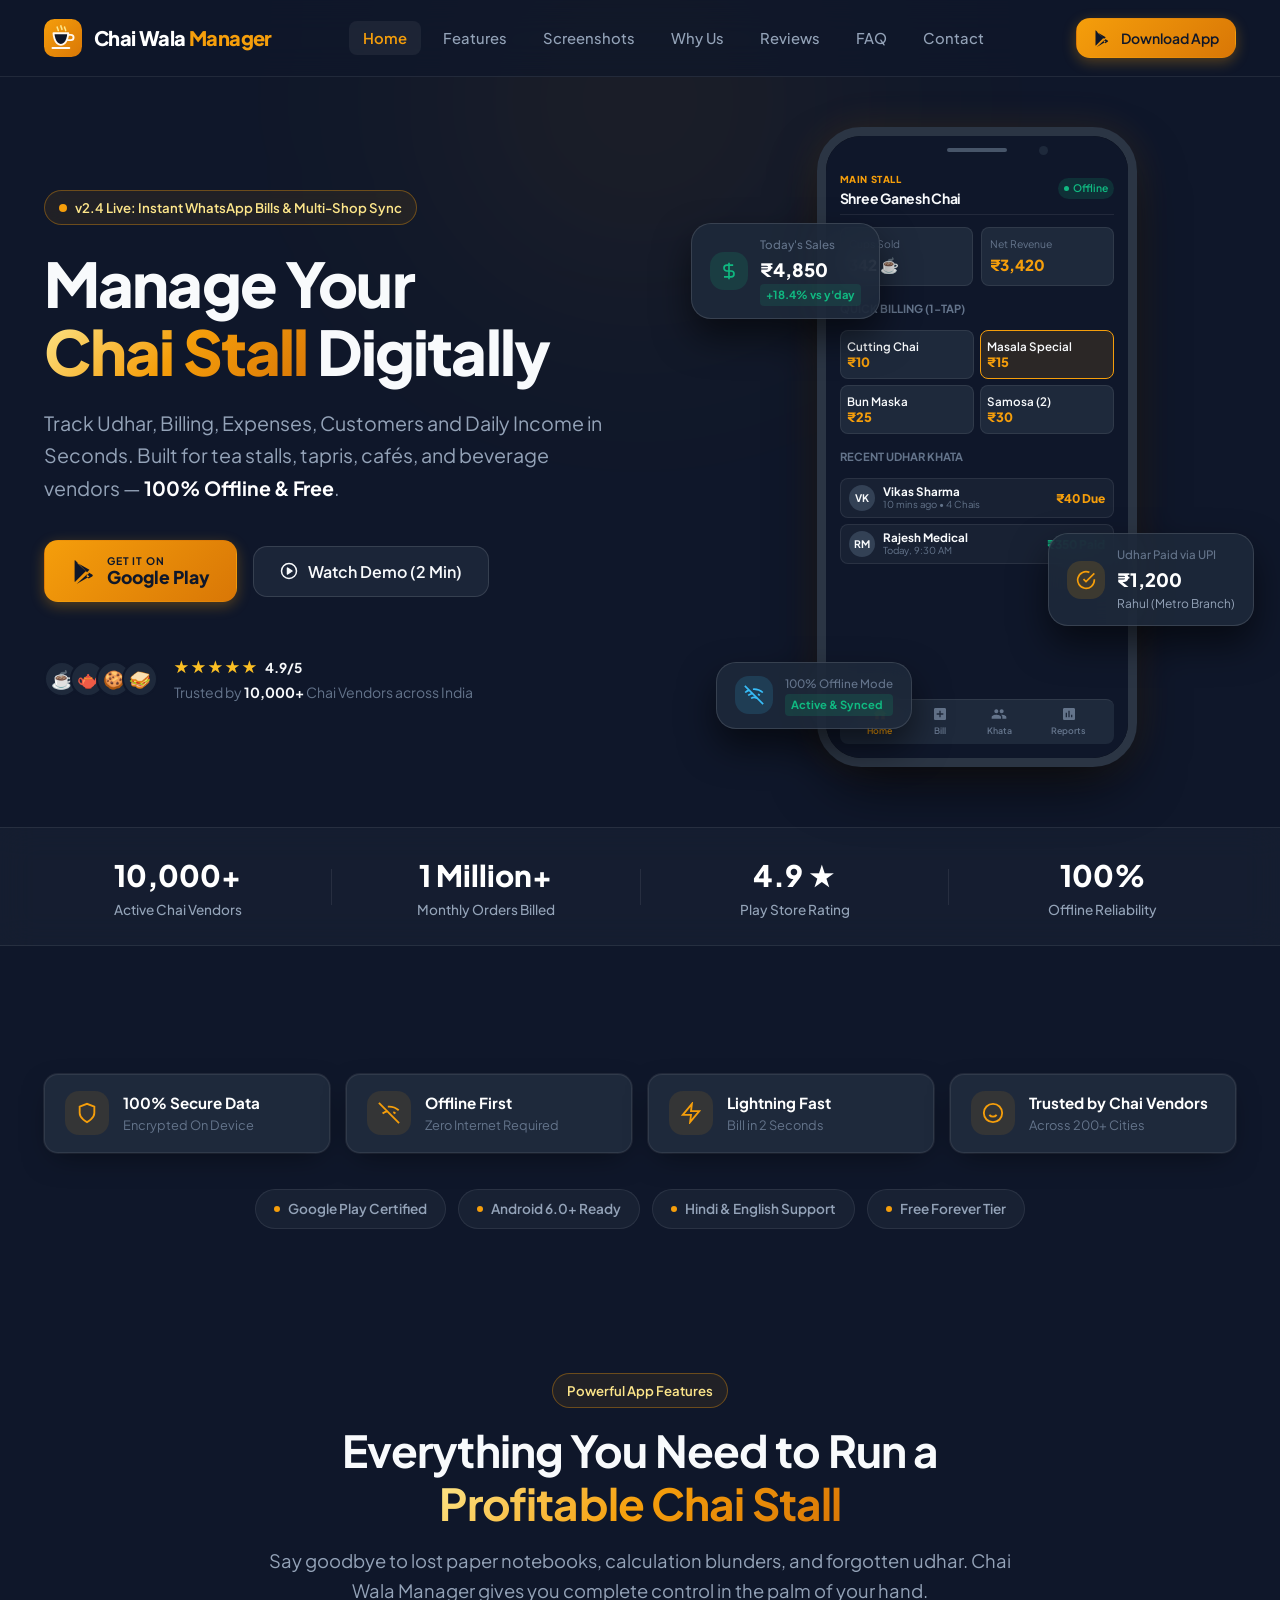
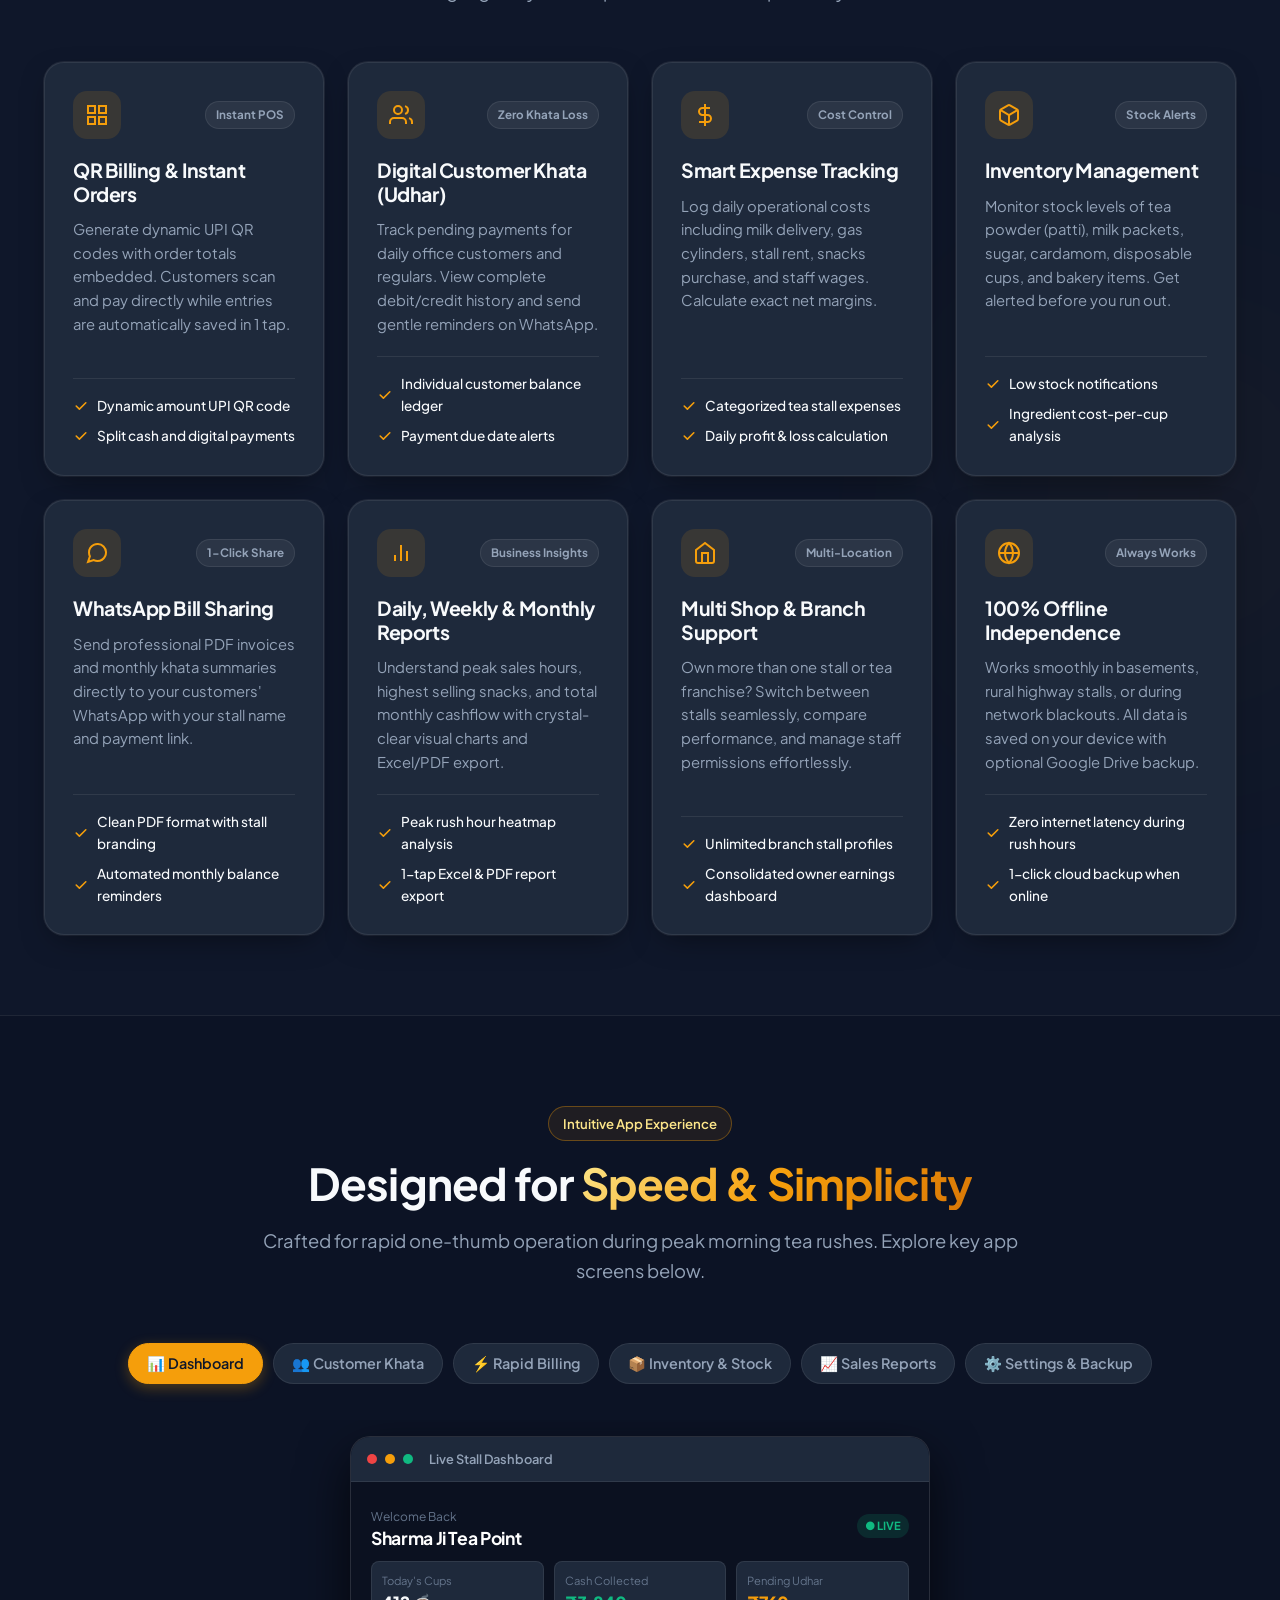
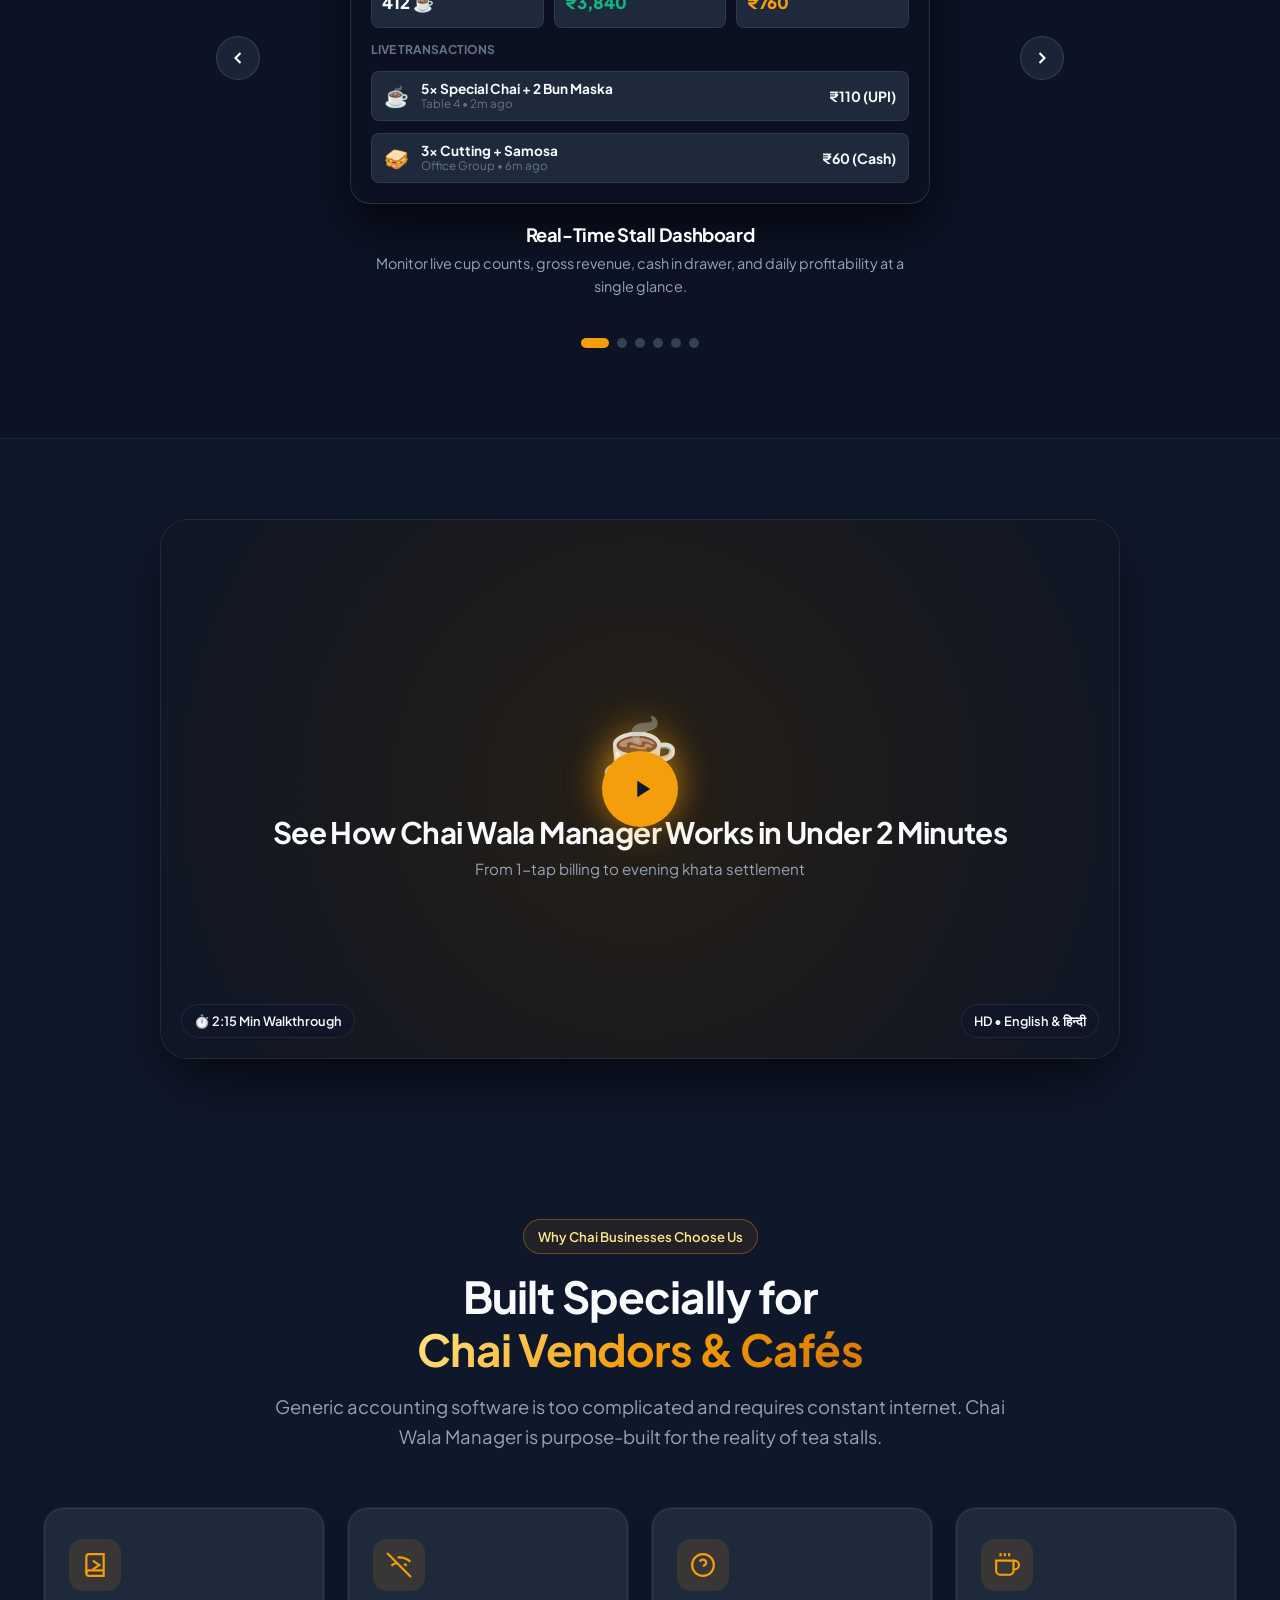
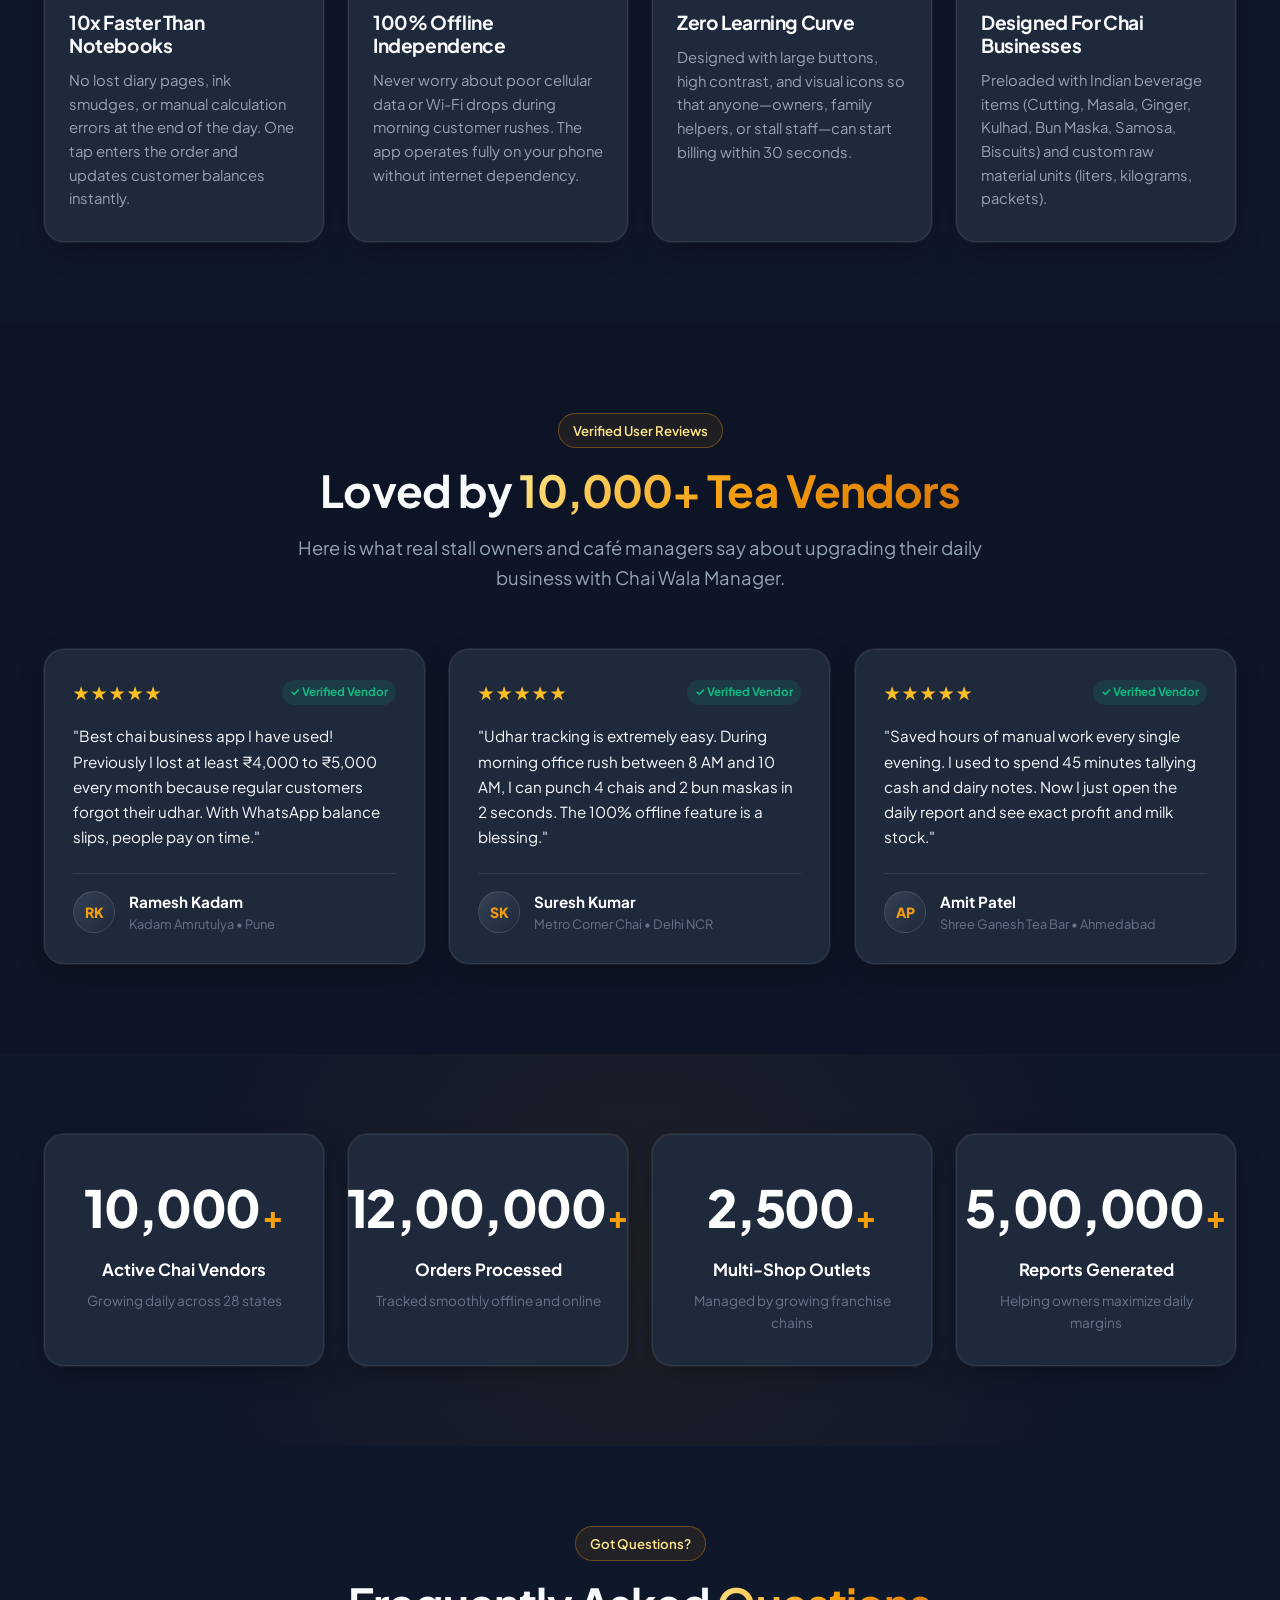
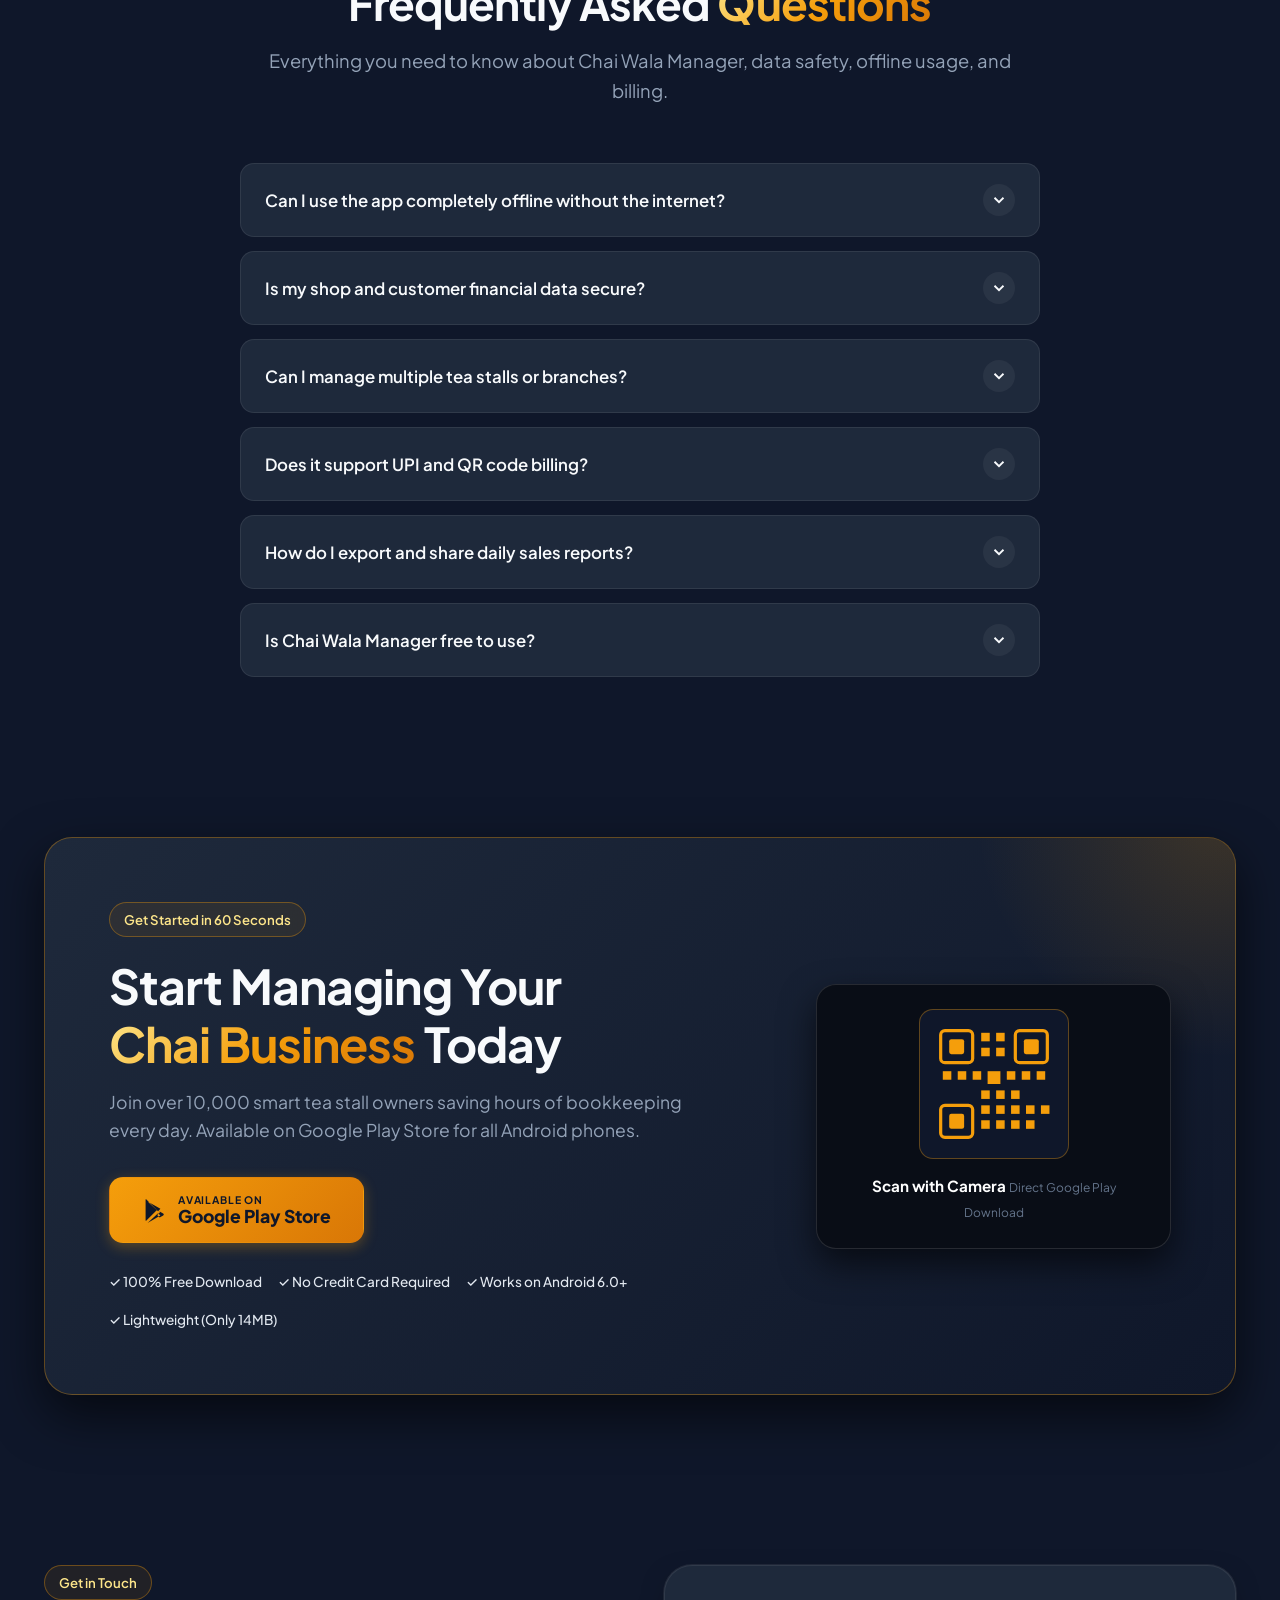
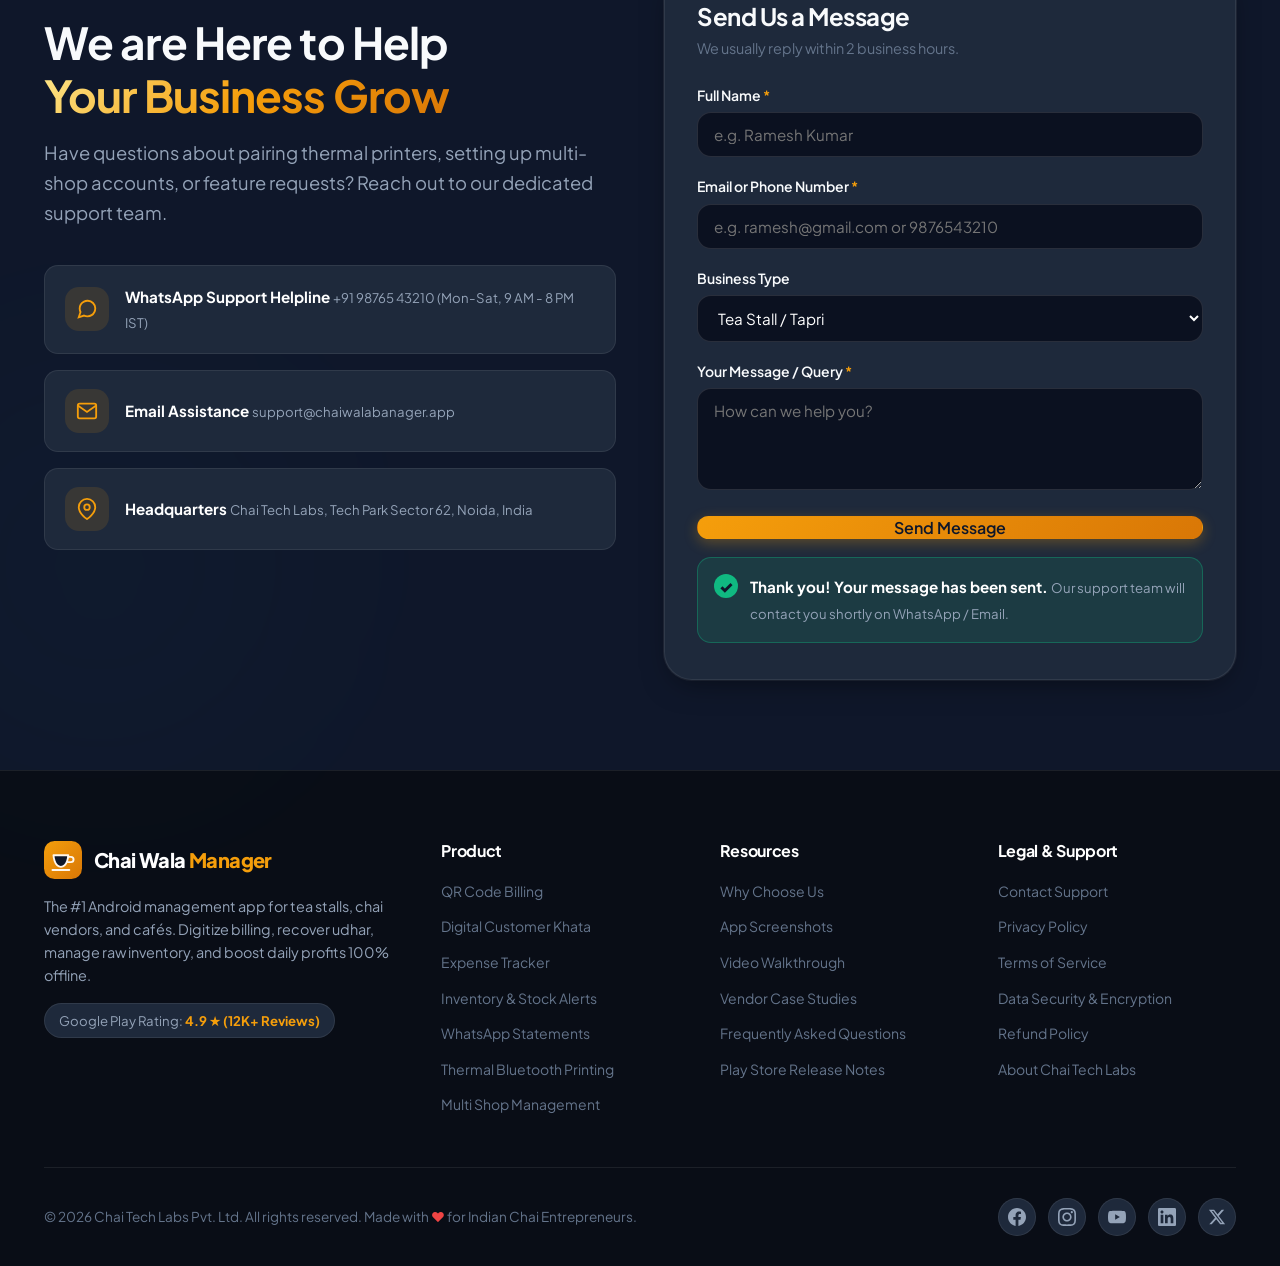
==== index.html @ e0b34a94 "Rename index.html.html to index.html" ====
<!DOCTYPE html>
<html lang="en" class="scroll-smooth">

<head>
  <meta charset="UTF-8">
  <meta name="viewport" content="width=device-width, initial-scale=1.0">
  <meta http-equiv="X-UA-Compatible" content="IE=edge">

  <!-- Primary SEO Meta Tags -->
  <title>Chai Wala Manager - Smart Digital Khata, Billing & Inventory App for Chai Stalls & Cafés</title>
  <meta name="title" content="Chai Wala Manager - Smart Digital Khata, Billing & Inventory App for Chai Stalls & Cafés">
  <meta name="description"
    content="Manage your tea stall, café, and beverage business digitally. Track daily sales, customer udhar khata, expenses, milk & sugar inventory, and generate WhatsApp bills 100% offline.">
  <meta name="keywords"
    content="chai wala manager, tea stall billing app, udhar khata app, chai business accounting, beverage stall inventory, offline khata diary, daily sales tracker, android pos for chai stalls, tea vendor app, billing software for tea shops">
  <meta name="author" content="Chai Tech Labs">
  <meta name="robots" content="index, follow, max-snippet:-1, max-image-preview:large, max-video-preview:-1">
  <meta name="theme-color" content="#0F172A">
  <meta name="apple-mobile-web-app-status-bar-style" content="black-translucent">

  <!-- Open Graph / Facebook -->
  <meta property="og:type" content="website">
  <meta property="og:url" content="https://chaiwalabanager.app/">
  <meta property="og:site_name" content="Chai Wala Manager">
  <meta property="og:title" content="Chai Wala Manager - Manage Your Chai Stall Digitally">
  <meta property="og:description"
    content="Track Udhar, Billing, Expenses, Customers and Daily Income in Seconds. 100% Offline, Fast & Free on Android.">
  <meta property="og:image" content="https://chaiwalabanager.app/assets/og-preview.png">
  <meta property="og:locale" content="en_US">

  <!-- Twitter Card -->
  <meta name="twitter:card" content="summary_large_image">
  <meta name="twitter:url" content="https://chaiwalabanager.app/">
  <meta name="twitter:title" content="Chai Wala Manager - Digital Khata & Billing App">
  <meta name="twitter:description"
    content="Track Udhar, Billing, Expenses, Customers and Daily Income in Seconds. 100% Offline Android App.">
  <meta name="twitter:image" content="https://chaiwalabanager.app/assets/twitter-card.png">

  <!-- Favicon -->
  <link rel="icon" type="image/svg+xml"
    href="data:image/svg+xml,%3Csvg xmlns='http://www.w3.org/2000/svg' viewBox='0 0 32 32'%3E%3Cpath fill='%23F59E0B' d='M4 10h18v7a6 6 0 0 1-6 6H10a6 6 0 0 1-6-6v-7zm19 2h3a3 3 0 0 1 3 3v1a3 3 0 0 1-3 3h-3v-7zM2 25h24v2H2z'/%3E%3Cpath stroke='%23F59E0B' stroke-linecap='round' stroke-width='2' d='M8 6c0-2 2-2 2-4m4 4c0-2 2-2 2-4m4 4c0-2 2-2 2-4'/%3E%3C/svg%3E">

  <!-- Google Fonts: Plus Jakarta Sans & Inter -->
  <link rel="preconnect" href="https://fonts.googleapis.com">
  <link rel="preconnect" href="https://fonts.gstatic.com" crossorigin>
  <link
    href="https://fonts.googleapis.com/css2?family=Plus+Jakarta+Sans:wght@400;500;600;700;800&family=Inter:wght@400;500;600;700&display=swap"
    rel="stylesheet">

  <!-- Schema Markup (SoftwareApplication) -->
  <script type="application/ld+json">
  {
    "@context": "https://schema.org",
    "@type": "SoftwareApplication",
    "name": "Chai Wala Manager",
    "operatingSystem": "Android 6.0 and up",
    "applicationCategory": "BusinessApplication",
    "description": "Android application for tea stalls, chai vendors, and cafés to manage customer udhar khata, instant billing, expense tracking, ingredient inventory, and daily sales reports 100% offline.",
    "aggregateRating": {
      "@type": "AggregateRating",
      "ratingValue": "4.9",
      "ratingCount": "12850",
      "bestRating": "5",
      "worstRating": "1"
    },
    "offers": {
      "@type": "Offer",
      "price": "0",
      "priceCurrency": "INR"
    },
    "publisher": {
      "@type": "Organization",
      "name": "Chai Tech Labs",
      "url": "https://chaiwalabanager.app"
    },
    "featureList": [
      "Instant QR Code Billing",
      "Customer Udhar Khata Management",
      "Expense and Daily Profit Tracking",
      "Tea Powder, Milk and Sugar Inventory",
      "WhatsApp Bill & Statement Sharing",
      "Daily, Weekly and Monthly Reports",
      "Multi-Shop Support",
      "100% Offline Mode"
    ]
  }
  </script>

  <link rel="stylesheet" href="style.css">
</head>

<body class="bg-slate-900 text-slate-100 font-sans antialiased">

  <!-- Decorative Ambient Glows -->
  <div class="ambient-glow glow-top" aria-hidden="true"></div>
  <div class="ambient-glow glow-middle" aria-hidden="true"></div>
  <div class="ambient-glow glow-bottom" aria-hidden="true"></div>

  <!-- Accessibility Skip Link -->
  <a href="#main-content" class="skip-to-content">Skip to main content</a>

  <!-- ==============================================
       HEADER & NAVIGATION (Sticky with Blur Effect)
       ============================================== -->
  <header class="navbar-wrapper" id="navbar">
    <nav class="container nav-container" aria-label="Main Navigation">
      <!-- Logo -->
      <a href="#hero" class="brand-logo" aria-label="Chai Wala Manager Home">
        <div class="logo-icon-box">
          <svg class="logo-svg" viewBox="0 0 36 36" fill="none" xmlns="http://www.w3.org/2000/svg" aria-hidden="true">
            <rect width="36" height="36" rx="10" fill="url(#logoGradient)" />
            <path d="M9 13.5H23C23 13.5 22.5 24.5 16 24.5C9.5 24.5 9 13.5 9 13.5Z" fill="#0F172A" stroke="#FFF7ED"
              stroke-width="1.8" stroke-linejoin="round" />
            <path d="M23 15H25.5C26.88 15 28 16.12 28 17.5C28 18.88 26.88 20 25.5 20H22.5" stroke="#FFF7ED"
              stroke-width="1.8" stroke-linecap="round" />
            <path d="M8 27.5H24" stroke="#FFF7ED" stroke-width="1.8" stroke-linecap="round" />
            <path d="M12.5 7.5C12.5 9 13.5 9.5 13.5 11" stroke="#FDE68A" stroke-width="1.5" stroke-linecap="round"
              class="steam-anim steam-1" />
            <path d="M16 6.5C16 8 17 8.5 17 10" stroke="#FDE68A" stroke-width="1.5" stroke-linecap="round"
              class="steam-anim steam-2" />
            <path d="M19.5 7.5C19.5 9 20.5 9.5 20.5 11" stroke="#FDE68A" stroke-width="1.5" stroke-linecap="round"
              class="steam-anim steam-3" />
            <defs>
              <linearGradient id="logoGradient" x1="0" y1="0" x2="36" y2="36" gradientUnits="userSpaceOnUse">
                <stop stop-color="#F59E0B" />
                <stop offset="1" stop-color="#D97706" />
              </linearGradient>
            </defs>
          </svg>
        </div>
        <span class="brand-text">
          Chai Wala <span class="text-amber">Manager</span>
        </span>
      </a>

      <!-- Desktop Navigation Menu -->
      <ul class="nav-links" id="navLinks" role="menubar">
        <li role="none"><a href="#hero" class="nav-item active" role="menuitem">Home</a></li>
        <li role="none"><a href="#features" class="nav-item" role="menuitem">Features</a></li>
        <li role="none"><a href="#screenshots" class="nav-item" role="menuitem">Screenshots</a></li>
        <li role="none"><a href="#why-us" class="nav-item" role="menuitem">Why Us</a></li>
        <li role="none"><a href="#reviews" class="nav-item" role="menuitem">Reviews</a></li>
        <li role="none"><a href="#faq" class="nav-item" role="menuitem">FAQ</a></li>
        <li role="none"><a href="#contact" class="nav-item" role="menuitem">Contact</a></li>
      </ul>

      <!-- Right Side CTA -->
      <div class="nav-actions">
        <a href="#download" class="btn btn-primary btn-sm nav-cta" aria-label="Download Chai Wala Manager App">
          <svg class="btn-icon" viewBox="0 0 24 24" fill="currentColor" aria-hidden="true">
            <path
              d="M3.609 1.814L13.792 12 3.61 22.186c-.183-.243-.292-.544-.292-.876V2.69c0-.332.109-.633.291-.876zm11.238 11.24l2.133-2.133-11.83-6.83 9.697 8.963zm0 1.892l-9.697 8.964 11.83-6.83-2.133-2.134zm1.488-1.488l3.167 1.828c.838.484.838 1.272 0 1.756l-3.167 1.828-2.316-2.316 2.316-2.096z" />
          </svg>
          <span>Download App</span>
        </a>
        <button class="mobile-toggle" id="mobileToggle" aria-label="Toggle mobile menu" aria-expanded="false"
          aria-controls="mobileDrawer">
          <span class="hamburger-bar"></span>
          <span class="hamburger-bar"></span>
          <span class="hamburger-bar"></span>
        </button>
      </div>
    </nav>

    <!-- Mobile Drawer -->
    <div class="mobile-drawer" id="mobileDrawer" aria-hidden="true">
      <ul class="mobile-nav-links">
        <li><a href="#hero" class="mobile-nav-item">Home</a></li>
        <li><a href="#features" class="mobile-nav-item">Features</a></li>
        <li><a href="#screenshots" class="mobile-nav-item">Screenshots</a></li>
        <li><a href="#why-us" class="mobile-nav-item">Why Choose Us</a></li>
        <li><a href="#reviews" class="mobile-nav-item">Reviews</a></li>
        <li><a href="#faq" class="mobile-nav-item">FAQ</a></li>
        <li><a href="#contact" class="mobile-nav-item">Contact Us</a></li>
      </ul>
      <div class="mobile-drawer-cta">
        <a href="#download" class="btn btn-primary btn-block">
          <svg class="btn-icon" viewBox="0 0 24 24" fill="currentColor">
            <path
              d="M3.609 1.814L13.792 12 3.61 22.186c-.183-.243-.292-.544-.292-.876V2.69c0-.332.109-.633.291-.876zm11.238 11.24l2.133-2.133-11.83-6.83 9.697 8.963zm0 1.892l-9.697 8.964 11.83-6.83-2.133-2.134zm1.488-1.488l3.167 1.828c.838.484.838 1.272 0 1.756l-3.167 1.828-2.316-2.316 2.316-2.096z" />
          </svg>
          <span>Download on Google Play</span>
        </a>
      </div>
    </div>
  </header>

  <!-- ==============================================
       MAIN CONTENT
       ============================================== -->
  <main id="main-content">

    <!-- HERO SECTION -->
    <section class="hero-section" id="hero">
      <div class="container hero-container">

        <!-- Hero Left Column: Copy & CTAs -->
        <div class="hero-content">
          <div class="badge-pill hero-badge" data-reveal="fade-up">
            <span class="badge-pulse"></span>
            <span class="badge-text">v2.4 Live: Instant WhatsApp Bills & Multi-Shop Sync</span>
          </div>

          <h1 class="hero-title" data-reveal="fade-up" data-delay="100">
            Manage Your <span class="text-gradient-amber">Chai Stall</span> Digitally
          </h1>

          <p class="hero-subtitle" data-reveal="fade-up" data-delay="200">
            Track Udhar, Billing, Expenses, Customers and Daily Income in Seconds. Built for tea stalls, tapris, cafés,
            and beverage vendors — <strong>100% Offline & Free</strong>.
          </p>

          <div class="hero-cta-group" data-reveal="fade-up" data-delay="300">
            <a href="#download" class="btn btn-primary btn-lg shadow-glow-amber">
              <svg class="btn-icon-lg" viewBox="0 0 24 24" fill="currentColor" aria-hidden="true">
                <path
                  d="M3.609 1.814L13.792 12 3.61 22.186c-.183-.243-.292-.544-.292-.876V2.69c0-.332.109-.633.291-.876zm11.238 11.24l2.133-2.133-11.83-6.83 9.697 8.963zm0 1.892l-9.697 8.964 11.83-6.83-2.133-2.134zm1.488-1.488l3.167 1.828c.838.484.838 1.272 0 1.756l-3.167 1.828-2.316-2.316 2.316-2.096z" />
              </svg>
              <div class="btn-text-block">
                <span class="btn-micro-label">GET IT ON</span>
                <span class="btn-macro-label">Google Play</span>
              </div>
            </a>

            <button class="btn btn-secondary btn-lg" id="openDemoBtn" aria-label="Watch Demo Video">
              <svg class="btn-icon" viewBox="0 0 24 24" fill="none" stroke="currentColor" stroke-width="2"
                stroke-linecap="round" stroke-linejoin="round" aria-hidden="true">
                <circle cx="12" cy="12" r="10" />
                <polygon points="10 8 16 12 10 16 10 8" fill="currentColor" />
              </svg>
              <span>Watch Demo (2 Min)</span>
            </button>
          </div>

          <!-- Hero Social Proof -->
          <div class="hero-trust-row" data-reveal="fade-up" data-delay="400">
            <div class="hero-user-avatars">
              <span class="avatar" title="Vendor Ramesh">☕</span>
              <span class="avatar" title="Vendor Suresh">🫖</span>
              <span class="avatar" title="Vendor Vikram">🍪</span>
              <span class="avatar" title="Vendor Rajesh">🥪</span>
            </div>
            <div class="hero-trust-text">
              <div class="stars-row" aria-label="5 star rating">
                <span class="star">★</span><span class="star">★</span><span class="star">★</span><span
                  class="star">★</span><span class="star">★</span>
                <span class="rating-num">4.9/5</span>
              </div>
              <p class="trust-sub">Trusted by <strong>10,000+</strong> Chai Vendors across India</p>
            </div>
          </div>
        </div>

        <!-- Hero Right Column: Interactive Phone Mockup & Floating Stats -->
        <div class="hero-visual" data-reveal="fade-left" data-delay="200">
          <div class="mockup-stage">

            <!-- Floating Card 1: Today's Income -->
            <div class="floating-card float-card-sales">
              <div class="fcard-icon fcard-green">
                <svg viewBox="0 0 24 24" fill="none" stroke="currentColor" stroke-width="2">
                  <path d="M12 2v20M17 5H9.5a3.5 3.5 0 0 0 0 7h5a3.5 3.5 0 0 1 0 7H6" />
                </svg>
              </div>
              <div class="fcard-details">
                <span class="fcard-title">Today's Sales</span>
                <span class="fcard-value">₹4,850</span>
                <span class="fcard-badge positive">+18.4% vs y'day</span>
              </div>
            </div>

            <!-- Floating Card 2: Udhar Recovered -->
            <div class="floating-card float-card-udhar">
              <div class="fcard-icon fcard-amber">
                <svg viewBox="0 0 24 24" fill="none" stroke="currentColor" stroke-width="2">
                  <path d="M22 11.08V12a10 10 0 1 1-5.93-9.14" />
                  <polyline points="22 4 12 14.01 9 11.01" />
                </svg>
              </div>
              <div class="fcard-details">
                <span class="fcard-title">Udhar Paid via UPI</span>
                <span class="fcard-value text-amber">₹1,200</span>
                <span class="fcard-subtitle">Rahul (Metro Branch)</span>
              </div>
            </div>

            <!-- Floating Card 3: 100% Offline -->
            <div class="floating-card float-card-offline">
              <div class="fcard-icon fcard-blue">
                <svg viewBox="0 0 24 24" fill="none" stroke="currentColor" stroke-width="2">
                  <line x1="1" y1="1" x2="23" y2="23" />
                  <path d="M16.72 11.06A10.94 10.94 0 0 1 19 12.55" />
                  <path d="M5 12.55a10.94 10.94 0 0 1 5.17-2.39" />
                  <path d="M10.71 5.05A16 16 0 0 1 22.58 9" />
                  <path d="M1.42 9a15.91 15.91 0 0 1 4.7-2.88" />
                  <path d="M8.53 16.11a6 6 0 0 1 6.95 0" />
                  <line x1="12" y1="20" x2="12.01" y2="20" />
                </svg>
              </div>
              <div class="fcard-details">
                <span class="fcard-title">100% Offline Mode</span>
                <span class="fcard-badge badge-emerald">Active & Synced</span>
              </div>
            </div>

            <!-- Smartphone Frame Mockup -->
            <div class="phone-frame shadow-glow-phone">
              <div class="phone-speaker"></div>
              <div class="phone-camera"></div>

              <!-- Screen UI Content -->
              <div class="phone-screen">
                <!-- App Header Bar -->
                <div class="app-ui-header">
                  <div class="app-shop-info">
                    <span class="app-shop-tag">MAIN STALL</span>
                    <h3 class="app-shop-name">Shree Ganesh Chai</h3>
                  </div>
                  <div class="app-ui-status">
                    <span class="offline-pill"><span class="dot"></span> Offline</span>
                  </div>
                </div>

                <!-- Today Summary Cards -->
                <div class="app-stat-grid">
                  <div class="app-mini-card">
                    <span class="app-mini-lbl">Cups Sold</span>
                    <span class="app-mini-val">342 ☕</span>
                  </div>
                  <div class="app-mini-card">
                    <span class="app-mini-lbl">Net Revenue</span>
                    <span class="app-mini-val text-amber">₹3,420</span>
                  </div>
                </div>

                <!-- Quick POS Order Pad -->
                <div class="app-section-title">Quick Billing (1-Tap)</div>
                <div class="app-quick-items">
                  <button class="app-pos-btn" type="button">
                    <span class="app-pos-name">Cutting Chai</span>
                    <span class="app-pos-price">₹10</span>
                  </button>
                  <button class="app-pos-btn active" type="button">
                    <span class="app-pos-name">Masala Special</span>
                    <span class="app-pos-price">₹15</span>
                  </button>
                  <button class="app-pos-btn" type="button">
                    <span class="app-pos-name">Bun Maska</span>
                    <span class="app-pos-price">₹25</span>
                  </button>
                  <button class="app-pos-btn" type="button">
                    <span class="app-pos-name">Samosa (2)</span>
                    <span class="app-pos-price">₹30</span>
                  </button>
                </div>

                <!-- Customer Udhar Snippet -->
                <div class="app-section-title">Recent Udhar Khata</div>
                <div class="app-khata-list">
                  <div class="app-khata-item">
                    <div class="app-avatar-sm">VK</div>
                    <div class="app-khata-meta">
                      <span class="app-khata-name">Vikas Sharma</span>
                      <span class="app-khata-time">10 mins ago • 4 Chais</span>
                    </div>
                    <span class="app-khata-amount pending">₹40 Due</span>
                  </div>
                  <div class="app-khata-item">
                    <div class="app-avatar-sm">RM</div>
                    <div class="app-khata-meta">
                      <span class="app-khata-name">Rajesh Medical</span>
                      <span class="app-khata-time">Today, 9:30 AM</span>
                    </div>
                    <span class="app-khata-amount paid">₹350 Paid</span>
                  </div>
                </div>

                <!-- Bottom App Bar -->
                <div class="app-bottom-bar">
                  <div class="app-nav-icon active">
                    <svg viewBox="0 0 24 24" fill="currentColor">
                      <path d="M10 20v-6h4v6h5v-8h3L12 3 2 12h3v8z" />
                    </svg>
                    <span>Home</span>
                  </div>
                  <div class="app-nav-icon">
                    <svg viewBox="0 0 24 24" fill="currentColor">
                      <path
                        d="M19 3H5c-1.1 0-2 .9-2 2v14c0 1.1.9 2 2 2h14c1.1 0 2-.9 2-2V5c0-1.1-.9-2-2-2zm-2 10h-4v4h-2v-4H7v-2h4V7h2v4h4v2z" />
                    </svg>
                    <span>Bill</span>
                  </div>
                  <div class="app-nav-icon">
                    <svg viewBox="0 0 24 24" fill="currentColor">
                      <path
                        d="M16 11c1.66 0 2.99-1.34 2.99-3S17.66 5 16 5c-1.66 0-3 1.34-3 3s1.34 3 3 3zm-8 0c1.66 0 2.99-1.34 2.99-3S9.66 5 8 5C6.34 5 5 6.34 5 8s1.34 3 3 3zm0 2c-2.33 0-7 1.17-7 3.5V19h14v-2.5c0-2.33-4.67-3.5-7-3.5zm8 0c-.29 0-.62.02-.97.05 1.16.84 1.97 1.97 1.97 3.45V19h6v-2.5c0-2.33-4.67-3.5-7-3.5z" />
                    </svg>
                    <span>Khata</span>
                  </div>
                  <div class="app-nav-icon">
                    <svg viewBox="0 0 24 24" fill="currentColor">
                      <path
                        d="M19 3H5c-1.1 0-2 .9-2 2v14c0 1.1.9 2 2 2h14c1.1 0 2-.9 2-2V5c0-1.1-.9-2-2-2zM9 17H7v-7h2v7zm4 0h-2V7h2v10zm4 0h-2v-4h2v4z" />
                    </svg>
                    <span>Reports</span>
                  </div>
                </div>

              </div>
            </div>

          </div>
        </div>
      </div>

      <!-- Quick Stats Strip -->
      <div class="hero-stats-strip">
        <div class="container stats-strip-grid">
          <div class="stat-pill" data-reveal="fade-up" data-delay="100">
            <span class="stat-number">10,000+</span>
            <span class="stat-label">Active Chai Vendors</span>
          </div>
          <div class="stat-divider"></div>
          <div class="stat-pill" data-reveal="fade-up" data-delay="200">
            <span class="stat-number">1 Million+</span>
            <span class="stat-label">Monthly Orders Billed</span>
          </div>
          <div class="stat-divider"></div>
          <div class="stat-pill" data-reveal="fade-up" data-delay="300">
            <span class="stat-number">4.9 ★</span>
            <span class="stat-label">Play Store Rating</span>
          </div>
          <div class="stat-divider"></div>
          <div class="stat-pill" data-reveal="fade-up" data-delay="400">
            <span class="stat-number">100%</span>
            <span class="stat-label">Offline Reliability</span>
          </div>
        </div>
      </div>
    </section>

    <!-- ==============================================
         TRUST & BADGES SECTION
         ============================================== -->
    <section class="trust-section" aria-label="Trust and Security Badges">
      <div class="container">
        <div class="trust-pill-wrapper" data-reveal="fade-up">
          <div class="trust-item">
            <div class="trust-icon-box">
              <svg viewBox="0 0 24 24" fill="none" stroke="currentColor" stroke-width="2">
                <path d="M12 22s8-4 8-10V5l-8-3-8 3v7c0 6 8 10 8 10z" />
              </svg>
            </div>
            <div class="trust-info">
              <strong class="trust-headline">100% Secure Data</strong>
              <span class="trust-subline">Encrypted On Device</span>
            </div>
          </div>

          <div class="trust-item">
            <div class="trust-icon-box">
              <svg viewBox="0 0 24 24" fill="none" stroke="currentColor" stroke-width="2">
                <path d="M1 1l22 22" />
                <path d="M16.72 11.06A10.94 10.94 0 0 1 19 12.55" />
                <path d="M5 12.55a10.94 10.94 0 0 1 5.17-2.39" />
                <path d="M10.71 5.05A16 16 0 0 1 22.58 9" />
              </svg>
            </div>
            <div class="trust-info">
              <strong class="trust-headline">Offline First</strong>
              <span class="trust-subline">Zero Internet Required</span>
            </div>
          </div>

          <div class="trust-item">
            <div class="trust-icon-box">
              <svg viewBox="0 0 24 24" fill="none" stroke="currentColor" stroke-width="2">
                <polygon points="13 2 3 14 12 14 11 22 21 10 12 10 13 2" />
              </svg>
            </div>
            <div class="trust-info">
              <strong class="trust-headline">Lightning Fast</strong>
              <span class="trust-subline">Bill in 2 Seconds</span>
            </div>
          </div>

          <div class="trust-item">
            <div class="trust-icon-box">
              <svg viewBox="0 0 24 24" fill="none" stroke="currentColor" stroke-width="2">
                <circle cx="12" cy="12" r="10" />
                <path d="M8 14s1.5 2 4 2 4-2 4-2" />
                <line x1="9" y1="9" x2="9.01" y2="9" />
                <line x1="15" y1="9" x2="15.01" y2="9" />
              </svg>
            </div>
            <div class="trust-info">
              <strong class="trust-headline">Trusted by Chai Vendors</strong>
              <span class="trust-subline">Across 200+ Cities</span>
            </div>
          </div>
        </div>

        <!-- Official Platform Badges -->
        <div class="badges-row" data-reveal="fade-up" data-delay="150">
          <div class="brand-badge"><span class="badge-dot"></span> Google Play Certified</div>
          <div class="brand-badge"><span class="badge-dot"></span> Android 6.0+ Ready</div>
          <div class="brand-badge"><span class="badge-dot"></span> Hindi & English Support</div>
          <div class="brand-badge"><span class="badge-dot"></span> Free Forever Tier</div>
        </div>
      </div>
    </section>

    <!-- ==============================================
         FEATURES SECTION (Stripe & Linear Inspired)
         ============================================== -->
    <section class="features-section" id="features">
      <div class="container">
        <div class="section-header text-center" data-reveal="fade-up">
          <div class="badge-pill section-tag">Powerful App Features</div>
          <h2 class="section-title">Everything You Need to Run a <span class="text-gradient-amber">Profitable Chai
              Stall</span></h2>
          <p class="section-subtitle">
            Say goodbye to lost paper notebooks, calculation blunders, and forgotten udhar. Chai Wala Manager gives you
            complete control in the palm of your hand.
          </p>
        </div>

        <!-- Feature Grid (8 Detailed Cards) -->
        <div class="features-grid">

          <!-- Feature 1: QR Billing -->
          <div class="feature-card" data-reveal="fade-up" data-delay="100">
            <div class="feature-header">
              <div class="feature-icon-wrapper">
                <svg viewBox="0 0 24 24" fill="none" stroke="currentColor" stroke-width="2" class="feature-icon">
                  <rect x="3" y="3" width="7" height="7" />
                  <rect x="14" y="3" width="7" height="7" />
                  <rect x="14" y="14" width="7" height="7" />
                  <rect x="3" y="14" width="7" height="7" />
                  <line x1="10" y1="7" x2="10" y2="7.01" />
                  <line x1="7" y1="10" x2="7" y2="10.01" />
                  <line x1="17" y1="17" x2="17" y2="17.01" />
                </svg>
              </div>
              <span class="feature-badge">Instant POS</span>
            </div>
            <h3 class="feature-title">QR Billing & Instant Orders</h3>
            <p class="feature-desc">
              Generate dynamic UPI QR codes with order totals embedded. Customers scan and pay directly while entries
              are automatically saved in 1 tap.
            </p>
            <ul class="feature-check-list">
              <li><svg viewBox="0 0 20 20" fill="currentColor">
                  <path fill-rule="evenodd"
                    d="M16.707 5.293a1 1 0 010 1.414l-8 8a1 1 0 01-1.414 0l-4-4a1 1 0 011.414-1.414L8 12.586l7.293-7.293a1 1 0 011.414 0z"
                    clip-rule="evenodd" />
                </svg> Dynamic amount UPI QR code</li>
              <li><svg viewBox="0 0 20 20" fill="currentColor">
                  <path fill-rule="evenodd"
                    d="M16.707 5.293a1 1 0 010 1.414l-8 8a1 1 0 01-1.414 0l-4-4a1 1 0 011.414-1.414L8 12.586l7.293-7.293a1 1 0 011.414 0z"
                    clip-rule="evenodd" />
                </svg> Split cash and digital payments</li>
            </ul>
          </div>

          <!-- Feature 2: Customer Khata -->
          <div class="feature-card" data-reveal="fade-up" data-delay="200">
            <div class="feature-header">
              <div class="feature-icon-wrapper">
                <svg viewBox="0 0 24 24" fill="none" stroke="currentColor" stroke-width="2" class="feature-icon">
                  <path d="M17 21v-2a4 4 0 0 0-4-4H5a4 4 0 0 0-4 4v2" />
                  <circle cx="9" cy="7" r="4" />
                  <path d="M23 21v-2a4 4 0 0 0-3-3.87" />
                  <path d="M16 3.13a4 4 0 0 1 0 7.75" />
                </svg>
              </div>
              <span class="feature-badge">Zero Khata Loss</span>
            </div>
            <h3 class="feature-title">Digital Customer Khata (Udhar)</h3>
            <p class="feature-desc">
              Track pending payments for daily office customers and regulars. View complete debit/credit history and
              send gentle reminders on WhatsApp.
            </p>
            <ul class="feature-check-list">
              <li><svg viewBox="0 0 20 20" fill="currentColor">
                  <path fill-rule="evenodd"
                    d="M16.707 5.293a1 1 0 010 1.414l-8 8a1 1 0 01-1.414 0l-4-4a1 1 0 011.414-1.414L8 12.586l7.293-7.293a1 1 0 011.414 0z"
                    clip-rule="evenodd" />
                </svg> Individual customer balance ledger</li>
              <li><svg viewBox="0 0 20 20" fill="currentColor">
                  <path fill-rule="evenodd"
                    d="M16.707 5.293a1 1 0 010 1.414l-8 8a1 1 0 01-1.414 0l-4-4a1 1 0 011.414-1.414L8 12.586l7.293-7.293a1 1 0 011.414 0z"
                    clip-rule="evenodd" />
                </svg> Payment due date alerts</li>
            </ul>
          </div>

          <!-- Feature 3: Expense Tracking -->
          <div class="feature-card" data-reveal="fade-up" data-delay="300">
            <div class="feature-header">
              <div class="feature-icon-wrapper">
                <svg viewBox="0 0 24 24" fill="none" stroke="currentColor" stroke-width="2" class="feature-icon">
                  <line x1="12" y1="1" x2="12" y2="23" />
                  <path d="M17 5H9.5a3.5 3.5 0 0 0 0 7h5a3.5 3.5 0 0 1 0 7H6" />
                </svg>
              </div>
              <span class="feature-badge">Cost Control</span>
            </div>
            <h3 class="feature-title">Smart Expense Tracking</h3>
            <p class="feature-desc">
              Log daily operational costs including milk delivery, gas cylinders, stall rent, snacks purchase, and staff
              wages. Calculate exact net margins.
            </p>
            <ul class="feature-check-list">
              <li><svg viewBox="0 0 20 20" fill="currentColor">
                  <path fill-rule="evenodd"
                    d="M16.707 5.293a1 1 0 010 1.414l-8 8a1 1 0 01-1.414 0l-4-4a1 1 0 011.414-1.414L8 12.586l7.293-7.293a1 1 0 011.414 0z"
                    clip-rule="evenodd" />
                </svg> Categorized tea stall expenses</li>
              <li><svg viewBox="0 0 20 20" fill="currentColor">
                  <path fill-rule="evenodd"
                    d="M16.707 5.293a1 1 0 010 1.414l-8 8a1 1 0 01-1.414 0l-4-4a1 1 0 011.414-1.414L8 12.586l7.293-7.293a1 1 0 011.414 0z"
                    clip-rule="evenodd" />
                </svg> Daily profit & loss calculation</li>
            </ul>
          </div>

          <!-- Feature 4: Inventory Management -->
          <div class="feature-card" data-reveal="fade-up" data-delay="400">
            <div class="feature-header">
              <div class="feature-icon-wrapper">
                <svg viewBox="0 0 24 24" fill="none" stroke="currentColor" stroke-width="2" class="feature-icon">
                  <path
                    d="M21 16V8a2 2 0 0 0-1-1.73l-7-4a2 2 0 0 0-2 0l-7 4A2 2 0 0 0 3 8v8a2 2 0 0 0 1 1.73l7 4a2 2 0 0 0 2 0l7-4A2 2 0 0 0 21 16z" />
                  <polyline points="3.27 6.96 12 12.01 20.73 6.96" />
                  <line x1="12" y1="22.08" x2="12" y2="12" />
                </svg>
              </div>
              <span class="feature-badge">Stock Alerts</span>
            </div>
            <h3 class="feature-title">Inventory Management</h3>
            <p class="feature-desc">
              Monitor stock levels of tea powder (patti), milk packets, sugar, cardamom, disposable cups, and bakery
              items. Get alerted before you run out.
            </p>
            <ul class="feature-check-list">
              <li><svg viewBox="0 0 20 20" fill="currentColor">
                  <path fill-rule="evenodd"
                    d="M16.707 5.293a1 1 0 010 1.414l-8 8a1 1 0 01-1.414 0l-4-4a1 1 0 011.414-1.414L8 12.586l7.293-7.293a1 1 0 011.414 0z"
                    clip-rule="evenodd" />
                </svg> Low stock notifications</li>
              <li><svg viewBox="0 0 20 20" fill="currentColor">
                  <path fill-rule="evenodd"
                    d="M16.707 5.293a1 1 0 010 1.414l-8 8a1 1 0 01-1.414 0l-4-4a1 1 0 011.414-1.414L8 12.586l7.293-7.293a1 1 0 011.414 0z"
                    clip-rule="evenodd" />
                </svg> Ingredient cost-per-cup analysis</li>
            </ul>
          </div>

          <!-- Feature 5: WhatsApp Sharing -->
          <div class="feature-card" data-reveal="fade-up" data-delay="100">
            <div class="feature-header">
              <div class="feature-icon-wrapper">
                <svg viewBox="0 0 24 24" fill="none" stroke="currentColor" stroke-width="2" class="feature-icon">
                  <path
                    d="M21 11.5a8.38 8.38 0 0 1-.9 3.8 8.5 8.5 0 0 1-7.6 4.7 8.38 8.38 0 0 1-3.8-.9L3 21l1.9-5.7a8.38 8.38 0 0 1-.9-3.8 8.5 8.5 0 0 1 4.7-7.6 8.38 8.38 0 0 1 3.8-.9h.5a8.48 8.48 0 0 1 8 8v.5z" />
                </svg>
              </div>
              <span class="feature-badge">1-Click Share</span>
            </div>
            <h3 class="feature-title">WhatsApp Bill Sharing</h3>
            <p class="feature-desc">
              Send professional PDF invoices and monthly khata summaries directly to your customers' WhatsApp with your
              stall name and payment link.
            </p>
            <ul class="feature-check-list">
              <li><svg viewBox="0 0 20 20" fill="currentColor">
                  <path fill-rule="evenodd"
                    d="M16.707 5.293a1 1 0 010 1.414l-8 8a1 1 0 01-1.414 0l-4-4a1 1 0 011.414-1.414L8 12.586l7.293-7.293a1 1 0 011.414 0z"
                    clip-rule="evenodd" />
                </svg> Clean PDF format with stall branding</li>
              <li><svg viewBox="0 0 20 20" fill="currentColor">
                  <path fill-rule="evenodd"
                    d="M16.707 5.293a1 1 0 010 1.414l-8 8a1 1 0 01-1.414 0l-4-4a1 1 0 011.414-1.414L8 12.586l7.293-7.293a1 1 0 011.414 0z"
                    clip-rule="evenodd" />
                </svg> Automated monthly balance reminders</li>
            </ul>
          </div>

          <!-- Feature 6: Reports & Analytics -->
          <div class="feature-card" data-reveal="fade-up" data-delay="200">
            <div class="feature-header">
              <div class="feature-icon-wrapper">
                <svg viewBox="0 0 24 24" fill="none" stroke="currentColor" stroke-width="2" class="feature-icon">
                  <line x1="18" y1="20" x2="18" y2="10" />
                  <line x1="12" y1="20" x2="12" y2="4" />
                  <line x1="6" y1="20" x2="6" y2="14" />
                </svg>
              </div>
              <span class="feature-badge">Business Insights</span>
            </div>
            <h3 class="feature-title">Daily, Weekly & Monthly Reports</h3>
            <p class="feature-desc">
              Understand peak sales hours, highest selling snacks, and total monthly cashflow with crystal-clear visual
              charts and Excel/PDF export.
            </p>
            <ul class="feature-check-list">
              <li><svg viewBox="0 0 20 20" fill="currentColor">
                  <path fill-rule="evenodd"
                    d="M16.707 5.293a1 1 0 010 1.414l-8 8a1 1 0 01-1.414 0l-4-4a1 1 0 011.414-1.414L8 12.586l7.293-7.293a1 1 0 011.414 0z"
                    clip-rule="evenodd" />
                </svg> Peak rush hour heatmap analysis</li>
              <li><svg viewBox="0 0 20 20" fill="currentColor">
                  <path fill-rule="evenodd"
                    d="M16.707 5.293a1 1 0 010 1.414l-8 8a1 1 0 01-1.414 0l-4-4a1 1 0 011.414-1.414L8 12.586l7.293-7.293a1 1 0 011.414 0z"
                    clip-rule="evenodd" />
                </svg> 1-tap Excel & PDF report export</li>
            </ul>
          </div>

          <!-- Feature 7: Multi Shop Support -->
          <div class="feature-card" data-reveal="fade-up" data-delay="300">
            <div class="feature-header">
              <div class="feature-icon-wrapper">
                <svg viewBox="0 0 24 24" fill="none" stroke="currentColor" stroke-width="2" class="feature-icon">
                  <path d="M3 9l9-7 9 7v11a2 2 0 0 1-2 2H5a2 2 0 0 1-2-2z" />
                  <polyline points="9 22 9 12 15 12 15 22" />
                </svg>
              </div>
              <span class="feature-badge">Multi-Location</span>
            </div>
            <h3 class="feature-title">Multi Shop & Branch Support</h3>
            <p class="feature-desc">
              Own more than one stall or tea franchise? Switch between stalls seamlessly, compare performance, and
              manage staff permissions effortlessly.
            </p>
            <ul class="feature-check-list">
              <li><svg viewBox="0 0 20 20" fill="currentColor">
                  <path fill-rule="evenodd"
                    d="M16.707 5.293a1 1 0 010 1.414l-8 8a1 1 0 01-1.414 0l-4-4a1 1 0 011.414-1.414L8 12.586l7.293-7.293a1 1 0 011.414 0z"
                    clip-rule="evenodd" />
                </svg> Unlimited branch stall profiles</li>
              <li><svg viewBox="0 0 20 20" fill="currentColor">
                  <path fill-rule="evenodd"
                    d="M16.707 5.293a1 1 0 010 1.414l-8 8a1 1 0 01-1.414 0l-4-4a1 1 0 011.414-1.414L8 12.586l7.293-7.293a1 1 0 011.414 0z"
                    clip-rule="evenodd" />
                </svg> Consolidated owner earnings dashboard</li>
            </ul>
          </div>

          <!-- Feature 8: Offline Mode -->
          <div class="feature-card" data-reveal="fade-up" data-delay="400">
            <div class="feature-header">
              <div class="feature-icon-wrapper">
                <svg viewBox="0 0 24 24" fill="none" stroke="currentColor" stroke-width="2" class="feature-icon">
                  <circle cx="12" cy="12" r="10" />
                  <line x1="2" y1="12" x2="22" y2="12" />
                  <path
                    d="M12 2a15.3 15.3 0 0 1 4 10 15.3 15.3 0 0 1-4 10 15.3 15.3 0 0 1-4-10 15.3 15.3 0 0 1 4-10z" />
                </svg>
              </div>
              <span class="feature-badge">Always Works</span>
            </div>
            <h3 class="feature-title">100% Offline Independence</h3>
            <p class="feature-desc">
              Works smoothly in basements, rural highway stalls, or during network blackouts. All data is saved on your
              device with optional Google Drive backup.
            </p>
            <ul class="feature-check-list">
              <li><svg viewBox="0 0 20 20" fill="currentColor">
                  <path fill-rule="evenodd"
                    d="M16.707 5.293a1 1 0 010 1.414l-8 8a1 1 0 01-1.414 0l-4-4a1 1 0 011.414-1.414L8 12.586l7.293-7.293a1 1 0 011.414 0z"
                    clip-rule="evenodd" />
                </svg> Zero internet latency during rush hours</li>
              <li><svg viewBox="0 0 20 20" fill="currentColor">
                  <path fill-rule="evenodd"
                    d="M16.707 5.293a1 1 0 010 1.414l-8 8a1 1 0 01-1.414 0l-4-4a1 1 0 011.414-1.414L8 12.586l7.293-7.293a1 1 0 011.414 0z"
                    clip-rule="evenodd" />
                </svg> 1-click cloud backup when online</li>
            </ul>
          </div>

        </div>
      </div>
    </section>

    <!-- ==============================================
         SCREENSHOTS GALLERY (Interactive Slider & Showcase)
         ============================================== -->
    <section class="screenshots-section" id="screenshots">
      <div class="container">
        <div class="section-header text-center" data-reveal="fade-up">
          <div class="badge-pill section-tag">Intuitive App Experience</div>
          <h2 class="section-title">Designed for <span class="text-gradient-amber">Speed & Simplicity</span></h2>
          <p class="section-subtitle">
            Crafted for rapid one-thumb operation during peak morning tea rushes. Explore key app screens below.
          </p>
        </div>

        <!-- Screenshots Category Tabs -->
        <div class="gallery-tabs" role="tablist" aria-label="Screenshots Navigation" data-reveal="fade-up">
          <button class="gallery-tab active" role="tab" aria-selected="true" data-slide-index="0">📊 Dashboard</button>
          <button class="gallery-tab" role="tab" aria-selected="false" data-slide-index="1">👥 Customer Khata</button>
          <button class="gallery-tab" role="tab" aria-selected="false" data-slide-index="2">⚡ Rapid Billing</button>
          <button class="gallery-tab" role="tab" aria-selected="false" data-slide-index="3">📦 Inventory &
            Stock</button>
          <button class="gallery-tab" role="tab" aria-selected="false" data-slide-index="4">📈 Sales Reports</button>
          <button class="gallery-tab" role="tab" aria-selected="false" data-slide-index="5">⚙️ Settings &
            Backup</button>
        </div>

        <!-- Carousel / Slider Container -->
        <div class="slider-viewport" data-reveal="fade-up" data-delay="150">
          <button class="slider-arrow slider-prev" id="sliderPrev" aria-label="Previous screenshot">
            <svg viewBox="0 0 24 24" fill="none" stroke="currentColor" stroke-width="2.5">
              <polyline points="15 18 9 12 15 6" />
            </svg>
          </button>
          <button class="slider-arrow slider-next" id="sliderNext" aria-label="Next screenshot">
            <svg viewBox="0 0 24 24" fill="none" stroke="currentColor" stroke-width="2.5">
              <polyline points="9 18 15 12 9 6" />
            </svg>
          </button>

          <!-- Slider Track -->
          <div class="slider-track" id="sliderTrack">

            <!-- Slide 1: Dashboard -->
            <div class="slide-card active" data-index="0">
              <div class="screen-device-mockup">
                <div class="mockup-header-bar">
                  <div class="mockup-dot red"></div>
                  <div class="mockup-dot yellow"></div>
                  <div class="mockup-dot green"></div>
                  <span class="mockup-header-title">Live Stall Dashboard</span>
                </div>
                <div class="screen-content-mock">
                  <div class="mock-dash-top">
                    <div class="mock-greet">
                      <span class="greet-sub">Welcome Back</span>
                      <h4 class="greet-shop">Sharma Ji Tea Point</h4>
                    </div>
                    <span class="mock-badge-live">● LIVE</span>
                  </div>
                  <div class="mock-metrics-row">
                    <div class="mock-metric-item">
                      <span class="m-label">Today's Cups</span>
                      <span class="m-val">412 ☕</span>
                    </div>
                    <div class="mock-metric-item">
                      <span class="m-label">Cash Collected</span>
                      <span class="m-val text-emerald">₹3,840</span>
                    </div>
                    <div class="mock-metric-item">
                      <span class="m-label">Pending Udhar</span>
                      <span class="m-val text-amber">₹760</span>
                    </div>
                  </div>
                  <div class="mock-list-title">Live Transactions</div>
                  <div class="mock-item-row">
                    <div class="mock-icon-tea">☕</div>
                    <div class="mock-row-details">
                      <strong>5x Special Chai + 2 Bun Maska</strong>
                      <span>Table 4 • 2m ago</span>
                    </div>
                    <span class="mock-amount">₹110 (UPI)</span>
                  </div>
                  <div class="mock-item-row">
                    <div class="mock-icon-tea">🥪</div>
                    <div class="mock-row-details">
                      <strong>3x Cutting + Samosa</strong>
                      <span>Office Group • 6m ago</span>
                    </div>
                    <span class="mock-amount">₹60 (Cash)</span>
                  </div>
                </div>
              </div>
              <div class="slide-caption">
                <h4>Real-Time Stall Dashboard</h4>
                <p>Monitor live cup counts, gross revenue, cash in drawer, and daily profitability at a single glance.
                </p>
              </div>
            </div>

            <!-- Slide 2: Customer Khata -->
            <div class="slide-card" data-index="1">
              <div class="screen-device-mockup">
                <div class="mockup-header-bar">
                  <div class="mockup-dot red"></div>
                  <div class="mockup-dot yellow"></div>
                  <div class="mockup-dot green"></div>
                  <span class="mockup-header-title">Customer Khata Ledger</span>
                </div>
                <div class="screen-content-mock">
                  <div class="mock-search-bar">
                    <span>🔍 Search 180+ regular customers...</span>
                  </div>
                  <div class="mock-khata-summary">
                    <div class="k-box">
                      <span class="k-lbl">Total Udhar Owed</span>
                      <span class="k-val text-amber">₹14,250</span>
                    </div>
                    <div class="k-box">
                      <span class="k-lbl">Settled This Week</span>
                      <span class="k-val text-emerald">₹9,800</span>
                    </div>
                  </div>
                  <div class="mock-item-row">
                    <div class="mock-avatar-circle">AK</div>
                    <div class="mock-row-details">
                      <strong>Anand Kumar (SBI Bank)</strong>
                      <span>Last chai: Today 9:15 AM</span>
                    </div>
                    <div class="mock-action-col">
                      <span class="mock-amount text-amber">₹420 Due</span>
                      <span class="mock-btn-wa">WhatsApp Reminder</span>
                    </div>
                  </div>
                </div>
              </div>
              <div class="slide-caption">
                <h4>Customer Management & Udhar Tracking</h4>
                <p>Maintain accurate digital ledgers for corporate accounts, nearby shops, and regular patrons with
                  1-click WhatsApp reminders.</p>
              </div>
            </div>

            <!-- Slide 3: Billing -->
            <div class="slide-card" data-index="2">
              <div class="screen-device-mockup">
                <div class="mockup-header-bar">
                  <div class="mockup-dot red"></div>
                  <div class="mockup-dot yellow"></div>
                  <div class="mockup-dot green"></div>
                  <span class="mockup-header-title">Rapid Touch POS</span>
                </div>
                <div class="screen-content-mock">
                  <div class="mock-pos-grid">
                    <div class="mock-pos-card active">
                      <span class="p-emoji">☕</span>
                      <span class="p-name">Cutting Chai</span>
                      <span class="p-price">₹10</span>
                      <span class="p-qty-badge">x3</span>
                    </div>
                    <div class="mock-pos-card">
                      <span class="p-emoji">🫖</span>
                      <span class="p-name">Special Kulhad</span>
                      <span class="p-price">₹20</span>
                    </div>
                    <div class="mock-pos-card active">
                      <span class="p-emoji">🍞</span>
                      <span class="p-name">Bun Maska</span>
                      <span class="p-price">₹25</span>
                      <span class="p-qty-badge">x1</span>
                    </div>
                    <div class="mock-pos-card">
                      <span class="p-emoji">🥪</span>
                      <span class="p-name">Cheese Toast</span>
                      <span class="p-price">₹40</span>
                    </div>
                  </div>
                  <div class="mock-cart-bar">
                    <div class="cart-details">
                      <span class="cart-items">4 Items Selected</span>
                      <span class="cart-total">Total: ₹55</span>
                    </div>
                    <div class="cart-buttons">
                      <button class="m-btn-cash">💵 Cash</button>
                      <button class="m-btn-upi">⚡ UPI QR</button>
                      <button class="m-btn-khata">📖 Khata</button>
                    </div>
                  </div>
                </div>
              </div>
              <div class="slide-caption">
                <h4>Lightning-Fast 1-Tap POS Billing</h4>
                <p>Process customer orders in under two seconds. Support instant UPI QR code, cash register, or add
                  directly to customer khata.</p>
              </div>
            </div>

            <!-- Slide 4: Inventory -->
            <div class="slide-card" data-index="3">
              <div class="screen-device-mockup">
                <div class="mockup-header-bar">
                  <div class="mockup-dot red"></div>
                  <div class="mockup-dot yellow"></div>
                  <div class="mockup-dot green"></div>
                  <span class="mockup-header-title">Raw Material Inventory</span>
                </div>
                <div class="screen-content-mock">
                  <div class="mock-stock-item">
                    <div class="stock-info">
                      <strong>Full Cream Milk</strong>
                      <span>Consumption: 24L / 30L capacity</span>
                    </div>
                    <div class="stock-progress-wrap">
                      <div class="stock-bar" style="width: 80%;"></div>
                      <span class="stock-rem">6 Liters Left</span>
                    </div>
                  </div>
                  <div class="mock-stock-item alert">
                    <div class="stock-info">
                      <strong>Assam CTC Tea Powder (Patti)</strong>
                      <span class="text-amber">⚠️ Reorder threshold reached</span>
                    </div>
                    <div class="stock-progress-wrap">
                      <div class="stock-bar bar-amber" style="width: 25%;"></div>
                      <span class="stock-rem text-amber">1.2 Kg Left</span>
                    </div>
                  </div>
                </div>
              </div>
              <div class="slide-caption">
                <h4>Ingredient & Cup Stock Management</h4>
                <p>Never run out of milk, gas, or tea powder in the middle of evening crowds. Track daily consumption
                  and set reorder alerts.</p>
              </div>
            </div>

            <!-- Slide 5: Reports -->
            <div class="slide-card" data-index="4">
              <div class="screen-device-mockup">
                <div class="mockup-header-bar">
                  <div class="mockup-dot red"></div>
                  <div class="mockup-dot yellow"></div>
                  <div class="mockup-dot green"></div>
                  <span class="mockup-header-title">Sales & Profit Analytics</span>
                </div>
                <div class="screen-content-mock">
                  <div class="mock-graph-card">
                    <div class="graph-head">
                      <span>Monthly Revenue Trend</span>
                      <strong class="text-emerald">₹1,18,400</strong>
                    </div>
                    <div class="mock-bar-chart">
                      <div class="chart-col" style="height: 45%;"><span>W1</span></div>
                      <div class="chart-col" style="height: 65%;"><span>W2</span></div>
                      <div class="chart-col" style="height: 85%;"><span>W3</span></div>
                      <div class="chart-col active" style="height: 95%;"><span>W4</span></div>
                    </div>
                  </div>
                  <div class="mock-insights-grid">
                    <div class="insight-box">
                      <span class="i-lbl">Peak Hour</span>
                      <span class="i-val text-amber">8:30 AM - 10:30 AM</span>
                    </div>
                    <div class="insight-box">
                      <span class="i-lbl">Top Seller</span>
                      <span class="i-val">Masala Chai (64%)</span>
                    </div>
                  </div>
                </div>
              </div>
              <div class="slide-caption">
                <h4>Comprehensive Business Reports</h4>
                <p>Detailed breakdown of gross revenue, operational expenses, peak rush times, and best-performing menu
                  items.</p>
              </div>
            </div>

            <!-- Slide 6: Settings -->
            <div class="slide-card" data-index="5">
              <div class="screen-device-mockup">
                <div class="mockup-header-bar">
                  <div class="mockup-dot red"></div>
                  <div class="mockup-dot yellow"></div>
                  <div class="mockup-dot green"></div>
                  <span class="mockup-header-title">Settings & Hardware</span>
                </div>
                <div class="screen-content-mock">
                  <div class="mock-setting-row">
                    <div class="set-icon">🖨️</div>
                    <div class="set-info">
                      <strong>Bluetooth Thermal Printer</strong>
                      <span>Connected: ESC/POS 58mm</span>
                    </div>
                    <span class="set-status connected">Active</span>
                  </div>
                  <div class="mock-setting-row">
                    <div class="set-icon">☁️</div>
                    <div class="set-info">
                      <strong>Auto Google Drive Backup</strong>
                      <span>Last backup: Today, 3:00 AM</span>
                    </div>
                    <span class="set-status">Enabled</span>
                  </div>
                </div>
              </div>
              <div class="slide-caption">
                <h4>Hardware Integration & Cloud Backup</h4>
                <p>Pair 58mm/80mm Bluetooth thermal printers for paper tokens, set custom shop logos, and secure your
                  finances with fingerprint lock.</p>
              </div>
            </div>

          </div>

          <!-- Slider Indicators -->
          <div class="slider-dots" id="sliderDots">
            <button class="slider-dot active" aria-label="Go to slide 1"></button>
            <button class="slider-dot" aria-label="Go to slide 2"></button>
            <button class="slider-dot" aria-label="Go to slide 3"></button>
            <button class="slider-dot" aria-label="Go to slide 4"></button>
            <button class="slider-dot" aria-label="Go to slide 5"></button>
            <button class="slider-dot" aria-label="Go to slide 6"></button>
          </div>
        </div>
      </div>
    </section>

    <!-- ==============================================
         DEMO VIDEO SECTION
         ============================================== -->
    <section class="demo-section" id="demo">
      <div class="container">
        <div class="demo-wrapper" data-reveal="fade-up">
          <div class="demo-video-box">
            <div class="video-preview-card" id="videoCardTrigger">
              <div class="video-overlay-gradient"></div>

              <div class="video-thumbnail-artwork">
                <div class="v-cup-hero">☕</div>
                <div class="v-title-text">
                  <h3>See How Chai Wala Manager Works in Under 2 Minutes</h3>
                  <p>From 1-tap billing to evening khata settlement</p>
                </div>
              </div>

              <button class="video-play-btn" id="mainPlayBtn" aria-label="Play product walkthrough video">
                <div class="play-pulse"></div>
                <svg viewBox="0 0 24 24" fill="currentColor" class="play-svg-icon" aria-hidden="true">
                  <polygon points="8 5 19 12 8 19 8 5" />
                </svg>
              </button>

              <div class="video-meta-badge">
                <span class="v-duration">⏱️ 2:15 Min Walkthrough</span>
                <span class="v-quality">HD • English & हिन्दी</span>
              </div>
            </div>
          </div>
        </div>
      </div>
    </section>

    <!-- ==============================================
         WHY CHOOSE US SECTION (4 Columns)
         ============================================== -->
    <section class="why-us-section" id="why-us">
      <div class="container">
        <div class="section-header text-center" data-reveal="fade-up">
          <div class="badge-pill section-tag">Why Chai Businesses Choose Us</div>
          <h2 class="section-title">Built Specially for <span class="text-gradient-amber">Chai Vendors & Cafés</span>
          </h2>
          <p class="section-subtitle">
            Generic accounting software is too complicated and requires constant internet. Chai Wala Manager is
            purpose-built for the reality of tea stalls.
          </p>
        </div>

        <div class="why-grid">

          <div class="why-card" data-reveal="fade-up" data-delay="100">
            <div class="why-icon-box">
              <svg viewBox="0 0 24 24" fill="none" stroke="currentColor" stroke-width="2">
                <path d="M4 19.5A2.5 2.5 0 0 1 6.5 17H20" />
                <path d="M6.5 2H20v20H6.5A2.5 2.5 0 0 1 4 19.5v-15A2.5 2.5 0 0 1 6.5 2z" />
                <polyline points="10 8 16 12 10 16" />
              </svg>
            </div>
            <h3 class="why-card-title">10x Faster Than Notebooks</h3>
            <p class="why-card-desc">
              No lost diary pages, ink smudges, or manual calculation errors at the end of the day. One tap enters the
              order and updates customer balances instantly.
            </p>
          </div>

          <div class="why-card" data-reveal="fade-up" data-delay="200">
            <div class="why-icon-box">
              <svg viewBox="0 0 24 24" fill="none" stroke="currentColor" stroke-width="2">
                <line x1="1" y1="1" x2="23" y2="23" />
                <path d="M16.72 11.06A10.94 10.94 0 0 1 19 12.55" />
                <path d="M5 12.55a10.94 10.94 0 0 1 5.17-2.39" />
                <path d="M10.71 5.05A16 16 0 0 1 22.58 9" />
              </svg>
            </div>
            <h3 class="why-card-title">100% Offline Independence</h3>
            <p class="why-card-desc">
              Never worry about poor cellular data or Wi-Fi drops during morning customer rushes. The app operates fully
              on your phone without internet dependency.
            </p>
          </div>

          <div class="why-card" data-reveal="fade-up" data-delay="300">
            <div class="why-icon-box">
              <svg viewBox="0 0 24 24" fill="none" stroke="currentColor" stroke-width="2">
                <circle cx="12" cy="12" r="10" />
                <path d="M9.09 9a3 3 0 0 1 5.83 1c0 2-3 3-3 3" />
                <line x1="12" y1="17" x2="12.01" y2="17" />
              </svg>
            </div>
            <h3 class="why-card-title">Zero Learning Curve</h3>
            <p class="why-card-desc">
              Designed with large buttons, high contrast, and visual icons so that anyone—owners, family helpers, or
              stall staff—can start billing within 30 seconds.
            </p>
          </div>

          <div class="why-card" data-reveal="fade-up" data-delay="400">
            <div class="why-icon-box">
              <svg viewBox="0 0 24 24" fill="none" stroke="currentColor" stroke-width="2">
                <path d="M18 8h1a4 4 0 0 1 0 8h-1" />
                <path d="M2 8h16v9a4 4 0 0 1-4 4H6a4 4 0 0 1-4-4V8z" />
                <line x1="6" y1="1" x2="6" y2="4" />
                <line x1="10" y1="1" x2="10" y2="4" />
                <line x1="14" y1="1" x2="14" y2="4" />
              </svg>
            </div>
            <h3 class="why-card-title">Designed For Chai Businesses</h3>
            <p class="why-card-desc">
              Preloaded with Indian beverage items (Cutting, Masala, Ginger, Kulhad, Bun Maska, Samosa, Biscuits) and
              custom raw material units (liters, kilograms, packets).
            </p>
          </div>

        </div>
      </div>
    </section>

    <!-- ==============================================
         TESTIMONIALS & REVIEWS SECTION
         ============================================== -->
    <section class="reviews-section" id="reviews">
      <div class="container">
        <div class="section-header text-center" data-reveal="fade-up">
          <div class="badge-pill section-tag">Verified User Reviews</div>
          <h2 class="section-title">Loved by <span class="text-gradient-amber">10,000+ Tea Vendors</span></h2>
          <p class="section-subtitle">
            Here is what real stall owners and café managers say about upgrading their daily business with Chai Wala
            Manager.
          </p>
        </div>

        <div class="reviews-grid">

          <div class="review-card" data-reveal="fade-up" data-delay="100">
            <div class="review-rating">
              <span class="stars">★★★★★</span>
              <span class="verified-badge">✓ Verified Vendor</span>
            </div>
            <blockquote class="review-quote">
              "Best chai business app I have used! Previously I lost at least ₹4,000 to ₹5,000 every month because
              regular customers forgot their udhar. With WhatsApp balance slips, people pay on time."
            </blockquote>
            <div class="reviewer-meta">
              <div class="reviewer-avatar">RK</div>
              <div class="reviewer-info">
                <strong class="reviewer-name">Ramesh Kadam</strong>
                <span class="reviewer-shop">Kadam Amrutulya • Pune</span>
              </div>
            </div>
          </div>

          <div class="review-card" data-reveal="fade-up" data-delay="200">
            <div class="review-rating">
              <span class="stars">★★★★★</span>
              <span class="verified-badge">✓ Verified Vendor</span>
            </div>
            <blockquote class="review-quote">
              "Udhar tracking is extremely easy. During morning office rush between 8 AM and 10 AM, I can punch 4 chais
              and 2 bun maskas in 2 seconds. The 100% offline feature is a blessing."
            </blockquote>
            <div class="reviewer-meta">
              <div class="reviewer-avatar">SK</div>
              <div class="reviewer-info">
                <strong class="reviewer-name">Suresh Kumar</strong>
                <span class="reviewer-shop">Metro Corner Chai • Delhi NCR</span>
              </div>
            </div>
          </div>

          <div class="review-card" data-reveal="fade-up" data-delay="300">
            <div class="review-rating">
              <span class="stars">★★★★★</span>
              <span class="verified-badge">✓ Verified Vendor</span>
            </div>
            <blockquote class="review-quote">
              "Saved hours of manual work every single evening. I used to spend 45 minutes tallying cash and dairy
              notes. Now I just open the daily report and see exact profit and milk stock."
            </blockquote>
            <div class="reviewer-meta">
              <div class="reviewer-avatar">AP</div>
              <div class="reviewer-info">
                <strong class="reviewer-name">Amit Patel</strong>
                <span class="reviewer-shop">Shree Ganesh Tea Bar • Ahmedabad</span>
              </div>
            </div>
          </div>

        </div>
      </div>
    </section>

    <!-- ==============================================
         STATISTICS & IMPACT COUNTERS
         ============================================== -->
    <section class="stats-section" id="stats" aria-label="App Usage Statistics">
      <div class="container">
        <div class="stats-counter-grid">

          <div class="counter-card" data-reveal="fade-up" data-delay="100">
            <div class="counter-number-wrap">
              <span class="counter-val" data-target="10000">0</span>
              <span class="counter-suffix">+</span>
            </div>
            <span class="counter-title">Active Chai Vendors</span>
            <p class="counter-desc">Growing daily across 28 states</p>
          </div>

          <div class="counter-card" data-reveal="fade-up" data-delay="200">
            <div class="counter-number-wrap">
              <span class="counter-val" data-target="1200000">0</span>
              <span class="counter-suffix">+</span>
            </div>
            <span class="counter-title">Orders Processed</span>
            <p class="counter-desc">Tracked smoothly offline and online</p>
          </div>

          <div class="counter-card" data-reveal="fade-up" data-delay="300">
            <div class="counter-number-wrap">
              <span class="counter-val" data-target="2500">0</span>
              <span class="counter-suffix">+</span>
            </div>
            <span class="counter-title">Multi-Shop Outlets</span>
            <p class="counter-desc">Managed by growing franchise chains</p>
          </div>

          <div class="counter-card" data-reveal="fade-up" data-delay="400">
            <div class="counter-number-wrap">
              <span class="counter-val" data-target="500000">0</span>
              <span class="counter-suffix">+</span>
            </div>
            <span class="counter-title">Reports Generated</span>
            <p class="counter-desc">Helping owners maximize daily margins</p>
          </div>

        </div>
      </div>
    </section>

    <!-- ==============================================
         FAQ SECTION (Interactive Accordion)
         ============================================== -->
    <section class="faq-section" id="faq">
      <div class="container">
        <div class="section-header text-center" data-reveal="fade-up">
          <div class="badge-pill section-tag">Got Questions?</div>
          <h2 class="section-title">Frequently Asked <span class="text-gradient-amber">Questions</span></h2>
          <p class="section-subtitle">
            Everything you need to know about Chai Wala Manager, data safety, offline usage, and billing.
          </p>
        </div>

        <div class="faq-accordion" data-reveal="fade-up" data-delay="150">

          <div class="faq-item">
            <button class="faq-trigger" aria-expanded="false">
              <span class="faq-question">Can I use the app completely offline without the internet?</span>
              <span class="faq-icon-box">
                <svg viewBox="0 0 24 24" fill="none" stroke="currentColor" stroke-width="2.5" class="faq-chevron">
                  <polyline points="6 9 12 15 18 9" />
                </svg>
              </span>
            </button>
            <div class="faq-content" hidden>
              <div class="faq-answer">
                <p><strong>Yes, 100%!</strong> Chai Wala Manager is designed with an offline-first architecture. All
                  your daily bills, customer khata entries, expense records, and inventory data are stored securely
                  right on your Android smartphone. You never need an active SIM or Wi-Fi to bill customers during busy
                  stall hours.</p>
              </div>
            </div>
          </div>

          <div class="faq-item">
            <button class="faq-trigger" aria-expanded="false">
              <span class="faq-question">Is my shop and customer financial data secure?</span>
              <span class="faq-icon-box">
                <svg viewBox="0 0 24 24" fill="none" stroke="currentColor" stroke-width="2.5" class="faq-chevron">
                  <polyline points="6 9 12 15 18 9" />
                </svg>
              </span>
            </button>
            <div class="faq-content" hidden>
              <div class="faq-answer">
                <p><strong>Completely secure and private.</strong> We do not sell your business data or spam your
                  customer contacts. Your data stays locally on your device with encryption, and you have complete
                  control to create encrypted backups to your personal Google Drive account whenever you wish.</p>
              </div>
            </div>
          </div>

          <div class="faq-item">
            <button class="faq-trigger" aria-expanded="false">
              <span class="faq-question">Can I manage multiple tea stalls or branches?</span>
              <span class="faq-icon-box">
                <svg viewBox="0 0 24 24" fill="none" stroke="currentColor" stroke-width="2.5" class="faq-chevron">
                  <polyline points="6 9 12 15 18 9" />
                </svg>
              </span>
            </button>
            <div class="faq-content" hidden>
              <div class="faq-answer">
                <p><strong>Yes!</strong> If you operate multiple tea points, franchise outlets, or highway stalls, you
                  can create separate profiles for each location within Chai Wala Manager. Switch between stalls with
                  one tap and view consolidated revenue reports on your central dashboard.</p>
              </div>
            </div>
          </div>

          <div class="faq-item">
            <button class="faq-trigger" aria-expanded="false">
              <span class="faq-question">Does it support UPI and QR code billing?</span>
              <span class="faq-icon-box">
                <svg viewBox="0 0 24 24" fill="none" stroke="currentColor" stroke-width="2.5" class="faq-chevron">
                  <polyline points="6 9 12 15 18 9" />
                </svg>
              </span>
            </button>
            <div class="faq-content" hidden>
              <div class="faq-answer">
                <p><strong>Yes.</strong> You can link any UPI VPA / QR code (PhonePe, Google Pay, Paytm, BHIM, etc.).
                  When billing an order, the app can generate a dynamic QR code on screen with the exact order bill
                  amount pre-filled, so customers pay effortlessly without typing errors.</p>
              </div>
            </div>
          </div>

          <div class="faq-item">
            <button class="faq-trigger" aria-expanded="false">
              <span class="faq-question">How do I export and share daily sales reports?</span>
              <span class="faq-icon-box">
                <svg viewBox="0 0 24 24" fill="none" stroke="currentColor" stroke-width="2.5" class="faq-chevron">
                  <polyline points="6 9 12 15 18 9" />
                </svg>
              </span>
            </button>
            <div class="faq-content" hidden>
              <div class="faq-answer">
                <p>You can export daily, weekly, or monthly business reports in PDF or Excel (CSV) format with a single
                  click. You can instantly share these files to your email, WhatsApp, or send them directly to your
                  accountant or business partner.</p>
              </div>
            </div>
          </div>

          <div class="faq-item">
            <button class="faq-trigger" aria-expanded="false">
              <span class="faq-question">Is Chai Wala Manager free to use?</span>
              <span class="faq-icon-box">
                <svg viewBox="0 0 24 24" fill="none" stroke="currentColor" stroke-width="2.5" class="faq-chevron">
                  <polyline points="6 9 12 15 18 9" />
                </svg>
              </span>
            </button>
            <div class="faq-content" hidden>
              <div class="faq-answer">
                <p><strong>Yes, the core app is 100% free forever.</strong> You can track unlimited orders, maintain
                  unlimited customer khatas, and manage expenses without paying a single rupee. Optional premium
                  features (like cloud multi-device sync and unlimited thermal printer templates) are available at an
                  affordable annual rate.</p>
              </div>
            </div>
          </div>

        </div>
      </div>
    </section>

    <!-- ==============================================
         DOWNLOAD CTA SECTION (Large High-Impact Banner)
         ============================================== -->
    <section class="download-cta-section" id="download">
      <div class="container">
        <div class="cta-banner-box" data-reveal="fade-up">
          <div class="cta-grid">
            <div class="cta-content">
              <div class="badge-pill cta-badge">Get Started in 60 Seconds</div>
              <h2 class="cta-title">Start Managing Your <span class="text-gradient-amber">Chai Business</span> Today
              </h2>
              <p class="cta-subtitle">
                Join over 10,000 smart tea stall owners saving hours of bookkeeping every day. Available on Google Play
                Store for all Android phones.
              </p>

              <div class="cta-buttons-row">
                <a href="https://play.google.com/store/apps" target="_blank" rel="noopener noreferrer"
                  class="btn btn-primary btn-xl shadow-glow-amber">
                  <svg class="btn-icon-lg" viewBox="0 0 24 24" fill="currentColor" aria-hidden="true">
                    <path
                      d="M3.609 1.814L13.792 12 3.61 22.186c-.183-.243-.292-.544-.292-.876V2.69c0-.332.109-.633.291-.876zm11.238 11.24l2.133-2.133-11.83-6.83 9.697 8.963zm0 1.892l-9.697 8.964 11.83-6.83-2.133-2.134zm1.488-1.488l3.167 1.828c.838.484.838 1.272 0 1.756l-3.167 1.828-2.316-2.316 2.316-2.096z" />
                  </svg>
                  <div class="btn-text-block">
                    <span class="btn-micro-label">AVAILABLE ON</span>
                    <span class="btn-macro-label">Google Play Store</span>
                  </div>
                </a>
              </div>

              <div class="cta-perks">
                <span class="perk-item">✓ 100% Free Download</span>
                <span class="perk-item">✓ No Credit Card Required</span>
                <span class="perk-item">✓ Works on Android 6.0+</span>
                <span class="perk-item">✓ Lightweight (Only 14MB)</span>
              </div>
            </div>

            <!-- Fast QR Scan Card -->
            <div class="cta-qr-box">
              <div class="qr-card">
                <div class="qr-matrix">
                  <svg viewBox="0 0 120 120" fill="currentColor" class="qr-svg" aria-label="Scan QR Code to download">
                    <rect x="10" y="10" width="30" height="30" rx="4" fill="#0F172A" stroke="#F59E0B"
                      stroke-width="3" />
                    <rect x="18" y="18" width="14" height="14" rx="2" fill="#F59E0B" />
                    <rect x="80" y="10" width="30" height="30" rx="4" fill="#0F172A" stroke="#F59E0B"
                      stroke-width="3" />
                    <rect x="88" y="18" width="14" height="14" rx="2" fill="#F59E0B" />
                    <rect x="10" y="80" width="30" height="30" rx="4" fill="#0F172A" stroke="#F59E0B"
                      stroke-width="3" />
                    <rect x="18" y="88" width="14" height="14" rx="2" fill="#F59E0B" />
                    <rect x="48" y="12" width="8" height="8" fill="#F59E0B" />
                    <rect x="62" y="12" width="8" height="8" fill="#F59E0B" />
                    <rect x="48" y="26" width="8" height="8" fill="#F59E0B" />
                    <rect x="62" y="26" width="8" height="8" fill="#F59E0B" />
                    <rect x="12" y="48" width="8" height="8" fill="#F59E0B" />
                    <rect x="26" y="48" width="8" height="8" fill="#F59E0B" />
                    <rect x="40" y="48" width="8" height="8" fill="#F59E0B" />
                    <rect x="54" y="48" width="12" height="12" fill="#F59E0B" />
                    <rect x="72" y="48" width="8" height="8" fill="#F59E0B" />
                    <rect x="86" y="48" width="8" height="8" fill="#F59E0B" />
                    <rect x="100" y="48" width="8" height="8" fill="#F59E0B" />
                    <rect x="48" y="66" width="8" height="8" fill="#F59E0B" />
                    <rect x="62" y="66" width="8" height="8" fill="#F59E0B" />
                    <rect x="76" y="66" width="8" height="8" fill="#F59E0B" />
                    <rect x="48" y="80" width="8" height="8" fill="#F59E0B" />
                    <rect x="62" y="80" width="8" height="8" fill="#F59E0B" />
                    <rect x="76" y="80" width="8" height="8" fill="#F59E0B" />
                    <rect x="90" y="80" width="8" height="8" fill="#F59E0B" />
                    <rect x="104" y="80" width="8" height="8" fill="#F59E0B" />
                    <rect x="48" y="94" width="8" height="8" fill="#F59E0B" />
                    <rect x="62" y="94" width="8" height="8" fill="#F59E0B" />
                    <rect x="76" y="94" width="8" height="8" fill="#F59E0B" />
                    <rect x="90" y="94" width="8" height="8" fill="#F59E0B" />
                  </svg>
                </div>
                <div class="qr-label">
                  <strong>Scan with Camera</strong>
                  <span>Direct Google Play Download</span>
                </div>
              </div>
            </div>
          </div>
        </div>
      </div>
    </section>

    <!-- ==============================================
         CONTACT & SUPPORT SECTION (With Validation)
         ============================================== -->
    <section class="contact-section" id="contact">
      <div class="container">
        <div class="contact-grid">

          <div class="contact-info-col" data-reveal="fade-right">
            <div class="badge-pill section-tag">Get in Touch</div>
            <h2 class="section-title">We are Here to Help <span class="text-gradient-amber">Your Business Grow</span>
            </h2>
            <p class="section-subtitle">
              Have questions about pairing thermal printers, setting up multi-shop accounts, or feature requests? Reach
              out to our dedicated support team.
            </p>

            <div class="contact-channel-list">
              <div class="channel-card">
                <div class="channel-icon">
                  <svg viewBox="0 0 24 24" fill="none" stroke="currentColor" stroke-width="2">
                    <path
                      d="M21 11.5a8.38 8.38 0 0 1-.9 3.8 8.5 8.5 0 0 1-7.6 4.7 8.38 8.38 0 0 1-3.8-.9L3 21l1.9-5.7a8.38 8.38 0 0 1-.9-3.8 8.5 8.5 0 0 1 4.7-7.6 8.38 8.38 0 0 1 3.8-.9h.5a8.48 8.48 0 0 1 8 8v.5z" />
                  </svg>
                </div>
                <div class="channel-details">
                  <strong>WhatsApp Support Helpline</strong>
                  <span>+91 98765 43210 (Mon-Sat, 9 AM - 8 PM IST)</span>
                </div>
              </div>

              <div class="channel-card">
                <div class="channel-icon">
                  <svg viewBox="0 0 24 24" fill="none" stroke="currentColor" stroke-width="2">
                    <path d="M4 4h16c1.1 0 2 .9 2 2v12c0 1.1-.9 2-2 2H4c-1.1 0-2-.9-2-2V6c0-1.1.9-2 2-2z" />
                    <polyline points="22,6 12,13 2,6" />
                  </svg>
                </div>
                <div class="channel-details">
                  <strong>Email Assistance</strong>
                  <span>support@chaiwalabanager.app</span>
                </div>
              </div>

              <div class="channel-card">
                <div class="channel-icon">
                  <svg viewBox="0 0 24 24" fill="none" stroke="currentColor" stroke-width="2">
                    <path d="M21 10c0 7-9 13-9 13s-9-6-9-13a9 9 0 0 1 18 0z" />
                    <circle cx="12" cy="10" r="3" />
                  </svg>
                </div>
                <div class="channel-details">
                  <strong>Headquarters</strong>
                  <span>Chai Tech Labs, Tech Park Sector 62, Noida, India</span>
                </div>
              </div>
            </div>
          </div>

          <!-- Contact Form -->
          <div class="contact-form-col" data-reveal="fade-left">
            <div class="form-card">
              <h3 class="form-title">Send Us a Message</h3>
              <p class="form-sub">We usually reply within 2 business hours.</p>

              <form id="contactForm" class="contact-form" novalidate>
                <div class="form-group">
                  <label for="contactName" class="form-label">Full Name <span class="text-amber">*</span></label>
                  <input type="text" id="contactName" name="name" class="form-input" placeholder="e.g. Ramesh Kumar"
                    required autocomplete="name">
                  <span class="form-error" id="nameError">Please enter your name (min 2 characters).</span>
                </div>

                <div class="form-group">
                  <label for="contactEmail" class="form-label">Email or Phone Number <span
                      class="text-amber">*</span></label>
                  <input type="text" id="contactEmail" name="emailOrPhone" class="form-input"
                    placeholder="e.g. ramesh@gmail.com or 9876543210" required>
                  <span class="form-error" id="emailError">Please enter a valid email or 10-digit mobile number.</span>
                </div>

                <div class="form-group">
                  <label for="businessType" class="form-label">Business Type</label>
                  <select id="businessType" name="businessType" class="form-select">
                    <option value="tea_stall">Tea Stall / Tapri</option>
                    <option value="amrutulya">Amrutulya Tea Bar</option>
                    <option value="cafe">Café & Snacks Joint</option>
                    <option value="franchise">Multi-Stall Franchise</option>
                    <option value="other">Other Beverage Business</option>
                  </select>
                </div>

                <div class="form-group">
                  <label for="contactMessage" class="form-label">Your Message / Query <span
                      class="text-amber">*</span></label>
                  <textarea id="contactMessage" name="message" class="form-textarea" rows="4"
                    placeholder="How can we help you?" required></textarea>
                  <span class="form-error" id="messageError">Please enter your message (min 10 characters).</span>
                </div>

                <button type="submit" class="btn btn-primary btn-block btn-submit" id="submitBtn">
                  <span class="btn-label">Send Message</span>
                  <span class="btn-spinner" hidden>
                    <svg class="animate-spin" viewBox="0 0 24 24" fill="none">
                      <circle cx="12" cy="12" r="10" stroke="currentColor" stroke-width="4" class="opacity-25"></circle>
                      <path fill="currentColor"
                        d="M4 12a8 8 0 018-8V0C5.373 0 0 5.373 0 12h4zm2 5.291A7.962 7.962 0 014 12H0c0 3.042 1.135 5.824 3 7.938l3-2.647z"
                        class="opacity-75"></path>
                    </svg>
                  </span>
                </button>
              </form>

              <div class="form-success-alert" id="formSuccessAlert" hidden role="alert">
                <div class="success-icon">✓</div>
                <div class="success-text">
                  <strong>Thank you! Your message has been sent.</strong>
                  <span>Our support team will contact you shortly on WhatsApp / Email.</span>
                </div>
              </div>

            </div>
          </div>

        </div>
      </div>
    </section>

  </main>

  <!-- ==============================================
       FOOTER
       ============================================== -->
  <footer class="footer-wrapper">
    <div class="container">
      <div class="footer-grid">

        <div class="footer-col footer-col-brand">
          <a href="#hero" class="brand-logo footer-logo" aria-label="Chai Wala Manager Home">
            <div class="logo-icon-box">
              <svg class="logo-svg" viewBox="0 0 36 36" fill="none" xmlns="http://www.w3.org/2000/svg">
                <rect width="36" height="36" rx="10" fill="url(#footerLogoGrad)" />
                <path d="M9 13.5H23C23 13.5 22.5 24.5 16 24.5C9.5 24.5 9 13.5 9 13.5Z" fill="#0F172A" stroke="#FFF7ED"
                  stroke-width="1.8" stroke-linejoin="round" />
                <path d="M23 15H25.5C26.88 15 28 16.12 28 17.5C28 18.88 26.88 20 25.5 20H22.5" stroke="#FFF7ED"
                  stroke-width="1.8" stroke-linecap="round" />
                <path d="M8 27.5H24" stroke="#FFF7ED" stroke-width="1.8" stroke-linecap="round" />
                <defs>
                  <linearGradient id="footerLogoGrad" x1="0" y1="0" x2="36" y2="36" gradientUnits="userSpaceOnUse">
                    <stop stop-color="#F59E0B" />
                    <stop offset="1" stop-color="#D97706" />
                  </linearGradient>
                </defs>
              </svg>
            </div>
            <span class="brand-text">Chai Wala <span class="text-amber">Manager</span></span>
          </a>
          <p class="footer-brand-bio">
            The #1 Android management app for tea stalls, chai vendors, and cafés. Digitize billing, recover udhar,
            manage raw inventory, and boost daily profits 100% offline.
          </p>
          <div class="footer-app-badges">
            <a href="#download" class="footer-store-pill">
              <span>Google Play Rating: <strong>4.9 ★ (12K+ Reviews)</strong></span>
            </a>
          </div>
        </div>

        <div class="footer-col">
          <h4 class="footer-heading">Product</h4>
          <ul class="footer-links">
            <li><a href="#features">QR Code Billing</a></li>
            <li><a href="#features">Digital Customer Khata</a></li>
            <li><a href="#features">Expense Tracker</a></li>
            <li><a href="#features">Inventory & Stock Alerts</a></li>
            <li><a href="#features">WhatsApp Statements</a></li>
            <li><a href="#features">Thermal Bluetooth Printing</a></li>
            <li><a href="#features">Multi Shop Management</a></li>
          </ul>
        </div>

        <div class="footer-col">
          <h4 class="footer-heading">Resources</h4>
          <ul class="footer-links">
            <li><a href="#why-us">Why Choose Us</a></li>
            <li><a href="#screenshots">App Screenshots</a></li>
            <li><a href="#demo">Video Walkthrough</a></li>
            <li><a href="#reviews">Vendor Case Studies</a></li>
            <li><a href="#faq">Frequently Asked Questions</a></li>
            <li><a href="#download">Play Store Release Notes</a></li>
          </ul>
        </div>

        <div class="footer-col">
          <h4 class="footer-heading">Legal & Support</h4>
          <ul class="footer-links">
            <li><a href="#contact">Contact Support</a></li>
            <li><a href="#privacy" id="privacyLink">Privacy Policy</a></li>
            <li><a href="#terms" id="termsLink">Terms of Service</a></li>
            <li><a href="#security" id="securityLink">Data Security & Encryption</a></li>
            <li><a href="#refund" id="refundLink">Refund Policy</a></li>
            <li><a href="#about" id="aboutLink">About Chai Tech Labs</a></li>
          </ul>
        </div>

      </div>

      <div class="footer-bottom">
        <p class="copyright-text">
          &copy; <span id="currentYear">2026</span> Chai Tech Labs Pvt. Ltd. All rights reserved. Made with <span
            class="heart-icon">❤️</span> for Indian Chai Entrepreneurs.
        </p>

        <!-- Social Icons -->
        <div class="social-links" aria-label="Social Media Links">
          <a href="https://facebook.com" target="_blank" rel="noopener noreferrer" class="social-btn"
            aria-label="Facebook">
            <svg viewBox="0 0 24 24" fill="currentColor">
              <path
                d="M24 12.073c0-6.627-5.373-12-12-12s-12 5.373-12 12c0 5.99 4.388 10.954 10.125 11.854v-8.385H7.078v-3.47h3.047V9.43c0-3.007 1.792-4.669 4.533-4.669 1.312 0 2.686.235 2.686.235v2.953H15.83c-1.491 0-1.956.925-1.956 1.874v2.25h3.328l-.532 3.47h-2.796v8.385C19.612 23.027 24 18.062 24 12.073z" />
            </svg>
          </a>
          <a href="https://instagram.com" target="_blank" rel="noopener noreferrer" class="social-btn"
            aria-label="Instagram">
            <svg viewBox="0 0 24 24" fill="currentColor">
              <path
                d="M12 2.163c3.204 0 3.584.012 4.85.07 3.252.148 4.771 1.691 4.919 4.919.058 1.265.069 1.645.069 4.849 0 3.205-.012 3.584-.069 4.849-.149 3.225-1.664 4.771-4.919 4.919-1.266.058-1.644.07-4.85.07-3.204 0-3.584-.012-4.849-.07-3.26-.149-4.771-1.699-4.919-4.92-.058-1.265-.07-1.644-.07-4.849 0-3.204.013-3.583.07-4.849.149-3.227 1.664-4.771 4.919-4.919 1.266-.057 1.645-.069 4.849-.069zm0-2.163c-3.259 0-3.667.014-4.947.072-4.358.2-6.78 2.618-6.98 6.98-.059 1.281-.073 1.689-.073 4.948 0 3.259.014 3.668.072 4.948.2 4.358 2.618 6.78 6.98 6.98 1.281.058 1.689.072 4.948.072 3.259 0 3.668-.014 4.948-.072 4.354-.2 6.782-2.618 6.979-6.98.059-1.28.073-1.689.073-4.948 0-3.259-.014-3.667-.072-4.947-.196-4.354-2.617-6.78-6.979-6.98-1.281-.059-1.69-.073-4.949-.073zm0 5.838c-3.403 0-6.162 2.759-6.162 6.162s2.759 6.163 6.162 6.163 6.162-2.759 6.162-6.163c0-3.403-2.759-6.162-6.162-6.162zm0 10.162c-2.209 0-4-1.79-4-4 0-2.209 1.791-4 4-4s4 1.791 4 4c0 2.21-1.791 4-4 4zm6.406-11.845c-.796 0-1.441.645-1.441 1.44s.645 1.44 1.441 1.44c.795 0 1.439-.645 1.439-1.44s-.644-1.44-1.439-1.44z" />
            </svg>
          </a>
          <a href="https://youtube.com" target="_blank" rel="noopener noreferrer" class="social-btn"
            aria-label="YouTube">
            <svg viewBox="0 0 24 24" fill="currentColor">
              <path
                d="M23.498 6.186a3.016 3.016 0 0 0-2.122-2.136C19.505 3.545 12 3.545 12 3.545s-7.505 0-9.377.505A3.017 3.017 0 0 0 .502 6.186C0 8.07 0 12 0 12s0 3.93.502 5.814a3.016 3.016 0 0 0 2.122 2.136c1.871.505 9.376.505 9.376.505s7.505 0 9.377-.505a3.015 3.015 0 0 0 2.122-2.136C24 15.93 24 12 24 12s0-3.93-.502-5.814zM9.545 15.568V8.432L15.818 12l-6.273 3.568z" />
            </svg>
          </a>
          <a href="https://linkedin.com" target="_blank" rel="noopener noreferrer" class="social-btn"
            aria-label="LinkedIn">
            <svg viewBox="0 0 24 24" fill="currentColor">
              <path
                d="M20.447 20.452h-3.554v-5.569c0-1.328-.027-3.037-1.852-3.037-1.853 0-2.136 1.445-2.136 2.939v5.667H9.351V9h3.414v1.561h.046c.477-.9 1.637-1.85 3.37-1.85 3.601 0 4.267 2.37 4.267 5.455v6.286zM5.337 7.433c-1.144 0-2.063-.926-2.063-2.065 0-1.138.92-2.063 2.063-2.063 1.14 0 2.064.925 2.064 2.063 0 1.139-.925 2.065-2.064 2.065zm1.782 13.019H3.555V9h3.564v11.452zM22.225 0H1.771C.792 0 0 .774 0 1.729v20.542C0 23.227.792 24 1.771 24h20.451C23.2 24 24 23.227 24 22.271V1.729C24 .774 23.2 0 22.222 0h.003z" />
            </svg>
          </a>
          <a href="https://twitter.com" target="_blank" rel="noopener noreferrer" class="social-btn"
            aria-label="X (formerly Twitter)">
            <svg viewBox="0 0 24 24" fill="currentColor">
              <path
                d="M18.244 2.25h3.308l-7.227 8.26 8.502 11.24H16.17l-5.214-6.817L4.99 21.75H1.68l7.73-8.835L1.254 2.25H8.08l4.713 6.231zm-1.161 17.52h1.833L7.084 4.126H5.117z" />
            </svg>
          </a>
        </div>
      </div>
    </div>
  </footer>

  <!-- ==============================================
       MODALS & FLOATING CONTROLS
       ============================================== -->
  <div class="video-modal-backdrop" id="videoModal" aria-hidden="true" role="dialog" aria-modal="true"
    aria-label="App Walkthrough Video">
    <div class="video-modal-dialog">
      <button class="modal-close-btn" id="closeVideoModal" aria-label="Close modal">
        <svg viewBox="0 0 24 24" fill="none" stroke="currentColor" stroke-width="2.5">
          <line x1="18" y1="6" x2="6" y2="18" />
          <line x1="6" y1="6" x2="18" y2="18" />
        </svg>
      </button>
      <div class="modal-video-container">
        <div class="interactive-video-player" id="simulatedPlayer">
          <div class="player-ambient-bg">
            <div class="player-watermark">Chai Wala Manager • HD Demo</div>
            <div class="player-demo-screen">
              <div class="sim-phone">
                <div class="sim-header">
                  <span>☕ 1-Tap Bill Active</span>
                  <span class="sim-timer" id="simTimer">00:00 / 02:15</span>
                </div>
                <div class="sim-body" id="simBody">
                  <div class="sim-step" id="simStep">
                    <h4>Step 1: Adding 4 Special Chais & 2 Samosas</h4>
                    <div class="sim-visual-bill">
                      <span>Subtotal: ₹80</span>
                      <span class="badge-success">Paid via UPI QR</span>
                    </div>
                  </div>
                </div>
              </div>
            </div>
            <div class="player-controls">
              <button class="ctrl-play-btn" id="simPlayToggle">❚❚ Pause</button>
              <div class="ctrl-progress-bar">
                <div class="ctrl-progress-fill" id="simProgressFill"></div>
              </div>
              <span class="ctrl-time" id="simTimeLabel">0:14 / 2:15</span>
            </div>
          </div>
        </div>
      </div>
    </div>
  </div>

  <!-- Information / Policy Modal -->
  <div class="info-modal-backdrop" id="infoModal" aria-hidden="true" role="dialog" aria-modal="true">
    <div class="info-modal-dialog">
      <div class="info-modal-header">
        <h3 id="infoModalTitle">Policy Information</h3>
        <button class="info-modal-close" id="closeInfoModal" aria-label="Close">&times;</button>
      </div>
      <div class="info-modal-body" id="infoModalContent"></div>
    </div>
  </div>

  <!-- Back to Top Button -->
  <button class="back-to-top" id="backToTop" aria-label="Back to top">
    <svg viewBox="0 0 24 24" fill="none" stroke="currentColor" stroke-width="2.5">
      <polyline points="18 15 12 9 6 15" />
    </svg>
  </button>

  <script src="script.js"></script>
</body>

</html>
---- style.css ----
/* ==========================================================================
   Chai Wala Manager - Production SaaS Landing Page Stylesheet
   Theme: Dark Premium (#0F172A bg, #1E293B cards, #F59E0B accent)
   ========================================================================== */

/* 1. CSS Custom Properties */
:root {
  --bg-main: #0f172a;
  --bg-surface: #1e293b;
  --bg-surface-elevated: #334155;
  --bg-surface-subtle: rgba(30, 41, 59, 0.7);
  --bg-input: #0b1120;

  --accent-amber: #f59e0b;
  --accent-amber-light: #fbbf24;
  --accent-amber-dark: #d97706;
  --accent-amber-glow: rgba(245, 158, 11, 0.25);
  --accent-amber-subtle: rgba(245, 158, 11, 0.08);

  --color-emerald: #10b981;
  --color-blue: #38bdf8;
  --color-red: #f43f5e;

  --text-primary: #f8fafc;
  --text-secondary: #94a3b8;
  --text-muted: #64748b;
  --text-inverse: #0f172a;

  --border-subtle: rgba(255, 255, 255, 0.08);
  --border-glass: rgba(255, 255, 255, 0.12);
  --border-accent: rgba(245, 158, 11, 0.35);

  --font-sans:
    "Plus Jakarta Sans", "Inter", -apple-system, BlinkMacSystemFont, "Segoe UI",
    Roboto, sans-serif;
  --font-mono: ui-monospace, SFMono-Regular, Menlo, Monaco, Consolas, monospace;

  --container-max-w: 1240px;
  --header-height: 76px;
  --radius-sm: 8px;
  --radius-md: 14px;
  --radius-lg: 20px;
  --radius-xl: 28px;
  --radius-full: 9999px;

  --transition-fast: 0.18s cubic-bezier(0.16, 1, 0.3, 1);
  --transition-smooth: 0.35s cubic-bezier(0.16, 1, 0.3, 1);
  --transition-bounce: 0.5s cubic-bezier(0.34, 1.56, 0.64, 1);

  --shadow-card:
    0 10px 30px -10px rgba(0, 0, 0, 0.5), 0 0 0 1px var(--border-subtle);
  --shadow-card-hover:
    0 20px 40px -15px rgba(0, 0, 0, 0.7), 0 0 0 1px var(--border-accent);
  --shadow-glow-amber: 0 8px 30px rgba(245, 158, 11, 0.35);
  --shadow-glow-phone:
    0 25px 60px -15px rgba(0, 0, 0, 0.85), 0 0 40px rgba(245, 158, 11, 0.12);
  --glass-backdrop: blur(16px);
}

/* 2. Global Reset */
*,
*::before,
*::after {
  box-sizing: border-box;
  margin: 0;
  padding: 0;
}

html {
  scroll-behavior: smooth;
  font-size: 16px;
  -webkit-text-size-adjust: 100%;
}

body {
  font-family: var(--font-sans);
  background-color: var(--bg-main);
  color: var(--text-primary);
  line-height: 1.6;
  overflow-x: hidden;
  position: relative;
  min-height: 100vh;
}

:focus-visible {
  outline: 2px solid var(--accent-amber);
  outline-offset: 3px;
}

.skip-to-content {
  position: absolute;
  top: -100px;
  left: 16px;
  background: var(--accent-amber);
  color: var(--text-inverse);
  padding: 12px 20px;
  font-weight: 700;
  border-radius: var(--radius-sm);
  z-index: 9999;
  transition: top var(--transition-fast);
}
.skip-to-content:focus {
  top: 16px;
}

h1,
h2,
h3,
h4,
h5,
h6 {
  color: var(--text-primary);
  font-weight: 700;
  line-height: 1.2;
  letter-spacing: -0.02em;
}

a {
  color: inherit;
  text-decoration: none;
  transition: color var(--transition-fast);
}
ul {
  list-style: none;
}
img,
svg {
  display: block;
  max-width: 100%;
}
button,
input,
textarea,
select {
  font-family: inherit;
  font-size: 1rem;
}

.text-amber {
  color: var(--accent-amber);
}
.text-emerald {
  color: var(--color-emerald);
}
.text-center {
  text-align: center;
}

.text-gradient-amber {
  background: linear-gradient(135deg, #fde68a 0%, #f59e0b 50%, #d97706 100%);
  -webkit-background-clip: text;
  -webkit-text-fill-color: transparent;
  display: inline-block;
}

.container {
  width: 100%;
  max-width: var(--container-max-w);
  margin: 0 auto;
  padding: 0 24px;
}

@media (max-width: 640px) {
  .container {
    padding: 0 16px;
  }
}

/* Ambient Glows */
.ambient-glow {
  position: absolute;
  pointer-events: none;
  border-radius: 50%;
  filter: blur(120px);
  z-index: 0;
  opacity: 0.6;
}
.glow-top {
  top: -150px;
  left: 50%;
  transform: translateX(-50%);
  width: 700px;
  height: 500px;
  background: radial-gradient(
    circle,
    rgba(245, 158, 11, 0.16) 0%,
    rgba(15, 23, 42, 0) 70%
  );
}
.glow-middle {
  top: 1800px;
  right: -200px;
  width: 600px;
  height: 600px;
  background: radial-gradient(
    circle,
    rgba(245, 158, 11, 0.09) 0%,
    rgba(15, 23, 42, 0) 70%
  );
}
.glow-bottom {
  bottom: 400px;
  left: -200px;
  width: 600px;
  height: 600px;
  background: radial-gradient(
    circle,
    rgba(56, 189, 248, 0.06) 0%,
    rgba(15, 23, 42, 0) 70%
  );
}

/* Buttons & Badges */
.btn {
  display: inline-flex;
  align-items: center;
  justify-content: center;
  gap: 10px;
  font-weight: 600;
  border-radius: var(--radius-md);
  border: 1px solid transparent;
  cursor: pointer;
  transition: all var(--transition-smooth);
  user-select: none;
  white-space: nowrap;
}

.btn-primary {
  background: linear-gradient(135deg, #f59e0b 0%, #d97706 100%);
  color: #0f172a;
  box-shadow: 0 4px 14px rgba(245, 158, 11, 0.3);
}
.btn-primary:hover {
  background: linear-gradient(135deg, #fbbf24 0%, #f59e0b 100%);
  transform: translateY(-2px);
  box-shadow: 0 8px 24px rgba(245, 158, 11, 0.45);
}

.btn-secondary {
  background: rgba(30, 41, 59, 0.85);
  color: var(--text-primary);
  border-color: var(--border-glass);
  backdrop-filter: var(--glass-backdrop);
}
.btn-secondary:hover {
  background: var(--bg-surface-elevated);
  border-color: rgba(255, 255, 255, 0.25);
  transform: translateY(-2px);
  color: #ffffff;
}

.btn-sm {
  padding: 8px 16px;
  font-size: 0.875rem;
}
.btn-lg {
  padding: 14px 26px;
  font-size: 1rem;
}
.btn-xl {
  padding: 16px 32px;
  font-size: 1.1rem;
}
.btn-block {
  width: 100%;
}
.btn-icon {
  width: 18px;
  height: 18px;
  flex-shrink: 0;
}
.btn-icon-lg {
  width: 26px;
  height: 26px;
  flex-shrink: 0;
}

.btn-text-block {
  display: flex;
  flex-direction: column;
  align-items: flex-start;
  line-height: 1.15;
}
.btn-micro-label {
  font-size: 0.65rem;
  letter-spacing: 0.08em;
  font-weight: 700;
}
.btn-macro-label {
  font-size: 1.1rem;
  font-weight: 800;
}

.badge-pill {
  display: inline-flex;
  align-items: center;
  gap: 8px;
  padding: 6px 14px;
  border-radius: var(--radius-full);
  font-size: 0.825rem;
  font-weight: 600;
  border: 1px solid var(--border-accent);
  background: rgba(245, 158, 11, 0.08);
  color: #fde68a;
  backdrop-filter: blur(8px);
}

.badge-pulse {
  width: 8px;
  height: 8px;
  border-radius: 50%;
  background: var(--accent-amber);
  animation: pulse-ring 2s infinite cubic-bezier(0.45, 0, 0.2, 1);
}

@keyframes pulse-ring {
  0% {
    transform: scale(0.95);
    box-shadow: 0 0 0 0 rgba(245, 158, 11, 0.7);
  }
  70% {
    transform: scale(1);
    box-shadow: 0 0 0 8px rgba(245, 158, 11, 0);
  }
  100% {
    transform: scale(0.95);
    box-shadow: 0 0 0 0 rgba(245, 158, 11, 0);
  }
}

.section-tag {
  margin-bottom: 16px;
}
.section-header {
  max-width: 760px;
  margin: 0 auto 56px auto;
}
.section-title {
  font-size: clamp(2rem, 4vw, 2.75rem);
  margin-bottom: 16px;
}
.section-subtitle {
  font-size: clamp(1rem, 2vw, 1.15rem);
  color: var(--text-secondary);
  line-height: 1.65;
}

/* Sticky Header */
.navbar-wrapper {
  position: sticky;
  top: 0;
  left: 0;
  width: 100%;
  z-index: 1000;
  background: rgba(15, 23, 42, 0.75);
  backdrop-filter: var(--glass-backdrop);
  -webkit-backdrop-filter: var(--glass-backdrop);
  border-bottom: 1px solid var(--border-subtle);
  transition: all var(--transition-smooth);
}
.navbar-wrapper.scrolled {
  background: rgba(15, 23, 42, 0.94);
  border-bottom-color: rgba(255, 255, 255, 0.12);
  box-shadow: 0 10px 30px -10px rgba(0, 0, 0, 0.6);
}
.nav-container {
  height: var(--header-height);
  display: flex;
  align-items: center;
  justify-content: space-between;
}
.brand-logo {
  display: flex;
  align-items: center;
  gap: 12px;
}
.logo-icon-box {
  width: 38px;
  height: 38px;
  transition: transform var(--transition-bounce);
}
.brand-logo:hover .logo-icon-box {
  transform: rotate(-6deg) scale(1.08);
}
.logo-svg {
  width: 100%;
  height: 100%;
}

.steam-anim {
  animation: steam-rise 2.5s infinite ease-in-out;
}
.steam-2 {
  animation-delay: 0.4s;
}
.steam-3 {
  animation-delay: 0.8s;
}
@keyframes steam-rise {
  0%,
  100% {
    opacity: 0.4;
    transform: translateY(0);
  }
  50% {
    opacity: 0.9;
    transform: translateY(-2px);
  }
}

.brand-text {
  font-size: 1.25rem;
  font-weight: 800;
  letter-spacing: -0.03em;
  color: #ffffff;
}
.nav-links {
  display: flex;
  align-items: center;
  gap: 8px;
}
.nav-item {
  padding: 8px 14px;
  font-size: 0.925rem;
  font-weight: 500;
  color: var(--text-secondary);
  border-radius: var(--radius-sm);
}
.nav-item:hover,
.nav-item.active {
  color: #ffffff;
  background: rgba(255, 255, 255, 0.06);
}
.nav-item.active {
  color: var(--accent-amber);
  font-weight: 600;
}
.nav-actions {
  display: flex;
  align-items: center;
  gap: 14px;
}

.mobile-toggle {
  display: none;
  flex-direction: column;
  justify-content: space-around;
  width: 38px;
  height: 38px;
  padding: 8px;
  background: var(--bg-surface);
  border: 1px solid var(--border-subtle);
  border-radius: var(--radius-sm);
  cursor: pointer;
}
.hamburger-bar {
  width: 100%;
  height: 2px;
  background-color: var(--text-primary);
  border-radius: 2px;
  transition: all var(--transition-smooth);
}
.mobile-toggle[aria-expanded="true"] .hamburger-bar:nth-child(1) {
  transform: translateY(7px) rotate(45deg);
}
.mobile-toggle[aria-expanded="true"] .hamburger-bar:nth-child(2) {
  opacity: 0;
}
.mobile-toggle[aria-expanded="true"] .hamburger-bar:nth-child(3) {
  transform: translateY(-7px) rotate(-45deg);
}

.mobile-drawer {
  display: none;
  position: absolute;
  top: var(--header-height);
  left: 0;
  width: 100%;
  background: rgba(15, 23, 42, 0.98);
  backdrop-filter: var(--glass-backdrop);
  border-bottom: 1px solid var(--border-subtle);
  padding: 24px 20px 32px;
  box-shadow: 0 20px 40px rgba(0, 0, 0, 0.7);
  transform: translateY(-10px);
  opacity: 0;
  pointer-events: none;
  transition: all var(--transition-smooth);
}
.mobile-drawer.open {
  transform: translateY(0);
  opacity: 1;
  pointer-events: auto;
}
.mobile-nav-links {
  display: flex;
  flex-direction: column;
  gap: 6px;
  margin-bottom: 24px;
}
.mobile-nav-item {
  display: block;
  padding: 12px 16px;
  font-size: 1.05rem;
  font-weight: 600;
  color: var(--text-secondary);
  border-radius: var(--radius-md);
}
.mobile-nav-item:hover,
.mobile-nav-item.active {
  background: rgba(245, 158, 11, 0.1);
  color: var(--accent-amber);
}

@media (max-width: 960px) {
  .nav-links,
  .nav-cta {
    display: none;
  }
  .mobile-toggle {
    display: flex;
  }
  .mobile-drawer {
    display: block;
  }
}

/* Hero Section */
.hero-section {
  position: relative;
  padding: 50px 0 80px;
  overflow: hidden;
}
.hero-container {
  display: grid;
  grid-template-columns: 1.15fr 0.95fr;
  align-items: center;
  gap: 48px;
  position: relative;
  z-index: 1;
}
.hero-badge {
  margin-bottom: 24px;
}
.hero-title {
  font-size: clamp(2.5rem, 5vw, 3.85rem);
  font-weight: 800;
  line-height: 1.1;
  letter-spacing: -0.03em;
  margin-bottom: 22px;
}
.hero-subtitle {
  font-size: clamp(1.05rem, 2vw, 1.225rem);
  color: var(--text-secondary);
  line-height: 1.65;
  margin-bottom: 36px;
  max-width: 580px;
}
.hero-subtitle strong {
  color: #ffffff;
}
.hero-cta-group {
  display: flex;
  flex-wrap: wrap;
  align-items: center;
  gap: 16px;
  margin-bottom: 40px;
}
.hero-trust-row {
  display: flex;
  align-items: center;
  gap: 16px;
  padding-top: 12px;
}
.hero-user-avatars {
  display: flex;
  align-items: center;
}
.avatar {
  width: 36px;
  height: 36px;
  border-radius: 50%;
  background: var(--bg-surface);
  border: 2px solid var(--bg-main);
  display: flex;
  align-items: center;
  justify-content: center;
  font-size: 1.1rem;
  margin-left: -10px;
}
.avatar:first-child {
  margin-left: 0;
}
.stars-row {
  display: flex;
  align-items: center;
  gap: 2px;
  color: #fbbf24;
  font-size: 1.05rem;
}
.rating-num {
  font-size: 0.85rem;
  font-weight: 700;
  color: var(--text-primary);
  margin-left: 6px;
}
.trust-sub {
  font-size: 0.875rem;
  color: var(--text-muted);
}
.trust-sub strong {
  color: var(--text-primary);
}

.hero-visual {
  position: relative;
  display: flex;
  justify-content: center;
  align-items: center;
}
.mockup-stage {
  position: relative;
  width: 100%;
  max-width: 420px;
}

.floating-card {
  position: absolute;
  z-index: 10;
  display: flex;
  align-items: center;
  gap: 12px;
  padding: 12px 18px;
  background: rgba(30, 41, 59, 0.88);
  backdrop-filter: var(--glass-backdrop);
  border: 1px solid var(--border-glass);
  border-radius: var(--radius-lg);
  box-shadow: 0 18px 36px rgba(0, 0, 0, 0.55);
  pointer-events: none;
  animation: float-gentle 5s ease-in-out infinite;
}
.float-card-sales {
  top: 15%;
  left: -18%;
}
.float-card-udhar {
  bottom: 22%;
  right: -16%;
  animation: float-reverse 6s ease-in-out infinite;
}
.float-card-offline {
  bottom: 6%;
  left: -12%;
  animation: float-slow 7s ease-in-out infinite;
}

@keyframes float-gentle {
  0%,
  100% {
    transform: translateY(0px);
  }
  50% {
    transform: translateY(-10px);
  }
}
@keyframes float-reverse {
  0%,
  100% {
    transform: translateY(0px);
  }
  50% {
    transform: translateY(12px);
  }
}
@keyframes float-slow {
  0%,
  100% {
    transform: translateY(0px);
  }
  50% {
    transform: translateY(-8px);
  }
}

.fcard-icon {
  width: 38px;
  height: 38px;
  border-radius: var(--radius-md);
  display: flex;
  align-items: center;
  justify-content: center;
  flex-shrink: 0;
}
.fcard-icon svg {
  width: 20px;
  height: 20px;
}
.fcard-green {
  background: rgba(16, 185, 129, 0.15);
  color: var(--color-emerald);
}
.fcard-amber {
  background: rgba(245, 158, 11, 0.15);
  color: var(--accent-amber);
}
.fcard-blue {
  background: rgba(56, 189, 248, 0.15);
  color: var(--color-blue);
}
.fcard-details {
  display: flex;
  flex-direction: column;
}
.fcard-title {
  font-size: 0.725rem;
  color: var(--text-muted);
  font-weight: 500;
}
.fcard-value {
  font-size: 1.15rem;
  font-weight: 800;
  color: #ffffff;
}
.fcard-subtitle {
  font-size: 0.75rem;
  color: var(--text-secondary);
}
.fcard-badge {
  font-size: 0.7rem;
  font-weight: 700;
  padding: 2px 6px;
  border-radius: 4px;
}
.fcard-badge.positive {
  background: rgba(16, 185, 129, 0.12);
  color: var(--color-emerald);
}
.badge-emerald {
  background: rgba(16, 185, 129, 0.15);
  color: var(--color-emerald);
}

.phone-frame {
  width: 320px;
  height: 640px;
  background: #090d16;
  border: 9px solid #2b3544;
  border-radius: 44px;
  position: relative;
  box-shadow: var(--shadow-glow-phone);
  overflow: hidden;
  margin: 0 auto;
}
.phone-speaker {
  position: absolute;
  top: 12px;
  left: 50%;
  transform: translateX(-50%);
  width: 60px;
  height: 4px;
  background: #475569;
  border-radius: 3px;
  z-index: 20;
}
.phone-camera {
  position: absolute;
  top: 10px;
  right: 80px;
  width: 9px;
  height: 9px;
  background: #1e293b;
  border-radius: 50%;
  z-index: 20;
}
.phone-screen {
  width: 100%;
  height: 100%;
  background: #0f172a;
  padding: 28px 14px 14px;
  display: flex;
  flex-direction: column;
  gap: 12px;
  overflow: hidden;
}

.app-ui-header {
  display: flex;
  justify-content: space-between;
  align-items: center;
  padding-bottom: 8px;
  border-bottom: 1px solid var(--border-subtle);
}
.app-shop-tag {
  font-size: 0.6rem;
  letter-spacing: 0.06em;
  color: var(--accent-amber);
  font-weight: 800;
}
.app-shop-name {
  font-size: 0.875rem;
  font-weight: 700;
}
.offline-pill {
  font-size: 0.65rem;
  background: rgba(16, 185, 129, 0.15);
  color: var(--color-emerald);
  padding: 2px 6px;
  border-radius: var(--radius-full);
  display: inline-flex;
  align-items: center;
  gap: 4px;
  font-weight: 600;
}
.offline-pill .dot {
  width: 5px;
  height: 5px;
  border-radius: 50%;
  background: var(--color-emerald);
}

.app-stat-grid {
  display: grid;
  grid-template-columns: 1fr 1fr;
  gap: 8px;
}
.app-mini-card {
  background: var(--bg-surface);
  border: 1px solid var(--border-subtle);
  border-radius: var(--radius-sm);
  padding: 8px;
  display: flex;
  flex-direction: column;
}
.app-mini-lbl {
  font-size: 0.65rem;
  color: var(--text-muted);
}
.app-mini-val {
  font-size: 0.95rem;
  font-weight: 800;
}
.app-section-title {
  font-size: 0.7rem;
  font-weight: 700;
  text-transform: uppercase;
  color: var(--text-muted);
  margin-top: 2px;
}

.app-quick-items {
  display: grid;
  grid-template-columns: 1fr 1fr;
  gap: 6px;
}
.app-pos-btn {
  background: var(--bg-surface);
  border: 1px solid var(--border-subtle);
  border-radius: var(--radius-sm);
  padding: 8px 6px;
  display: flex;
  flex-direction: column;
  align-items: flex-start;
  cursor: pointer;
}
.app-pos-btn.active {
  border-color: var(--accent-amber);
  background: rgba(245, 158, 11, 0.12);
}
.app-pos-name {
  font-size: 0.725rem;
  font-weight: 600;
  color: var(--text-primary);
}
.app-pos-price {
  font-size: 0.8rem;
  font-weight: 800;
  color: var(--accent-amber);
}

.app-khata-list {
  display: flex;
  flex-direction: column;
  gap: 6px;
}
.app-khata-item {
  background: rgba(30, 41, 59, 0.6);
  border: 1px solid var(--border-subtle);
  border-radius: var(--radius-sm);
  padding: 6px 8px;
  display: flex;
  align-items: center;
  gap: 8px;
}
.app-avatar-sm {
  width: 26px;
  height: 26px;
  background: #334155;
  border-radius: 50%;
  display: flex;
  align-items: center;
  justify-content: center;
  font-size: 0.65rem;
  font-weight: 700;
  color: var(--text-primary);
}
.app-khata-meta {
  flex: 1;
  display: flex;
  flex-direction: column;
  line-height: 1.2;
}
.app-khata-name {
  font-size: 0.725rem;
  font-weight: 700;
}
.app-khata-time {
  font-size: 0.6rem;
  color: var(--text-muted);
}
.app-khata-amount {
  font-size: 0.75rem;
  font-weight: 800;
}
.app-khata-amount.pending {
  color: var(--accent-amber);
}
.app-khata-amount.paid {
  color: var(--color-emerald);
}

.app-bottom-bar {
  margin-top: auto;
  background: var(--bg-surface);
  border-top: 1px solid var(--border-subtle);
  border-radius: var(--radius-sm);
  padding: 6px 8px;
  display: flex;
  justify-content: space-around;
}
.app-nav-icon {
  display: flex;
  flex-direction: column;
  align-items: center;
  gap: 2px;
  color: var(--text-muted);
}
.app-nav-icon.active {
  color: var(--accent-amber);
}
.app-nav-icon svg {
  width: 16px;
  height: 16px;
}
.app-nav-icon span {
  font-size: 0.55rem;
  font-weight: 600;
}

.hero-stats-strip {
  margin-top: 60px;
  padding: 24px 0;
  background: rgba(30, 41, 59, 0.4);
  border-top: 1px solid var(--border-subtle);
  border-bottom: 1px solid var(--border-subtle);
  backdrop-filter: var(--glass-backdrop);
}
.stats-strip-grid {
  display: flex;
  align-items: center;
  justify-content: space-between;
  flex-wrap: wrap;
  gap: 20px;
}
.stat-pill {
  display: flex;
  flex-direction: column;
  align-items: center;
  text-align: center;
  flex: 1;
  min-width: 140px;
}
.stat-number {
  font-size: 1.85rem;
  font-weight: 800;
  color: #ffffff;
}
.stat-label {
  font-size: 0.85rem;
  color: var(--text-secondary);
  font-weight: 500;
}
.stat-divider {
  width: 1px;
  height: 36px;
  background: var(--border-subtle);
}

@media (max-width: 960px) {
  .hero-container {
    grid-template-columns: 1fr;
    text-align: center;
    gap: 40px;
  }
  .hero-subtitle {
    margin: 0 auto 36px;
  }
  .hero-cta-group,
  .hero-trust-row {
    justify-content: center;
  }
  .float-card-sales {
    left: 0%;
    top: 5%;
  }
  .float-card-udhar {
    right: 0%;
    bottom: 10%;
  }
  .float-card-offline {
    display: none;
  }
  .stat-divider {
    display: none;
  }
}

/* Trust Section */
.trust-section {
  padding: 48px 0 64px;
}
.trust-pill-wrapper {
  display: grid;
  grid-template-columns: repeat(auto-fit, minmax(220px, 1fr));
  gap: 16px;
  margin-bottom: 36px;
}
.trust-item {
  display: flex;
  align-items: center;
  gap: 14px;
  padding: 16px 20px;
  background: var(--bg-surface);
  border: 1px solid var(--border-subtle);
  border-radius: var(--radius-md);
  box-shadow: var(--shadow-card);
  transition: all var(--transition-smooth);
}
.trust-item:hover {
  transform: translateY(-3px);
  border-color: var(--border-accent);
}
.trust-icon-box {
  width: 44px;
  height: 44px;
  border-radius: var(--radius-md);
  background: rgba(245, 158, 11, 0.1);
  color: var(--accent-amber);
  display: flex;
  align-items: center;
  justify-content: center;
  flex-shrink: 0;
}
.trust-icon-box svg {
  width: 22px;
  height: 22px;
}
.trust-info {
  display: flex;
  flex-direction: column;
}
.trust-headline {
  font-size: 0.95rem;
  font-weight: 700;
  color: #ffffff;
}
.trust-subline {
  font-size: 0.8rem;
  color: var(--text-muted);
}

.badges-row {
  display: flex;
  justify-content: center;
  align-items: center;
  flex-wrap: wrap;
  gap: 12px;
}
.brand-badge {
  display: inline-flex;
  align-items: center;
  gap: 8px;
  padding: 8px 18px;
  border-radius: var(--radius-full);
  background: rgba(30, 41, 59, 0.6);
  border: 1px solid var(--border-subtle);
  font-size: 0.85rem;
  font-weight: 600;
  color: var(--text-secondary);
}
.brand-badge .badge-dot {
  width: 6px;
  height: 6px;
  border-radius: 50%;
  background: var(--accent-amber);
}

/* Features Grid */
.features-section {
  padding: 80px 0;
  position: relative;
}
.features-grid {
  display: grid;
  grid-template-columns: repeat(auto-fit, minmax(280px, 1fr));
  gap: 24px;
}
.feature-card {
  background: var(--bg-surface);
  border: 1px solid var(--border-subtle);
  border-radius: var(--radius-lg);
  padding: 28px;
  display: flex;
  flex-direction: column;
  position: relative;
  transition: all var(--transition-smooth);
  box-shadow: var(--shadow-card);
}
.feature-card:hover {
  transform: translateY(-6px);
  border-color: var(--border-accent);
  box-shadow: var(--shadow-card-hover);
}
.feature-header {
  display: flex;
  justify-content: space-between;
  align-items: center;
  margin-bottom: 20px;
}
.feature-icon-wrapper {
  width: 48px;
  height: 48px;
  border-radius: var(--radius-md);
  background: rgba(245, 158, 11, 0.12);
  color: var(--accent-amber);
  display: flex;
  align-items: center;
  justify-content: center;
  transition: all var(--transition-bounce);
}
.feature-card:hover .feature-icon-wrapper {
  transform: scale(1.1) rotate(4deg);
  background: var(--accent-amber);
  color: var(--bg-main);
}
.feature-icon {
  width: 24px;
  height: 24px;
}
.feature-badge {
  font-size: 0.725rem;
  font-weight: 700;
  padding: 4px 10px;
  border-radius: var(--radius-full);
  background: rgba(255, 255, 255, 0.06);
  color: var(--text-secondary);
  border: 1px solid var(--border-subtle);
}
.feature-title {
  font-size: 1.225rem;
  margin-bottom: 12px;
}
.feature-desc {
  font-size: 0.925rem;
  color: var(--text-secondary);
  line-height: 1.6;
  margin-bottom: 20px;
  flex-grow: 1;
}
.feature-check-list {
  display: flex;
  flex-direction: column;
  gap: 8px;
  border-top: 1px solid var(--border-subtle);
  padding-top: 16px;
}
.feature-check-list li {
  display: flex;
  align-items: center;
  gap: 8px;
  font-size: 0.85rem;
  color: var(--text-primary);
  font-weight: 500;
}
.feature-check-list svg {
  width: 16px;
  height: 16px;
  color: var(--accent-amber);
  flex-shrink: 0;
}

/* Screenshots Carousel */
.screenshots-section {
  padding: 90px 0;
  background: rgba(11, 17, 32, 0.5);
  border-top: 1px solid var(--border-subtle);
  border-bottom: 1px solid var(--border-subtle);
}
.gallery-tabs {
  display: flex;
  justify-content: center;
  align-items: center;
  flex-wrap: wrap;
  gap: 10px;
  margin-bottom: 36px;
}
.gallery-tab {
  padding: 10px 18px;
  border-radius: var(--radius-full);
  background: var(--bg-surface);
  border: 1px solid var(--border-subtle);
  color: var(--text-secondary);
  font-size: 0.9rem;
  font-weight: 600;
  cursor: pointer;
  transition: all var(--transition-fast);
}
.gallery-tab:hover {
  background: var(--bg-surface-elevated);
  color: #ffffff;
}
.gallery-tab.active {
  background: var(--accent-amber);
  color: var(--bg-main);
  border-color: var(--accent-amber);
  box-shadow: 0 4px 14px rgba(245, 158, 11, 0.3);
}

.slider-viewport {
  position: relative;
  max-width: 880px;
  margin: 0 auto;
  overflow: hidden;
  border-radius: var(--radius-xl);
}
.slider-arrow {
  position: absolute;
  top: 45%;
  transform: translateY(-50%);
  width: 44px;
  height: 44px;
  border-radius: 50%;
  background: rgba(30, 41, 59, 0.85);
  backdrop-filter: var(--glass-backdrop);
  border: 1px solid var(--border-glass);
  color: #ffffff;
  display: flex;
  align-items: center;
  justify-content: center;
  cursor: pointer;
  z-index: 20;
  transition: all var(--transition-fast);
}
.slider-arrow:hover {
  background: var(--accent-amber);
  color: var(--bg-main);
  transform: translateY(-50%) scale(1.1);
}
.slider-arrow svg {
  width: 20px;
  height: 20px;
}
.slider-prev {
  left: 16px;
}
.slider-next {
  right: 16px;
}

.slider-track {
  display: flex;
  transition: transform var(--transition-smooth);
  width: 100%;
}
.slide-card {
  min-width: 100%;
  flex-shrink: 0;
  padding: 16px;
  display: flex;
  flex-direction: column;
  align-items: center;
}
.screen-device-mockup {
  width: 100%;
  max-width: 580px;
  background: #0b1120;
  border: 1px solid var(--border-glass);
  border-radius: var(--radius-lg);
  box-shadow: 0 20px 50px rgba(0, 0, 0, 0.7);
  overflow: hidden;
}
.mockup-header-bar {
  display: flex;
  align-items: center;
  gap: 8px;
  padding: 12px 16px;
  background: #1e293b;
  border-bottom: 1px solid var(--border-subtle);
}
.mockup-dot {
  width: 10px;
  height: 10px;
  border-radius: 50%;
}
.mockup-dot.red {
  background: #ef4444;
}
.mockup-dot.yellow {
  background: #f59e0b;
}
.mockup-dot.green {
  background: #10b981;
}
.mockup-header-title {
  font-size: 0.8rem;
  font-weight: 600;
  color: var(--text-secondary);
  margin-left: 8px;
}
.screen-content-mock {
  padding: 20px;
  min-height: 290px;
  display: flex;
  flex-direction: column;
  gap: 12px;
}

.mock-dash-top {
  display: flex;
  justify-content: space-between;
  align-items: center;
}
.greet-sub {
  font-size: 0.75rem;
  color: var(--text-muted);
}
.greet-shop {
  font-size: 1.1rem;
  font-weight: 700;
  color: #ffffff;
}
.mock-badge-live {
  font-size: 0.7rem;
  font-weight: 700;
  color: var(--color-emerald);
  background: rgba(16, 185, 129, 0.15);
  padding: 3px 8px;
  border-radius: var(--radius-full);
}
.mock-metrics-row {
  display: grid;
  grid-template-columns: repeat(3, 1fr);
  gap: 10px;
}
.mock-metric-item {
  background: var(--bg-surface);
  border: 1px solid var(--border-subtle);
  border-radius: var(--radius-sm);
  padding: 10px;
  display: flex;
  flex-direction: column;
}
.m-label {
  font-size: 0.7rem;
  color: var(--text-muted);
}
.m-val {
  font-size: 1.05rem;
  font-weight: 800;
}
.mock-list-title {
  font-size: 0.75rem;
  font-weight: 700;
  text-transform: uppercase;
  color: var(--text-muted);
}
.mock-item-row {
  display: flex;
  align-items: center;
  gap: 12px;
  padding: 8px 12px;
  background: var(--bg-surface);
  border: 1px solid var(--border-subtle);
  border-radius: var(--radius-sm);
}
.mock-icon-tea {
  font-size: 1.25rem;
}
.mock-avatar-circle {
  width: 32px;
  height: 32px;
  border-radius: 50%;
  background: #334155;
  color: #ffffff;
  display: flex;
  align-items: center;
  justify-content: center;
  font-size: 0.75rem;
  font-weight: 700;
}
.mock-row-details {
  flex: 1;
  display: flex;
  flex-direction: column;
  line-height: 1.25;
}
.mock-row-details strong {
  font-size: 0.85rem;
}
.mock-row-details span {
  font-size: 0.725rem;
  color: var(--text-muted);
}
.mock-amount {
  font-size: 0.875rem;
  font-weight: 700;
}
.mock-action-col {
  display: flex;
  flex-direction: column;
  align-items: flex-end;
  gap: 2px;
}
.mock-btn-wa {
  font-size: 0.65rem;
  font-weight: 700;
  color: var(--color-emerald);
  background: rgba(16, 185, 129, 0.12);
  padding: 2px 6px;
  border-radius: 4px;
}
.mock-search-bar {
  background: var(--bg-surface);
  border: 1px solid var(--border-subtle);
  border-radius: var(--radius-sm);
  padding: 8px 12px;
  font-size: 0.8rem;
  color: var(--text-muted);
}
.mock-khata-summary {
  display: grid;
  grid-template-columns: 1fr 1fr;
  gap: 10px;
}
.k-box {
  background: var(--bg-surface);
  border: 1px solid var(--border-subtle);
  border-radius: var(--radius-sm);
  padding: 10px;
  display: flex;
  flex-direction: column;
}
.k-lbl {
  font-size: 0.7rem;
  color: var(--text-muted);
}
.k-val {
  font-size: 1.1rem;
  font-weight: 800;
}

.mock-pos-grid {
  display: grid;
  grid-template-columns: repeat(4, 1fr);
  gap: 8px;
}
.mock-pos-card {
  background: var(--bg-surface);
  border: 1px solid var(--border-subtle);
  border-radius: var(--radius-sm);
  padding: 10px 6px;
  display: flex;
  flex-direction: column;
  align-items: center;
  position: relative;
}
.mock-pos-card.active {
  border-color: var(--accent-amber);
  background: rgba(245, 158, 11, 0.1);
}
.p-emoji {
  font-size: 1.4rem;
}
.p-name {
  font-size: 0.7rem;
  font-weight: 600;
  text-align: center;
}
.p-price {
  font-size: 0.8rem;
  font-weight: 800;
  color: var(--accent-amber);
}
.p-qty-badge {
  position: absolute;
  top: 4px;
  right: 4px;
  font-size: 0.6rem;
  background: var(--accent-amber);
  color: #0f172a;
  padding: 1px 4px;
  border-radius: 4px;
  font-weight: 800;
}

.mock-cart-bar {
  background: var(--bg-surface);
  border: 1px solid var(--border-subtle);
  border-radius: var(--radius-sm);
  padding: 10px 14px;
  display: flex;
  align-items: center;
  justify-content: space-between;
  flex-wrap: wrap;
  gap: 8px;
}
.cart-details {
  display: flex;
  flex-direction: column;
}
.cart-items {
  font-size: 0.7rem;
  color: var(--text-muted);
}
.cart-total {
  font-size: 0.95rem;
  font-weight: 800;
  color: #ffffff;
}
.cart-buttons {
  display: flex;
  gap: 6px;
}
.cart-buttons button {
  padding: 6px 10px;
  border-radius: 6px;
  font-size: 0.75rem;
  font-weight: 700;
  cursor: pointer;
  border: none;
}
.m-btn-cash {
  background: #334155;
  color: #ffffff;
}
.m-btn-upi {
  background: var(--accent-amber);
  color: #0f172a;
}
.m-btn-khata {
  background: #1e293b;
  color: var(--text-secondary);
  border: 1px solid var(--border-subtle);
}

.mock-stock-item {
  background: var(--bg-surface);
  border: 1px solid var(--border-subtle);
  border-radius: var(--radius-sm);
  padding: 8px 12px;
  display: flex;
  justify-content: space-between;
  align-items: center;
}
.mock-stock-item.alert {
  border-color: rgba(245, 158, 11, 0.4);
}
.stock-info {
  display: flex;
  flex-direction: column;
}
.stock-info strong {
  font-size: 0.85rem;
}
.stock-info span {
  font-size: 0.7rem;
  color: var(--text-muted);
}
.stock-progress-wrap {
  width: 110px;
  display: flex;
  flex-direction: column;
  align-items: flex-end;
  gap: 4px;
}
.stock-bar {
  width: 100%;
  height: 6px;
  background: var(--color-emerald);
  border-radius: 3px;
}
.stock-bar.bar-amber {
  background: var(--accent-amber);
}
.stock-rem {
  font-size: 0.7rem;
  font-weight: 700;
}

.mock-graph-card {
  background: var(--bg-surface);
  border: 1px solid var(--border-subtle);
  border-radius: var(--radius-sm);
  padding: 14px;
}
.graph-head {
  display: flex;
  justify-content: space-between;
  font-size: 0.85rem;
  margin-bottom: 12px;
}
.mock-bar-chart {
  height: 80px;
  display: flex;
  align-items: flex-end;
  justify-content: space-around;
  gap: 12px;
  border-bottom: 1px solid var(--border-subtle);
  padding-bottom: 4px;
}
.chart-col {
  width: 28px;
  background: #334155;
  border-radius: 4px 4px 0 0;
  display: flex;
  justify-content: center;
  position: relative;
}
.chart-col.active {
  background: var(--accent-amber);
}
.chart-col span {
  position: absolute;
  bottom: -18px;
  font-size: 0.65rem;
  color: var(--text-muted);
}
.mock-insights-grid {
  display: grid;
  grid-template-columns: 1fr 1fr;
  gap: 8px;
}
.insight-box {
  background: var(--bg-surface);
  border: 1px solid var(--border-subtle);
  border-radius: var(--radius-sm);
  padding: 8px;
  display: flex;
  flex-direction: column;
}
.i-lbl {
  font-size: 0.65rem;
  color: var(--text-muted);
}
.i-val {
  font-size: 0.85rem;
  font-weight: 700;
}

.mock-setting-row {
  background: var(--bg-surface);
  border: 1px solid var(--border-subtle);
  border-radius: var(--radius-sm);
  padding: 10px 12px;
  display: flex;
  align-items: center;
  gap: 10px;
}
.set-icon {
  font-size: 1.2rem;
}
.set-info {
  flex: 1;
  display: flex;
  flex-direction: column;
}
.set-info strong {
  font-size: 0.85rem;
}
.set-info span {
  font-size: 0.7rem;
  color: var(--text-muted);
}
.set-status {
  font-size: 0.75rem;
  font-weight: 700;
  color: var(--text-secondary);
}
.set-status.connected {
  color: var(--color-emerald);
}

.slide-caption {
  text-align: center;
  margin-top: 20px;
  max-width: 540px;
}
.slide-caption h4 {
  font-size: 1.15rem;
  margin-bottom: 6px;
  color: #ffffff;
}
.slide-caption p {
  font-size: 0.9rem;
  color: var(--text-secondary);
}

.slider-dots {
  display: flex;
  justify-content: center;
  align-items: center;
  gap: 8px;
  margin-top: 24px;
}
.slider-dot {
  width: 10px;
  height: 10px;
  border-radius: 50%;
  background: var(--bg-surface-elevated);
  border: none;
  cursor: pointer;
  transition: all var(--transition-fast);
}
.slider-dot.active {
  width: 28px;
  border-radius: 6px;
  background: var(--accent-amber);
}

/* Demo Video Section */
.demo-section {
  padding: 80px 0;
}
.demo-wrapper {
  max-width: 960px;
  margin: 0 auto;
}
.video-preview-card {
  position: relative;
  width: 100%;
  aspect-ratio: 16 / 9;
  background: #090d16;
  border: 1px solid var(--border-glass);
  border-radius: var(--radius-xl);
  overflow: hidden;
  box-shadow: 0 25px 60px -15px rgba(0, 0, 0, 0.8);
  display: flex;
  align-items: center;
  justify-content: center;
  cursor: pointer;
}
.video-overlay-gradient {
  position: absolute;
  inset: 0;
  background: radial-gradient(
    circle at center,
    rgba(245, 158, 11, 0.12) 0%,
    rgba(15, 23, 42, 0.85) 100%
  );
  z-index: 1;
}
.video-thumbnail-artwork {
  position: relative;
  z-index: 2;
  text-align: center;
  display: flex;
  flex-direction: column;
  align-items: center;
  gap: 16px;
  padding: 20px;
}
.v-cup-hero {
  font-size: 4rem;
  filter: drop-shadow(0 0 20px rgba(245, 158, 11, 0.5));
}
.v-title-text h3 {
  font-size: clamp(1.2rem, 3vw, 1.85rem);
  margin-bottom: 6px;
}
.v-title-text p {
  color: var(--text-secondary);
  font-size: 0.95rem;
}
.video-play-btn {
  position: absolute;
  top: 50%;
  left: 50%;
  transform: translate(-50%, -50%);
  width: 76px;
  height: 76px;
  border-radius: 50%;
  background: var(--accent-amber);
  color: var(--bg-main);
  border: none;
  display: flex;
  align-items: center;
  justify-content: center;
  cursor: pointer;
  z-index: 5;
  box-shadow: 0 0 35px rgba(245, 158, 11, 0.6);
  transition: all var(--transition-bounce);
}
.video-preview-card:hover .video-play-btn {
  transform: translate(-50%, -50%) scale(1.15);
  background: #fbbf24;
}
.play-svg-icon {
  width: 28px;
  height: 28px;
  margin-left: 4px;
}
.video-meta-badge {
  position: absolute;
  bottom: 20px;
  left: 20px;
  right: 20px;
  display: flex;
  justify-content: space-between;
  align-items: center;
  z-index: 3;
}
.v-duration,
.v-quality {
  font-size: 0.8rem;
  font-weight: 600;
  background: rgba(15, 23, 42, 0.85);
  backdrop-filter: blur(8px);
  padding: 6px 12px;
  border-radius: var(--radius-full);
  border: 1px solid var(--border-subtle);
}

/* Why Choose Us */
.why-us-section {
  padding: 80px 0;
}
.why-grid {
  display: grid;
  grid-template-columns: repeat(auto-fit, minmax(240px, 1fr));
  gap: 24px;
}
.why-card {
  background: var(--bg-surface);
  border: 1px solid var(--border-subtle);
  border-radius: var(--radius-lg);
  padding: 30px 24px;
  display: flex;
  flex-direction: column;
  align-items: flex-start;
  transition: all var(--transition-smooth);
  box-shadow: var(--shadow-card);
}
.why-card:hover {
  transform: translateY(-5px);
  border-color: var(--border-accent);
  box-shadow: var(--shadow-card-hover);
}
.why-icon-box {
  width: 52px;
  height: 52px;
  border-radius: var(--radius-md);
  background: rgba(245, 158, 11, 0.12);
  color: var(--accent-amber);
  display: flex;
  align-items: center;
  justify-content: center;
  margin-bottom: 20px;
}
.why-icon-box svg {
  width: 26px;
  height: 26px;
}
.why-card-title {
  font-size: 1.2rem;
  margin-bottom: 12px;
}
.why-card-desc {
  font-size: 0.925rem;
  color: var(--text-secondary);
  line-height: 1.6;
}

/* Reviews */
.reviews-section {
  padding: 90px 0;
  background: rgba(11, 17, 32, 0.4);
}
.reviews-grid {
  display: grid;
  grid-template-columns: repeat(auto-fit, minmax(320px, 1fr));
  gap: 24px;
}
.review-card {
  background: var(--bg-surface);
  border: 1px solid var(--border-subtle);
  border-radius: var(--radius-lg);
  padding: 28px;
  display: flex;
  flex-direction: column;
  transition: all var(--transition-smooth);
  box-shadow: var(--shadow-card);
}
.review-card:hover {
  transform: translateY(-4px);
  border-color: var(--border-accent);
  box-shadow: var(--shadow-card-hover);
}
.review-rating {
  display: flex;
  justify-content: space-between;
  align-items: center;
  margin-bottom: 16px;
}
.review-rating .stars {
  color: #fbbf24;
  font-size: 1.15rem;
  letter-spacing: 2px;
}
.verified-badge {
  font-size: 0.725rem;
  font-weight: 700;
  color: var(--color-emerald);
  background: rgba(16, 185, 129, 0.12);
  padding: 3px 8px;
  border-radius: var(--radius-full);
}
.review-quote {
  font-size: 0.95rem;
  color: var(--text-primary);
  line-height: 1.65;
  margin-bottom: 24px;
  flex-grow: 1;
}
.reviewer-meta {
  display: flex;
  align-items: center;
  gap: 14px;
  border-top: 1px solid var(--border-subtle);
  padding-top: 16px;
}
.reviewer-avatar {
  width: 42px;
  height: 42px;
  border-radius: 50%;
  background: linear-gradient(135deg, #334155 0%, #1e293b 100%);
  border: 1px solid var(--border-glass);
  display: flex;
  align-items: center;
  justify-content: center;
  font-size: 0.875rem;
  font-weight: 800;
  color: var(--accent-amber);
}
.reviewer-info {
  display: flex;
  flex-direction: column;
}
.reviewer-name {
  font-size: 0.95rem;
  color: #ffffff;
}
.reviewer-shop {
  font-size: 0.8rem;
  color: var(--text-muted);
}

/* Stats Counters */
.stats-section {
  padding: 80px 0;
  background: radial-gradient(
    circle at center,
    rgba(245, 158, 11, 0.07) 0%,
    rgba(15, 23, 42, 0) 70%
  );
}
.stats-counter-grid {
  display: grid;
  grid-template-columns: repeat(auto-fit, minmax(220px, 1fr));
  gap: 24px;
}
.counter-card {
  background: var(--bg-surface);
  border: 1px solid var(--border-subtle);
  border-radius: var(--radius-lg);
  padding: 32px 24px;
  text-align: center;
  display: flex;
  flex-direction: column;
  align-items: center;
  box-shadow: var(--shadow-card);
  transition: all var(--transition-smooth);
}
.counter-card:hover {
  transform: translateY(-4px);
  border-color: var(--border-accent);
}
.counter-number-wrap {
  display: flex;
  align-items: baseline;
  justify-content: center;
  margin-bottom: 8px;
}
.counter-val {
  font-size: clamp(2.4rem, 4vw, 3.2rem);
  font-weight: 800;
  color: #ffffff;
  letter-spacing: -0.03em;
}
.counter-suffix {
  font-size: 2rem;
  font-weight: 800;
  color: var(--accent-amber);
  margin-left: 2px;
}
.counter-title {
  font-size: 1.05rem;
  font-weight: 700;
  color: #ffffff;
  margin-bottom: 6px;
}
.counter-desc {
  font-size: 0.85rem;
  color: var(--text-muted);
}

/* FAQ Accordion */
.faq-section {
  padding: 80px 0;
}
.faq-accordion {
  max-width: 800px;
  margin: 0 auto;
  display: flex;
  flex-direction: column;
  gap: 14px;
}
.faq-item {
  background: var(--bg-surface);
  border: 1px solid var(--border-subtle);
  border-radius: var(--radius-md);
  overflow: hidden;
  transition: all var(--transition-fast);
}
.faq-item.active {
  border-color: var(--border-accent);
  background: rgba(30, 41, 59, 0.95);
}
.faq-trigger {
  width: 100%;
  padding: 20px 24px;
  background: none;
  border: none;
  display: flex;
  align-items: center;
  justify-content: space-between;
  gap: 16px;
  text-align: left;
  cursor: pointer;
  color: var(--text-primary);
  font-size: 1.05rem;
  font-weight: 600;
}
.faq-icon-box {
  width: 32px;
  height: 32px;
  border-radius: 50%;
  background: rgba(255, 255, 255, 0.05);
  display: flex;
  align-items: center;
  justify-content: center;
  flex-shrink: 0;
}
.faq-chevron {
  width: 18px;
  height: 18px;
  transition: transform var(--transition-fast);
}
.faq-item.active .faq-chevron {
  transform: rotate(180deg);
  color: var(--accent-amber);
}
.faq-item.active .faq-icon-box {
  background: rgba(245, 158, 11, 0.15);
}
.faq-content {
  padding: 0 24px 20px;
  color: var(--text-secondary);
  font-size: 0.95rem;
  line-height: 1.65;
}
.faq-answer strong {
  color: #ffffff;
}

/* Download CTA Banner */
.download-cta-section {
  padding: 80px 0;
}
.cta-banner-box {
  background: linear-gradient(135deg, #1e293b 0%, #0f172a 100%);
  border: 1px solid var(--border-accent);
  border-radius: var(--radius-xl);
  padding: clamp(32px, 6vw, 64px);
  position: relative;
  overflow: hidden;
  box-shadow: 0 20px 50px rgba(0, 0, 0, 0.6);
}
.cta-banner-box::before {
  content: "";
  position: absolute;
  top: -50%;
  right: -20%;
  width: 500px;
  height: 500px;
  background: radial-gradient(
    circle,
    rgba(245, 158, 11, 0.18) 0%,
    transparent 70%
  );
  pointer-events: none;
}
.cta-grid {
  display: grid;
  grid-template-columns: 1.3fr 0.7fr;
  align-items: center;
  gap: 48px;
  position: relative;
  z-index: 1;
}
.cta-badge {
  margin-bottom: 20px;
}
.cta-title {
  font-size: clamp(2.2rem, 4vw, 3rem);
  margin-bottom: 16px;
}
.cta-subtitle {
  font-size: 1.1rem;
  color: var(--text-secondary);
  line-height: 1.6;
  margin-bottom: 32px;
  max-width: 600px;
}
.cta-buttons-row {
  display: flex;
  align-items: center;
  gap: 16px;
  margin-bottom: 28px;
}
.cta-perks {
  display: flex;
  flex-wrap: wrap;
  gap: 16px;
  font-size: 0.85rem;
  color: var(--text-secondary);
}
.perk-item {
  color: #e2e8f0;
  font-weight: 500;
}

.cta-qr-box {
  display: flex;
  justify-content: center;
}
.qr-card {
  background: #090d16;
  border: 1px solid var(--border-glass);
  border-radius: var(--radius-lg);
  padding: 24px;
  text-align: center;
  display: flex;
  flex-direction: column;
  align-items: center;
  gap: 14px;
  box-shadow: 0 15px 35px rgba(0, 0, 0, 0.6);
}
.qr-matrix {
  width: 150px;
  height: 150px;
  background: #0f172a;
  padding: 10px;
  border-radius: var(--radius-md);
  border: 1px solid var(--border-accent);
}
.qr-svg {
  width: 100%;
  height: 100%;
}
.qr-label strong {
  font-size: 0.95rem;
  color: #ffffff;
}
.qr-label span {
  font-size: 0.75rem;
  color: var(--text-muted);
}

@media (max-width: 900px) {
  .cta-grid {
    grid-template-columns: 1fr;
    text-align: center;
    gap: 36px;
  }
  .cta-subtitle {
    margin: 0 auto 32px;
  }
  .cta-buttons-row,
  .cta-perks {
    justify-content: center;
  }
}

/* Contact Section */
.contact-section {
  padding: 90px 0;
}
.contact-grid {
  display: grid;
  grid-template-columns: 1fr 1fr;
  gap: 48px;
  align-items: flex-start;
}
.contact-channel-list {
  display: flex;
  flex-direction: column;
  gap: 16px;
  margin-top: 36px;
}
.channel-card {
  display: flex;
  align-items: center;
  gap: 16px;
  padding: 18px 20px;
  background: var(--bg-surface);
  border: 1px solid var(--border-subtle);
  border-radius: var(--radius-md);
  transition: border-color var(--transition-fast);
}
.channel-card:hover {
  border-color: var(--border-accent);
}
.channel-icon {
  width: 44px;
  height: 44px;
  border-radius: var(--radius-md);
  background: rgba(245, 158, 11, 0.12);
  color: var(--accent-amber);
  display: flex;
  align-items: center;
  justify-content: center;
  flex-shrink: 0;
}
.channel-icon svg {
  width: 22px;
  height: 22px;
}
.channel-details strong {
  font-size: 0.95rem;
  color: #ffffff;
}
.channel-details span {
  font-size: 0.825rem;
  color: var(--text-secondary);
}

.form-card {
  background: var(--bg-surface);
  border: 1px solid var(--border-subtle);
  border-radius: var(--radius-xl);
  padding: 36px 32px;
  box-shadow: var(--shadow-card);
}
.form-title {
  font-size: 1.5rem;
  margin-bottom: 6px;
}
.form-sub {
  font-size: 0.9rem;
  color: var(--text-muted);
  margin-bottom: 24px;
}
.contact-form {
  display: flex;
  flex-direction: column;
  gap: 18px;
}
.form-group {
  display: flex;
  flex-direction: column;
  gap: 6px;
}
.form-label {
  font-size: 0.875rem;
  font-weight: 600;
  color: var(--text-primary);
}
.form-input,
.form-textarea,
.form-select {
  width: 100%;
  padding: 12px 16px;
  background: var(--bg-input);
  border: 1px solid var(--border-glass);
  border-radius: var(--radius-md);
  color: #ffffff;
  font-size: 0.95rem;
  transition: all var(--transition-fast);
}
.form-input:focus,
.form-textarea:focus,
.form-select:focus {
  border-color: var(--accent-amber);
  box-shadow: 0 0 0 3px var(--accent-amber-glow);
  outline: none;
}
.form-input.invalid,
.form-textarea.invalid {
  border-color: var(--color-red);
}
.form-error {
  font-size: 0.75rem;
  color: var(--color-red);
  display: none;
}
.form-error.visible {
  display: block;
}
.btn-submit {
  margin-top: 8px;
}

.animate-spin {
  animation: spin 1s linear infinite;
  width: 20px;
  height: 20px;
}
@keyframes spin {
  from {
    transform: rotate(0deg);
  }
  to {
    transform: rotate(360deg);
  }
}

.form-success-alert {
  margin-top: 18px;
  padding: 16px;
  background: rgba(16, 185, 129, 0.12);
  border: 1px solid rgba(16, 185, 129, 0.35);
  border-radius: var(--radius-md);
  display: flex;
  align-items: flex-start;
  gap: 12px;
}
.success-icon {
  width: 24px;
  height: 24px;
  border-radius: 50%;
  background: var(--color-emerald);
  color: #0f172a;
  display: flex;
  align-items: center;
  justify-content: center;
  font-weight: 900;
  flex-shrink: 0;
}
.success-text strong {
  color: #ffffff;
  font-size: 0.95rem;
}
.success-text span {
  font-size: 0.825rem;
  color: var(--text-secondary);
}

@media (max-width: 900px) {
  .contact-grid {
    grid-template-columns: 1fr;
  }
}

/* Footer */
.footer-wrapper {
  background: #090d16;
  border-top: 1px solid var(--border-subtle);
  padding: 70px 0 30px;
}
.footer-grid {
  display: grid;
  grid-template-columns: 1.5fr repeat(3, 1fr);
  gap: 40px;
  margin-bottom: 50px;
}
.footer-col-brand {
  display: flex;
  flex-direction: column;
  gap: 16px;
}
.footer-brand-bio {
  font-size: 0.9rem;
  color: var(--text-secondary);
  line-height: 1.6;
  max-width: 360px;
}
.footer-store-pill {
  display: inline-block;
  font-size: 0.825rem;
  color: var(--text-secondary);
  background: var(--bg-surface);
  padding: 6px 14px;
  border-radius: var(--radius-full);
  border: 1px solid var(--border-subtle);
}
.footer-store-pill strong {
  color: var(--accent-amber);
}
.footer-heading {
  font-size: 1rem;
  font-weight: 700;
  color: #ffffff;
  margin-bottom: 18px;
}
.footer-links {
  display: flex;
  flex-direction: column;
  gap: 10px;
}
.footer-links a {
  font-size: 0.875rem;
  color: var(--text-muted);
  transition: all var(--transition-fast);
  display: inline-block;
}
.footer-links a:hover {
  color: var(--accent-amber);
  transform: translateX(3px);
}
.footer-bottom {
  display: flex;
  justify-content: space-between;
  align-items: center;
  flex-wrap: wrap;
  gap: 20px;
  border-top: 1px solid var(--border-subtle);
  padding-top: 30px;
}
.copyright-text {
  font-size: 0.85rem;
  color: var(--text-muted);
}
.heart-icon {
  color: #ef4444;
  display: inline-block;
}

.social-links {
  display: flex;
  align-items: center;
  gap: 12px;
}
.social-btn {
  width: 38px;
  height: 38px;
  border-radius: 50%;
  background: var(--bg-surface);
  border: 1px solid var(--border-subtle);
  color: var(--text-secondary);
  display: flex;
  align-items: center;
  justify-content: center;
  transition: all var(--transition-smooth);
}
.social-btn svg {
  width: 18px;
  height: 18px;
}
.social-btn:hover {
  background: var(--accent-amber);
  color: var(--bg-main);
  border-color: var(--accent-amber);
  transform: translateY(-3px);
  box-shadow: 0 4px 12px rgba(245, 158, 11, 0.35);
}

@media (max-width: 900px) {
  .footer-grid {
    grid-template-columns: 1fr 1fr;
  }
}
@media (max-width: 540px) {
  .footer-grid {
    grid-template-columns: 1fr;
  }
  .footer-bottom {
    flex-direction: column;
    text-align: center;
  }
}

/* Modals */
.video-modal-backdrop,
.info-modal-backdrop {
  position: fixed;
  inset: 0;
  background: rgba(0, 0, 0, 0.85);
  backdrop-filter: blur(10px);
  z-index: 2000;
  display: flex;
  align-items: center;
  justify-content: center;
  padding: 20px;
  opacity: 0;
  pointer-events: none;
  transition: opacity var(--transition-smooth);
}
.video-modal-backdrop.open,
.info-modal-backdrop.open {
  opacity: 1;
  pointer-events: auto;
}
.video-modal-dialog {
  width: 100%;
  max-width: 840px;
  background: #0b1120;
  border: 1px solid var(--border-glass);
  border-radius: var(--radius-xl);
  position: relative;
  overflow: hidden;
  box-shadow: 0 25px 60px rgba(0, 0, 0, 0.9);
}
.modal-close-btn,
.info-modal-close {
  position: absolute;
  top: 16px;
  right: 16px;
  width: 36px;
  height: 36px;
  border-radius: 50%;
  background: rgba(30, 41, 59, 0.9);
  border: 1px solid var(--border-glass);
  color: #ffffff;
  display: flex;
  align-items: center;
  justify-content: center;
  cursor: pointer;
  z-index: 10;
  transition: all var(--transition-fast);
}
.modal-close-btn:hover,
.info-modal-close:hover {
  background: var(--accent-amber);
  color: var(--bg-main);
}
.modal-close-btn svg {
  width: 18px;
  height: 18px;
}

.interactive-video-player {
  width: 100%;
  aspect-ratio: 16 / 9;
  position: relative;
  background: #050811;
  display: flex;
  flex-direction: column;
}
.player-ambient-bg {
  width: 100%;
  height: 100%;
  display: flex;
  flex-direction: column;
  justify-content: space-between;
  padding: 20px;
}
.player-watermark {
  font-size: 0.75rem;
  font-weight: 700;
  color: var(--text-muted);
}
.player-demo-screen {
  display: flex;
  justify-content: center;
  align-items: center;
  flex: 1;
}
.sim-phone {
  background: #1e293b;
  border: 1px solid var(--border-glass);
  border-radius: var(--radius-md);
  width: 360px;
  padding: 16px;
  box-shadow: 0 10px 30px rgba(0, 0, 0, 0.7);
}
.sim-header {
  display: flex;
  justify-content: space-between;
  font-size: 0.8rem;
  font-weight: 700;
  margin-bottom: 12px;
  color: var(--accent-amber);
}
.sim-step h4 {
  font-size: 0.95rem;
  margin-bottom: 8px;
}
.sim-visual-bill {
  display: flex;
  justify-content: space-between;
  align-items: center;
  background: #0f172a;
  padding: 8px 12px;
  border-radius: var(--radius-sm);
  font-size: 0.85rem;
}
.badge-success {
  background: rgba(16, 185, 129, 0.15);
  color: var(--color-emerald);
  padding: 2px 8px;
  border-radius: var(--radius-full);
  font-size: 0.75rem;
  font-weight: 700;
}
.player-controls {
  display: flex;
  align-items: center;
  gap: 12px;
  background: rgba(15, 23, 42, 0.9);
  padding: 8px 14px;
  border-radius: var(--radius-md);
  border: 1px solid var(--border-subtle);
}
.ctrl-play-btn {
  background: none;
  border: none;
  color: var(--accent-amber);
  font-size: 0.8rem;
  font-weight: 700;
  cursor: pointer;
}
.ctrl-progress-bar {
  flex: 1;
  height: 6px;
  background: #334155;
  border-radius: 3px;
  overflow: hidden;
}
.ctrl-progress-fill {
  width: 15%;
  height: 100%;
  background: var(--accent-amber);
  transition: width 0.3s linear;
}
.ctrl-time {
  font-size: 0.75rem;
  font-family: var(--font-mono);
  color: var(--text-secondary);
}

.info-modal-dialog {
  width: 100%;
  max-width: 600px;
  background: #1e293b;
  border: 1px solid var(--border-glass);
  border-radius: var(--radius-lg);
  padding: 28px;
  max-height: 80vh;
  overflow-y: auto;
  position: relative;
}
.info-modal-header {
  display: flex;
  justify-content: space-between;
  align-items: center;
  margin-bottom: 16px;
  border-bottom: 1px solid var(--border-subtle);
  padding-bottom: 12px;
}
.info-modal-header h3 {
  font-size: 1.3rem;
  color: #ffffff;
}
.info-modal-body {
  font-size: 0.925rem;
  color: var(--text-secondary);
  line-height: 1.7;
}
.info-modal-body h4 {
  color: #ffffff;
  margin: 14px 0 6px;
}

.back-to-top {
  position: fixed;
  bottom: 24px;
  right: 24px;
  width: 46px;
  height: 46px;
  border-radius: 50%;
  background: var(--accent-amber);
  color: var(--bg-main);
  border: none;
  box-shadow: 0 8px 20px rgba(245, 158, 11, 0.4);
  display: flex;
  align-items: center;
  justify-content: center;
  cursor: pointer;
  z-index: 990;
  opacity: 0;
  pointer-events: none;
  transform: translateY(10px);
  transition: all var(--transition-smooth);
}
.back-to-top.visible {
  opacity: 1;
  pointer-events: auto;
  transform: translateY(0);
}
.back-to-top:hover {
  background: #fbbf24;
  transform: translateY(-3px);
}
.back-to-top svg {
  width: 20px;
  height: 20px;
}

/* Reveal Animations */
[data-reveal] {
  opacity: 0;
  transition:
    opacity 0.7s cubic-bezier(0.16, 1, 0.3, 1),
    transform 0.7s cubic-bezier(0.16, 1, 0.3, 1);
  will-change: opacity, transform;
}
[data-reveal="fade-up"] {
  transform: translateY(30px);
}
[data-reveal="fade-left"] {
  transform: translateX(40px);
}
[data-reveal="fade-right"] {
  transform: translateX(-40px);
}
[data-reveal].revealed {
  opacity: 1;
  transform: translate(0, 0);
}

@media (prefers-reduced-motion: reduce) {
  *,
  *::before,
  *::after {
    animation-duration: 0.01ms !important;
    animation-iteration-count: 1 !important;
    transition-duration: 0.01ms !important;
    scroll-behavior: auto !important;
  }
}
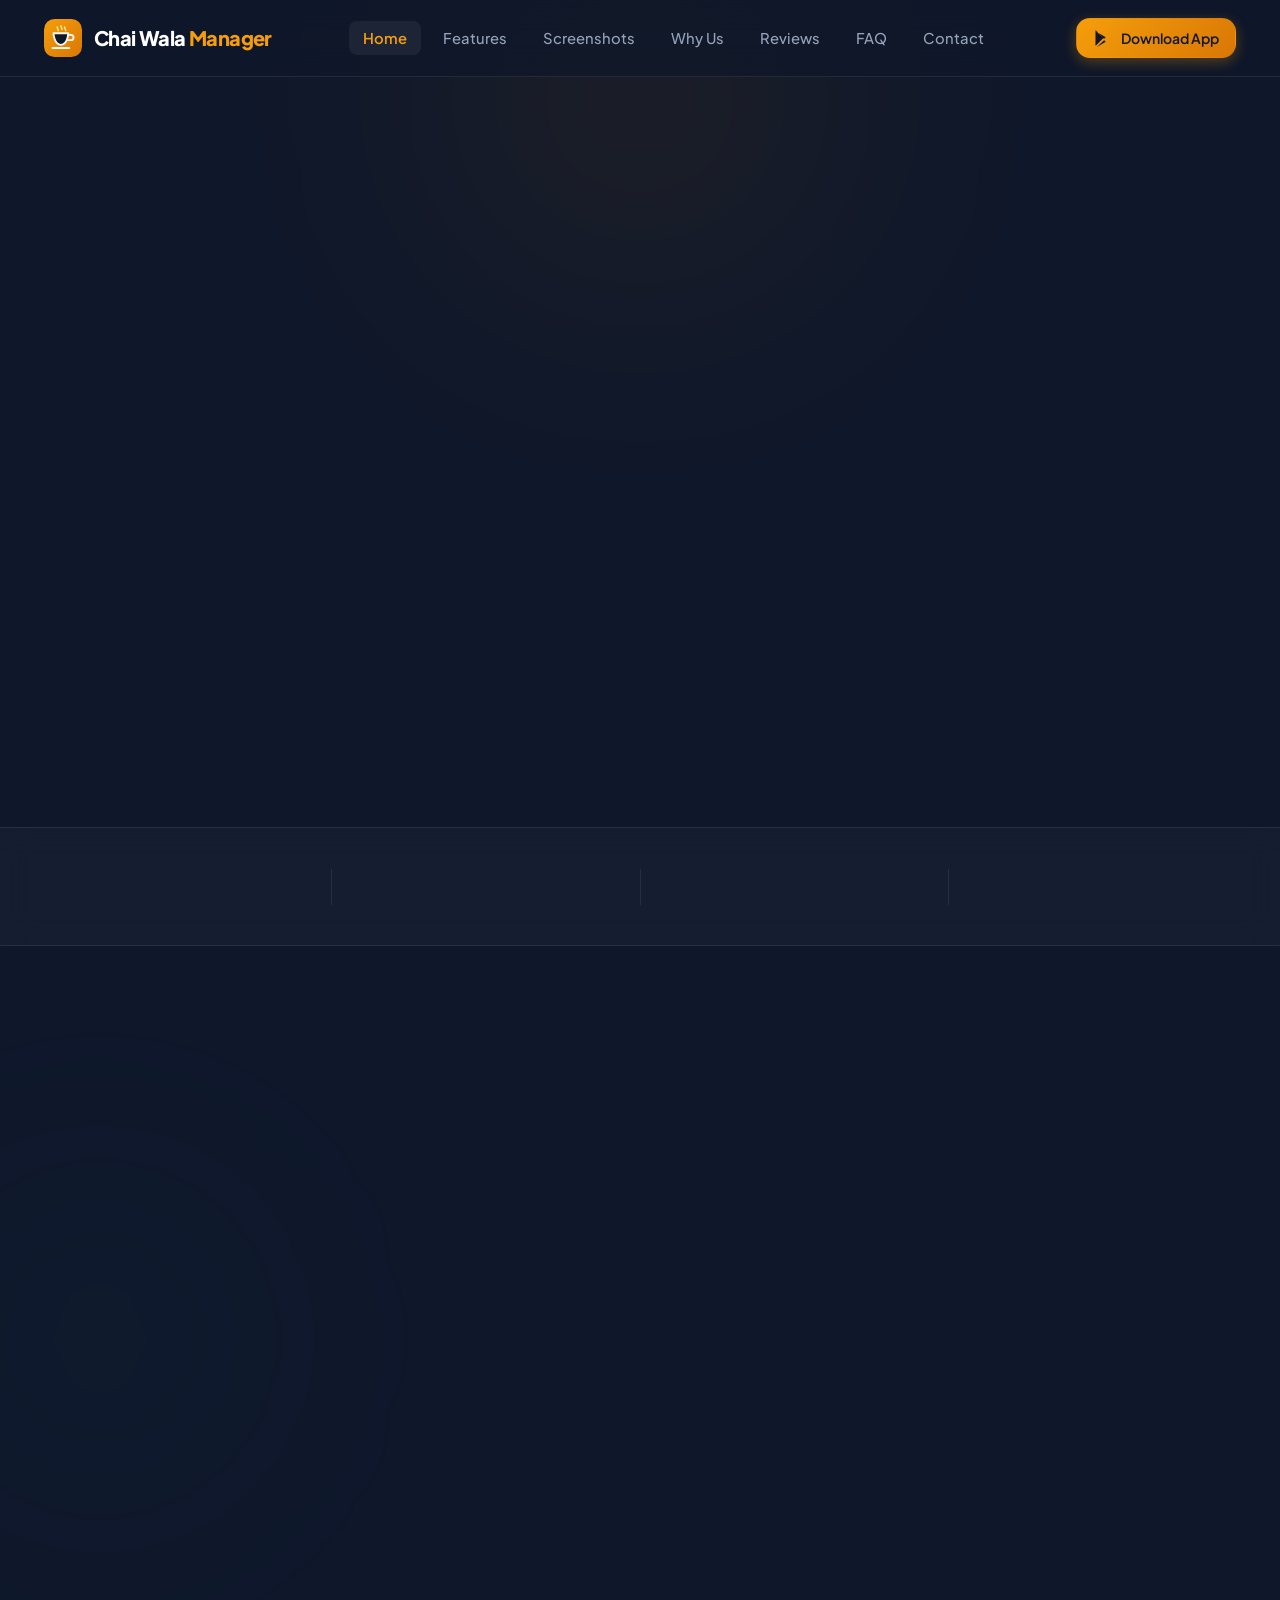
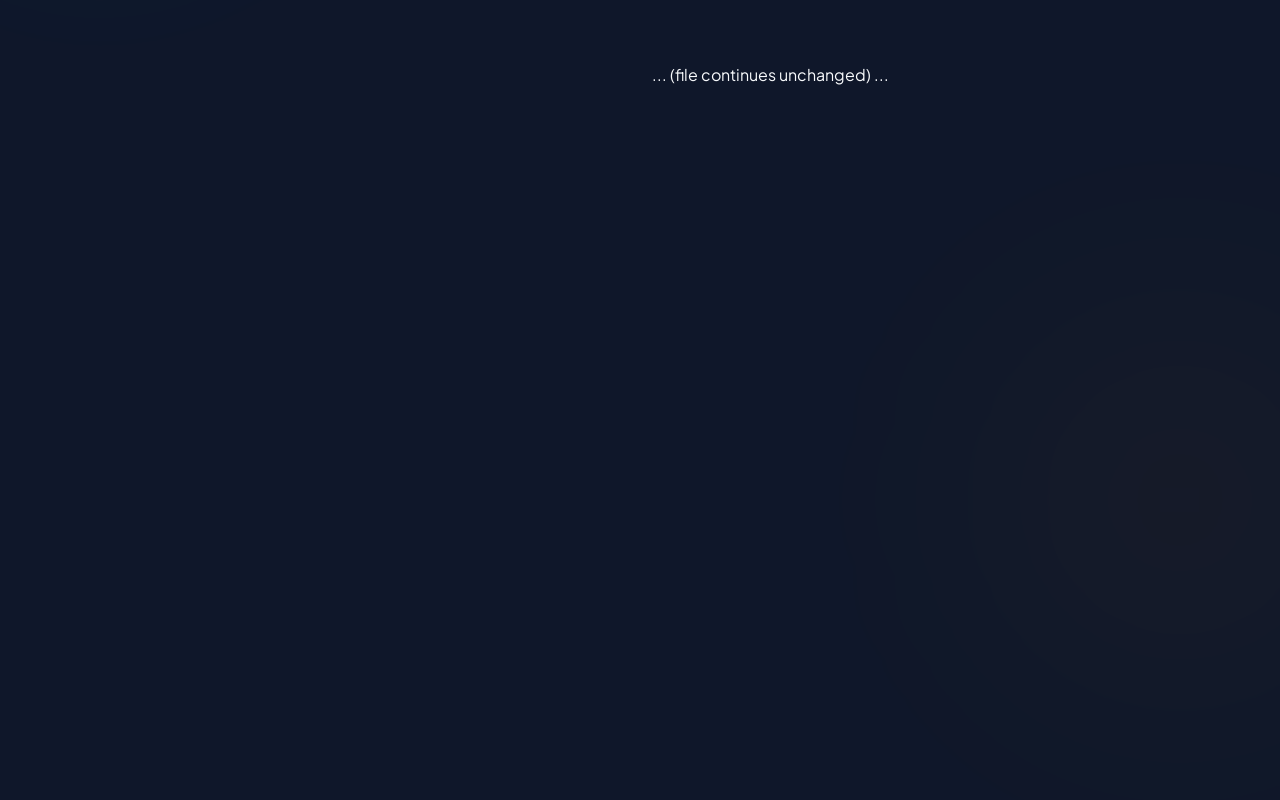
==== commit 00f5230b: "Update Play Store buttons to link to official Play Store URL" ====
--- a/index.html
+++ b/index.html
@@ -12,7 +12,7 @@
   <meta name="description"
     content="Manage your tea stall, café, and beverage business digitally. Track daily sales, customer udhar khata, expenses, milk & sugar inventory, and generate WhatsApp bills 100% offline.">
   <meta name="keywords"
-    content="chai wala manager, tea stall billing app, udhar khata app, chai business accounting, beverage stall inventory, offline khata diary, daily sales tracker, android pos for chai stalls, tea vendor app, billing software for tea shops">
+    content="chai wala manager, tea stall billing app, udhar khata app, chai business accounting, beverage stall inventory, offline khata diary, daily sales tracker, android pos for chai stalls, t[...]">
   <meta name="author" content="Chai Tech Labs">
   <meta name="robots" content="index, follow, max-snippet:-1, max-image-preview:large, max-video-preview:-1">
   <meta name="theme-color" content="#0F172A">
@@ -38,7 +38,7 @@
 
   <!-- Favicon -->
   <link rel="icon" type="image/svg+xml"
-    href="data:image/svg+xml,%3Csvg xmlns='http://www.w3.org/2000/svg' viewBox='0 0 32 32'%3E%3Cpath fill='%23F59E0B' d='M4 10h18v7a6 6 0 0 1-6 6H10a6 6 0 0 1-6-6v-7zm19 2h3a3 3 0 0 1 3 3v1a3 3 0 0 1-3 3h-3v-7zM2 25h24v2H2z'/%3E%3Cpath stroke='%23F59E0B' stroke-linecap='round' stroke-width='2' d='M8 6c0-2 2-2 2-4m4 4c0-2 2-2 2-4m4 4c0-2 2-2 2-4'/%3E%3C/svg%3E">
+    href="data:image/svg+xml,%3Csvg xmlns='http://www.w3.org/2000/svg' viewBox='0 0 32 32'%3E%3Cpath fill='%23F59E0B' d='M4 10h18v7a6 6 0 0 1-6 6H10a6 6 0 0 1-6-6v-7zm19 2h3a3 3 0 0 1 3 3v1a3 3 0 [...]
 
   <!-- Google Fonts: Plus Jakarta Sans & Inter -->
   <link rel="preconnect" href="https://fonts.googleapis.com">
@@ -55,7 +55,7 @@
     "name": "Chai Wala Manager",
     "operatingSystem": "Android 6.0 and up",
     "applicationCategory": "BusinessApplication",
-    "description": "Android application for tea stalls, chai vendors, and cafés to manage customer udhar khata, instant billing, expense tracking, ingredient inventory, and daily sales reports 100% offline.",
+    "description": "Android application for tea stalls, chai vendors, and cafés to manage customer udhar khata, instant billing, expense tracking, ingredient inventory, and daily sales reports 10[...]",
     "aggregateRating": {
       "@type": "AggregateRating",
       "ratingValue": "4.9",
@@ -146,11 +146,11 @@
 
       <!-- Right Side CTA -->
       <div class="nav-actions">
-        <a href="#download" class="btn btn-primary btn-sm nav-cta" aria-label="Download Chai Wala Manager App">
+        <a href="https://play.google.com/store/apps/details?id=com.inax.ChaiWalaManager" class="btn btn-primary btn-sm nav-cta" aria-label="Download Chai Wala Manager App">
           <svg class="btn-icon" viewBox="0 0 24 24" fill="currentColor" aria-hidden="true">
             <path
-              d="M3.609 1.814L13.792 12 3.61 22.186c-.183-.243-.292-.544-.292-.876V2.69c0-.332.109-.633.291-.876zm11.238 11.24l2.133-2.133-11.83-6.83 9.697 8.963zm0 1.892l-9.697 8.964 11.83-6.83-2.133-2.134zm1.488-1.488l3.167 1.828c.838.484.838 1.272 0 1.756l-3.167 1.828-2.316-2.316 2.316-2.096z" />
-          </svg>
+              d="M3.609 1.814L13.792 12 3.61 22.186c-.183-.243-.292-.544-.292-.876V2.69c0-.332.109-.633.291-.876zm11.238 11.24l2.133-2.133-11.83-6.83 9.697 8.963zm0 1.892l-9.697 8.964 11.83-6.83-[...]"
+          ></svg>
           <span>Download App</span>
         </a>
         <button class="mobile-toggle" id="mobileToggle" aria-label="Toggle mobile menu" aria-expanded="false"
@@ -174,11 +174,11 @@
         <li><a href="#contact" class="mobile-nav-item">Contact Us</a></li>
       </ul>
       <div class="mobile-drawer-cta">
-        <a href="#download" class="btn btn-primary btn-block">
+        <a href="https://play.google.com/store/apps/details?id=com.inax.ChaiWalaManager" class="btn btn-primary btn-block">
           <svg class="btn-icon" viewBox="0 0 24 24" fill="currentColor">
             <path
-              d="M3.609 1.814L13.792 12 3.61 22.186c-.183-.243-.292-.544-.292-.876V2.69c0-.332.109-.633.291-.876zm11.238 11.24l2.133-2.133-11.83-6.83 9.697 8.963zm0 1.892l-9.697 8.964 11.83-6.83-2.133-2.134zm1.488-1.488l3.167 1.828c.838.484.838 1.272 0 1.756l-3.167 1.828-2.316-2.316 2.316-2.096z" />
-          </svg>
+              d="M3.609 1.814L13.792 12 3.61 22.186c-.183-.243-.292-.544-.292-.876V2.69c0-.332.109-.633.291-.876zm11.238 11.24l2.133-2.133-11.83-6.83 9.697 8.963zm0 1.892l-9.697 8.964 11.83-6.83-[...]"
+          ></svg>
           <span>Download on Google Play</span>
         </a>
       </div>
@@ -211,15 +211,15 @@
           </p>
 
           <div class="hero-cta-group" data-reveal="fade-up" data-delay="300">
-            <a href="#download" class="btn btn-primary btn-lg shadow-glow-amber">
+            <a href="https://play.google.com/store/apps/details?id=com.inax.ChaiWalaManager" class="btn btn-primary btn-lg shadow-glow-amber">
               <svg class="btn-icon-lg" viewBox="0 0 24 24" fill="currentColor" aria-hidden="true">
                 <path
-                  d="M3.609 1.814L13.792 12 3.61 22.186c-.183-.243-.292-.544-.292-.876V2.69c0-.332.109-.633.291-.876zm11.238 11.24l2.133-2.133-11.83-6.83 9.697 8.963zm0 1.892l-9.697 8.964 11.83-6.83-2.133-2.134zm1.488-1.488l3.167 1.828c.838.484.838 1.272 0 1.756l-3.167 1.828-2.316-2.316 2.316-2.096z" />
-              </svg>
-              <div class="btn-text-block">
-                <span class="btn-micro-label">GET IT ON</span>
-                <span class="btn-macro-label">Google Play</span>
-              </div>
+                  d="M3.609 1.814L13.792 12 3.61 22.186c-.183-.243-.292-.544-.292-.876V2.69c0-.332.109-.633.291-.876zm11.238 11.24l2.133-2.133-11.83-6.83 9.697 8.963zm0 1.892l-9.697 8.964 11.83-6[...]"
+                ></svg>
+                <div class="btn-text-block">
+                  <span class="btn-micro-label">GET IT ON</span>
+                  <span class="btn-macro-label">Google Play</span>
+                </div>
             </a>
 
             <button class="btn btn-secondary btn-lg" id="openDemoBtn" aria-label="Watch Demo Video">
@@ -393,8 +393,8 @@
                   <div class="app-nav-icon">
                     <svg viewBox="0 0 24 24" fill="currentColor">
                       <path
-                        d="M16 11c1.66 0 2.99-1.34 2.99-3S17.66 5 16 5c-1.66 0-3 1.34-3 3s1.34 3 3 3zm-8 0c1.66 0 2.99-1.34 2.99-3S9.66 5 8 5C6.34 5 5 6.34 5 8s1.34 3 3 3zm0 2c-2.33 0-7 1.17-7 3.5V19h14v-2.5c0-2.33-4.67-3.5-7-3.5zm8 0c-.29 0-.62.02-.97.05 1.16.84 1.97 1.97 1.97 3.45V19h6v-2.5c0-2.33-4.67-3.5-7-3.5z" />
-                    </svg>
+                        d="M16 11c1.66 0 2.99-1.34 2.99-3S17.66 5 16 5c-1.66 0-3 1.34-3 3s1.34 3 3 3zm-8 0c1.66 0 2.99-1.34 2.99-3S9.66 5 8 5C6.34 5 5 6.34 5 8s1.34 3 3 3zm0 2c-2.33 0-7 1.17-7 3.[...]"
+                    ></svg>
                     <span>Khata</span>
                   </div>
                   <div class="app-nav-icon">
@@ -564,1327 +564,4 @@
           </div>
 
           <!-- Feature 2: Customer Khata -->
-          <div class="feature-card" data-reveal="fade-up" data-delay="200">
-            <div class="feature-header">
-              <div class="feature-icon-wrapper">
-                <svg viewBox="0 0 24 24" fill="none" stroke="currentColor" stroke-width="2" class="feature-icon">
-                  <path d="M17 21v-2a4 4 0 0 0-4-4H5a4 4 0 0 0-4 4v2" />
-                  <circle cx="9" cy="7" r="4" />
-                  <path d="M23 21v-2a4 4 0 0 0-3-3.87" />
-                  <path d="M16 3.13a4 4 0 0 1 0 7.75" />
-                </svg>
-              </div>
-              <span class="feature-badge">Zero Khata Loss</span>
-            </div>
-            <h3 class="feature-title">Digital Customer Khata (Udhar)</h3>
-            <p class="feature-desc">
-              Track pending payments for daily office customers and regulars. View complete debit/credit history and
-              send gentle reminders on WhatsApp.
-            </p>
-            <ul class="feature-check-list">
-              <li><svg viewBox="0 0 20 20" fill="currentColor">
-                  <path fill-rule="evenodd"
-                    d="M16.707 5.293a1 1 0 010 1.414l-8 8a1 1 0 01-1.414 0l-4-4a1 1 0 011.414-1.414L8 12.586l7.293-7.293a1 1 0 011.414 0z"
-                    clip-rule="evenodd" />
-                </svg> Individual customer balance ledger</li>
-              <li><svg viewBox="0 0 20 20" fill="currentColor">
-                  <path fill-rule="evenodd"
-                    d="M16.707 5.293a1 1 0 010 1.414l-8 8a1 1 0 01-1.414 0l-4-4a1 1 0 011.414-1.414L8 12.586l7.293-7.293a1 1 0 011.414 0z"
-                    clip-rule="evenodd" />
-                </svg> Payment due date alerts</li>
-            </ul>
-          </div>
-
-          <!-- Feature 3: Expense Tracking -->
-          <div class="feature-card" data-reveal="fade-up" data-delay="300">
-            <div class="feature-header">
-              <div class="feature-icon-wrapper">
-                <svg viewBox="0 0 24 24" fill="none" stroke="currentColor" stroke-width="2" class="feature-icon">
-                  <line x1="12" y1="1" x2="12" y2="23" />
-                  <path d="M17 5H9.5a3.5 3.5 0 0 0 0 7h5a3.5 3.5 0 0 1 0 7H6" />
-                </svg>
-              </div>
-              <span class="feature-badge">Cost Control</span>
-            </div>
-            <h3 class="feature-title">Smart Expense Tracking</h3>
-            <p class="feature-desc">
-              Log daily operational costs including milk delivery, gas cylinders, stall rent, snacks purchase, and staff
-              wages. Calculate exact net margins.
-            </p>
-            <ul class="feature-check-list">
-              <li><svg viewBox="0 0 20 20" fill="currentColor">
-                  <path fill-rule="evenodd"
-                    d="M16.707 5.293a1 1 0 010 1.414l-8 8a1 1 0 01-1.414 0l-4-4a1 1 0 011.414-1.414L8 12.586l7.293-7.293a1 1 0 011.414 0z"
-                    clip-rule="evenodd" />
-                </svg> Categorized tea stall expenses</li>
-              <li><svg viewBox="0 0 20 20" fill="currentColor">
-                  <path fill-rule="evenodd"
-                    d="M16.707 5.293a1 1 0 010 1.414l-8 8a1 1 0 01-1.414 0l-4-4a1 1 0 011.414-1.414L8 12.586l7.293-7.293a1 1 0 011.414 0z"
-                    clip-rule="evenodd" />
-                </svg> Daily profit & loss calculation</li>
-            </ul>
-          </div>
-
-          <!-- Feature 4: Inventory Management -->
-          <div class="feature-card" data-reveal="fade-up" data-delay="400">
-            <div class="feature-header">
-              <div class="feature-icon-wrapper">
-                <svg viewBox="0 0 24 24" fill="none" stroke="currentColor" stroke-width="2" class="feature-icon">
-                  <path
-                    d="M21 16V8a2 2 0 0 0-1-1.73l-7-4a2 2 0 0 0-2 0l-7 4A2 2 0 0 0 3 8v8a2 2 0 0 0 1 1.73l7 4a2 2 0 0 0 2 0l7-4A2 2 0 0 0 21 16z" />
-                  <polyline points="3.27 6.96 12 12.01 20.73 6.96" />
-                  <line x1="12" y1="22.08" x2="12" y2="12" />
-                </svg>
-              </div>
-              <span class="feature-badge">Stock Alerts</span>
-            </div>
-            <h3 class="feature-title">Inventory Management</h3>
-            <p class="feature-desc">
-              Monitor stock levels of tea powder (patti), milk packets, sugar, cardamom, disposable cups, and bakery
-              items. Get alerted before you run out.
-            </p>
-            <ul class="feature-check-list">
-              <li><svg viewBox="0 0 20 20" fill="currentColor">
-                  <path fill-rule="evenodd"
-                    d="M16.707 5.293a1 1 0 010 1.414l-8 8a1 1 0 01-1.414 0l-4-4a1 1 0 011.414-1.414L8 12.586l7.293-7.293a1 1 0 011.414 0z"
-                    clip-rule="evenodd" />
-                </svg> Low stock notifications</li>
-              <li><svg viewBox="0 0 20 20" fill="currentColor">
-                  <path fill-rule="evenodd"
-                    d="M16.707 5.293a1 1 0 010 1.414l-8 8a1 1 0 01-1.414 0l-4-4a1 1 0 011.414-1.414L8 12.586l7.293-7.293a1 1 0 011.414 0z"
-                    clip-rule="evenodd" />
-                </svg> Ingredient cost-per-cup analysis</li>
-            </ul>
-          </div>
-
-          <!-- Feature 5: WhatsApp Sharing -->
-          <div class="feature-card" data-reveal="fade-up" data-delay="100">
-            <div class="feature-header">
-              <div class="feature-icon-wrapper">
-                <svg viewBox="0 0 24 24" fill="none" stroke="currentColor" stroke-width="2" class="feature-icon">
-                  <path
-                    d="M21 11.5a8.38 8.38 0 0 1-.9 3.8 8.5 8.5 0 0 1-7.6 4.7 8.38 8.38 0 0 1-3.8-.9L3 21l1.9-5.7a8.38 8.38 0 0 1-.9-3.8 8.5 8.5 0 0 1 4.7-7.6 8.38 8.38 0 0 1 3.8-.9h.5a8.48 8.48 0 0 1 8 8v.5z" />
-                </svg>
-              </div>
-              <span class="feature-badge">1-Click Share</span>
-            </div>
-            <h3 class="feature-title">WhatsApp Bill Sharing</h3>
-            <p class="feature-desc">
-              Send professional PDF invoices and monthly khata summaries directly to your customers' WhatsApp with your
-              stall name and payment link.
-            </p>
-            <ul class="feature-check-list">
-              <li><svg viewBox="0 0 20 20" fill="currentColor">
-                  <path fill-rule="evenodd"
-                    d="M16.707 5.293a1 1 0 010 1.414l-8 8a1 1 0 01-1.414 0l-4-4a1 1 0 011.414-1.414L8 12.586l7.293-7.293a1 1 0 011.414 0z"
-                    clip-rule="evenodd" />
-                </svg> Clean PDF format with stall branding</li>
-              <li><svg viewBox="0 0 20 20" fill="currentColor">
-                  <path fill-rule="evenodd"
-                    d="M16.707 5.293a1 1 0 010 1.414l-8 8a1 1 0 01-1.414 0l-4-4a1 1 0 011.414-1.414L8 12.586l7.293-7.293a1 1 0 011.414 0z"
-                    clip-rule="evenodd" />
-                </svg> Automated monthly balance reminders</li>
-            </ul>
-          </div>
-
-          <!-- Feature 6: Reports & Analytics -->
-          <div class="feature-card" data-reveal="fade-up" data-delay="200">
-            <div class="feature-header">
-              <div class="feature-icon-wrapper">
-                <svg viewBox="0 0 24 24" fill="none" stroke="currentColor" stroke-width="2" class="feature-icon">
-                  <line x1="18" y1="20" x2="18" y2="10" />
-                  <line x1="12" y1="20" x2="12" y2="4" />
-                  <line x1="6" y1="20" x2="6" y2="14" />
-                </svg>
-              </div>
-              <span class="feature-badge">Business Insights</span>
-            </div>
-            <h3 class="feature-title">Daily, Weekly & Monthly Reports</h3>
-            <p class="feature-desc">
-              Understand peak sales hours, highest selling snacks, and total monthly cashflow with crystal-clear visual
-              charts and Excel/PDF export.
-            </p>
-            <ul class="feature-check-list">
-              <li><svg viewBox="0 0 20 20" fill="currentColor">
-                  <path fill-rule="evenodd"
-                    d="M16.707 5.293a1 1 0 010 1.414l-8 8a1 1 0 01-1.414 0l-4-4a1 1 0 011.414-1.414L8 12.586l7.293-7.293a1 1 0 011.414 0z"
-                    clip-rule="evenodd" />
-                </svg> Peak rush hour heatmap analysis</li>
-              <li><svg viewBox="0 0 20 20" fill="currentColor">
-                  <path fill-rule="evenodd"
-                    d="M16.707 5.293a1 1 0 010 1.414l-8 8a1 1 0 01-1.414 0l-4-4a1 1 0 011.414-1.414L8 12.586l7.293-7.293a1 1 0 011.414 0z"
-                    clip-rule="evenodd" />
-                </svg> 1-tap Excel & PDF report export</li>
-            </ul>
-          </div>
-
-          <!-- Feature 7: Multi Shop Support -->
-          <div class="feature-card" data-reveal="fade-up" data-delay="300">
-            <div class="feature-header">
-              <div class="feature-icon-wrapper">
-                <svg viewBox="0 0 24 24" fill="none" stroke="currentColor" stroke-width="2" class="feature-icon">
-                  <path d="M3 9l9-7 9 7v11a2 2 0 0 1-2 2H5a2 2 0 0 1-2-2z" />
-                  <polyline points="9 22 9 12 15 12 15 22" />
-                </svg>
-              </div>
-              <span class="feature-badge">Multi-Location</span>
-            </div>
-            <h3 class="feature-title">Multi Shop & Branch Support</h3>
-            <p class="feature-desc">
-              Own more than one stall or tea franchise? Switch between stalls seamlessly, compare performance, and
-              manage staff permissions effortlessly.
-            </p>
-            <ul class="feature-check-list">
-              <li><svg viewBox="0 0 20 20" fill="currentColor">
-                  <path fill-rule="evenodd"
-                    d="M16.707 5.293a1 1 0 010 1.414l-8 8a1 1 0 01-1.414 0l-4-4a1 1 0 011.414-1.414L8 12.586l7.293-7.293a1 1 0 011.414 0z"
-                    clip-rule="evenodd" />
-                </svg> Unlimited branch stall profiles</li>
-              <li><svg viewBox="0 0 20 20" fill="currentColor">
-                  <path fill-rule="evenodd"
-                    d="M16.707 5.293a1 1 0 010 1.414l-8 8a1 1 0 01-1.414 0l-4-4a1 1 0 011.414-1.414L8 12.586l7.293-7.293a1 1 0 011.414 0z"
-                    clip-rule="evenodd" />
-                </svg> Consolidated owner earnings dashboard</li>
-            </ul>
-          </div>
-
-          <!-- Feature 8: Offline Mode -->
-          <div class="feature-card" data-reveal="fade-up" data-delay="400">
-            <div class="feature-header">
-              <div class="feature-icon-wrapper">
-                <svg viewBox="0 0 24 24" fill="none" stroke="currentColor" stroke-width="2" class="feature-icon">
-                  <circle cx="12" cy="12" r="10" />
-                  <line x1="2" y1="12" x2="22" y2="12" />
-                  <path
-                    d="M12 2a15.3 15.3 0 0 1 4 10 15.3 15.3 0 0 1-4 10 15.3 15.3 0 0 1-4-10 15.3 15.3 0 0 1 4-10z" />
-                </svg>
-              </div>
-              <span class="feature-badge">Always Works</span>
-            </div>
-            <h3 class="feature-title">100% Offline Independence</h3>
-            <p class="feature-desc">
-              Works smoothly in basements, rural highway stalls, or during network blackouts. All data is saved on your
-              device with optional Google Drive backup.
-            </p>
-            <ul class="feature-check-list">
-              <li><svg viewBox="0 0 20 20" fill="currentColor">
-                  <path fill-rule="evenodd"
-                    d="M16.707 5.293a1 1 0 010 1.414l-8 8a1 1 0 01-1.414 0l-4-4a1 1 0 011.414-1.414L8 12.586l7.293-7.293a1 1 0 011.414 0z"
-                    clip-rule="evenodd" />
-                </svg> Zero internet latency during rush hours</li>
-              <li><svg viewBox="0 0 20 20" fill="currentColor">
-                  <path fill-rule="evenodd"
-                    d="M16.707 5.293a1 1 0 010 1.414l-8 8a1 1 0 01-1.414 0l-4-4a1 1 0 011.414-1.414L8 12.586l7.293-7.293a1 1 0 011.414 0z"
-                    clip-rule="evenodd" />
-                </svg> 1-click cloud backup when online</li>
-            </ul>
-          </div>
-
-        </div>
-      </div>
-    </section>
-
-    <!-- ==============================================
-         SCREENSHOTS GALLERY (Interactive Slider & Showcase)
-         ============================================== -->
-    <section class="screenshots-section" id="screenshots">
-      <div class="container">
-        <div class="section-header text-center" data-reveal="fade-up">
-          <div class="badge-pill section-tag">Intuitive App Experience</div>
-          <h2 class="section-title">Designed for <span class="text-gradient-amber">Speed & Simplicity</span></h2>
-          <p class="section-subtitle">
-            Crafted for rapid one-thumb operation during peak morning tea rushes. Explore key app screens below.
-          </p>
-        </div>
-
-        <!-- Screenshots Category Tabs -->
-        <div class="gallery-tabs" role="tablist" aria-label="Screenshots Navigation" data-reveal="fade-up">
-          <button class="gallery-tab active" role="tab" aria-selected="true" data-slide-index="0">📊 Dashboard</button>
-          <button class="gallery-tab" role="tab" aria-selected="false" data-slide-index="1">👥 Customer Khata</button>
-          <button class="gallery-tab" role="tab" aria-selected="false" data-slide-index="2">⚡ Rapid Billing</button>
-          <button class="gallery-tab" role="tab" aria-selected="false" data-slide-index="3">📦 Inventory &
-            Stock</button>
-          <button class="gallery-tab" role="tab" aria-selected="false" data-slide-index="4">📈 Sales Reports</button>
-          <button class="gallery-tab" role="tab" aria-selected="false" data-slide-index="5">⚙️ Settings &
-            Backup</button>
-        </div>
-
-        <!-- Carousel / Slider Container -->
-        <div class="slider-viewport" data-reveal="fade-up" data-delay="150">
-          <button class="slider-arrow slider-prev" id="sliderPrev" aria-label="Previous screenshot">
-            <svg viewBox="0 0 24 24" fill="none" stroke="currentColor" stroke-width="2.5">
-              <polyline points="15 18 9 12 15 6" />
-            </svg>
-          </button>
-          <button class="slider-arrow slider-next" id="sliderNext" aria-label="Next screenshot">
-            <svg viewBox="0 0 24 24" fill="none" stroke="currentColor" stroke-width="2.5">
-              <polyline points="9 18 15 12 9 6" />
-            </svg>
-          </button>
-
-          <!-- Slider Track -->
-          <div class="slider-track" id="sliderTrack">
-
-            <!-- Slide 1: Dashboard -->
-            <div class="slide-card active" data-index="0">
-              <div class="screen-device-mockup">
-                <div class="mockup-header-bar">
-                  <div class="mockup-dot red"></div>
-                  <div class="mockup-dot yellow"></div>
-                  <div class="mockup-dot green"></div>
-                  <span class="mockup-header-title">Live Stall Dashboard</span>
-                </div>
-                <div class="screen-content-mock">
-                  <div class="mock-dash-top">
-                    <div class="mock-greet">
-                      <span class="greet-sub">Welcome Back</span>
-                      <h4 class="greet-shop">Sharma Ji Tea Point</h4>
-                    </div>
-                    <span class="mock-badge-live">● LIVE</span>
-                  </div>
-                  <div class="mock-metrics-row">
-                    <div class="mock-metric-item">
-                      <span class="m-label">Today's Cups</span>
-                      <span class="m-val">412 ☕</span>
-                    </div>
-                    <div class="mock-metric-item">
-                      <span class="m-label">Cash Collected</span>
-                      <span class="m-val text-emerald">₹3,840</span>
-                    </div>
-                    <div class="mock-metric-item">
-                      <span class="m-label">Pending Udhar</span>
-                      <span class="m-val text-amber">₹760</span>
-                    </div>
-                  </div>
-                  <div class="mock-list-title">Live Transactions</div>
-                  <div class="mock-item-row">
-                    <div class="mock-icon-tea">☕</div>
-                    <div class="mock-row-details">
-                      <strong>5x Special Chai + 2 Bun Maska</strong>
-                      <span>Table 4 • 2m ago</span>
-                    </div>
-                    <span class="mock-amount">₹110 (UPI)</span>
-                  </div>
-                  <div class="mock-item-row">
-                    <div class="mock-icon-tea">🥪</div>
-                    <div class="mock-row-details">
-                      <strong>3x Cutting + Samosa</strong>
-                      <span>Office Group • 6m ago</span>
-                    </div>
-                    <span class="mock-amount">₹60 (Cash)</span>
-                  </div>
-                </div>
-              </div>
-              <div class="slide-caption">
-                <h4>Real-Time Stall Dashboard</h4>
-                <p>Monitor live cup counts, gross revenue, cash in drawer, and daily profitability at a single glance.
-                </p>
-              </div>
-            </div>
-
-            <!-- Slide 2: Customer Khata -->
-            <div class="slide-card" data-index="1">
-              <div class="screen-device-mockup">
-                <div class="mockup-header-bar">
-                  <div class="mockup-dot red"></div>
-                  <div class="mockup-dot yellow"></div>
-                  <div class="mockup-dot green"></div>
-                  <span class="mockup-header-title">Customer Khata Ledger</span>
-                </div>
-                <div class="screen-content-mock">
-                  <div class="mock-search-bar">
-                    <span>🔍 Search 180+ regular customers...</span>
-                  </div>
-                  <div class="mock-khata-summary">
-                    <div class="k-box">
-                      <span class="k-lbl">Total Udhar Owed</span>
-                      <span class="k-val text-amber">₹14,250</span>
-                    </div>
-                    <div class="k-box">
-                      <span class="k-lbl">Settled This Week</span>
-                      <span class="k-val text-emerald">₹9,800</span>
-                    </div>
-                  </div>
-                  <div class="mock-item-row">
-                    <div class="mock-avatar-circle">AK</div>
-                    <div class="mock-row-details">
-                      <strong>Anand Kumar (SBI Bank)</strong>
-                      <span>Last chai: Today 9:15 AM</span>
-                    </div>
-                    <div class="mock-action-col">
-                      <span class="mock-amount text-amber">₹420 Due</span>
-                      <span class="mock-btn-wa">WhatsApp Reminder</span>
-                    </div>
-                  </div>
-                </div>
-              </div>
-              <div class="slide-caption">
-                <h4>Customer Management & Udhar Tracking</h4>
-                <p>Maintain accurate digital ledgers for corporate accounts, nearby shops, and regular patrons with
-                  1-click WhatsApp reminders.</p>
-              </div>
-            </div>
-
-            <!-- Slide 3: Billing -->
-            <div class="slide-card" data-index="2">
-              <div class="screen-device-mockup">
-                <div class="mockup-header-bar">
-                  <div class="mockup-dot red"></div>
-                  <div class="mockup-dot yellow"></div>
-                  <div class="mockup-dot green"></div>
-                  <span class="mockup-header-title">Rapid Touch POS</span>
-                </div>
-                <div class="screen-content-mock">
-                  <div class="mock-pos-grid">
-                    <div class="mock-pos-card active">
-                      <span class="p-emoji">☕</span>
-                      <span class="p-name">Cutting Chai</span>
-                      <span class="p-price">₹10</span>
-                      <span class="p-qty-badge">x3</span>
-                    </div>
-                    <div class="mock-pos-card">
-                      <span class="p-emoji">🫖</span>
-                      <span class="p-name">Special Kulhad</span>
-                      <span class="p-price">₹20</span>
-                    </div>
-                    <div class="mock-pos-card active">
-                      <span class="p-emoji">🍞</span>
-                      <span class="p-name">Bun Maska</span>
-                      <span class="p-price">₹25</span>
-                      <span class="p-qty-badge">x1</span>
-                    </div>
-                    <div class="mock-pos-card">
-                      <span class="p-emoji">🥪</span>
-                      <span class="p-name">Cheese Toast</span>
-                      <span class="p-price">₹40</span>
-                    </div>
-                  </div>
-                  <div class="mock-cart-bar">
-                    <div class="cart-details">
-                      <span class="cart-items">4 Items Selected</span>
-                      <span class="cart-total">Total: ₹55</span>
-                    </div>
-                    <div class="cart-buttons">
-                      <button class="m-btn-cash">💵 Cash</button>
-                      <button class="m-btn-upi">⚡ UPI QR</button>
-                      <button class="m-btn-khata">📖 Khata</button>
-                    </div>
-                  </div>
-                </div>
-              </div>
-              <div class="slide-caption">
-                <h4>Lightning-Fast 1-Tap POS Billing</h4>
-                <p>Process customer orders in under two seconds. Support instant UPI QR code, cash register, or add
-                  directly to customer khata.</p>
-              </div>
-            </div>
-
-            <!-- Slide 4: Inventory -->
-            <div class="slide-card" data-index="3">
-              <div class="screen-device-mockup">
-                <div class="mockup-header-bar">
-                  <div class="mockup-dot red"></div>
-                  <div class="mockup-dot yellow"></div>
-                  <div class="mockup-dot green"></div>
-                  <span class="mockup-header-title">Raw Material Inventory</span>
-                </div>
-                <div class="screen-content-mock">
-                  <div class="mock-stock-item">
-                    <div class="stock-info">
-                      <strong>Full Cream Milk</strong>
-                      <span>Consumption: 24L / 30L capacity</span>
-                    </div>
-                    <div class="stock-progress-wrap">
-                      <div class="stock-bar" style="width: 80%;"></div>
-                      <span class="stock-rem">6 Liters Left</span>
-                    </div>
-                  </div>
-                  <div class="mock-stock-item alert">
-                    <div class="stock-info">
-                      <strong>Assam CTC Tea Powder (Patti)</strong>
-                      <span class="text-amber">⚠️ Reorder threshold reached</span>
-                    </div>
-                    <div class="stock-progress-wrap">
-                      <div class="stock-bar bar-amber" style="width: 25%;"></div>
-                      <span class="stock-rem text-amber">1.2 Kg Left</span>
-                    </div>
-                  </div>
-                </div>
-              </div>
-              <div class="slide-caption">
-                <h4>Ingredient & Cup Stock Management</h4>
-                <p>Never run out of milk, gas, or tea powder in the middle of evening crowds. Track daily consumption
-                  and set reorder alerts.</p>
-              </div>
-            </div>
-
-            <!-- Slide 5: Reports -->
-            <div class="slide-card" data-index="4">
-              <div class="screen-device-mockup">
-                <div class="mockup-header-bar">
-                  <div class="mockup-dot red"></div>
-                  <div class="mockup-dot yellow"></div>
-                  <div class="mockup-dot green"></div>
-                  <span class="mockup-header-title">Sales & Profit Analytics</span>
-                </div>
-                <div class="screen-content-mock">
-                  <div class="mock-graph-card">
-                    <div class="graph-head">
-                      <span>Monthly Revenue Trend</span>
-                      <strong class="text-emerald">₹1,18,400</strong>
-                    </div>
-                    <div class="mock-bar-chart">
-                      <div class="chart-col" style="height: 45%;"><span>W1</span></div>
-                      <div class="chart-col" style="height: 65%;"><span>W2</span></div>
-                      <div class="chart-col" style="height: 85%;"><span>W3</span></div>
-                      <div class="chart-col active" style="height: 95%;"><span>W4</span></div>
-                    </div>
-                  </div>
-                  <div class="mock-insights-grid">
-                    <div class="insight-box">
-                      <span class="i-lbl">Peak Hour</span>
-                      <span class="i-val text-amber">8:30 AM - 10:30 AM</span>
-                    </div>
-                    <div class="insight-box">
-                      <span class="i-lbl">Top Seller</span>
-                      <span class="i-val">Masala Chai (64%)</span>
-                    </div>
-                  </div>
-                </div>
-              </div>
-              <div class="slide-caption">
-                <h4>Comprehensive Business Reports</h4>
-                <p>Detailed breakdown of gross revenue, operational expenses, peak rush times, and best-performing menu
-                  items.</p>
-              </div>
-            </div>
-
-            <!-- Slide 6: Settings -->
-            <div class="slide-card" data-index="5">
-              <div class="screen-device-mockup">
-                <div class="mockup-header-bar">
-                  <div class="mockup-dot red"></div>
-                  <div class="mockup-dot yellow"></div>
-                  <div class="mockup-dot green"></div>
-                  <span class="mockup-header-title">Settings & Hardware</span>
-                </div>
-                <div class="screen-content-mock">
-                  <div class="mock-setting-row">
-                    <div class="set-icon">🖨️</div>
-                    <div class="set-info">
-                      <strong>Bluetooth Thermal Printer</strong>
-                      <span>Connected: ESC/POS 58mm</span>
-                    </div>
-                    <span class="set-status connected">Active</span>
-                  </div>
-                  <div class="mock-setting-row">
-                    <div class="set-icon">☁️</div>
-                    <div class="set-info">
-                      <strong>Auto Google Drive Backup</strong>
-                      <span>Last backup: Today, 3:00 AM</span>
-                    </div>
-                    <span class="set-status">Enabled</span>
-                  </div>
-                </div>
-              </div>
-              <div class="slide-caption">
-                <h4>Hardware Integration & Cloud Backup</h4>
-                <p>Pair 58mm/80mm Bluetooth thermal printers for paper tokens, set custom shop logos, and secure your
-                  finances with fingerprint lock.</p>
-              </div>
-            </div>
-
-          </div>
-
-          <!-- Slider Indicators -->
-          <div class="slider-dots" id="sliderDots">
-            <button class="slider-dot active" aria-label="Go to slide 1"></button>
-            <button class="slider-dot" aria-label="Go to slide 2"></button>
-            <button class="slider-dot" aria-label="Go to slide 3"></button>
-            <button class="slider-dot" aria-label="Go to slide 4"></button>
-            <button class="slider-dot" aria-label="Go to slide 5"></button>
-            <button class="slider-dot" aria-label="Go to slide 6"></button>
-          </div>
-        </div>
-      </div>
-    </section>
-
-    <!-- ==============================================
-         DEMO VIDEO SECTION
-         ============================================== -->
-    <section class="demo-section" id="demo">
-      <div class="container">
-        <div class="demo-wrapper" data-reveal="fade-up">
-          <div class="demo-video-box">
-            <div class="video-preview-card" id="videoCardTrigger">
-              <div class="video-overlay-gradient"></div>
-
-              <div class="video-thumbnail-artwork">
-                <div class="v-cup-hero">☕</div>
-                <div class="v-title-text">
-                  <h3>See How Chai Wala Manager Works in Under 2 Minutes</h3>
-                  <p>From 1-tap billing to evening khata settlement</p>
-                </div>
-              </div>
-
-              <button class="video-play-btn" id="mainPlayBtn" aria-label="Play product walkthrough video">
-                <div class="play-pulse"></div>
-                <svg viewBox="0 0 24 24" fill="currentColor" class="play-svg-icon" aria-hidden="true">
-                  <polygon points="8 5 19 12 8 19 8 5" />
-                </svg>
-              </button>
-
-              <div class="video-meta-badge">
-                <span class="v-duration">⏱️ 2:15 Min Walkthrough</span>
-                <span class="v-quality">HD • English & हिन्दी</span>
-              </div>
-            </div>
-          </div>
-        </div>
-      </div>
-    </section>
-
-    <!-- ==============================================
-         WHY CHOOSE US SECTION (4 Columns)
-         ============================================== -->
-    <section class="why-us-section" id="why-us">
-      <div class="container">
-        <div class="section-header text-center" data-reveal="fade-up">
-          <div class="badge-pill section-tag">Why Chai Businesses Choose Us</div>
-          <h2 class="section-title">Built Specially for <span class="text-gradient-amber">Chai Vendors & Cafés</span>
-          </h2>
-          <p class="section-subtitle">
-            Generic accounting software is too complicated and requires constant internet. Chai Wala Manager is
-            purpose-built for the reality of tea stalls.
-          </p>
-        </div>
-
-        <div class="why-grid">
-
-          <div class="why-card" data-reveal="fade-up" data-delay="100">
-            <div class="why-icon-box">
-              <svg viewBox="0 0 24 24" fill="none" stroke="currentColor" stroke-width="2">
-                <path d="M4 19.5A2.5 2.5 0 0 1 6.5 17H20" />
-                <path d="M6.5 2H20v20H6.5A2.5 2.5 0 0 1 4 19.5v-15A2.5 2.5 0 0 1 6.5 2z" />
-                <polyline points="10 8 16 12 10 16" />
-              </svg>
-            </div>
-            <h3 class="why-card-title">10x Faster Than Notebooks</h3>
-            <p class="why-card-desc">
-              No lost diary pages, ink smudges, or manual calculation errors at the end of the day. One tap enters the
-              order and updates customer balances instantly.
-            </p>
-          </div>
-
-          <div class="why-card" data-reveal="fade-up" data-delay="200">
-            <div class="why-icon-box">
-              <svg viewBox="0 0 24 24" fill="none" stroke="currentColor" stroke-width="2">
-                <line x1="1" y1="1" x2="23" y2="23" />
-                <path d="M16.72 11.06A10.94 10.94 0 0 1 19 12.55" />
-                <path d="M5 12.55a10.94 10.94 0 0 1 5.17-2.39" />
-                <path d="M10.71 5.05A16 16 0 0 1 22.58 9" />
-              </svg>
-            </div>
-            <h3 class="why-card-title">100% Offline Independence</h3>
-            <p class="why-card-desc">
-              Never worry about poor cellular data or Wi-Fi drops during morning customer rushes. The app operates fully
-              on your phone without internet dependency.
-            </p>
-          </div>
-
-          <div class="why-card" data-reveal="fade-up" data-delay="300">
-            <div class="why-icon-box">
-              <svg viewBox="0 0 24 24" fill="none" stroke="currentColor" stroke-width="2">
-                <circle cx="12" cy="12" r="10" />
-                <path d="M9.09 9a3 3 0 0 1 5.83 1c0 2-3 3-3 3" />
-                <line x1="12" y1="17" x2="12.01" y2="17" />
-              </svg>
-            </div>
-            <h3 class="why-card-title">Zero Learning Curve</h3>
-            <p class="why-card-desc">
-              Designed with large buttons, high contrast, and visual icons so that anyone—owners, family helpers, or
-              stall staff—can start billing within 30 seconds.
-            </p>
-          </div>
-
-          <div class="why-card" data-reveal="fade-up" data-delay="400">
-            <div class="why-icon-box">
-              <svg viewBox="0 0 24 24" fill="none" stroke="currentColor" stroke-width="2">
-                <path d="M18 8h1a4 4 0 0 1 0 8h-1" />
-                <path d="M2 8h16v9a4 4 0 0 1-4 4H6a4 4 0 0 1-4-4V8z" />
-                <line x1="6" y1="1" x2="6" y2="4" />
-                <line x1="10" y1="1" x2="10" y2="4" />
-                <line x1="14" y1="1" x2="14" y2="4" />
-              </svg>
-            </div>
-            <h3 class="why-card-title">Designed For Chai Businesses</h3>
-            <p class="why-card-desc">
-              Preloaded with Indian beverage items (Cutting, Masala, Ginger, Kulhad, Bun Maska, Samosa, Biscuits) and
-              custom raw material units (liters, kilograms, packets).
-            </p>
-          </div>
-
-        </div>
-      </div>
-    </section>
-
-    <!-- ==============================================
-         TESTIMONIALS & REVIEWS SECTION
-         ============================================== -->
-    <section class="reviews-section" id="reviews">
-      <div class="container">
-        <div class="section-header text-center" data-reveal="fade-up">
-          <div class="badge-pill section-tag">Verified User Reviews</div>
-          <h2 class="section-title">Loved by <span class="text-gradient-amber">10,000+ Tea Vendors</span></h2>
-          <p class="section-subtitle">
-            Here is what real stall owners and café managers say about upgrading their daily business with Chai Wala
-            Manager.
-          </p>
-        </div>
-
-        <div class="reviews-grid">
-
-          <div class="review-card" data-reveal="fade-up" data-delay="100">
-            <div class="review-rating">
-              <span class="stars">★★★★★</span>
-              <span class="verified-badge">✓ Verified Vendor</span>
-            </div>
-            <blockquote class="review-quote">
-              "Best chai business app I have used! Previously I lost at least ₹4,000 to ₹5,000 every month because
-              regular customers forgot their udhar. With WhatsApp balance slips, people pay on time."
-            </blockquote>
-            <div class="reviewer-meta">
-              <div class="reviewer-avatar">RK</div>
-              <div class="reviewer-info">
-                <strong class="reviewer-name">Ramesh Kadam</strong>
-                <span class="reviewer-shop">Kadam Amrutulya • Pune</span>
-              </div>
-            </div>
-          </div>
-
-          <div class="review-card" data-reveal="fade-up" data-delay="200">
-            <div class="review-rating">
-              <span class="stars">★★★★★</span>
-              <span class="verified-badge">✓ Verified Vendor</span>
-            </div>
-            <blockquote class="review-quote">
-              "Udhar tracking is extremely easy. During morning office rush between 8 AM and 10 AM, I can punch 4 chais
-              and 2 bun maskas in 2 seconds. The 100% offline feature is a blessing."
-            </blockquote>
-            <div class="reviewer-meta">
-              <div class="reviewer-avatar">SK</div>
-              <div class="reviewer-info">
-                <strong class="reviewer-name">Suresh Kumar</strong>
-                <span class="reviewer-shop">Metro Corner Chai • Delhi NCR</span>
-              </div>
-            </div>
-          </div>
-
-          <div class="review-card" data-reveal="fade-up" data-delay="300">
-            <div class="review-rating">
-              <span class="stars">★★★★★</span>
-              <span class="verified-badge">✓ Verified Vendor</span>
-            </div>
-            <blockquote class="review-quote">
-              "Saved hours of manual work every single evening. I used to spend 45 minutes tallying cash and dairy
-              notes. Now I just open the daily report and see exact profit and milk stock."
-            </blockquote>
-            <div class="reviewer-meta">
-              <div class="reviewer-avatar">AP</div>
-              <div class="reviewer-info">
-                <strong class="reviewer-name">Amit Patel</strong>
-                <span class="reviewer-shop">Shree Ganesh Tea Bar • Ahmedabad</span>
-              </div>
-            </div>
-          </div>
-
-        </div>
-      </div>
-    </section>
-
-    <!-- ==============================================
-         STATISTICS & IMPACT COUNTERS
-         ============================================== -->
-    <section class="stats-section" id="stats" aria-label="App Usage Statistics">
-      <div class="container">
-        <div class="stats-counter-grid">
-
-          <div class="counter-card" data-reveal="fade-up" data-delay="100">
-            <div class="counter-number-wrap">
-              <span class="counter-val" data-target="10000">0</span>
-              <span class="counter-suffix">+</span>
-            </div>
-            <span class="counter-title">Active Chai Vendors</span>
-            <p class="counter-desc">Growing daily across 28 states</p>
-          </div>
-
-          <div class="counter-card" data-reveal="fade-up" data-delay="200">
-            <div class="counter-number-wrap">
-              <span class="counter-val" data-target="1200000">0</span>
-              <span class="counter-suffix">+</span>
-            </div>
-            <span class="counter-title">Orders Processed</span>
-            <p class="counter-desc">Tracked smoothly offline and online</p>
-          </div>
-
-          <div class="counter-card" data-reveal="fade-up" data-delay="300">
-            <div class="counter-number-wrap">
-              <span class="counter-val" data-target="2500">0</span>
-              <span class="counter-suffix">+</span>
-            </div>
-            <span class="counter-title">Multi-Shop Outlets</span>
-            <p class="counter-desc">Managed by growing franchise chains</p>
-          </div>
-
-          <div class="counter-card" data-reveal="fade-up" data-delay="400">
-            <div class="counter-number-wrap">
-              <span class="counter-val" data-target="500000">0</span>
-              <span class="counter-suffix">+</span>
-            </div>
-            <span class="counter-title">Reports Generated</span>
-            <p class="counter-desc">Helping owners maximize daily margins</p>
-          </div>
-
-        </div>
-      </div>
-    </section>
-
-    <!-- ==============================================
-         FAQ SECTION (Interactive Accordion)
-         ============================================== -->
-    <section class="faq-section" id="faq">
-      <div class="container">
-        <div class="section-header text-center" data-reveal="fade-up">
-          <div class="badge-pill section-tag">Got Questions?</div>
-          <h2 class="section-title">Frequently Asked <span class="text-gradient-amber">Questions</span></h2>
-          <p class="section-subtitle">
-            Everything you need to know about Chai Wala Manager, data safety, offline usage, and billing.
-          </p>
-        </div>
-
-        <div class="faq-accordion" data-reveal="fade-up" data-delay="150">
-
-          <div class="faq-item">
-            <button class="faq-trigger" aria-expanded="false">
-              <span class="faq-question">Can I use the app completely offline without the internet?</span>
-              <span class="faq-icon-box">
-                <svg viewBox="0 0 24 24" fill="none" stroke="currentColor" stroke-width="2.5" class="faq-chevron">
-                  <polyline points="6 9 12 15 18 9" />
-                </svg>
-              </span>
-            </button>
-            <div class="faq-content" hidden>
-              <div class="faq-answer">
-                <p><strong>Yes, 100%!</strong> Chai Wala Manager is designed with an offline-first architecture. All
-                  your daily bills, customer khata entries, expense records, and inventory data are stored securely
-                  right on your Android smartphone. You never need an active SIM or Wi-Fi to bill customers during busy
-                  stall hours.</p>
-              </div>
-            </div>
-          </div>
-
-          <div class="faq-item">
-            <button class="faq-trigger" aria-expanded="false">
-              <span class="faq-question">Is my shop and customer financial data secure?</span>
-              <span class="faq-icon-box">
-                <svg viewBox="0 0 24 24" fill="none" stroke="currentColor" stroke-width="2.5" class="faq-chevron">
-                  <polyline points="6 9 12 15 18 9" />
-                </svg>
-              </span>
-            </button>
-            <div class="faq-content" hidden>
-              <div class="faq-answer">
-                <p><strong>Completely secure and private.</strong> We do not sell your business data or spam your
-                  customer contacts. Your data stays locally on your device with encryption, and you have complete
-                  control to create encrypted backups to your personal Google Drive account whenever you wish.</p>
-              </div>
-            </div>
-          </div>
-
-          <div class="faq-item">
-            <button class="faq-trigger" aria-expanded="false">
-              <span class="faq-question">Can I manage multiple tea stalls or branches?</span>
-              <span class="faq-icon-box">
-                <svg viewBox="0 0 24 24" fill="none" stroke="currentColor" stroke-width="2.5" class="faq-chevron">
-                  <polyline points="6 9 12 15 18 9" />
-                </svg>
-              </span>
-            </button>
-            <div class="faq-content" hidden>
-              <div class="faq-answer">
-                <p><strong>Yes!</strong> If you operate multiple tea points, franchise outlets, or highway stalls, you
-                  can create separate profiles for each location within Chai Wala Manager. Switch between stalls with
-                  one tap and view consolidated revenue reports on your central dashboard.</p>
-              </div>
-            </div>
-          </div>
-
-          <div class="faq-item">
-            <button class="faq-trigger" aria-expanded="false">
-              <span class="faq-question">Does it support UPI and QR code billing?</span>
-              <span class="faq-icon-box">
-                <svg viewBox="0 0 24 24" fill="none" stroke="currentColor" stroke-width="2.5" class="faq-chevron">
-                  <polyline points="6 9 12 15 18 9" />
-                </svg>
-              </span>
-            </button>
-            <div class="faq-content" hidden>
-              <div class="faq-answer">
-                <p><strong>Yes.</strong> You can link any UPI VPA / QR code (PhonePe, Google Pay, Paytm, BHIM, etc.).
-                  When billing an order, the app can generate a dynamic QR code on screen with the exact order bill
-                  amount pre-filled, so customers pay effortlessly without typing errors.</p>
-              </div>
-            </div>
-          </div>
-
-          <div class="faq-item">
-            <button class="faq-trigger" aria-expanded="false">
-              <span class="faq-question">How do I export and share daily sales reports?</span>
-              <span class="faq-icon-box">
-                <svg viewBox="0 0 24 24" fill="none" stroke="currentColor" stroke-width="2.5" class="faq-chevron">
-                  <polyline points="6 9 12 15 18 9" />
-                </svg>
-              </span>
-            </button>
-            <div class="faq-content" hidden>
-              <div class="faq-answer">
-                <p>You can export daily, weekly, or monthly business reports in PDF or Excel (CSV) format with a single
-                  click. You can instantly share these files to your email, WhatsApp, or send them directly to your
-                  accountant or business partner.</p>
-              </div>
-            </div>
-          </div>
-
-          <div class="faq-item">
-            <button class="faq-trigger" aria-expanded="false">
-              <span class="faq-question">Is Chai Wala Manager free to use?</span>
-              <span class="faq-icon-box">
-                <svg viewBox="0 0 24 24" fill="none" stroke="currentColor" stroke-width="2.5" class="faq-chevron">
-                  <polyline points="6 9 12 15 18 9" />
-                </svg>
-              </span>
-            </button>
-            <div class="faq-content" hidden>
-              <div class="faq-answer">
-                <p><strong>Yes, the core app is 100% free forever.</strong> You can track unlimited orders, maintain
-                  unlimited customer khatas, and manage expenses without paying a single rupee. Optional premium
-                  features (like cloud multi-device sync and unlimited thermal printer templates) are available at an
-                  affordable annual rate.</p>
-              </div>
-            </div>
-          </div>
-
-        </div>
-      </div>
-    </section>
-
-    <!-- ==============================================
-         DOWNLOAD CTA SECTION (Large High-Impact Banner)
-         ============================================== -->
-    <section class="download-cta-section" id="download">
-      <div class="container">
-        <div class="cta-banner-box" data-reveal="fade-up">
-          <div class="cta-grid">
-            <div class="cta-content">
-              <div class="badge-pill cta-badge">Get Started in 60 Seconds</div>
-              <h2 class="cta-title">Start Managing Your <span class="text-gradient-amber">Chai Business</span> Today
-              </h2>
-              <p class="cta-subtitle">
-                Join over 10,000 smart tea stall owners saving hours of bookkeeping every day. Available on Google Play
-                Store for all Android phones.
-              </p>
-
-              <div class="cta-buttons-row">
-                <a href="https://play.google.com/store/apps" target="_blank" rel="noopener noreferrer"
-                  class="btn btn-primary btn-xl shadow-glow-amber">
-                  <svg class="btn-icon-lg" viewBox="0 0 24 24" fill="currentColor" aria-hidden="true">
-                    <path
-                      d="M3.609 1.814L13.792 12 3.61 22.186c-.183-.243-.292-.544-.292-.876V2.69c0-.332.109-.633.291-.876zm11.238 11.24l2.133-2.133-11.83-6.83 9.697 8.963zm0 1.892l-9.697 8.964 11.83-6.83-2.133-2.134zm1.488-1.488l3.167 1.828c.838.484.838 1.272 0 1.756l-3.167 1.828-2.316-2.316 2.316-2.096z" />
-                  </svg>
-                  <div class="btn-text-block">
-                    <span class="btn-micro-label">AVAILABLE ON</span>
-                    <span class="btn-macro-label">Google Play Store</span>
-                  </div>
-                </a>
-              </div>
-
-              <div class="cta-perks">
-                <span class="perk-item">✓ 100% Free Download</span>
-                <span class="perk-item">✓ No Credit Card Required</span>
-                <span class="perk-item">✓ Works on Android 6.0+</span>
-                <span class="perk-item">✓ Lightweight (Only 14MB)</span>
-              </div>
-            </div>
-
-            <!-- Fast QR Scan Card -->
-            <div class="cta-qr-box">
-              <div class="qr-card">
-                <div class="qr-matrix">
-                  <svg viewBox="0 0 120 120" fill="currentColor" class="qr-svg" aria-label="Scan QR Code to download">
-                    <rect x="10" y="10" width="30" height="30" rx="4" fill="#0F172A" stroke="#F59E0B"
-                      stroke-width="3" />
-                    <rect x="18" y="18" width="14" height="14" rx="2" fill="#F59E0B" />
-                    <rect x="80" y="10" width="30" height="30" rx="4" fill="#0F172A" stroke="#F59E0B"
-                      stroke-width="3" />
-                    <rect x="88" y="18" width="14" height="14" rx="2" fill="#F59E0B" />
-                    <rect x="10" y="80" width="30" height="30" rx="4" fill="#0F172A" stroke="#F59E0B"
-                      stroke-width="3" />
-                    <rect x="18" y="88" width="14" height="14" rx="2" fill="#F59E0B" />
-                    <rect x="48" y="12" width="8" height="8" fill="#F59E0B" />
-                    <rect x="62" y="12" width="8" height="8" fill="#F59E0B" />
-                    <rect x="48" y="26" width="8" height="8" fill="#F59E0B" />
-                    <rect x="62" y="26" width="8" height="8" fill="#F59E0B" />
-                    <rect x="12" y="48" width="8" height="8" fill="#F59E0B" />
-                    <rect x="26" y="48" width="8" height="8" fill="#F59E0B" />
-                    <rect x="40" y="48" width="8" height="8" fill="#F59E0B" />
-                    <rect x="54" y="48" width="12" height="12" fill="#F59E0B" />
-                    <rect x="72" y="48" width="8" height="8" fill="#F59E0B" />
-                    <rect x="86" y="48" width="8" height="8" fill="#F59E0B" />
-                    <rect x="100" y="48" width="8" height="8" fill="#F59E0B" />
-                    <rect x="48" y="66" width="8" height="8" fill="#F59E0B" />
-                    <rect x="62" y="66" width="8" height="8" fill="#F59E0B" />
-                    <rect x="76" y="66" width="8" height="8" fill="#F59E0B" />
-                    <rect x="48" y="80" width="8" height="8" fill="#F59E0B" />
-                    <rect x="62" y="80" width="8" height="8" fill="#F59E0B" />
-                    <rect x="76" y="80" width="8" height="8" fill="#F59E0B" />
-                    <rect x="90" y="80" width="8" height="8" fill="#F59E0B" />
-                    <rect x="104" y="80" width="8" height="8" fill="#F59E0B" />
-                    <rect x="48" y="94" width="8" height="8" fill="#F59E0B" />
-                    <rect x="62" y="94" width="8" height="8" fill="#F59E0B" />
-                    <rect x="76" y="94" width="8" height="8" fill="#F59E0B" />
-                    <rect x="90" y="94" width="8" height="8" fill="#F59E0B" />
-                  </svg>
-                </div>
-                <div class="qr-label">
-                  <strong>Scan with Camera</strong>
-                  <span>Direct Google Play Download</span>
-                </div>
-              </div>
-            </div>
-          </div>
-        </div>
-      </div>
-    </section>
-
-    <!-- ==============================================
-         CONTACT & SUPPORT SECTION (With Validation)
-         ============================================== -->
-    <section class="contact-section" id="contact">
-      <div class="container">
-        <div class="contact-grid">
-
-          <div class="contact-info-col" data-reveal="fade-right">
-            <div class="badge-pill section-tag">Get in Touch</div>
-            <h2 class="section-title">We are Here to Help <span class="text-gradient-amber">Your Business Grow</span>
-            </h2>
-            <p class="section-subtitle">
-              Have questions about pairing thermal printers, setting up multi-shop accounts, or feature requests? Reach
-              out to our dedicated support team.
-            </p>
-
-            <div class="contact-channel-list">
-              <div class="channel-card">
-                <div class="channel-icon">
-                  <svg viewBox="0 0 24 24" fill="none" stroke="currentColor" stroke-width="2">
-                    <path
-                      d="M21 11.5a8.38 8.38 0 0 1-.9 3.8 8.5 8.5 0 0 1-7.6 4.7 8.38 8.38 0 0 1-3.8-.9L3 21l1.9-5.7a8.38 8.38 0 0 1-.9-3.8 8.5 8.5 0 0 1 4.7-7.6 8.38 8.38 0 0 1 3.8-.9h.5a8.48 8.48 0 0 1 8 8v.5z" />
-                  </svg>
-                </div>
-                <div class="channel-details">
-                  <strong>WhatsApp Support Helpline</strong>
-                  <span>+91 98765 43210 (Mon-Sat, 9 AM - 8 PM IST)</span>
-                </div>
-              </div>
-
-              <div class="channel-card">
-                <div class="channel-icon">
-                  <svg viewBox="0 0 24 24" fill="none" stroke="currentColor" stroke-width="2">
-                    <path d="M4 4h16c1.1 0 2 .9 2 2v12c0 1.1-.9 2-2 2H4c-1.1 0-2-.9-2-2V6c0-1.1.9-2 2-2z" />
-                    <polyline points="22,6 12,13 2,6" />
-                  </svg>
-                </div>
-                <div class="channel-details">
-                  <strong>Email Assistance</strong>
-                  <span>support@chaiwalabanager.app</span>
-                </div>
-              </div>
-
-              <div class="channel-card">
-                <div class="channel-icon">
-                  <svg viewBox="0 0 24 24" fill="none" stroke="currentColor" stroke-width="2">
-                    <path d="M21 10c0 7-9 13-9 13s-9-6-9-13a9 9 0 0 1 18 0z" />
-                    <circle cx="12" cy="10" r="3" />
-                  </svg>
-                </div>
-                <div class="channel-details">
-                  <strong>Headquarters</strong>
-                  <span>Chai Tech Labs, Tech Park Sector 62, Noida, India</span>
-                </div>
-              </div>
-            </div>
-          </div>
-
-          <!-- Contact Form -->
-          <div class="contact-form-col" data-reveal="fade-left">
-            <div class="form-card">
-              <h3 class="form-title">Send Us a Message</h3>
-              <p class="form-sub">We usually reply within 2 business hours.</p>
-
-              <form id="contactForm" class="contact-form" novalidate>
-                <div class="form-group">
-                  <label for="contactName" class="form-label">Full Name <span class="text-amber">*</span></label>
-                  <input type="text" id="contactName" name="name" class="form-input" placeholder="e.g. Ramesh Kumar"
-                    required autocomplete="name">
-                  <span class="form-error" id="nameError">Please enter your name (min 2 characters).</span>
-                </div>
-
-                <div class="form-group">
-                  <label for="contactEmail" class="form-label">Email or Phone Number <span
-                      class="text-amber">*</span></label>
-                  <input type="text" id="contactEmail" name="emailOrPhone" class="form-input"
-                    placeholder="e.g. ramesh@gmail.com or 9876543210" required>
-                  <span class="form-error" id="emailError">Please enter a valid email or 10-digit mobile number.</span>
-                </div>
-
-                <div class="form-group">
-                  <label for="businessType" class="form-label">Business Type</label>
-                  <select id="businessType" name="businessType" class="form-select">
-                    <option value="tea_stall">Tea Stall / Tapri</option>
-                    <option value="amrutulya">Amrutulya Tea Bar</option>
-                    <option value="cafe">Café & Snacks Joint</option>
-                    <option value="franchise">Multi-Stall Franchise</option>
-                    <option value="other">Other Beverage Business</option>
-                  </select>
-                </div>
-
-                <div class="form-group">
-                  <label for="contactMessage" class="form-label">Your Message / Query <span
-                      class="text-amber">*</span></label>
-                  <textarea id="contactMessage" name="message" class="form-textarea" rows="4"
-                    placeholder="How can we help you?" required></textarea>
-                  <span class="form-error" id="messageError">Please enter your message (min 10 characters).</span>
-                </div>
-
-                <button type="submit" class="btn btn-primary btn-block btn-submit" id="submitBtn">
-                  <span class="btn-label">Send Message</span>
-                  <span class="btn-spinner" hidden>
-                    <svg class="animate-spin" viewBox="0 0 24 24" fill="none">
-                      <circle cx="12" cy="12" r="10" stroke="currentColor" stroke-width="4" class="opacity-25"></circle>
-                      <path fill="currentColor"
-                        d="M4 12a8 8 0 018-8V0C5.373 0 0 5.373 0 12h4zm2 5.291A7.962 7.962 0 014 12H0c0 3.042 1.135 5.824 3 7.938l3-2.647z"
-                        class="opacity-75"></path>
-                    </svg>
-                  </span>
-                </button>
-              </form>
-
-              <div class="form-success-alert" id="formSuccessAlert" hidden role="alert">
-                <div class="success-icon">✓</div>
-                <div class="success-text">
-                  <strong>Thank you! Your message has been sent.</strong>
-                  <span>Our support team will contact you shortly on WhatsApp / Email.</span>
-                </div>
-              </div>
-
-            </div>
-          </div>
-
-        </div>
-      </div>
-    </section>
-
-  </main>
-
-  <!-- ==============================================
-       FOOTER
-       ============================================== -->
-  <footer class="footer-wrapper">
-    <div class="container">
-      <div class="footer-grid">
-
-        <div class="footer-col footer-col-brand">
-          <a href="#hero" class="brand-logo footer-logo" aria-label="Chai Wala Manager Home">
-            <div class="logo-icon-box">
-              <svg class="logo-svg" viewBox="0 0 36 36" fill="none" xmlns="http://www.w3.org/2000/svg">
-                <rect width="36" height="36" rx="10" fill="url(#footerLogoGrad)" />
-                <path d="M9 13.5H23C23 13.5 22.5 24.5 16 24.5C9.5 24.5 9 13.5 9 13.5Z" fill="#0F172A" stroke="#FFF7ED"
-                  stroke-width="1.8" stroke-linejoin="round" />
-                <path d="M23 15H25.5C26.88 15 28 16.12 28 17.5C28 18.88 26.88 20 25.5 20H22.5" stroke="#FFF7ED"
-                  stroke-width="1.8" stroke-linecap="round" />
-                <path d="M8 27.5H24" stroke="#FFF7ED" stroke-width="1.8" stroke-linecap="round" />
-                <defs>
-                  <linearGradient id="footerLogoGrad" x1="0" y1="0" x2="36" y2="36" gradientUnits="userSpaceOnUse">
-                    <stop stop-color="#F59E0B" />
-                    <stop offset="1" stop-color="#D97706" />
-                  </linearGradient>
-                </defs>
-              </svg>
-            </div>
-            <span class="brand-text">Chai Wala <span class="text-amber">Manager</span></span>
-          </a>
-          <p class="footer-brand-bio">
-            The #1 Android management app for tea stalls, chai vendors, and cafés. Digitize billing, recover udhar,
-            manage raw inventory, and boost daily profits 100% offline.
-          </p>
-          <div class="footer-app-badges">
-            <a href="#download" class="footer-store-pill">
-              <span>Google Play Rating: <strong>4.9 ★ (12K+ Reviews)</strong></span>
-            </a>
-          </div>
-        </div>
-
-        <div class="footer-col">
-          <h4 class="footer-heading">Product</h4>
-          <ul class="footer-links">
-            <li><a href="#features">QR Code Billing</a></li>
-            <li><a href="#features">Digital Customer Khata</a></li>
-            <li><a href="#features">Expense Tracker</a></li>
-            <li><a href="#features">Inventory & Stock Alerts</a></li>
-            <li><a href="#features">WhatsApp Statements</a></li>
-            <li><a href="#features">Thermal Bluetooth Printing</a></li>
-            <li><a href="#features">Multi Shop Management</a></li>
-          </ul>
-        </div>
-
-        <div class="footer-col">
-          <h4 class="footer-heading">Resources</h4>
-          <ul class="footer-links">
-            <li><a href="#why-us">Why Choose Us</a></li>
-            <li><a href="#screenshots">App Screenshots</a></li>
-            <li><a href="#demo">Video Walkthrough</a></li>
-            <li><a href="#reviews">Vendor Case Studies</a></li>
-            <li><a href="#faq">Frequently Asked Questions</a></li>
-            <li><a href="#download">Play Store Release Notes</a></li>
-          </ul>
-        </div>
-
-        <div class="footer-col">
-          <h4 class="footer-heading">Legal & Support</h4>
-          <ul class="footer-links">
-            <li><a href="#contact">Contact Support</a></li>
-            <li><a href="#privacy" id="privacyLink">Privacy Policy</a></li>
-            <li><a href="#terms" id="termsLink">Terms of Service</a></li>
-            <li><a href="#security" id="securityLink">Data Security & Encryption</a></li>
-            <li><a href="#refund" id="refundLink">Refund Policy</a></li>
-            <li><a href="#about" id="aboutLink">About Chai Tech Labs</a></li>
-          </ul>
-        </div>
-
-      </div>
-
-      <div class="footer-bottom">
-        <p class="copyright-text">
-          &copy; <span id="currentYear">2026</span> Chai Tech Labs Pvt. Ltd. All rights reserved. Made with <span
-            class="heart-icon">❤️</span> for Indian Chai Entrepreneurs.
-        </p>
-
-        <!-- Social Icons -->
-        <div class="social-links" aria-label="Social Media Links">
-          <a href="https://facebook.com" target="_blank" rel="noopener noreferrer" class="social-btn"
-            aria-label="Facebook">
-            <svg viewBox="0 0 24 24" fill="currentColor">
-              <path
-                d="M24 12.073c0-6.627-5.373-12-12-12s-12 5.373-12 12c0 5.99 4.388 10.954 10.125 11.854v-8.385H7.078v-3.47h3.047V9.43c0-3.007 1.792-4.669 4.533-4.669 1.312 0 2.686.235 2.686.235v2.953H15.83c-1.491 0-1.956.925-1.956 1.874v2.25h3.328l-.532 3.47h-2.796v8.385C19.612 23.027 24 18.062 24 12.073z" />
-            </svg>
-          </a>
-          <a href="https://instagram.com" target="_blank" rel="noopener noreferrer" class="social-btn"
-            aria-label="Instagram">
-            <svg viewBox="0 0 24 24" fill="currentColor">
-              <path
-                d="M12 2.163c3.204 0 3.584.012 4.85.07 3.252.148 4.771 1.691 4.919 4.919.058 1.265.069 1.645.069 4.849 0 3.205-.012 3.584-.069 4.849-.149 3.225-1.664 4.771-4.919 4.919-1.266.058-1.644.07-4.85.07-3.204 0-3.584-.012-4.849-.07-3.26-.149-4.771-1.699-4.919-4.92-.058-1.265-.07-1.644-.07-4.849 0-3.204.013-3.583.07-4.849.149-3.227 1.664-4.771 4.919-4.919 1.266-.057 1.645-.069 4.849-.069zm0-2.163c-3.259 0-3.667.014-4.947.072-4.358.2-6.78 2.618-6.98 6.98-.059 1.281-.073 1.689-.073 4.948 0 3.259.014 3.668.072 4.948.2 4.358 2.618 6.78 6.98 6.98 1.281.058 1.689.072 4.948.072 3.259 0 3.668-.014 4.948-.072 4.354-.2 6.782-2.618 6.979-6.98.059-1.28.073-1.689.073-4.948 0-3.259-.014-3.667-.072-4.947-.196-4.354-2.617-6.78-6.979-6.98-1.281-.059-1.69-.073-4.949-.073zm0 5.838c-3.403 0-6.162 2.759-6.162 6.162s2.759 6.163 6.162 6.163 6.162-2.759 6.162-6.163c0-3.403-2.759-6.162-6.162-6.162zm0 10.162c-2.209 0-4-1.79-4-4 0-2.209 1.791-4 4-4s4 1.791 4 4c0 2.21-1.791 4-4 4zm6.406-11.845c-.796 0-1.441.645-1.441 1.44s.645 1.44 1.441 1.44c.795 0 1.439-.645 1.439-1.44s-.644-1.44-1.439-1.44z" />
-            </svg>
-          </a>
-          <a href="https://youtube.com" target="_blank" rel="noopener noreferrer" class="social-btn"
-            aria-label="YouTube">
-            <svg viewBox="0 0 24 24" fill="currentColor">
-              <path
-                d="M23.498 6.186a3.016 3.016 0 0 0-2.122-2.136C19.505 3.545 12 3.545 12 3.545s-7.505 0-9.377.505A3.017 3.017 0 0 0 .502 6.186C0 8.07 0 12 0 12s0 3.93.502 5.814a3.016 3.016 0 0 0 2.122 2.136c1.871.505 9.376.505 9.376.505s7.505 0 9.377-.505a3.015 3.015 0 0 0 2.122-2.136C24 15.93 24 12 24 12s0-3.93-.502-5.814zM9.545 15.568V8.432L15.818 12l-6.273 3.568z" />
-            </svg>
-          </a>
-          <a href="https://linkedin.com" target="_blank" rel="noopener noreferrer" class="social-btn"
-            aria-label="LinkedIn">
-            <svg viewBox="0 0 24 24" fill="currentColor">
-              <path
-                d="M20.447 20.452h-3.554v-5.569c0-1.328-.027-3.037-1.852-3.037-1.853 0-2.136 1.445-2.136 2.939v5.667H9.351V9h3.414v1.561h.046c.477-.9 1.637-1.85 3.37-1.85 3.601 0 4.267 2.37 4.267 5.455v6.286zM5.337 7.433c-1.144 0-2.063-.926-2.063-2.065 0-1.138.92-2.063 2.063-2.063 1.14 0 2.064.925 2.064 2.063 0 1.139-.925 2.065-2.064 2.065zm1.782 13.019H3.555V9h3.564v11.452zM22.225 0H1.771C.792 0 0 .774 0 1.729v20.542C0 23.227.792 24 1.771 24h20.451C23.2 24 24 23.227 24 22.271V1.729C24 .774 23.2 0 22.222 0h.003z" />
-            </svg>
-          </a>
-          <a href="https://twitter.com" target="_blank" rel="noopener noreferrer" class="social-btn"
-            aria-label="X (formerly Twitter)">
-            <svg viewBox="0 0 24 24" fill="currentColor">
-              <path
-                d="M18.244 2.25h3.308l-7.227 8.26 8.502 11.24H16.17l-5.214-6.817L4.99 21.75H1.68l7.73-8.835L1.254 2.25H8.08l4.713 6.231zm-1.161 17.52h1.833L7.084 4.126H5.117z" />
-            </svg>
-          </a>
-        </div>
-      </div>
-    </div>
-  </footer>
-
-  <!-- ==============================================
-       MODALS & FLOATING CONTROLS
-       ============================================== -->
-  <div class="video-modal-backdrop" id="videoModal" aria-hidden="true" role="dialog" aria-modal="true"
-    aria-label="App Walkthrough Video">
-    <div class="video-modal-dialog">
-      <button class="modal-close-btn" id="closeVideoModal" aria-label="Close modal">
-        <svg viewBox="0 0 24 24" fill="none" stroke="currentColor" stroke-width="2.5">
-          <line x1="18" y1="6" x2="6" y2="18" />
-          <line x1="6" y1="6" x2="18" y2="18" />
-        </svg>
-      </button>
-      <div class="modal-video-container">
-        <div class="interactive-video-player" id="simulatedPlayer">
-          <div class="player-ambient-bg">
-            <div class="player-watermark">Chai Wala Manager • HD Demo</div>
-            <div class="player-demo-screen">
-              <div class="sim-phone">
-                <div class="sim-header">
-                  <span>☕ 1-Tap Bill Active</span>
-                  <span class="sim-timer" id="simTimer">00:00 / 02:15</span>
-                </div>
-                <div class="sim-body" id="simBody">
-                  <div class="sim-step" id="simStep">
-                    <h4>Step 1: Adding 4 Special Chais & 2 Samosas</h4>
-                    <div class="sim-visual-bill">
-                      <span>Subtotal: ₹80</span>
-                      <span class="badge-success">Paid via UPI QR</span>
-                    </div>
-                  </div>
-                </div>
-              </div>
-            </div>
-            <div class="player-controls">
-              <button class="ctrl-play-btn" id="simPlayToggle">❚❚ Pause</button>
-              <div class="ctrl-progress-bar">
-                <div class="ctrl-progress-fill" id="simProgressFill"></div>
-              </div>
-              <span class="ctrl-time" id="simTimeLabel">0:14 / 2:15</span>
-            </div>
-          </div>
-        </div>
-      </div>
-    </div>
-  </div>
-
-  <!-- Information / Policy Modal -->
-  <div class="info-modal-backdrop" id="infoModal" aria-hidden="true" role="dialog" aria-modal="true">
-    <div class="info-modal-dialog">
-      <div class="info-modal-header">
-        <h3 id="infoModalTitle">Policy Information</h3>
-        <button class="info-modal-close" id="closeInfoModal" aria-label="Close">&times;</button>
-      </div>
-      <div class="info-modal-body" id="infoModalContent"></div>
-    </div>
-  </div>
-
-  <!-- Back to Top Button -->
-  <button class="back-to-top" id="backToTop" aria-label="Back to top">
-    <svg viewBox="0 0 24 24" fill="none" stroke="currentColor" stroke-width="2.5">
-      <polyline points="18 15 12 9 6 15" />
-    </svg>
-  </button>
-
-  <script src="script.js"></script>
-</body>
-
-</html>
+... (file continues unchanged) ...
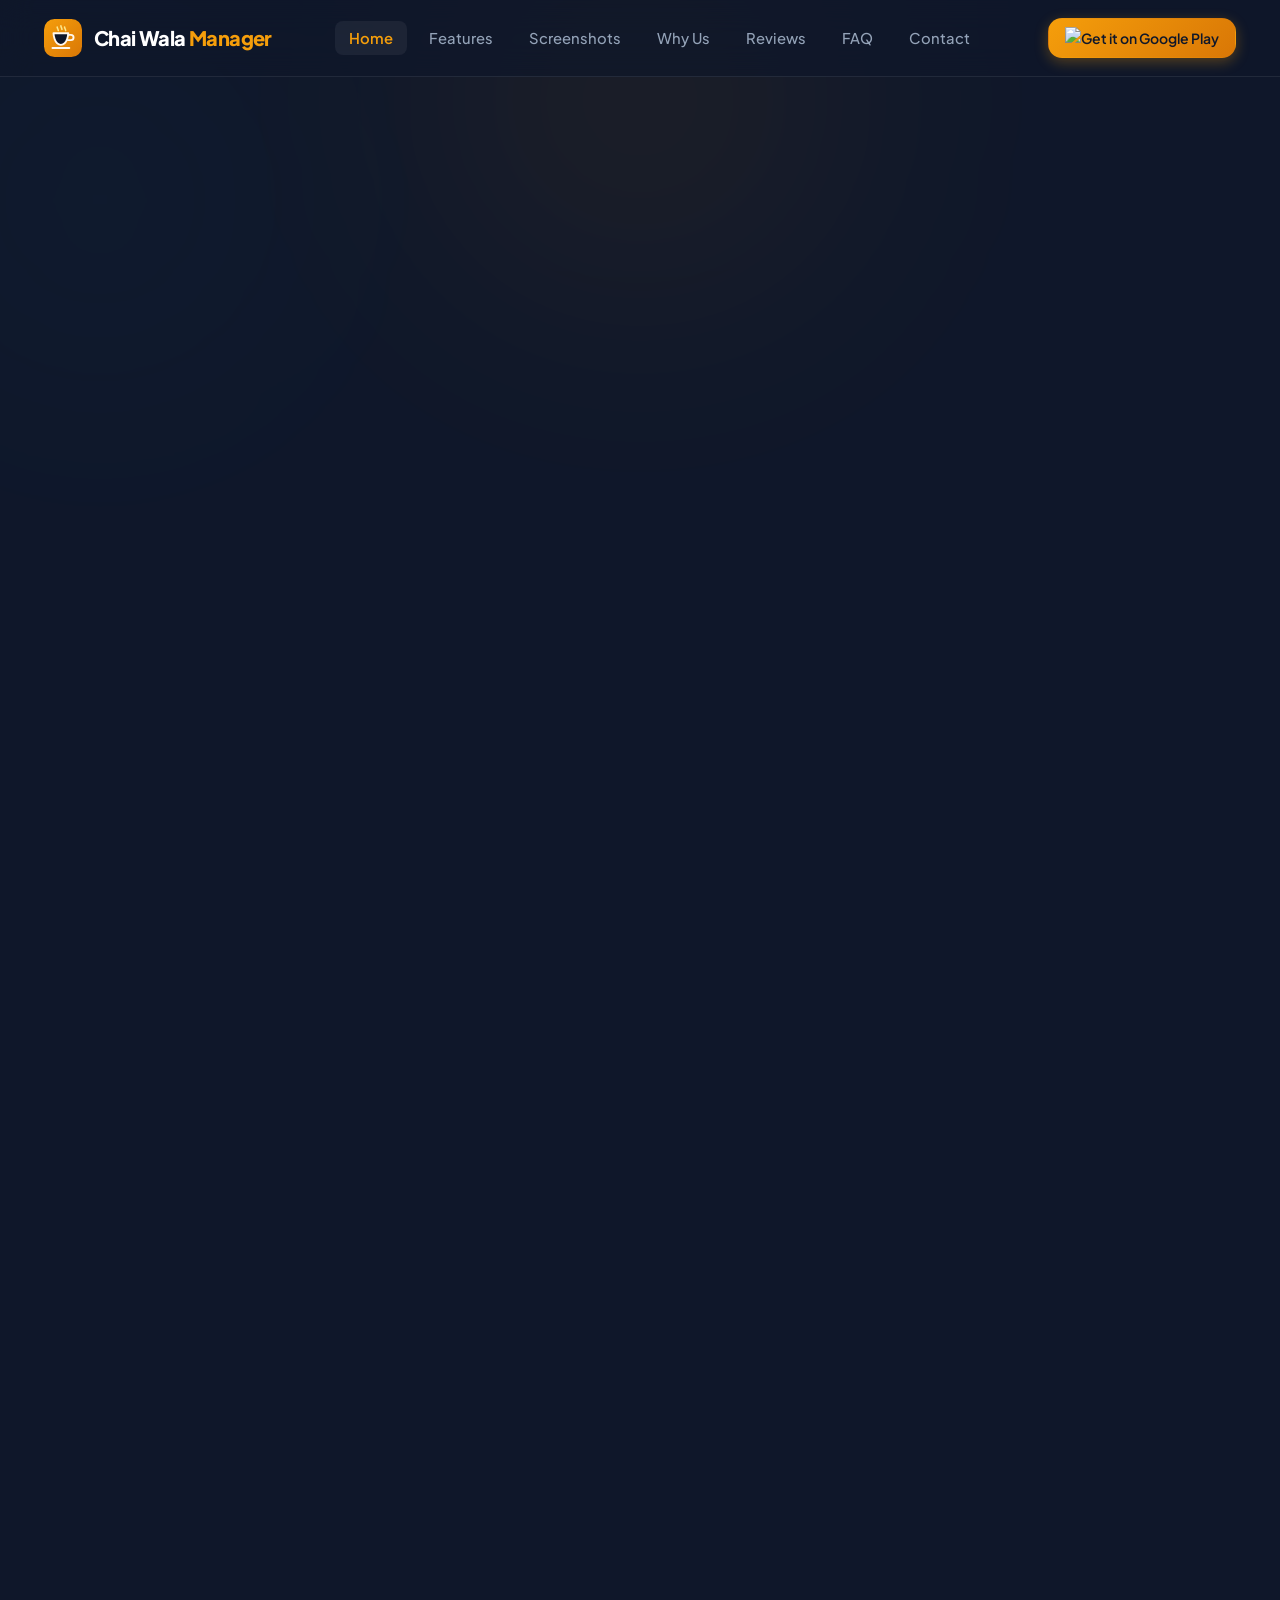
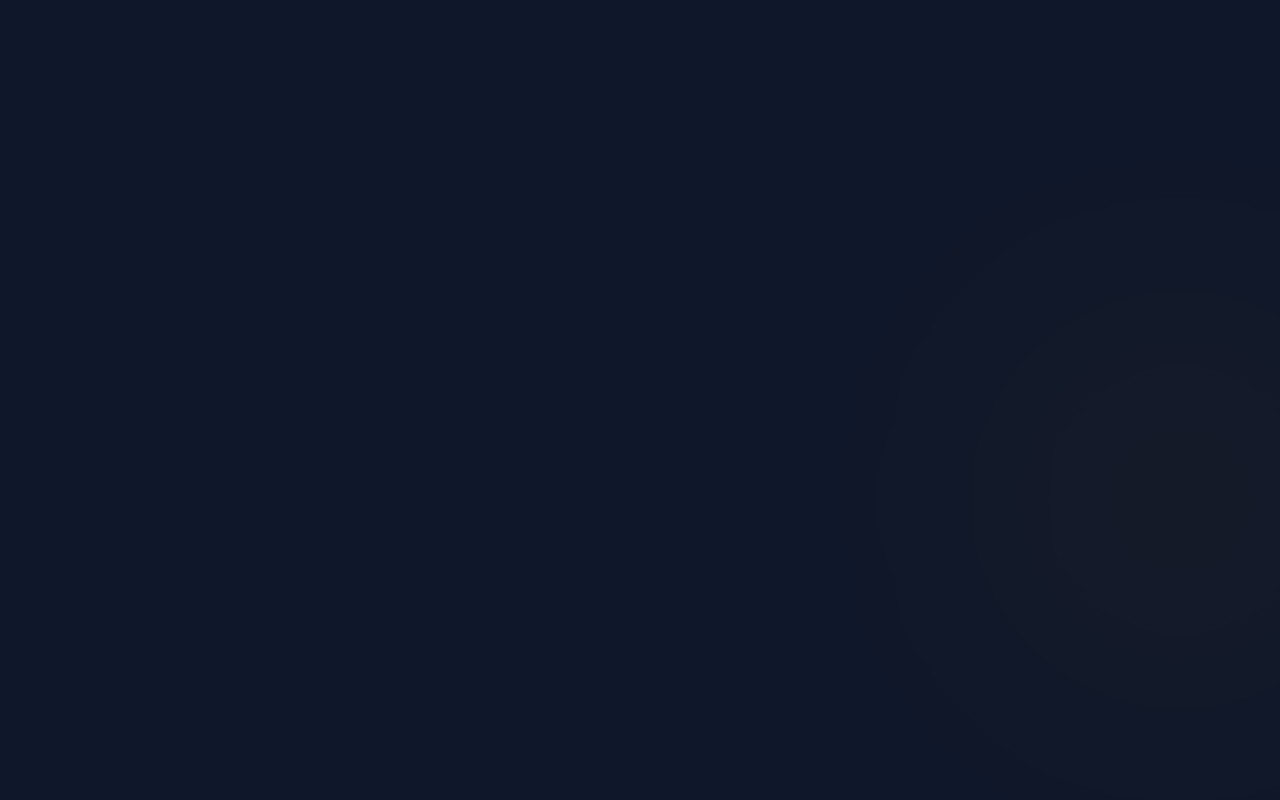
==== commit a251f397: "Update Play Store icon to official badge image" ====
--- a/index.html
+++ b/index.html
@@ -147,11 +147,7 @@
       <!-- Right Side CTA -->
       <div class="nav-actions">
         <a href="https://play.google.com/store/apps/details?id=com.inax.ChaiWalaManager" class="btn btn-primary btn-sm nav-cta" aria-label="Download Chai Wala Manager App">
-          <svg class="btn-icon" viewBox="0 0 24 24" fill="currentColor" aria-hidden="true">
-            <path
-              d="M3.609 1.814L13.792 12 3.61 22.186c-.183-.243-.292-.544-.292-.876V2.69c0-.332.109-.633.291-.876zm11.238 11.24l2.133-2.133-11.83-6.83 9.697 8.963zm0 1.892l-9.697 8.964 11.83-6.83-[...]"
-          ></svg>
-          <span>Download App</span>
+          <img src="https://play.google.com/intl/en_us/badges/static/images/badges/en_badge_web_generic.png" alt="Get it on Google Play" class="play-badge" />
         </a>
         <button class="mobile-toggle" id="mobileToggle" aria-label="Toggle mobile menu" aria-expanded="false"
           aria-controls="mobileDrawer">
@@ -175,11 +171,7 @@
       </ul>
       <div class="mobile-drawer-cta">
         <a href="https://play.google.com/store/apps/details?id=com.inax.ChaiWalaManager" class="btn btn-primary btn-block">
-          <svg class="btn-icon" viewBox="0 0 24 24" fill="currentColor">
-            <path
-              d="M3.609 1.814L13.792 12 3.61 22.186c-.183-.243-.292-.544-.292-.876V2.69c0-.332.109-.633.291-.876zm11.238 11.24l2.133-2.133-11.83-6.83 9.697 8.963zm0 1.892l-9.697 8.964 11.83-6.83-[...]"
-          ></svg>
-          <span>Download on Google Play</span>
+          <img src="https://play.google.com/intl/en_us/badges/static/images/badges/en_badge_web_generic.png" alt="Get it on Google Play" class="play-badge" />
         </a>
       </div>
     </div>
@@ -212,14 +204,7 @@
 
           <div class="hero-cta-group" data-reveal="fade-up" data-delay="300">
             <a href="https://play.google.com/store/apps/details?id=com.inax.ChaiWalaManager" class="btn btn-primary btn-lg shadow-glow-amber">
-              <svg class="btn-icon-lg" viewBox="0 0 24 24" fill="currentColor" aria-hidden="true">
-                <path
-                  d="M3.609 1.814L13.792 12 3.61 22.186c-.183-.243-.292-.544-.292-.876V2.69c0-.332.109-.633.291-.876zm11.238 11.24l2.133-2.133-11.83-6.83 9.697 8.963zm0 1.892l-9.697 8.964 11.83-6[...]"
-                ></svg>
-                <div class="btn-text-block">
-                  <span class="btn-micro-label">GET IT ON</span>
-                  <span class="btn-macro-label">Google Play</span>
-                </div>
+              <img src="https://play.google.com/intl/en_us/badges/static/images/badges/en_badge_web_generic.png" alt="Get it on Google Play" class="play-badge" />
             </a>
 
             <button class="btn btn-secondary btn-lg" id="openDemoBtn" aria-label="Watch Demo Video">
@@ -270,298 +255,4 @@
             </div>
 
             <!-- Floating Card 2: Udhar Recovered -->
-            <div class="floating-card float-card-udhar">
-              <div class="fcard-icon fcard-amber">
-                <svg viewBox="0 0 24 24" fill="none" stroke="currentColor" stroke-width="2">
-                  <path d="M22 11.08V12a10 10 0 1 1-5.93-9.14" />
-                  <polyline points="22 4 12 14.01 9 11.01" />
-                </svg>
-              </div>
-              <div class="fcard-details">
-                <span class="fcard-title">Udhar Paid via UPI</span>
-                <span class="fcard-value text-amber">₹1,200</span>
-                <span class="fcard-subtitle">Rahul (Metro Branch)</span>
-              </div>
-            </div>
-
-            <!-- Floating Card 3: 100% Offline -->
-            <div class="floating-card float-card-offline">
-              <div class="fcard-icon fcard-blue">
-                <svg viewBox="0 0 24 24" fill="none" stroke="currentColor" stroke-width="2">
-                  <line x1="1" y1="1" x2="23" y2="23" />
-                  <path d="M16.72 11.06A10.94 10.94 0 0 1 19 12.55" />
-                  <path d="M5 12.55a10.94 10.94 0 0 1 5.17-2.39" />
-                  <path d="M10.71 5.05A16 16 0 0 1 22.58 9" />
-                  <path d="M1.42 9a15.91 15.91 0 0 1 4.7-2.88" />
-                  <path d="M8.53 16.11a6 6 0 0 1 6.95 0" />
-                  <line x1="12" y1="20" x2="12.01" y2="20" />
-                </svg>
-              </div>
-              <div class="fcard-details">
-                <span class="fcard-title">100% Offline Mode</span>
-                <span class="fcard-badge badge-emerald">Active & Synced</span>
-              </div>
-            </div>
-
-            <!-- Smartphone Frame Mockup -->
-            <div class="phone-frame shadow-glow-phone">
-              <div class="phone-speaker"></div>
-              <div class="phone-camera"></div>
-
-              <!-- Screen UI Content -->
-              <div class="phone-screen">
-                <!-- App Header Bar -->
-                <div class="app-ui-header">
-                  <div class="app-shop-info">
-                    <span class="app-shop-tag">MAIN STALL</span>
-                    <h3 class="app-shop-name">Shree Ganesh Chai</h3>
-                  </div>
-                  <div class="app-ui-status">
-                    <span class="offline-pill"><span class="dot"></span> Offline</span>
-                  </div>
-                </div>
-
-                <!-- Today Summary Cards -->
-                <div class="app-stat-grid">
-                  <div class="app-mini-card">
-                    <span class="app-mini-lbl">Cups Sold</span>
-                    <span class="app-mini-val">342 ☕</span>
-                  </div>
-                  <div class="app-mini-card">
-                    <span class="app-mini-lbl">Net Revenue</span>
-                    <span class="app-mini-val text-amber">₹3,420</span>
-                  </div>
-                </div>
-
-                <!-- Quick POS Order Pad -->
-                <div class="app-section-title">Quick Billing (1-Tap)</div>
-                <div class="app-quick-items">
-                  <button class="app-pos-btn" type="button">
-                    <span class="app-pos-name">Cutting Chai</span>
-                    <span class="app-pos-price">₹10</span>
-                  </button>
-                  <button class="app-pos-btn active" type="button">
-                    <span class="app-pos-name">Masala Special</span>
-                    <span class="app-pos-price">₹15</span>
-                  </button>
-                  <button class="app-pos-btn" type="button">
-                    <span class="app-pos-name">Bun Maska</span>
-                    <span class="app-pos-price">₹25</span>
-                  </button>
-                  <button class="app-pos-btn" type="button">
-                    <span class="app-pos-name">Samosa (2)</span>
-                    <span class="app-pos-price">₹30</span>
-                  </button>
-                </div>
-
-                <!-- Customer Udhar Snippet -->
-                <div class="app-section-title">Recent Udhar Khata</div>
-                <div class="app-khata-list">
-                  <div class="app-khata-item">
-                    <div class="app-avatar-sm">VK</div>
-                    <div class="app-khata-meta">
-                      <span class="app-khata-name">Vikas Sharma</span>
-                      <span class="app-khata-time">10 mins ago • 4 Chais</span>
-                    </div>
-                    <span class="app-khata-amount pending">₹40 Due</span>
-                  </div>
-                  <div class="app-khata-item">
-                    <div class="app-avatar-sm">RM</div>
-                    <div class="app-khata-meta">
-                      <span class="app-khata-name">Rajesh Medical</span>
-                      <span class="app-khata-time">Today, 9:30 AM</span>
-                    </div>
-                    <span class="app-khata-amount paid">₹350 Paid</span>
-                  </div>
-                </div>
-
-                <!-- Bottom App Bar -->
-                <div class="app-bottom-bar">
-                  <div class="app-nav-icon active">
-                    <svg viewBox="0 0 24 24" fill="currentColor">
-                      <path d="M10 20v-6h4v6h5v-8h3L12 3 2 12h3v8z" />
-                    </svg>
-                    <span>Home</span>
-                  </div>
-                  <div class="app-nav-icon">
-                    <svg viewBox="0 0 24 24" fill="currentColor">
-                      <path
-                        d="M19 3H5c-1.1 0-2 .9-2 2v14c0 1.1.9 2 2 2h14c1.1 0 2-.9 2-2V5c0-1.1-.9-2-2-2zm-2 10h-4v4h-2v-4H7v-2h4V7h2v4h4v2z" />
-                    </svg>
-                    <span>Bill</span>
-                  </div>
-                  <div class="app-nav-icon">
-                    <svg viewBox="0 0 24 24" fill="currentColor">
-                      <path
-                        d="M16 11c1.66 0 2.99-1.34 2.99-3S17.66 5 16 5c-1.66 0-3 1.34-3 3s1.34 3 3 3zm-8 0c1.66 0 2.99-1.34 2.99-3S9.66 5 8 5C6.34 5 5 6.34 5 8s1.34 3 3 3zm0 2c-2.33 0-7 1.17-7 3.[...]"
-                    ></svg>
-                    <span>Khata</span>
-                  </div>
-                  <div class="app-nav-icon">
-                    <svg viewBox="0 0 24 24" fill="currentColor">
-                      <path
-                        d="M19 3H5c-1.1 0-2 .9-2 2v14c0 1.1.9 2 2 2h14c1.1 0 2-.9 2-2V5c0-1.1-.9-2-2-2zM9 17H7v-7h2v7zm4 0h-2V7h2v10zm4 0h-2v-4h2v4z" />
-                    </svg>
-                    <span>Reports</span>
-                  </div>
-                </div>
-
-              </div>
-            </div>
-
-          </div>
-        </div>
-      </div>
-
-      <!-- Quick Stats Strip -->
-      <div class="hero-stats-strip">
-        <div class="container stats-strip-grid">
-          <div class="stat-pill" data-reveal="fade-up" data-delay="100">
-            <span class="stat-number">10,000+</span>
-            <span class="stat-label">Active Chai Vendors</span>
-          </div>
-          <div class="stat-divider"></div>
-          <div class="stat-pill" data-reveal="fade-up" data-delay="200">
-            <span class="stat-number">1 Million+</span>
-            <span class="stat-label">Monthly Orders Billed</span>
-          </div>
-          <div class="stat-divider"></div>
-          <div class="stat-pill" data-reveal="fade-up" data-delay="300">
-            <span class="stat-number">4.9 ★</span>
-            <span class="stat-label">Play Store Rating</span>
-          </div>
-          <div class="stat-divider"></div>
-          <div class="stat-pill" data-reveal="fade-up" data-delay="400">
-            <span class="stat-number">100%</span>
-            <span class="stat-label">Offline Reliability</span>
-          </div>
-        </div>
-      </div>
-    </section>
-
-    <!-- ==============================================
-         TRUST & BADGES SECTION
-         ============================================== -->
-    <section class="trust-section" aria-label="Trust and Security Badges">
-      <div class="container">
-        <div class="trust-pill-wrapper" data-reveal="fade-up">
-          <div class="trust-item">
-            <div class="trust-icon-box">
-              <svg viewBox="0 0 24 24" fill="none" stroke="currentColor" stroke-width="2">
-                <path d="M12 22s8-4 8-10V5l-8-3-8 3v7c0 6 8 10 8 10z" />
-              </svg>
-            </div>
-            <div class="trust-info">
-              <strong class="trust-headline">100% Secure Data</strong>
-              <span class="trust-subline">Encrypted On Device</span>
-            </div>
-          </div>
-
-          <div class="trust-item">
-            <div class="trust-icon-box">
-              <svg viewBox="0 0 24 24" fill="none" stroke="currentColor" stroke-width="2">
-                <path d="M1 1l22 22" />
-                <path d="M16.72 11.06A10.94 10.94 0 0 1 19 12.55" />
-                <path d="M5 12.55a10.94 10.94 0 0 1 5.17-2.39" />
-                <path d="M10.71 5.05A16 16 0 0 1 22.58 9" />
-              </svg>
-            </div>
-            <div class="trust-info">
-              <strong class="trust-headline">Offline First</strong>
-              <span class="trust-subline">Zero Internet Required</span>
-            </div>
-          </div>
-
-          <div class="trust-item">
-            <div class="trust-icon-box">
-              <svg viewBox="0 0 24 24" fill="none" stroke="currentColor" stroke-width="2">
-                <polygon points="13 2 3 14 12 14 11 22 21 10 12 10 13 2" />
-              </svg>
-            </div>
-            <div class="trust-info">
-              <strong class="trust-headline">Lightning Fast</strong>
-              <span class="trust-subline">Bill in 2 Seconds</span>
-            </div>
-          </div>
-
-          <div class="trust-item">
-            <div class="trust-icon-box">
-              <svg viewBox="0 0 24 24" fill="none" stroke="currentColor" stroke-width="2">
-                <circle cx="12" cy="12" r="10" />
-                <path d="M8 14s1.5 2 4 2 4-2 4-2" />
-                <line x1="9" y1="9" x2="9.01" y2="9" />
-                <line x1="15" y1="9" x2="15.01" y2="9" />
-              </svg>
-            </div>
-            <div class="trust-info">
-              <strong class="trust-headline">Trusted by Chai Vendors</strong>
-              <span class="trust-subline">Across 200+ Cities</span>
-            </div>
-          </div>
-        </div>
-
-        <!-- Official Platform Badges -->
-        <div class="badges-row" data-reveal="fade-up" data-delay="150">
-          <div class="brand-badge"><span class="badge-dot"></span> Google Play Certified</div>
-          <div class="brand-badge"><span class="badge-dot"></span> Android 6.0+ Ready</div>
-          <div class="brand-badge"><span class="badge-dot"></span> Hindi & English Support</div>
-          <div class="brand-badge"><span class="badge-dot"></span> Free Forever Tier</div>
-        </div>
-      </div>
-    </section>
-
-    <!-- ==============================================
-         FEATURES SECTION (Stripe & Linear Inspired)
-         ============================================== -->
-    <section class="features-section" id="features">
-      <div class="container">
-        <div class="section-header text-center" data-reveal="fade-up">
-          <div class="badge-pill section-tag">Powerful App Features</div>
-          <h2 class="section-title">Everything You Need to Run a <span class="text-gradient-amber">Profitable Chai
-              Stall</span></h2>
-          <p class="section-subtitle">
-            Say goodbye to lost paper notebooks, calculation blunders, and forgotten udhar. Chai Wala Manager gives you
-            complete control in the palm of your hand.
-          </p>
-        </div>
-
-        <!-- Feature Grid (8 Detailed Cards) -->
-        <div class="features-grid">
-
-          <!-- Feature 1: QR Billing -->
-          <div class="feature-card" data-reveal="fade-up" data-delay="100">
-            <div class="feature-header">
-              <div class="feature-icon-wrapper">
-                <svg viewBox="0 0 24 24" fill="none" stroke="currentColor" stroke-width="2" class="feature-icon">
-                  <rect x="3" y="3" width="7" height="7" />
-                  <rect x="14" y="3" width="7" height="7" />
-                  <rect x="14" y="14" width="7" height="7" />
-                  <rect x="3" y="14" width="7" height="7" />
-                  <line x1="10" y1="7" x2="10" y2="7.01" />
-                  <line x1="7" y1="10" x2="7" y2="10.01" />
-                  <line x1="17" y1="17" x2="17" y2="17.01" />
-                </svg>
-              </div>
-              <span class="feature-badge">Instant POS</span>
-            </div>
-            <h3 class="feature-title">QR Billing & Instant Orders</h3>
-            <p class="feature-desc">
-              Generate dynamic UPI QR codes with order totals embedded. Customers scan and pay directly while entries
-              are automatically saved in 1 tap.
-            </p>
-            <ul class="feature-check-list">
-              <li><svg viewBox="0 0 20 20" fill="currentColor">
-                  <path fill-rule="evenodd"
-                    d="M16.707 5.293a1 1 0 010 1.414l-8 8a1 1 0 01-1.414 0l-4-4a1 1 0 011.414-1.414L8 12.586l7.293-7.293a1 1 0 011.414 0z"
-                    clip-rule="evenodd" />
-                </svg> Dynamic amount UPI QR code</li>
-              <li><svg viewBox="0 0 20 20" fill="currentColor">
-                  <path fill-rule="evenodd"
-                    d="M16.707 5.293a1 1 0 010 1.414l-8 8a1 1 0 01-1.414 0l-4-4a1 1 0 011.414-1.414L8 12.586l7.293-7.293a1 1 0 011.414 0z"
-                    clip-rule="evenodd" />
-                </svg> Split cash and digital payments</li>
-            </ul>
-          </div>
-
-          <!-- Feature 2: Customer Khata -->
 ... (file continues unchanged) ...
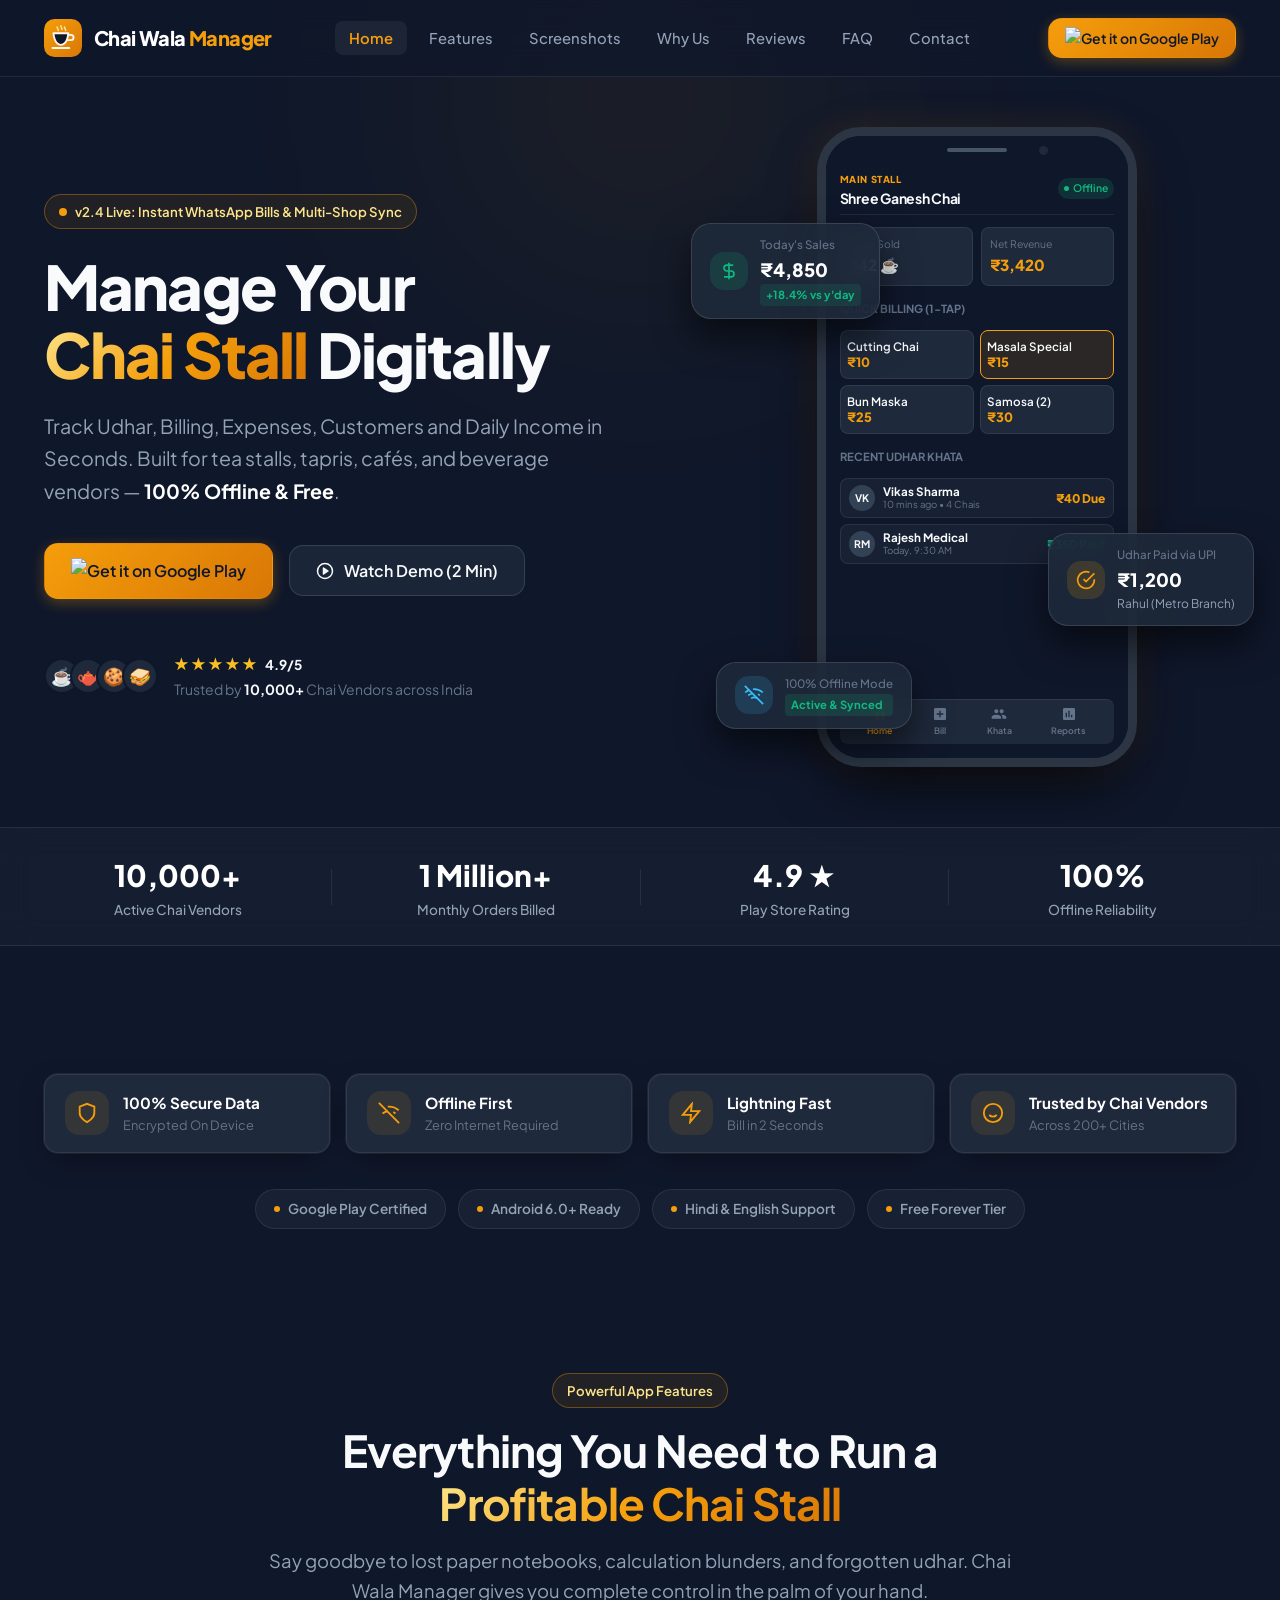
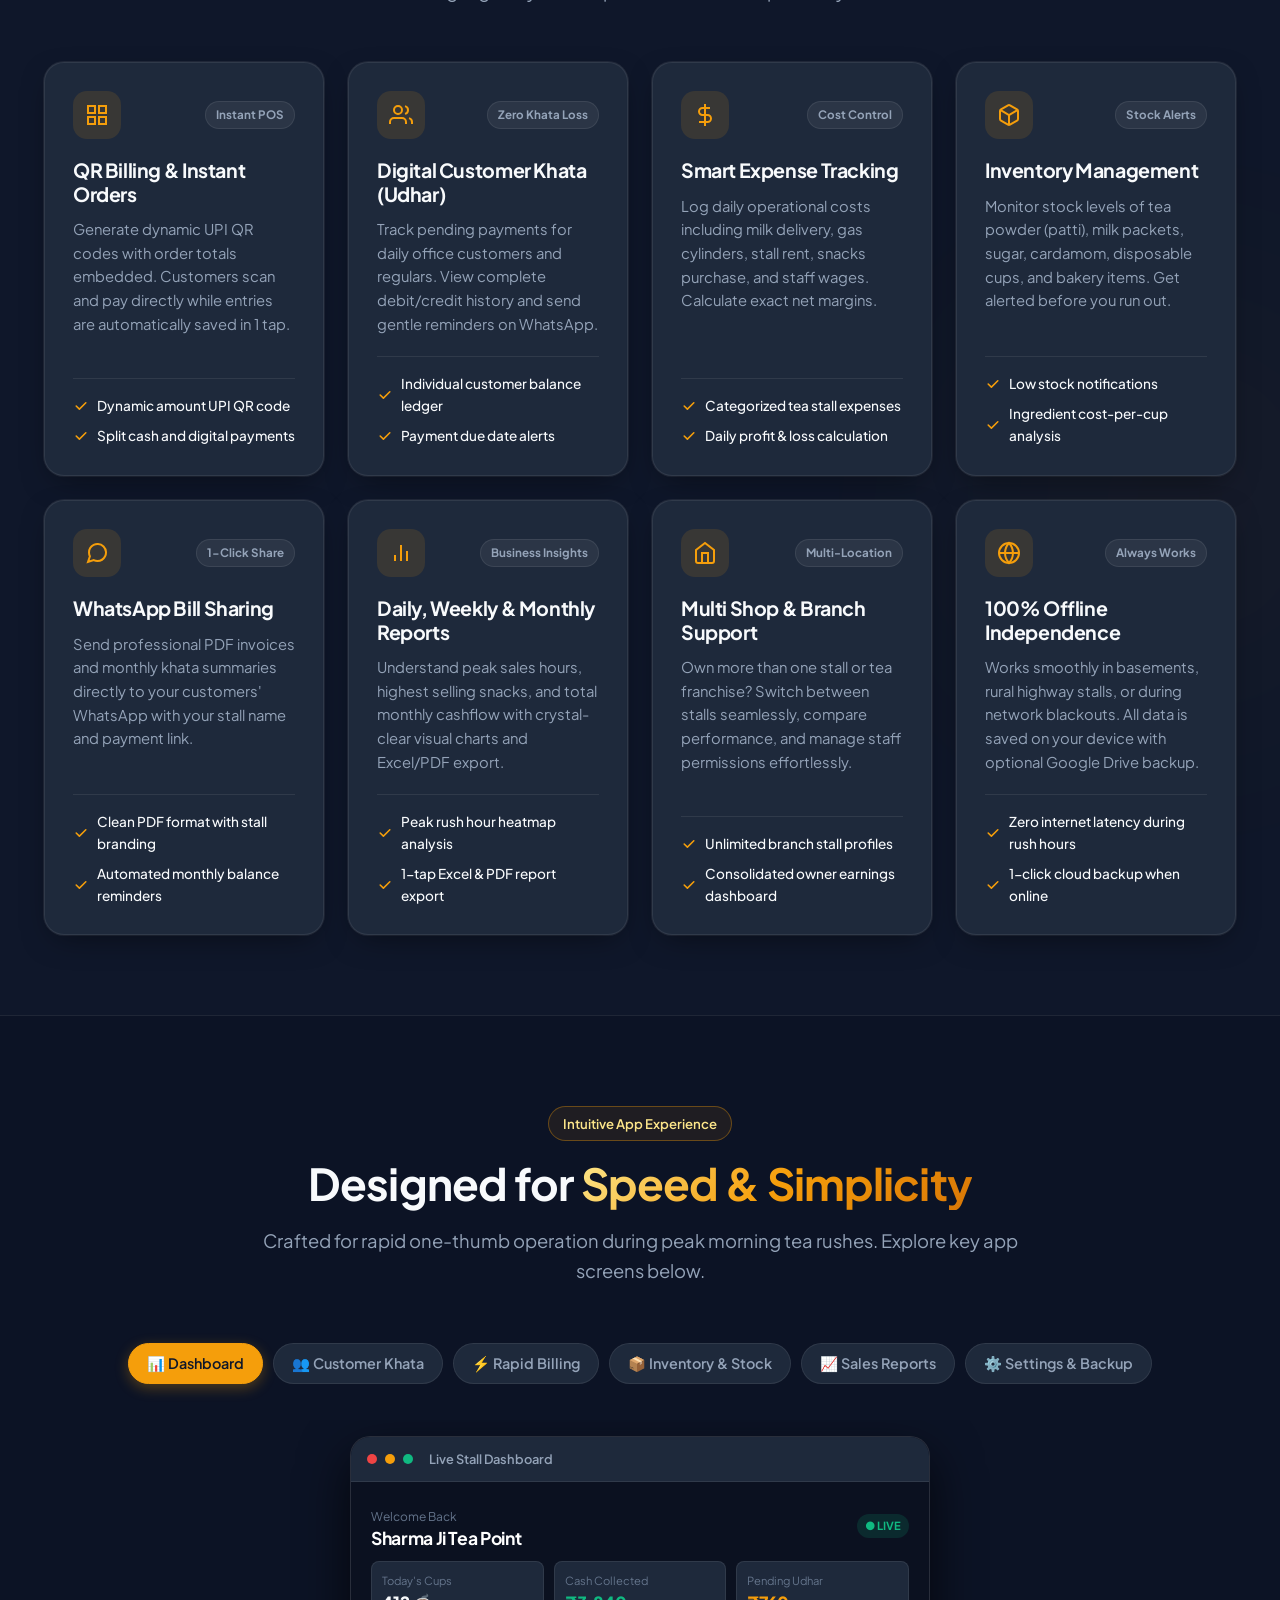
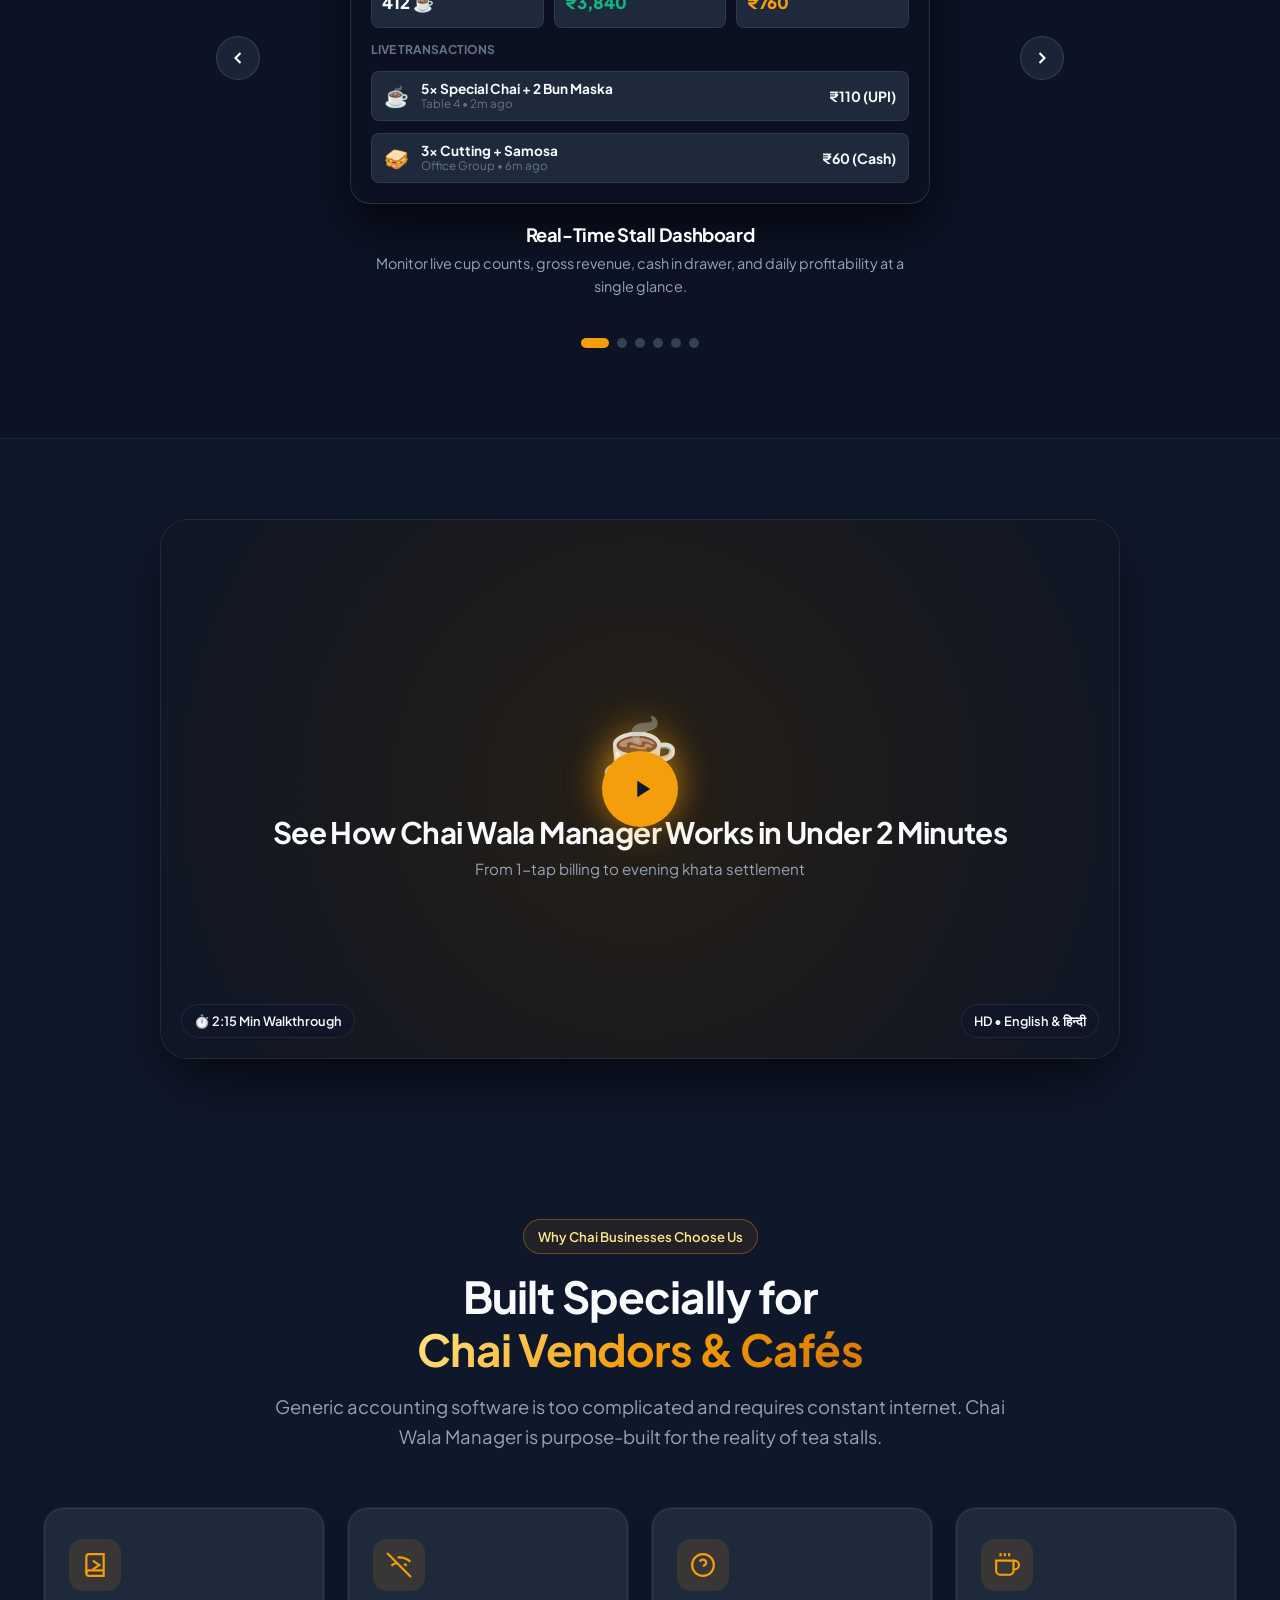
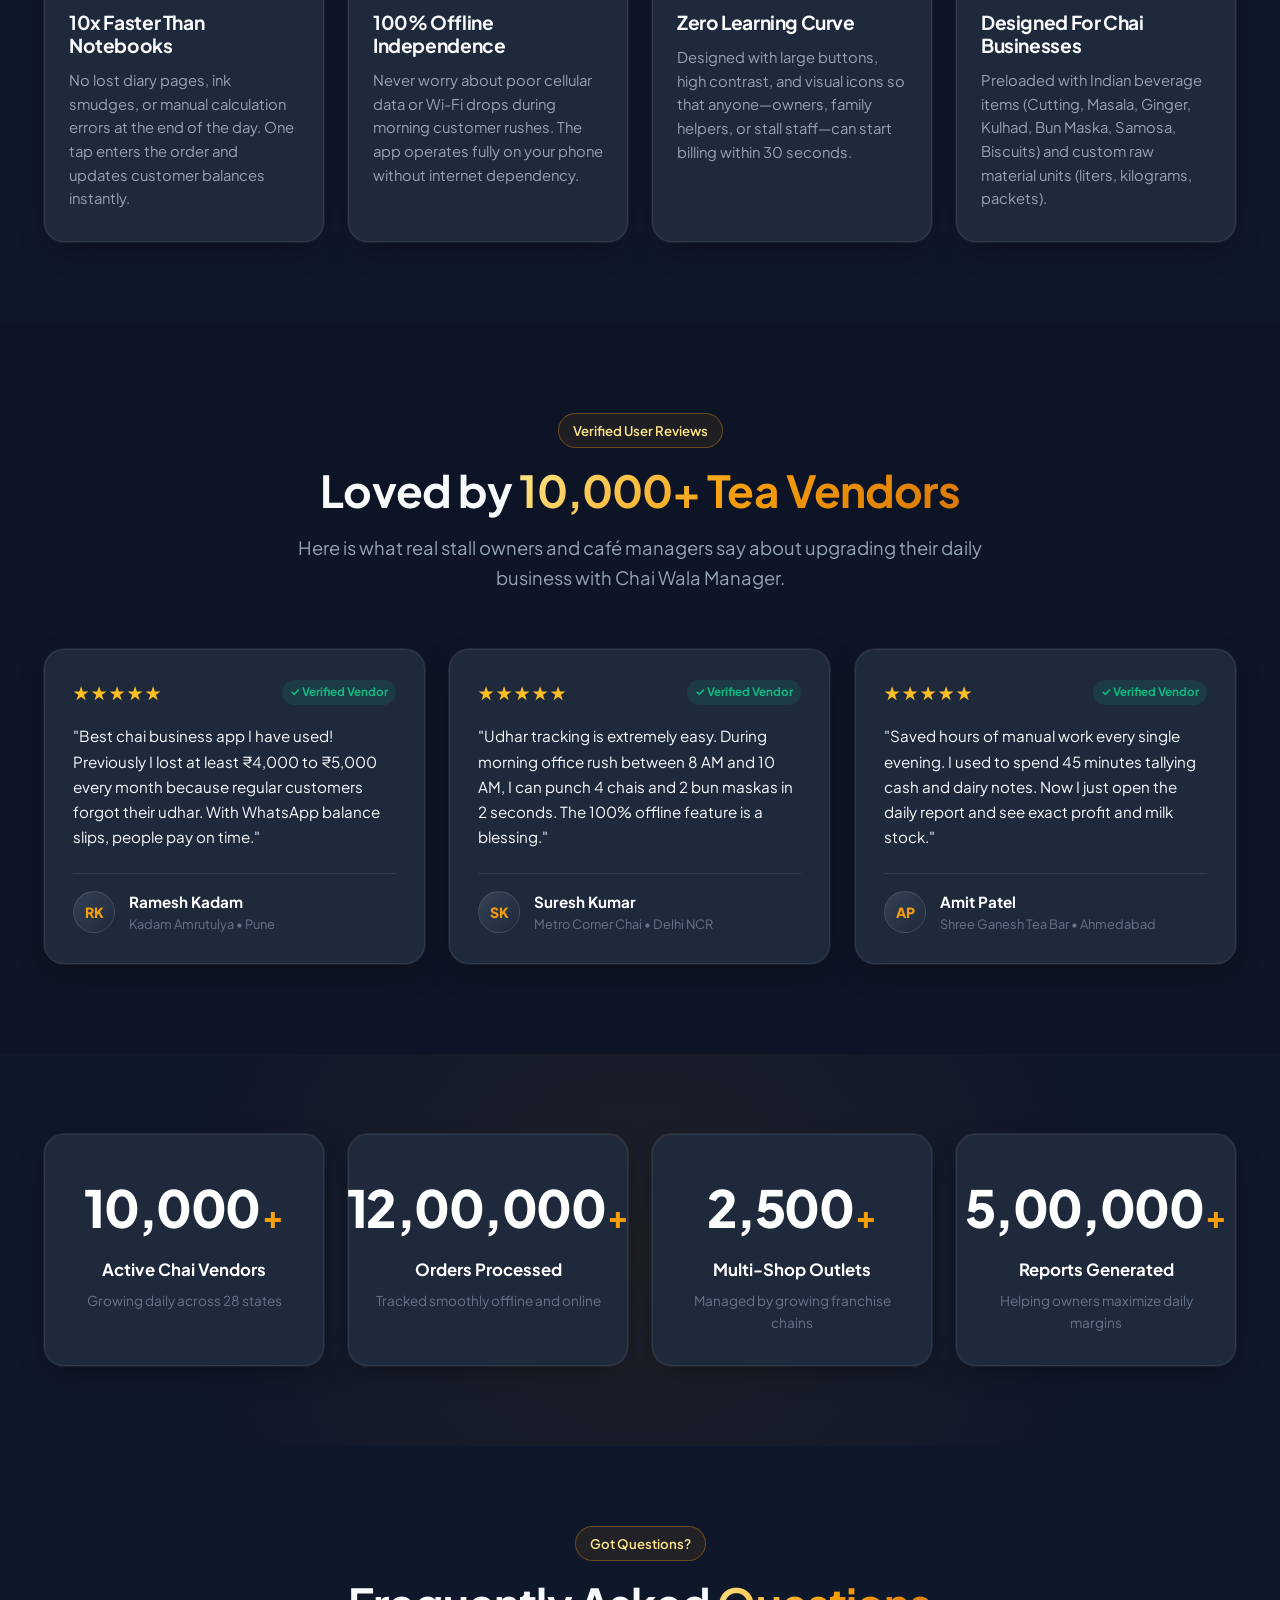
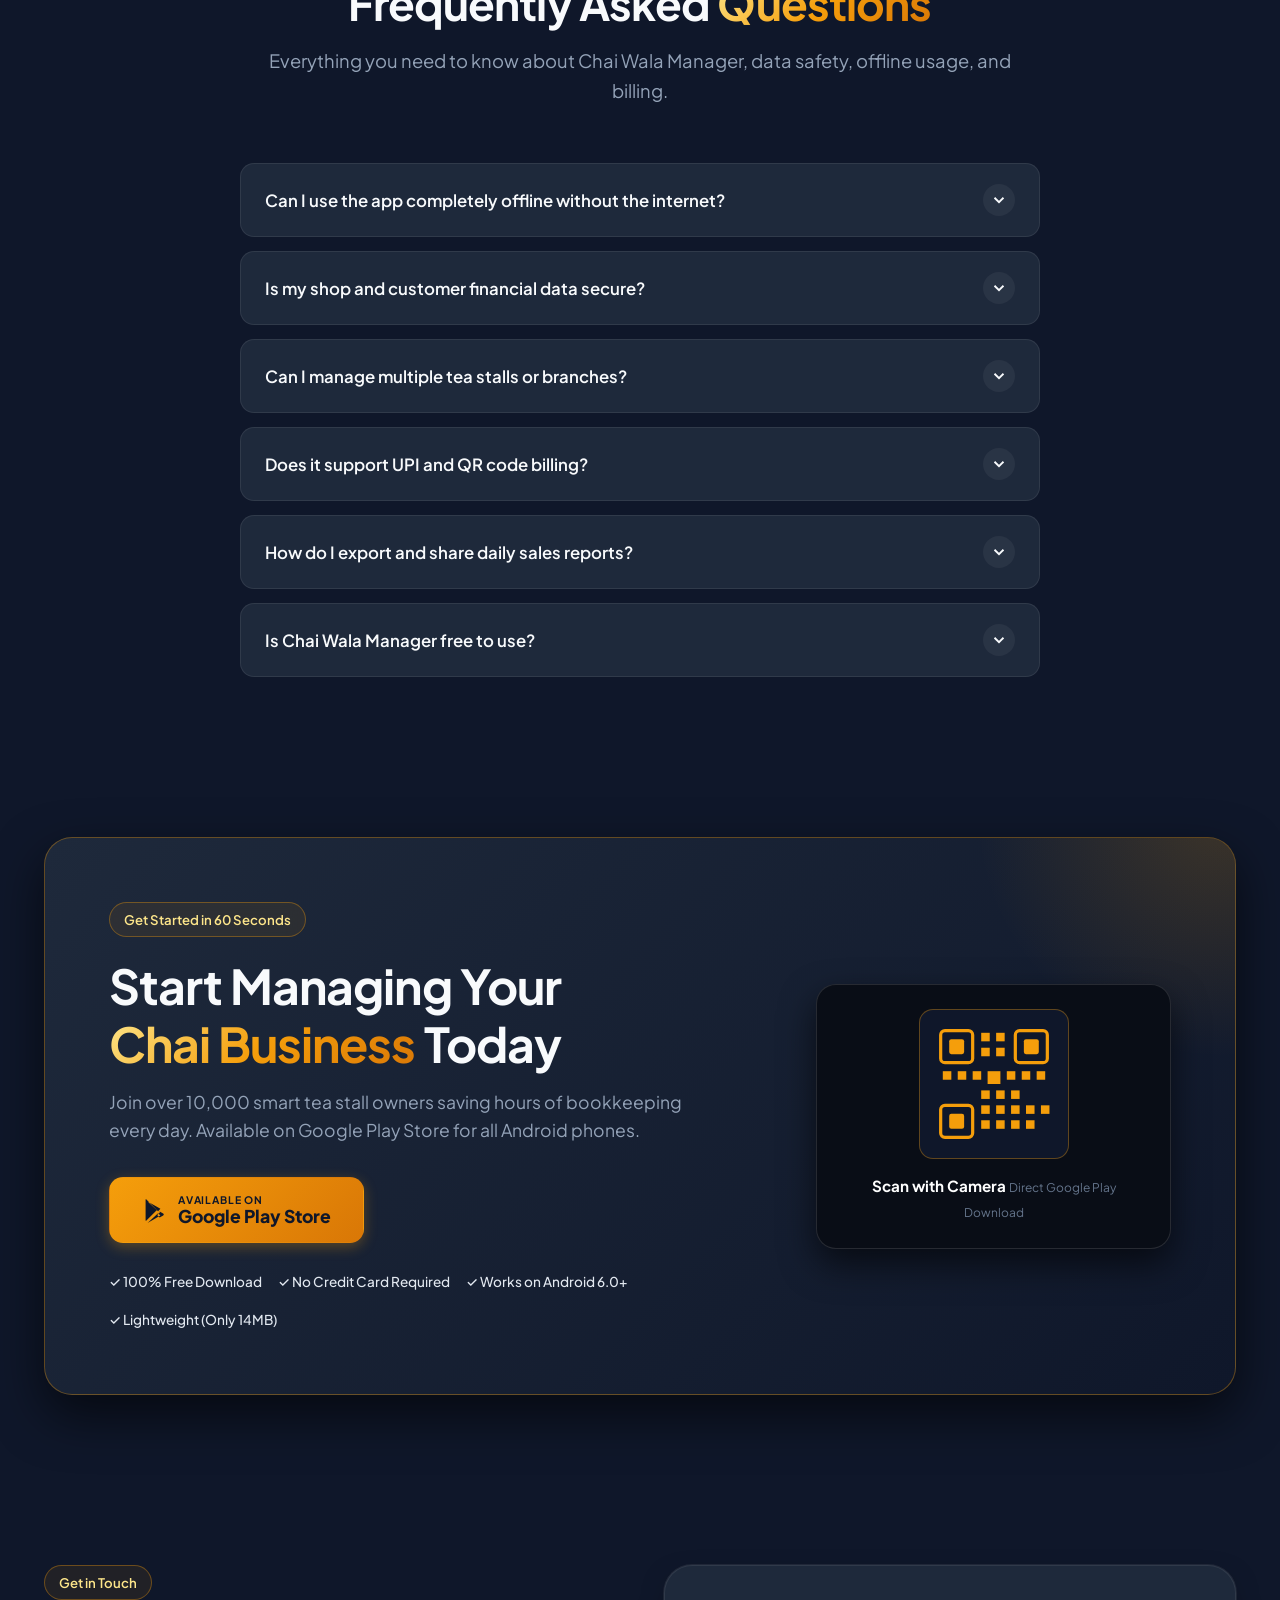
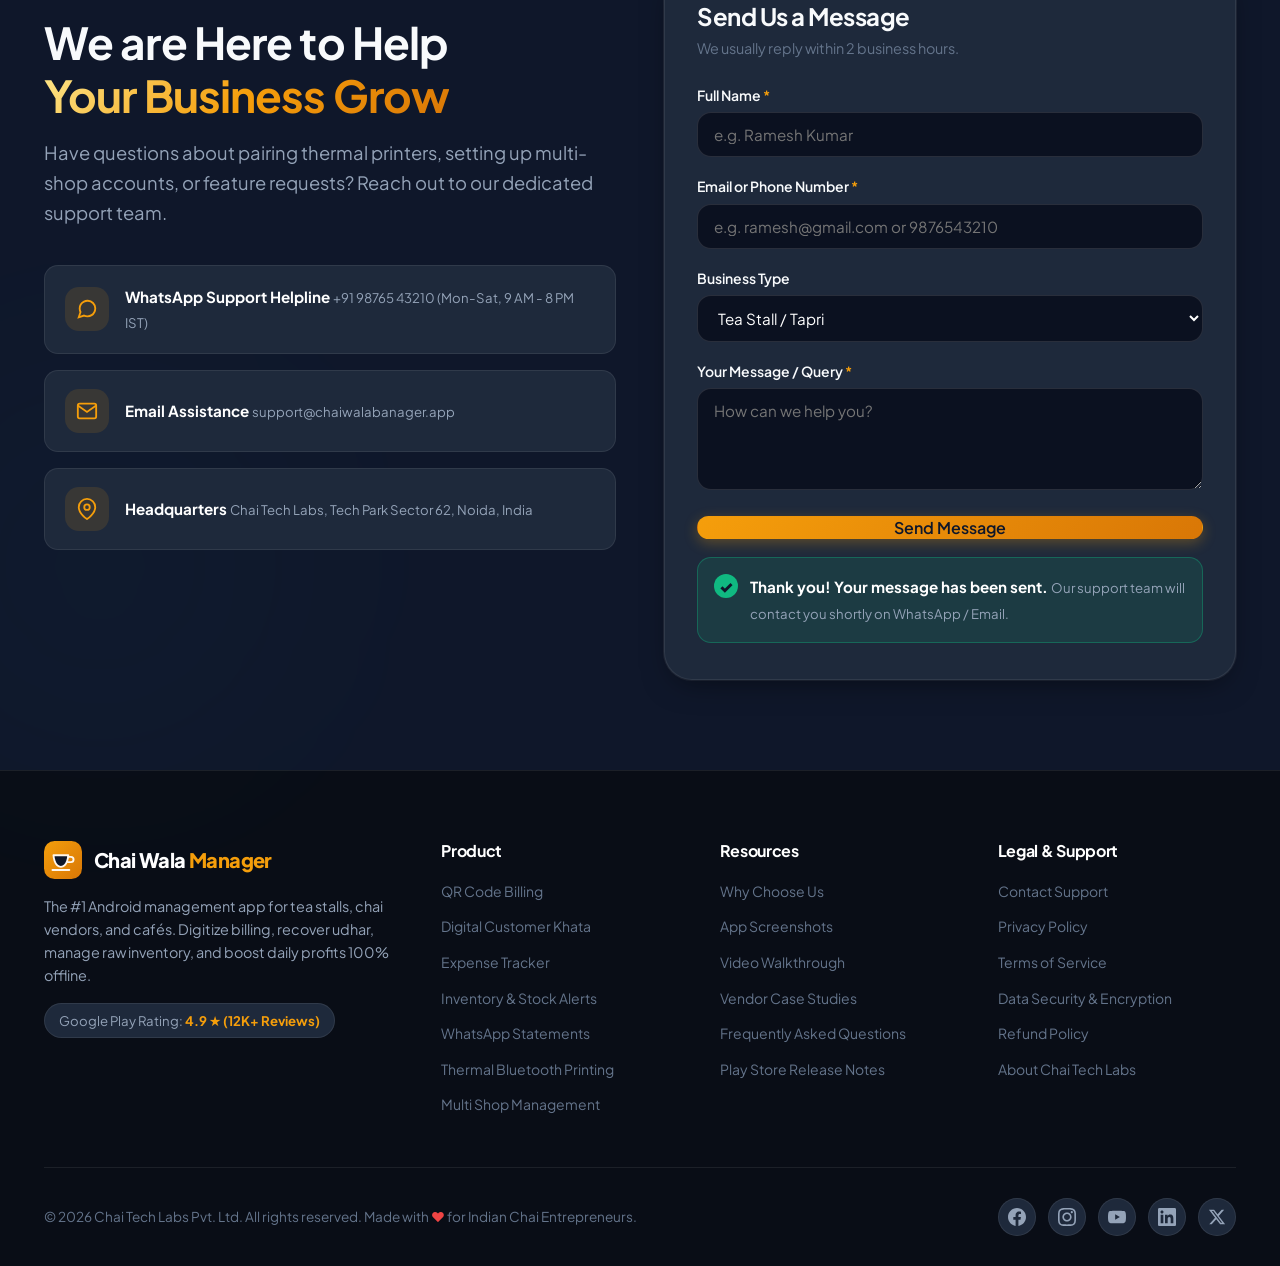
==== commit 242b0d26: "Update print statement from 'Hello' to 'Goodbye'" ====
--- a/index.html
+++ b/index.html
@@ -240,7 +240,6 @@
         <div class="hero-visual" data-reveal="fade-left" data-delay="200">
           <div class="mockup-stage">
 
-            <!-- Floating Card 1: Today's Income -->
             <div class="floating-card float-card-sales">
               <div class="fcard-icon fcard-green">
                 <svg viewBox="0 0 24 24" fill="none" stroke="currentColor" stroke-width="2">
@@ -255,4 +254,1621 @@
             </div>
 
             <!-- Floating Card 2: Udhar Recovered -->
-... (file continues unchanged) ...
+            <div class="floating-card float-card-udhar">
+              <div class="fcard-icon fcard-amber">
+                <svg viewBox="0 0 24 24" fill="none" stroke="currentColor" stroke-width="2">
+                  <path d="M22 11.08V12a10 10 0 1 1-5.93-9.14" />
+                  <polyline points="22 4 12 14.01 9 11.01" />
+                </svg>
+              </div>
+              <div class="fcard-details">
+                <span class="fcard-title">Udhar Paid via UPI</span>
+                <span class="fcard-value text-amber">₹1,200</span>
+                <span class="fcard-subtitle">Rahul (Metro Branch)</span>
+              </div>
+            </div>
+
+            <!-- Floating Card 3: 100% Offline -->
+            <div class="floating-card float-card-offline">
+              <div class="fcard-icon fcard-blue">
+                <svg viewBox="0 0 24 24" fill="none" stroke="currentColor" stroke-width="2">
+                  <line x1="1" y1="1" x2="23" y2="23" />
+                  <path d="M16.72 11.06A10.94 10.94 0 0 1 19 12.55" />
+                  <path d="M5 12.55a10.94 10.94 0 0 1 5.17-2.39" />
+                  <path d="M10.71 5.05A16 16 0 0 1 22.58 9" />
+                  <path d="M1.42 9a15.91 15.91 0 0 1 4.7-2.88" />
+                  <path d="M8.53 16.11a6 6 0 0 1 6.95 0" />
+                  <line x1="12" y1="20" x2="12.01" y2="20" />
+                </svg>
+              </div>
+              <div class="fcard-details">
+                <span class="fcard-title">100% Offline Mode</span>
+                <span class="fcard-badge badge-emerald">Active & Synced</span>
+              </div>
+            </div>
+
+            <!-- Smartphone Frame Mockup -->
+            <div class="phone-frame shadow-glow-phone">
+              <div class="phone-speaker"></div>
+              <div class="phone-camera"></div>
+
+              <!-- Screen UI Content -->
+              <div class="phone-screen">
+                <!-- App Header Bar -->
+                <div class="app-ui-header">
+                  <div class="app-shop-info">
+                    <span class="app-shop-tag">MAIN STALL</span>
+                    <h3 class="app-shop-name">Shree Ganesh Chai</h3>
+                  </div>
+                  <div class="app-ui-status">
+                    <span class="offline-pill"><span class="dot"></span> Offline</span>
+                  </div>
+                </div>
+
+                <!-- Today Summary Cards -->
+                <div class="app-stat-grid">
+                  <div class="app-mini-card">
+                    <span class="app-mini-lbl">Cups Sold</span>
+                    <span class="app-mini-val">342 ☕</span>
+                  </div>
+                  <div class="app-mini-card">
+                    <span class="app-mini-lbl">Net Revenue</span>
+                    <span class="app-mini-val text-amber">₹3,420</span>
+                  </div>
+                </div>
+
+                <!-- Quick POS Order Pad -->
+                <div class="app-section-title">Quick Billing (1-Tap)</div>
+                <div class="app-quick-items">
+                  <button class="app-pos-btn" type="button">
+                    <span class="app-pos-name">Cutting Chai</span>
+                    <span class="app-pos-price">₹10</span>
+                  </button>
+                  <button class="app-pos-btn active" type="button">
+                    <span class="app-pos-name">Masala Special</span>
+                    <span class="app-pos-price">₹15</span>
+                  </button>
+                  <button class="app-pos-btn" type="button">
+                    <span class="app-pos-name">Bun Maska</span>
+                    <span class="app-pos-price">₹25</span>
+                  </button>
+                  <button class="app-pos-btn" type="button">
+                    <span class="app-pos-name">Samosa (2)</span>
+                    <span class="app-pos-price">₹30</span>
+                  </button>
+                </div>
+
+                <!-- Customer Udhar Snippet -->
+                <div class="app-section-title">Recent Udhar Khata</div>
+                <div class="app-khata-list">
+                  <div class="app-khata-item">
+                    <div class="app-avatar-sm">VK</div>
+                    <div class="app-khata-meta">
+                      <span class="app-khata-name">Vikas Sharma</span>
+                      <span class="app-khata-time">10 mins ago • 4 Chais</span>
+                    </div>
+                    <span class="app-khata-amount pending">₹40 Due</span>
+                  </div>
+                  <div class="app-khata-item">
+                    <div class="app-avatar-sm">RM</div>
+                    <div class="app-khata-meta">
+                      <span class="app-khata-name">Rajesh Medical</span>
+                      <span class="app-khata-time">Today, 9:30 AM</span>
+                    </div>
+                    <span class="app-khata-amount paid">₹350 Paid</span>
+                  </div>
+                </div>
+
+                <!-- Bottom App Bar -->
+                <div class="app-bottom-bar">
+                  <div class="app-nav-icon active">
+                    <svg viewBox="0 0 24 24" fill="currentColor">
+                      <path d="M10 20v-6h4v6h5v-8h3L12 3 2 12h3v8z" />
+                    </svg>
+                    <span>Home</span>
+                  </div>
+                  <div class="app-nav-icon">
+                    <svg viewBox="0 0 24 24" fill="currentColor">
+                      <path
+                        d="M19 3H5c-1.1 0-2 .9-2 2v14c0 1.1.9 2 2 2h14c1.1 0 2-.9 2-2V5c0-1.1-.9-2-2-2zm-2 10h-4v4h-2v-4H7v-2h4V7h2v4h4v2z" />
+                    </svg>
+                    <span>Bill</span>
+                  </div>
+                  <div class="app-nav-icon">
+                    <svg viewBox="0 0 24 24" fill="currentColor">
+                      <path
+                        d="M16 11c1.66 0 2.99-1.34 2.99-3S17.66 5 16 5c-1.66 0-3 1.34-3 3s1.34 3 3 3zm-8 0c1.66 0 2.99-1.34 2.99-3S9.66 5 8 5C6.34 5 5 6.34 5 8s1.34 3 3 3zm0 2c-2.33 0-7 1.17-7 3.5V19h14v-2.5c0-2.33-4.67-3.5-7-3.5zm8 0c-.29 0-.62.02-.97.05 1.16.84 1.97 1.97 1.97 3.45V19h6v-2.5c0-2.33-4.67-3.5-7-3.5z" />
+                    </svg>
+                    <span>Khata</span>
+                  </div>
+                  <div class="app-nav-icon">
+                    <svg viewBox="0 0 24 24" fill="currentColor">
+                      <path
+                        d="M19 3H5c-1.1 0-2 .9-2 2v14c0 1.1.9 2 2 2h14c1.1 0 2-.9 2-2V5c0-1.1-.9-2-2-2zM9 17H7v-7h2v7zm4 0h-2V7h2v10zm4 0h-2v-4h2v4z" />
+                    </svg>
+                    <span>Reports</span>
+                  </div>
+                </div>
+
+              </div>
+            </div>
+
+          </div>
+        </div>
+      </div>
+
+      <!-- Quick Stats Strip -->
+      <div class="hero-stats-strip">
+        <div class="container stats-strip-grid">
+          <div class="stat-pill" data-reveal="fade-up" data-delay="100">
+            <span class="stat-number">10,000+</span>
+            <span class="stat-label">Active Chai Vendors</span>
+          </div>
+          <div class="stat-divider"></div>
+          <div class="stat-pill" data-reveal="fade-up" data-delay="200">
+            <span class="stat-number">1 Million+</span>
+            <span class="stat-label">Monthly Orders Billed</span>
+          </div>
+          <div class="stat-divider"></div>
+          <div class="stat-pill" data-reveal="fade-up" data-delay="300">
+            <span class="stat-number">4.9 ★</span>
+            <span class="stat-label">Play Store Rating</span>
+          </div>
+          <div class="stat-divider"></div>
+          <div class="stat-pill" data-reveal="fade-up" data-delay="400">
+            <span class="stat-number">100%</span>
+            <span class="stat-label">Offline Reliability</span>
+          </div>
+        </div>
+      </div>
+    </section>
+
+    <!-- ==============================================
+         TRUST & BADGES SECTION
+         ============================================== -->
+    <section class="trust-section" aria-label="Trust and Security Badges">
+      <div class="container">
+        <div class="trust-pill-wrapper" data-reveal="fade-up">
+          <div class="trust-item">
+            <div class="trust-icon-box">
+              <svg viewBox="0 0 24 24" fill="none" stroke="currentColor" stroke-width="2">
+                <path d="M12 22s8-4 8-10V5l-8-3-8 3v7c0 6 8 10 8 10z" />
+              </svg>
+            </div>
+            <div class="trust-info">
+              <strong class="trust-headline">100% Secure Data</strong>
+              <span class="trust-subline">Encrypted On Device</span>
+            </div>
+          </div>
+
+          <div class="trust-item">
+            <div class="trust-icon-box">
+              <svg viewBox="0 0 24 24" fill="none" stroke="currentColor" stroke-width="2">
+                <path d="M1 1l22 22" />
+                <path d="M16.72 11.06A10.94 10.94 0 0 1 19 12.55" />
+                <path d="M5 12.55a10.94 10.94 0 0 1 5.17-2.39" />
+                <path d="M10.71 5.05A16 16 0 0 1 22.58 9" />
+              </svg>
+            </div>
+            <div class="trust-info">
+              <strong class="trust-headline">Offline First</strong>
+              <span class="trust-subline">Zero Internet Required</span>
+            </div>
+          </div>
+
+          <div class="trust-item">
+            <div class="trust-icon-box">
+              <svg viewBox="0 0 24 24" fill="none" stroke="currentColor" stroke-width="2">
+                <polygon points="13 2 3 14 12 14 11 22 21 10 12 10 13 2" />
+              </svg>
+            </div>
+            <div class="trust-info">
+              <strong class="trust-headline">Lightning Fast</strong>
+              <span class="trust-subline">Bill in 2 Seconds</span>
+            </div>
+          </div>
+
+          <div class="trust-item">
+            <div class="trust-icon-box">
+              <svg viewBox="0 0 24 24" fill="none" stroke="currentColor" stroke-width="2">
+                <circle cx="12" cy="12" r="10" />
+                <path d="M8 14s1.5 2 4 2 4-2 4-2" />
+                <line x1="9" y1="9" x2="9.01" y2="9" />
+                <line x1="15" y1="9" x2="15.01" y2="9" />
+              </svg>
+            </div>
+            <div class="trust-info">
+              <strong class="trust-headline">Trusted by Chai Vendors</strong>
+              <span class="trust-subline">Across 200+ Cities</span>
+            </div>
+          </div>
+        </div>
+
+        <!-- Official Platform Badges -->
+        <div class="badges-row" data-reveal="fade-up" data-delay="150">
+          <div class="brand-badge"><span class="badge-dot"></span> Google Play Certified</div>
+          <div class="brand-badge"><span class="badge-dot"></span> Android 6.0+ Ready</div>
+          <div class="brand-badge"><span class="badge-dot"></span> Hindi & English Support</div>
+          <div class="brand-badge"><span class="badge-dot"></span> Free Forever Tier</div>
+        </div>
+      </div>
+    </section>
+
+    <!-- ==============================================
+         FEATURES SECTION (Stripe & Linear Inspired)
+         ============================================== -->
+    <section class="features-section" id="features">
+      <div class="container">
+        <div class="section-header text-center" data-reveal="fade-up">
+          <div class="badge-pill section-tag">Powerful App Features</div>
+          <h2 class="section-title">Everything You Need to Run a <span class="text-gradient-amber">Profitable Chai
+              Stall</span></h2>
+          <p class="section-subtitle">
+            Say goodbye to lost paper notebooks, calculation blunders, and forgotten udhar. Chai Wala Manager gives you
+            complete control in the palm of your hand.
+          </p>
+        </div>
+
+        <!-- Feature Grid (8 Detailed Cards) -->
+        <div class="features-grid">
+
+          <!-- Feature 1: QR Billing -->
+          <div class="feature-card" data-reveal="fade-up" data-delay="100">
+            <div class="feature-header">
+              <div class="feature-icon-wrapper">
+                <svg viewBox="0 0 24 24" fill="none" stroke="currentColor" stroke-width="2" class="feature-icon">
+                  <rect x="3" y="3" width="7" height="7" />
+                  <rect x="14" y="3" width="7" height="7" />
+                  <rect x="14" y="14" width="7" height="7" />
+                  <rect x="3" y="14" width="7" height="7" />
+                  <line x1="10" y1="7" x2="10" y2="7.01" />
+                  <line x1="7" y1="10" x2="7" y2="10.01" />
+                  <line x1="17" y1="17" x2="17" y2="17.01" />
+                </svg>
+              </div>
+              <span class="feature-badge">Instant POS</span>
+            </div>
+            <h3 class="feature-title">QR Billing & Instant Orders</h3>
+            <p class="feature-desc">
+              Generate dynamic UPI QR codes with order totals embedded. Customers scan and pay directly while entries
+              are automatically saved in 1 tap.
+            </p>
+            <ul class="feature-check-list">
+              <li><svg viewBox="0 0 20 20" fill="currentColor">
+                  <path fill-rule="evenodd"
+                    d="M16.707 5.293a1 1 0 010 1.414l-8 8a1 1 0 01-1.414 0l-4-4a1 1 0 011.414-1.414L8 12.586l7.293-7.293a1 1 0 011.414 0z"
+                    clip-rule="evenodd" />
+                </svg> Dynamic amount UPI QR code</li>
+              <li><svg viewBox="0 0 20 20" fill="currentColor">
+                  <path fill-rule="evenodd"
+                    d="M16.707 5.293a1 1 0 010 1.414l-8 8a1 1 0 01-1.414 0l-4-4a1 1 0 011.414-1.414L8 12.586l7.293-7.293a1 1 0 011.414 0z"
+                    clip-rule="evenodd" />
+                </svg> Split cash and digital payments</li>
+            </ul>
+          </div>
+
+          <!-- Feature 2: Customer Khata -->
+          <div class="feature-card" data-reveal="fade-up" data-delay="200">
+            <div class="feature-header">
+              <div class="feature-icon-wrapper">
+                <svg viewBox="0 0 24 24" fill="none" stroke="currentColor" stroke-width="2" class="feature-icon">
+                  <path d="M17 21v-2a4 4 0 0 0-4-4H5a4 4 0 0 0-4 4v2" />
+                  <circle cx="9" cy="7" r="4" />
+                  <path d="M23 21v-2a4 4 0 0 0-3-3.87" />
+                  <path d="M16 3.13a4 4 0 0 1 0 7.75" />
+                </svg>
+              </div>
+              <span class="feature-badge">Zero Khata Loss</span>
+            </div>
+            <h3 class="feature-title">Digital Customer Khata (Udhar)</h3>
+            <p class="feature-desc">
+              Track pending payments for daily office customers and regulars. View complete debit/credit history and
+              send gentle reminders on WhatsApp.
+            </p>
+            <ul class="feature-check-list">
+              <li><svg viewBox="0 0 20 20" fill="currentColor">
+                  <path fill-rule="evenodd"
+                    d="M16.707 5.293a1 1 0 010 1.414l-8 8a1 1 0 01-1.414 0l-4-4a1 1 0 011.414-1.414L8 12.586l7.293-7.293a1 1 0 011.414 0z"
+                    clip-rule="evenodd" />
+                </svg> Individual customer balance ledger</li>
+              <li><svg viewBox="0 0 20 20" fill="currentColor">
+                  <path fill-rule="evenodd"
+                    d="M16.707 5.293a1 1 0 010 1.414l-8 8a1 1 0 01-1.414 0l-4-4a1 1 0 011.414-1.414L8 12.586l7.293-7.293a1 1 0 011.414 0z"
+                    clip-rule="evenodd" />
+                </svg> Payment due date alerts</li>
+            </ul>
+          </div>
+
+          <!-- Feature 3: Expense Tracking -->
+          <div class="feature-card" data-reveal="fade-up" data-delay="300">
+            <div class="feature-header">
+              <div class="feature-icon-wrapper">
+                <svg viewBox="0 0 24 24" fill="none" stroke="currentColor" stroke-width="2" class="feature-icon">
+                  <line x1="12" y1="1" x2="12" y2="23" />
+                  <path d="M17 5H9.5a3.5 3.5 0 0 0 0 7h5a3.5 3.5 0 0 1 0 7H6" />
+                </svg>
+              </div>
+              <span class="feature-badge">Cost Control</span>
+            </div>
+            <h3 class="feature-title">Smart Expense Tracking</h3>
+            <p class="feature-desc">
+              Log daily operational costs including milk delivery, gas cylinders, stall rent, snacks purchase, and staff
+              wages. Calculate exact net margins.
+            </p>
+            <ul class="feature-check-list">
+              <li><svg viewBox="0 0 20 20" fill="currentColor">
+                  <path fill-rule="evenodd"
+                    d="M16.707 5.293a1 1 0 010 1.414l-8 8a1 1 0 01-1.414 0l-4-4a1 1 0 011.414-1.414L8 12.586l7.293-7.293a1 1 0 011.414 0z"
+                    clip-rule="evenodd" />
+                </svg> Categorized tea stall expenses</li>
+              <li><svg viewBox="0 0 20 20" fill="currentColor">
+                  <path fill-rule="evenodd"
+                    d="M16.707 5.293a1 1 0 010 1.414l-8 8a1 1 0 01-1.414 0l-4-4a1 1 0 011.414-1.414L8 12.586l7.293-7.293a1 1 0 011.414 0z"
+                    clip-rule="evenodd" />
+                </svg> Daily profit & loss calculation</li>
+            </ul>
+          </div>
+
+          <!-- Feature 4: Inventory Management -->
+          <div class="feature-card" data-reveal="fade-up" data-delay="400">
+            <div class="feature-header">
+              <div class="feature-icon-wrapper">
+                <svg viewBox="0 0 24 24" fill="none" stroke="currentColor" stroke-width="2" class="feature-icon">
+                  <path
+                    d="M21 16V8a2 2 0 0 0-1-1.73l-7-4a2 2 0 0 0-2 0l-7 4A2 2 0 0 0 3 8v8a2 2 0 0 0 1 1.73l7 4a2 2 0 0 0 2 0l7-4A2 2 0 0 0 21 16z" />
+                  <polyline points="3.27 6.96 12 12.01 20.73 6.96" />
+                  <line x1="12" y1="22.08" x2="12" y2="12" />
+                </svg>
+              </div>
+              <span class="feature-badge">Stock Alerts</span>
+            </div>
+            <h3 class="feature-title">Inventory Management</h3>
+            <p class="feature-desc">
+              Monitor stock levels of tea powder (patti), milk packets, sugar, cardamom, disposable cups, and bakery
+              items. Get alerted before you run out.
+            </p>
+            <ul class="feature-check-list">
+              <li><svg viewBox="0 0 20 20" fill="currentColor">
+                  <path fill-rule="evenodd"
+                    d="M16.707 5.293a1 1 0 010 1.414l-8 8a1 1 0 01-1.414 0l-4-4a1 1 0 011.414-1.414L8 12.586l7.293-7.293a1 1 0 011.414 0z"
+                    clip-rule="evenodd" />
+                </svg> Low stock notifications</li>
+              <li><svg viewBox="0 0 20 20" fill="currentColor">
+                  <path fill-rule="evenodd"
+                    d="M16.707 5.293a1 1 0 010 1.414l-8 8a1 1 0 01-1.414 0l-4-4a1 1 0 011.414-1.414L8 12.586l7.293-7.293a1 1 0 011.414 0z"
+                    clip-rule="evenodd" />
+                </svg> Ingredient cost-per-cup analysis</li>
+            </ul>
+          </div>
+
+          <!-- Feature 5: WhatsApp Sharing -->
+          <div class="feature-card" data-reveal="fade-up" data-delay="100">
+            <div class="feature-header">
+              <div class="feature-icon-wrapper">
+                <svg viewBox="0 0 24 24" fill="none" stroke="currentColor" stroke-width="2" class="feature-icon">
+                  <path
+                    d="M21 11.5a8.38 8.38 0 0 1-.9 3.8 8.5 8.5 0 0 1-7.6 4.7 8.38 8.38 0 0 1-3.8-.9L3 21l1.9-5.7a8.38 8.38 0 0 1-.9-3.8 8.5 8.5 0 0 1 4.7-7.6 8.38 8.38 0 0 1 3.8-.9h.5a8.48 8.48 0 0 1 8 8v.5z" />
+                </svg>
+              </div>
+              <span class="feature-badge">1-Click Share</span>
+            </div>
+            <h3 class="feature-title">WhatsApp Bill Sharing</h3>
+            <p class="feature-desc">
+              Send professional PDF invoices and monthly khata summaries directly to your customers' WhatsApp with your
+              stall name and payment link.
+            </p>
+            <ul class="feature-check-list">
+              <li><svg viewBox="0 0 20 20" fill="currentColor">
+                  <path fill-rule="evenodd"
+                    d="M16.707 5.293a1 1 0 010 1.414l-8 8a1 1 0 01-1.414 0l-4-4a1 1 0 011.414-1.414L8 12.586l7.293-7.293a1 1 0 011.414 0z"
+                    clip-rule="evenodd" />
+                </svg> Clean PDF format with stall branding</li>
+              <li><svg viewBox="0 0 20 20" fill="currentColor">
+                  <path fill-rule="evenodd"
+                    d="M16.707 5.293a1 1 0 010 1.414l-8 8a1 1 0 01-1.414 0l-4-4a1 1 0 011.414-1.414L8 12.586l7.293-7.293a1 1 0 011.414 0z"
+                    clip-rule="evenodd" />
+                </svg> Automated monthly balance reminders</li>
+            </ul>
+          </div>
+
+          <!-- Feature 6: Reports & Analytics -->
+          <div class="feature-card" data-reveal="fade-up" data-delay="200">
+            <div class="feature-header">
+              <div class="feature-icon-wrapper">
+                <svg viewBox="0 0 24 24" fill="none" stroke="currentColor" stroke-width="2" class="feature-icon">
+                  <line x1="18" y1="20" x2="18" y2="10" />
+                  <line x1="12" y1="20" x2="12" y2="4" />
+                  <line x1="6" y1="20" x2="6" y2="14" />
+                </svg>
+              </div>
+              <span class="feature-badge">Business Insights</span>
+            </div>
+            <h3 class="feature-title">Daily, Weekly & Monthly Reports</h3>
+            <p class="feature-desc">
+              Understand peak sales hours, highest selling snacks, and total monthly cashflow with crystal-clear visual
+              charts and Excel/PDF export.
+            </p>
+            <ul class="feature-check-list">
+              <li><svg viewBox="0 0 20 20" fill="currentColor">
+                  <path fill-rule="evenodd"
+                    d="M16.707 5.293a1 1 0 010 1.414l-8 8a1 1 0 01-1.414 0l-4-4a1 1 0 011.414-1.414L8 12.586l7.293-7.293a1 1 0 011.414 0z"
+                    clip-rule="evenodd" />
+                </svg> Peak rush hour heatmap analysis</li>
+              <li><svg viewBox="0 0 20 20" fill="currentColor">
+                  <path fill-rule="evenodd"
+                    d="M16.707 5.293a1 1 0 010 1.414l-8 8a1 1 0 01-1.414 0l-4-4a1 1 0 011.414-1.414L8 12.586l7.293-7.293a1 1 0 011.414 0z"
+                    clip-rule="evenodd" />
+                </svg> 1-tap Excel & PDF report export</li>
+            </ul>
+          </div>
+
+          <!-- Feature 7: Multi Shop Support -->
+          <div class="feature-card" data-reveal="fade-up" data-delay="300">
+            <div class="feature-header">
+              <div class="feature-icon-wrapper">
+                <svg viewBox="0 0 24 24" fill="none" stroke="currentColor" stroke-width="2" class="feature-icon">
+                  <path d="M3 9l9-7 9 7v11a2 2 0 0 1-2 2H5a2 2 0 0 1-2-2z" />
+                  <polyline points="9 22 9 12 15 12 15 22" />
+                </svg>
+              </div>
+              <span class="feature-badge">Multi-Location</span>
+            </div>
+            <h3 class="feature-title">Multi Shop & Branch Support</h3>
+            <p class="feature-desc">
+              Own more than one stall or tea franchise? Switch between stalls seamlessly, compare performance, and
+              manage staff permissions effortlessly.
+            </p>
+            <ul class="feature-check-list">
+              <li><svg viewBox="0 0 20 20" fill="currentColor">
+                  <path fill-rule="evenodd"
+                    d="M16.707 5.293a1 1 0 010 1.414l-8 8a1 1 0 01-1.414 0l-4-4a1 1 0 011.414-1.414L8 12.586l7.293-7.293a1 1 0 011.414 0z"
+                    clip-rule="evenodd" />
+                </svg> Unlimited branch stall profiles</li>
+              <li><svg viewBox="0 0 20 20" fill="currentColor">
+                  <path fill-rule="evenodd"
+                    d="M16.707 5.293a1 1 0 010 1.414l-8 8a1 1 0 01-1.414 0l-4-4a1 1 0 011.414-1.414L8 12.586l7.293-7.293a1 1 0 011.414 0z"
+                    clip-rule="evenodd" />
+                </svg> Consolidated owner earnings dashboard</li>
+            </ul>
+          </div>
+
+          <!-- Feature 8: Offline Mode -->
+          <div class="feature-card" data-reveal="fade-up" data-delay="400">
+            <div class="feature-header">
+              <div class="feature-icon-wrapper">
+                <svg viewBox="0 0 24 24" fill="none" stroke="currentColor" stroke-width="2" class="feature-icon">
+                  <circle cx="12" cy="12" r="10" />
+                  <line x1="2" y1="12" x2="22" y2="12" />
+                  <path
+                    d="M12 2a15.3 15.3 0 0 1 4 10 15.3 15.3 0 0 1-4 10 15.3 15.3 0 0 1-4-10 15.3 15.3 0 0 1 4-10z" />
+                </svg>
+              </div>
+              <span class="feature-badge">Always Works</span>
+            </div>
+            <h3 class="feature-title">100% Offline Independence</h3>
+            <p class="feature-desc">
+              Works smoothly in basements, rural highway stalls, or during network blackouts. All data is saved on your
+              device with optional Google Drive backup.
+            </p>
+            <ul class="feature-check-list">
+              <li><svg viewBox="0 0 20 20" fill="currentColor">
+                  <path fill-rule="evenodd"
+                    d="M16.707 5.293a1 1 0 010 1.414l-8 8a1 1 0 01-1.414 0l-4-4a1 1 0 011.414-1.414L8 12.586l7.293-7.293a1 1 0 011.414 0z"
+                    clip-rule="evenodd" />
+                </svg> Zero internet latency during rush hours</li>
+              <li><svg viewBox="0 0 20 20" fill="currentColor">
+                  <path fill-rule="evenodd"
+                    d="M16.707 5.293a1 1 0 010 1.414l-8 8a1 1 0 01-1.414 0l-4-4a1 1 0 011.414-1.414L8 12.586l7.293-7.293a1 1 0 011.414 0z"
+                    clip-rule="evenodd" />
+                </svg> 1-click cloud backup when online</li>
+            </ul>
+          </div>
+
+        </div>
+      </div>
+    </section>
+
+    <!-- ==============================================
+         SCREENSHOTS GALLERY (Interactive Slider & Showcase)
+         ============================================== -->
+    <section class="screenshots-section" id="screenshots">
+      <div class="container">
+        <div class="section-header text-center" data-reveal="fade-up">
+          <div class="badge-pill section-tag">Intuitive App Experience</div>
+          <h2 class="section-title">Designed for <span class="text-gradient-amber">Speed & Simplicity</span></h2>
+          <p class="section-subtitle">
+            Crafted for rapid one-thumb operation during peak morning tea rushes. Explore key app screens below.
+          </p>
+        </div>
+
+        <!-- Screenshots Category Tabs -->
+        <div class="gallery-tabs" role="tablist" aria-label="Screenshots Navigation" data-reveal="fade-up">
+          <button class="gallery-tab active" role="tab" aria-selected="true" data-slide-index="0">📊 Dashboard</button>
+          <button class="gallery-tab" role="tab" aria-selected="false" data-slide-index="1">👥 Customer Khata</button>
+          <button class="gallery-tab" role="tab" aria-selected="false" data-slide-index="2">⚡ Rapid Billing</button>
+          <button class="gallery-tab" role="tab" aria-selected="false" data-slide-index="3">📦 Inventory &
+            Stock</button>
+          <button class="gallery-tab" role="tab" aria-selected="false" data-slide-index="4">📈 Sales Reports</button>
+          <button class="gallery-tab" role="tab" aria-selected="false" data-slide-index="5">⚙️ Settings &
+            Backup</button>
+        </div>
+
+        <!-- Carousel / Slider Container -->
+        <div class="slider-viewport" data-reveal="fade-up" data-delay="150">
+          <button class="slider-arrow slider-prev" id="sliderPrev" aria-label="Previous screenshot">
+            <svg viewBox="0 0 24 24" fill="none" stroke="currentColor" stroke-width="2.5">
+              <polyline points="15 18 9 12 15 6" />
+            </svg>
+          </button>
+          <button class="slider-arrow slider-next" id="sliderNext" aria-label="Next screenshot">
+            <svg viewBox="0 0 24 24" fill="none" stroke="currentColor" stroke-width="2.5">
+              <polyline points="9 18 15 12 9 6" />
+            </svg>
+          </button>
+
+          <!-- Slider Track -->
+          <div class="slider-track" id="sliderTrack">
+
+            <!-- Slide 1: Dashboard -->
+            <div class="slide-card active" data-index="0">
+              <div class="screen-device-mockup">
+                <div class="mockup-header-bar">
+                  <div class="mockup-dot red"></div>
+                  <div class="mockup-dot yellow"></div>
+                  <div class="mockup-dot green"></div>
+                  <span class="mockup-header-title">Live Stall Dashboard</span>
+                </div>
+                <div class="screen-content-mock">
+                  <div class="mock-dash-top">
+                    <div class="mock-greet">
+                      <span class="greet-sub">Welcome Back</span>
+                      <h4 class="greet-shop">Sharma Ji Tea Point</h4>
+                    </div>
+                    <span class="mock-badge-live">● LIVE</span>
+                  </div>
+                  <div class="mock-metrics-row">
+                    <div class="mock-metric-item">
+                      <span class="m-label">Today's Cups</span>
+                      <span class="m-val">412 ☕</span>
+                    </div>
+                    <div class="mock-metric-item">
+                      <span class="m-label">Cash Collected</span>
+                      <span class="m-val text-emerald">₹3,840</span>
+                    </div>
+                    <div class="mock-metric-item">
+                      <span class="m-label">Pending Udhar</span>
+                      <span class="m-val text-amber">₹760</span>
+                    </div>
+                  </div>
+                  <div class="mock-list-title">Live Transactions</div>
+                  <div class="mock-item-row">
+                    <div class="mock-icon-tea">☕</div>
+                    <div class="mock-row-details">
+                      <strong>5x Special Chai + 2 Bun Maska</strong>
+                      <span>Table 4 • 2m ago</span>
+                    </div>
+                    <span class="mock-amount">₹110 (UPI)</span>
+                  </div>
+                  <div class="mock-item-row">
+                    <div class="mock-icon-tea">🥪</div>
+                    <div class="mock-row-details">
+                      <strong>3x Cutting + Samosa</strong>
+                      <span>Office Group • 6m ago</span>
+                    </div>
+                    <span class="mock-amount">₹60 (Cash)</span>
+                  </div>
+                </div>
+              </div>
+              <div class="slide-caption">
+                <h4>Real-Time Stall Dashboard</h4>
+                <p>Monitor live cup counts, gross revenue, cash in drawer, and daily profitability at a single glance.
+                </p>
+              </div>
+            </div>
+
+            <!-- Slide 2: Customer Khata -->
+            <div class="slide-card" data-index="1">
+              <div class="screen-device-mockup">
+                <div class="mockup-header-bar">
+                  <div class="mockup-dot red"></div>
+                  <div class="mockup-dot yellow"></div>
+                  <div class="mockup-dot green"></div>
+                  <span class="mockup-header-title">Customer Khata Ledger</span>
+                </div>
+                <div class="screen-content-mock">
+                  <div class="mock-search-bar">
+                    <span>🔍 Search 180+ regular customers...</span>
+                  </div>
+                  <div class="mock-khata-summary">
+                    <div class="k-box">
+                      <span class="k-lbl">Total Udhar Owed</span>
+                      <span class="k-val text-amber">₹14,250</span>
+                    </div>
+                    <div class="k-box">
+                      <span class="k-lbl">Settled This Week</span>
+                      <span class="k-val text-emerald">₹9,800</span>
+                    </div>
+                  </div>
+                  <div class="mock-item-row">
+                    <div class="mock-avatar-circle">AK</div>
+                    <div class="mock-row-details">
+                      <strong>Anand Kumar (SBI Bank)</strong>
+                      <span>Last chai: Today 9:15 AM</span>
+                    </div>
+                    <div class="mock-action-col">
+                      <span class="mock-amount text-amber">₹420 Due</span>
+                      <span class="mock-btn-wa">WhatsApp Reminder</span>
+                    </div>
+                  </div>
+                </div>
+              </div>
+              <div class="slide-caption">
+                <h4>Customer Management & Udhar Tracking</h4>
+                <p>Maintain accurate digital ledgers for corporate accounts, nearby shops, and regular patrons with
+                  1-click WhatsApp reminders.</p>
+              </div>
+            </div>
+
+            <!-- Slide 3: Billing -->
+            <div class="slide-card" data-index="2">
+              <div class="screen-device-mockup">
+                <div class="mockup-header-bar">
+                  <div class="mockup-dot red"></div>
+                  <div class="mockup-dot yellow"></div>
+                  <div class="mockup-dot green"></div>
+                  <span class="mockup-header-title">Rapid Touch POS</span>
+                </div>
+                <div class="screen-content-mock">
+                  <div class="mock-pos-grid">
+                    <div class="mock-pos-card active">
+                      <span class="p-emoji">☕</span>
+                      <span class="p-name">Cutting Chai</span>
+                      <span class="p-price">₹10</span>
+                      <span class="p-qty-badge">x3</span>
+                    </div>
+                    <div class="mock-pos-card">
+                      <span class="p-emoji">🫖</span>
+                      <span class="p-name">Special Kulhad</span>
+                      <span class="p-price">₹20</span>
+                    </div>
+                    <div class="mock-pos-card active">
+                      <span class="p-emoji">🍞</span>
+                      <span class="p-name">Bun Maska</span>
+                      <span class="p-price">₹25</span>
+                      <span class="p-qty-badge">x1</span>
+                    </div>
+                    <div class="mock-pos-card">
+                      <span class="p-emoji">🥪</span>
+                      <span class="p-name">Cheese Toast</span>
+                      <span class="p-price">₹40</span>
+                    </div>
+                  </div>
+                  <div class="mock-cart-bar">
+                    <div class="cart-details">
+                      <span class="cart-items">4 Items Selected</span>
+                      <span class="cart-total">Total: ₹55</span>
+                    </div>
+                    <div class="cart-buttons">
+                      <button class="m-btn-cash">💵 Cash</button>
+                      <button class="m-btn-upi">⚡ UPI QR</button>
+                      <button class="m-btn-khata">📖 Khata</button>
+                    </div>
+                  </div>
+                </div>
+              </div>
+              <div class="slide-caption">
+                <h4>Lightning-Fast 1-Tap POS Billing</h4>
+                <p>Process customer orders in under two seconds. Support instant UPI QR code, cash register, or add
+                  directly to customer khata.</p>
+              </div>
+            </div>
+
+            <!-- Slide 4: Inventory -->
+            <div class="slide-card" data-index="3">
+              <div class="screen-device-mockup">
+                <div class="mockup-header-bar">
+                  <div class="mockup-dot red"></div>
+                  <div class="mockup-dot yellow"></div>
+                  <div class="mockup-dot green"></div>
+                  <span class="mockup-header-title">Raw Material Inventory</span>
+                </div>
+                <div class="screen-content-mock">
+                  <div class="mock-stock-item">
+                    <div class="stock-info">
+                      <strong>Full Cream Milk</strong>
+                      <span>Consumption: 24L / 30L capacity</span>
+                    </div>
+                    <div class="stock-progress-wrap">
+                      <div class="stock-bar" style="width: 80%;"></div>
+                      <span class="stock-rem">6 Liters Left</span>
+                    </div>
+                  </div>
+                  <div class="mock-stock-item alert">
+                    <div class="stock-info">
+                      <strong>Assam CTC Tea Powder (Patti)</strong>
+                      <span class="text-amber">⚠️ Reorder threshold reached</span>
+                    </div>
+                    <div class="stock-progress-wrap">
+                      <div class="stock-bar bar-amber" style="width: 25%;"></div>
+                      <span class="stock-rem text-amber">1.2 Kg Left</span>
+                    </div>
+                  </div>
+                </div>
+              </div>
+              <div class="slide-caption">
+                <h4>Ingredient & Cup Stock Management</h4>
+                <p>Never run out of milk, gas, or tea powder in the middle of evening crowds. Track daily consumption
+                  and set reorder alerts.</p>
+              </div>
+            </div>
+
+            <!-- Slide 5: Reports -->
+            <div class="slide-card" data-index="4">
+              <div class="screen-device-mockup">
+                <div class="mockup-header-bar">
+                  <div class="mockup-dot red"></div>
+                  <div class="mockup-dot yellow"></div>
+                  <div class="mockup-dot green"></div>
+                  <span class="mockup-header-title">Sales & Profit Analytics</span>
+                </div>
+                <div class="screen-content-mock">
+                  <div class="mock-graph-card">
+                    <div class="graph-head">
+                      <span>Monthly Revenue Trend</span>
+                      <strong class="text-emerald">₹1,18,400</strong>
+                    </div>
+                    <div class="mock-bar-chart">
+                      <div class="chart-col" style="height: 45%;"><span>W1</span></div>
+                      <div class="chart-col" style="height: 65%;"><span>W2</span></div>
+                      <div class="chart-col" style="height: 85%;"><span>W3</span></div>
+                      <div class="chart-col active" style="height: 95%;"><span>W4</span></div>
+                    </div>
+                  </div>
+                  <div class="mock-insights-grid">
+                    <div class="insight-box">
+                      <span class="i-lbl">Peak Hour</span>
+                      <span class="i-val text-amber">8:30 AM - 10:30 AM</span>
+                    </div>
+                    <div class="insight-box">
+                      <span class="i-lbl">Top Seller</span>
+                      <span class="i-val">Masala Chai (64%)</span>
+                    </div>
+                  </div>
+                </div>
+              </div>
+              <div class="slide-caption">
+                <h4>Comprehensive Business Reports</h4>
+                <p>Detailed breakdown of gross revenue, operational expenses, peak rush times, and best-performing menu
+                  items.</p>
+              </div>
+            </div>
+
+            <!-- Slide 6: Settings -->
+            <div class="slide-card" data-index="5">
+              <div class="screen-device-mockup">
+                <div class="mockup-header-bar">
+                  <div class="mockup-dot red"></div>
+                  <div class="mockup-dot yellow"></div>
+                  <div class="mockup-dot green"></div>
+                  <span class="mockup-header-title">Settings & Hardware</span>
+                </div>
+                <div class="screen-content-mock">
+                  <div class="mock-setting-row">
+                    <div class="set-icon">🖨️</div>
+                    <div class="set-info">
+                      <strong>Bluetooth Thermal Printer</strong>
+                      <span>Connected: ESC/POS 58mm</span>
+                    </div>
+                    <span class="set-status connected">Active</span>
+                  </div>
+                  <div class="mock-setting-row">
+                    <div class="set-icon">☁️</div>
+                    <div class="set-info">
+                      <strong>Auto Google Drive Backup</strong>
+                      <span>Last backup: Today, 3:00 AM</span>
+                    </div>
+                    <span class="set-status">Enabled</span>
+                  </div>
+                </div>
+              </div>
+              <div class="slide-caption">
+                <h4>Hardware Integration & Cloud Backup</h4>
+                <p>Pair 58mm/80mm Bluetooth thermal printers for paper tokens, set custom shop logos, and secure your
+                  finances with fingerprint lock.</p>
+              </div>
+            </div>
+
+          </div>
+
+          <!-- Slider Indicators -->
+          <div class="slider-dots" id="sliderDots">
+            <button class="slider-dot active" aria-label="Go to slide 1"></button>
+            <button class="slider-dot" aria-label="Go to slide 2"></button>
+            <button class="slider-dot" aria-label="Go to slide 3"></button>
+            <button class="slider-dot" aria-label="Go to slide 4"></button>
+            <button class="slider-dot" aria-label="Go to slide 5"></button>
+            <button class="slider-dot" aria-label="Go to slide 6"></button>
+          </div>
+        </div>
+      </div>
+    </section>
+
+    <!-- ==============================================
+         DEMO VIDEO SECTION
+         ============================================== -->
+    <section class="demo-section" id="demo">
+      <div class="container">
+        <div class="demo-wrapper" data-reveal="fade-up">
+          <div class="demo-video-box">
+            <div class="video-preview-card" id="videoCardTrigger">
+              <div class="video-overlay-gradient"></div>
+
+              <div class="video-thumbnail-artwork">
+                <div class="v-cup-hero">☕</div>
+                <div class="v-title-text">
+                  <h3>See How Chai Wala Manager Works in Under 2 Minutes</h3>
+                  <p>From 1-tap billing to evening khata settlement</p>
+                </div>
+              </div>
+
+              <button class="video-play-btn" id="mainPlayBtn" aria-label="Play product walkthrough video">
+                <div class="play-pulse"></div>
+                <svg viewBox="0 0 24 24" fill="currentColor" class="play-svg-icon" aria-hidden="true">
+                  <polygon points="8 5 19 12 8 19 8 5" />
+                </svg>
+              </button>
+
+              <div class="video-meta-badge">
+                <span class="v-duration">⏱️ 2:15 Min Walkthrough</span>
+                <span class="v-quality">HD • English & हिन्दी</span>
+              </div>
+            </div>
+          </div>
+        </div>
+      </div>
+    </section>
+
+    <!-- ==============================================
+         WHY CHOOSE US SECTION (4 Columns)
+         ============================================== -->
+    <section class="why-us-section" id="why-us">
+      <div class="container">
+        <div class="section-header text-center" data-reveal="fade-up">
+          <div class="badge-pill section-tag">Why Chai Businesses Choose Us</div>
+          <h2 class="section-title">Built Specially for <span class="text-gradient-amber">Chai Vendors & Cafés</span>
+          </h2>
+          <p class="section-subtitle">
+            Generic accounting software is too complicated and requires constant internet. Chai Wala Manager is
+            purpose-built for the reality of tea stalls.
+          </p>
+        </div>
+
+        <div class="why-grid">
+
+          <div class="why-card" data-reveal="fade-up" data-delay="100">
+            <div class="why-icon-box">
+              <svg viewBox="0 0 24 24" fill="none" stroke="currentColor" stroke-width="2">
+                <path d="M4 19.5A2.5 2.5 0 0 1 6.5 17H20" />
+                <path d="M6.5 2H20v20H6.5A2.5 2.5 0 0 1 4 19.5v-15A2.5 2.5 0 0 1 6.5 2z" />
+                <polyline points="10 8 16 12 10 16" />
+              </svg>
+            </div>
+            <h3 class="why-card-title">10x Faster Than Notebooks</h3>
+            <p class="why-card-desc">
+              No lost diary pages, ink smudges, or manual calculation errors at the end of the day. One tap enters the
+              order and updates customer balances instantly.
+            </p>
+          </div>
+
+          <div class="why-card" data-reveal="fade-up" data-delay="200">
+            <div class="why-icon-box">
+              <svg viewBox="0 0 24 24" fill="none" stroke="currentColor" stroke-width="2">
+                <line x1="1" y1="1" x2="23" y2="23" />
+                <path d="M16.72 11.06A10.94 10.94 0 0 1 19 12.55" />
+                <path d="M5 12.55a10.94 10.94 0 0 1 5.17-2.39" />
+                <path d="M10.71 5.05A16 16 0 0 1 22.58 9" />
+              </svg>
+            </div>
+            <h3 class="why-card-title">100% Offline Independence</h3>
+            <p class="why-card-desc">
+              Never worry about poor cellular data or Wi-Fi drops during morning customer rushes. The app operates fully
+              on your phone without internet dependency.
+            </p>
+          </div>
+
+          <div class="why-card" data-reveal="fade-up" data-delay="300">
+            <div class="why-icon-box">
+              <svg viewBox="0 0 24 24" fill="none" stroke="currentColor" stroke-width="2">
+                <circle cx="12" cy="12" r="10" />
+                <path d="M9.09 9a3 3 0 0 1 5.83 1c0 2-3 3-3 3" />
+                <line x1="12" y1="17" x2="12.01" y2="17" />
+              </svg>
+            </div>
+            <h3 class="why-card-title">Zero Learning Curve</h3>
+            <p class="why-card-desc">
+              Designed with large buttons, high contrast, and visual icons so that anyone—owners, family helpers, or
+              stall staff—can start billing within 30 seconds.
+            </p>
+          </div>
+
+          <div class="why-card" data-reveal="fade-up" data-delay="400">
+            <div class="why-icon-box">
+              <svg viewBox="0 0 24 24" fill="none" stroke="currentColor" stroke-width="2">
+                <path d="M18 8h1a4 4 0 0 1 0 8h-1" />
+                <path d="M2 8h16v9a4 4 0 0 1-4 4H6a4 4 0 0 1-4-4V8z" />
+                <line x1="6" y1="1" x2="6" y2="4" />
+                <line x1="10" y1="1" x2="10" y2="4" />
+                <line x1="14" y1="1" x2="14" y2="4" />
+              </svg>
+            </div>
+            <h3 class="why-card-title">Designed For Chai Businesses</h3>
+            <p class="why-card-desc">
+              Preloaded with Indian beverage items (Cutting, Masala, Ginger, Kulhad, Bun Maska, Samosa, Biscuits) and
+              custom raw material units (liters, kilograms, packets).
+            </p>
+          </div>
+
+        </div>
+      </div>
+    </section>
+
+    <!-- ==============================================
+         TESTIMONIALS & REVIEWS SECTION
+         ============================================== -->
+    <section class="reviews-section" id="reviews">
+      <div class="container">
+        <div class="section-header text-center" data-reveal="fade-up">
+          <div class="badge-pill section-tag">Verified User Reviews</div>
+          <h2 class="section-title">Loved by <span class="text-gradient-amber">10,000+ Tea Vendors</span></h2>
+          <p class="section-subtitle">
+            Here is what real stall owners and café managers say about upgrading their daily business with Chai Wala
+            Manager.
+          </p>
+        </div>
+
+        <div class="reviews-grid">
+
+          <div class="review-card" data-reveal="fade-up" data-delay="100">
+            <div class="review-rating">
+              <span class="stars">★★★★★</span>
+              <span class="verified-badge">✓ Verified Vendor</span>
+            </div>
+            <blockquote class="review-quote">
+              "Best chai business app I have used! Previously I lost at least ₹4,000 to ₹5,000 every month because
+              regular customers forgot their udhar. With WhatsApp balance slips, people pay on time."
+            </blockquote>
+            <div class="reviewer-meta">
+              <div class="reviewer-avatar">RK</div>
+              <div class="reviewer-info">
+                <strong class="reviewer-name">Ramesh Kadam</strong>
+                <span class="reviewer-shop">Kadam Amrutulya • Pune</span>
+              </div>
+            </div>
+          </div>
+
+          <div class="review-card" data-reveal="fade-up" data-delay="200">
+            <div class="review-rating">
+              <span class="stars">★★★★★</span>
+              <span class="verified-badge">✓ Verified Vendor</span>
+            </div>
+            <blockquote class="review-quote">
+              "Udhar tracking is extremely easy. During morning office rush between 8 AM and 10 AM, I can punch 4 chais
+              and 2 bun maskas in 2 seconds. The 100% offline feature is a blessing."
+            </blockquote>
+            <div class="reviewer-meta">
+              <div class="reviewer-avatar">SK</div>
+              <div class="reviewer-info">
+                <strong class="reviewer-name">Suresh Kumar</strong>
+                <span class="reviewer-shop">Metro Corner Chai • Delhi NCR</span>
+              </div>
+            </div>
+          </div>
+
+          <div class="review-card" data-reveal="fade-up" data-delay="300">
+            <div class="review-rating">
+              <span class="stars">★★★★★</span>
+              <span class="verified-badge">✓ Verified Vendor</span>
+            </div>
+            <blockquote class="review-quote">
+              "Saved hours of manual work every single evening. I used to spend 45 minutes tallying cash and dairy
+              notes. Now I just open the daily report and see exact profit and milk stock."
+            </blockquote>
+            <div class="reviewer-meta">
+              <div class="reviewer-avatar">AP</div>
+              <div class="reviewer-info">
+                <strong class="reviewer-name">Amit Patel</strong>
+                <span class="reviewer-shop">Shree Ganesh Tea Bar • Ahmedabad</span>
+              </div>
+            </div>
+          </div>
+
+        </div>
+      </div>
+    </section>
+
+    <!-- ==============================================
+         STATISTICS & IMPACT COUNTERS
+         ============================================== -->
+    <section class="stats-section" id="stats" aria-label="App Usage Statistics">
+      <div class="container">
+        <div class="stats-counter-grid">
+
+          <div class="counter-card" data-reveal="fade-up" data-delay="100">
+            <div class="counter-number-wrap">
+              <span class="counter-val" data-target="10000">0</span>
+              <span class="counter-suffix">+</span>
+            </div>
+            <span class="counter-title">Active Chai Vendors</span>
+            <p class="counter-desc">Growing daily across 28 states</p>
+          </div>
+
+          <div class="counter-card" data-reveal="fade-up" data-delay="200">
+            <div class="counter-number-wrap">
+              <span class="counter-val" data-target="1200000">0</span>
+              <span class="counter-suffix">+</span>
+            </div>
+            <span class="counter-title">Orders Processed</span>
+            <p class="counter-desc">Tracked smoothly offline and online</p>
+          </div>
+
+          <div class="counter-card" data-reveal="fade-up" data-delay="300">
+            <div class="counter-number-wrap">
+              <span class="counter-val" data-target="2500">0</span>
+              <span class="counter-suffix">+</span>
+            </div>
+            <span class="counter-title">Multi-Shop Outlets</span>
+            <p class="counter-desc">Managed by growing franchise chains</p>
+          </div>
+
+          <div class="counter-card" data-reveal="fade-up" data-delay="400">
+            <div class="counter-number-wrap">
+              <span class="counter-val" data-target="500000">0</span>
+              <span class="counter-suffix">+</span>
+            </div>
+            <span class="counter-title">Reports Generated</span>
+            <p class="counter-desc">Helping owners maximize daily margins</p>
+          </div>
+
+        </div>
+      </div>
+    </section>
+
+    <!-- ==============================================
+         FAQ SECTION (Interactive Accordion)
+         ============================================== -->
+    <section class="faq-section" id="faq">
+      <div class="container">
+        <div class="section-header text-center" data-reveal="fade-up">
+          <div class="badge-pill section-tag">Got Questions?</div>
+          <h2 class="section-title">Frequently Asked <span class="text-gradient-amber">Questions</span></h2>
+          <p class="section-subtitle">
+            Everything you need to know about Chai Wala Manager, data safety, offline usage, and billing.
+          </p>
+        </div>
+
+        <div class="faq-accordion" data-reveal="fade-up" data-delay="150">
+
+          <div class="faq-item">
+            <button class="faq-trigger" aria-expanded="false">
+              <span class="faq-question">Can I use the app completely offline without the internet?</span>
+              <span class="faq-icon-box">
+                <svg viewBox="0 0 24 24" fill="none" stroke="currentColor" stroke-width="2.5" class="faq-chevron">
+                  <polyline points="6 9 12 15 18 9" />
+                </svg>
+              </span>
+            </button>
+            <div class="faq-content" hidden>
+              <div class="faq-answer">
+                <p><strong>Yes, 100%!</strong> Chai Wala Manager is designed with an offline-first architecture. All
+                  your daily bills, customer khata entries, expense records, and inventory data are stored securely
+                  right on your Android smartphone. You never need an active SIM or Wi-Fi to bill customers during busy
+                  stall hours.</p>
+              </div>
+            </div>
+          </div>
+
+          <div class="faq-item">
+            <button class="faq-trigger" aria-expanded="false">
+              <span class="faq-question">Is my shop and customer financial data secure?</span>
+              <span class="faq-icon-box">
+                <svg viewBox="0 0 24 24" fill="none" stroke="currentColor" stroke-width="2.5" class="faq-chevron">
+                  <polyline points="6 9 12 15 18 9" />
+                </svg>
+              </span>
+            </button>
+            <div class="faq-content" hidden>
+              <div class="faq-answer">
+                <p><strong>Completely secure and private.</strong> We do not sell your business data or spam your
+                  customer contacts. Your data stays locally on your device with encryption, and you have complete
+                  control to create encrypted backups to your personal Google Drive account whenever you wish.</p>
+              </div>
+            </div>
+          </div>
+
+          <div class="faq-item">
+            <button class="faq-trigger" aria-expanded="false">
+              <span class="faq-question">Can I manage multiple tea stalls or branches?</span>
+              <span class="faq-icon-box">
+                <svg viewBox="0 0 24 24" fill="none" stroke="currentColor" stroke-width="2.5" class="faq-chevron">
+                  <polyline points="6 9 12 15 18 9" />
+                </svg>
+              </span>
+            </button>
+            <div class="faq-content" hidden>
+              <div class="faq-answer">
+                <p><strong>Yes!</strong> If you operate multiple tea points, franchise outlets, or highway stalls, you
+                  can create separate profiles for each location within Chai Wala Manager. Switch between stalls with
+                  one tap and view consolidated revenue reports on your central dashboard.</p>
+              </div>
+            </div>
+          </div>
+
+          <div class="faq-item">
+            <button class="faq-trigger" aria-expanded="false">
+              <span class="faq-question">Does it support UPI and QR code billing?</span>
+              <span class="faq-icon-box">
+                <svg viewBox="0 0 24 24" fill="none" stroke="currentColor" stroke-width="2.5" class="faq-chevron">
+                  <polyline points="6 9 12 15 18 9" />
+                </svg>
+              </span>
+            </button>
+            <div class="faq-content" hidden>
+              <div class="faq-answer">
+                <p><strong>Yes.</strong> You can link any UPI VPA / QR code (PhonePe, Google Pay, Paytm, BHIM, etc.).
+                  When billing an order, the app can generate a dynamic QR code on screen with the exact order bill
+                  amount pre-filled, so customers pay effortlessly without typing errors.</p>
+              </div>
+            </div>
+          </div>
+
+          <div class="faq-item">
+            <button class="faq-trigger" aria-expanded="false">
+              <span class="faq-question">How do I export and share daily sales reports?</span>
+              <span class="faq-icon-box">
+                <svg viewBox="0 0 24 24" fill="none" stroke="currentColor" stroke-width="2.5" class="faq-chevron">
+                  <polyline points="6 9 12 15 18 9" />
+                </svg>
+              </span>
+            </button>
+            <div class="faq-content" hidden>
+              <div class="faq-answer">
+                <p>You can export daily, weekly, or monthly business reports in PDF or Excel (CSV) format with a single
+                  click. You can instantly share these files to your email, WhatsApp, or send them directly to your
+                  accountant or business partner.</p>
+              </div>
+            </div>
+          </div>
+
+          <div class="faq-item">
+            <button class="faq-trigger" aria-expanded="false">
+              <span class="faq-question">Is Chai Wala Manager free to use?</span>
+              <span class="faq-icon-box">
+                <svg viewBox="0 0 24 24" fill="none" stroke="currentColor" stroke-width="2.5" class="faq-chevron">
+                  <polyline points="6 9 12 15 18 9" />
+                </svg>
+              </span>
+            </button>
+            <div class="faq-content" hidden>
+              <div class="faq-answer">
+                <p><strong>Yes, the core app is 100% free forever.</strong> You can track unlimited orders, maintain
+                  unlimited customer khatas, and manage expenses without paying a single rupee. Optional premium
+                  features (like cloud multi-device sync and unlimited thermal printer templates) are available at an
+                  affordable annual rate.</p>
+              </div>
+            </div>
+          </div>
+
+        </div>
+      </div>
+    </section>
+
+    <!-- ==============================================
+         DOWNLOAD CTA SECTION (Large High-Impact Banner)
+         ============================================== -->
+    <section class="download-cta-section" id="download">
+      <div class="container">
+        <div class="cta-banner-box" data-reveal="fade-up">
+          <div class="cta-grid">
+            <div class="cta-content">
+              <div class="badge-pill cta-badge">Get Started in 60 Seconds</div>
+              <h2 class="cta-title">Start Managing Your <span class="text-gradient-amber">Chai Business</span> Today
+              </h2>
+              <p class="cta-subtitle">
+                Join over 10,000 smart tea stall owners saving hours of bookkeeping every day. Available on Google Play
+                Store for all Android phones.
+              </p>
+
+              <div class="cta-buttons-row">
+                <a href="https://play.google.com/store/apps" target="_blank" rel="noopener noreferrer"
+                  class="btn btn-primary btn-xl shadow-glow-amber">
+                  <svg class="btn-icon-lg" viewBox="0 0 24 24" fill="currentColor" aria-hidden="true">
+                    <path
+                      d="M3.609 1.814L13.792 12 3.61 22.186c-.183-.243-.292-.544-.292-.876V2.69c0-.332.109-.633.291-.876zm11.238 11.24l2.133-2.133-11.83-6.83 9.697 8.963zm0 1.892l-9.697 8.964 11.83-6.83-2.133-2.134zm1.488-1.488l3.167 1.828c.838.484.838 1.272 0 1.756l-3.167 1.828-2.316-2.316 2.316-2.096z" />
+                  </svg>
+                  <div class="btn-text-block">
+                    <span class="btn-micro-label">AVAILABLE ON</span>
+                    <span class="btn-macro-label">Google Play Store</span>
+                  </div>
+                </a>
+              </div>
+
+              <div class="cta-perks">
+                <span class="perk-item">✓ 100% Free Download</span>
+                <span class="perk-item">✓ No Credit Card Required</span>
+                <span class="perk-item">✓ Works on Android 6.0+</span>
+                <span class="perk-item">✓ Lightweight (Only 14MB)</span>
+              </div>
+            </div>
+
+            <!-- Fast QR Scan Card -->
+            <div class="cta-qr-box">
+              <div class="qr-card">
+                <div class="qr-matrix">
+                  <svg viewBox="0 0 120 120" fill="currentColor" class="qr-svg" aria-label="Scan QR Code to download">
+                    <rect x="10" y="10" width="30" height="30" rx="4" fill="#0F172A" stroke="#F59E0B"
+                      stroke-width="3" />
+                    <rect x="18" y="18" width="14" height="14" rx="2" fill="#F59E0B" />
+                    <rect x="80" y="10" width="30" height="30" rx="4" fill="#0F172A" stroke="#F59E0B"
+                      stroke-width="3" />
+                    <rect x="88" y="18" width="14" height="14" rx="2" fill="#F59E0B" />
+                    <rect x="10" y="80" width="30" height="30" rx="4" fill="#0F172A" stroke="#F59E0B"
+                      stroke-width="3" />
+                    <rect x="18" y="88" width="14" height="14" rx="2" fill="#F59E0B" />
+                    <rect x="48" y="12" width="8" height="8" fill="#F59E0B" />
+                    <rect x="62" y="12" width="8" height="8" fill="#F59E0B" />
+                    <rect x="48" y="26" width="8" height="8" fill="#F59E0B" />
+                    <rect x="62" y="26" width="8" height="8" fill="#F59E0B" />
+                    <rect x="12" y="48" width="8" height="8" fill="#F59E0B" />
+                    <rect x="26" y="48" width="8" height="8" fill="#F59E0B" />
+                    <rect x="40" y="48" width="8" height="8" fill="#F59E0B" />
+                    <rect x="54" y="48" width="12" height="12" fill="#F59E0B" />
+                    <rect x="72" y="48" width="8" height="8" fill="#F59E0B" />
+                    <rect x="86" y="48" width="8" height="8" fill="#F59E0B" />
+                    <rect x="100" y="48" width="8" height="8" fill="#F59E0B" />
+                    <rect x="48" y="66" width="8" height="8" fill="#F59E0B" />
+                    <rect x="62" y="66" width="8" height="8" fill="#F59E0B" />
+                    <rect x="76" y="66" width="8" height="8" fill="#F59E0B" />
+                    <rect x="48" y="80" width="8" height="8" fill="#F59E0B" />
+                    <rect x="62" y="80" width="8" height="8" fill="#F59E0B" />
+                    <rect x="76" y="80" width="8" height="8" fill="#F59E0B" />
+                    <rect x="90" y="80" width="8" height="8" fill="#F59E0B" />
+                    <rect x="104" y="80" width="8" height="8" fill="#F59E0B" />
+                    <rect x="48" y="94" width="8" height="8" fill="#F59E0B" />
+                    <rect x="62" y="94" width="8" height="8" fill="#F59E0B" />
+                    <rect x="76" y="94" width="8" height="8" fill="#F59E0B" />
+                    <rect x="90" y="94" width="8" height="8" fill="#F59E0B" />
+                  </svg>
+                </div>
+                <div class="qr-label">
+                  <strong>Scan with Camera</strong>
+                  <span>Direct Google Play Download</span>
+                </div>
+              </div>
+            </div>
+          </div>
+        </div>
+      </div>
+    </section>
+
+    <!-- ==============================================
+         CONTACT & SUPPORT SECTION (With Validation)
+         ============================================== -->
+    <section class="contact-section" id="contact">
+      <div class="container">
+        <div class="contact-grid">
+
+          <div class="contact-info-col" data-reveal="fade-right">
+            <div class="badge-pill section-tag">Get in Touch</div>
+            <h2 class="section-title">We are Here to Help <span class="text-gradient-amber">Your Business Grow</span>
+            </h2>
+            <p class="section-subtitle">
+              Have questions about pairing thermal printers, setting up multi-shop accounts, or feature requests? Reach
+              out to our dedicated support team.
+            </p>
+
+            <div class="contact-channel-list">
+              <div class="channel-card">
+                <div class="channel-icon">
+                  <svg viewBox="0 0 24 24" fill="none" stroke="currentColor" stroke-width="2">
+                    <path
+                      d="M21 11.5a8.38 8.38 0 0 1-.9 3.8 8.5 8.5 0 0 1-7.6 4.7 8.38 8.38 0 0 1-3.8-.9L3 21l1.9-5.7a8.38 8.38 0 0 1-.9-3.8 8.5 8.5 0 0 1 4.7-7.6 8.38 8.38 0 0 1 3.8-.9h.5a8.48 8.48 0 0 1 8 8v.5z" />
+                  </svg>
+                </div>
+                <div class="channel-details">
+                  <strong>WhatsApp Support Helpline</strong>
+                  <span>+91 98765 43210 (Mon-Sat, 9 AM - 8 PM IST)</span>
+                </div>
+              </div>
+
+              <div class="channel-card">
+                <div class="channel-icon">
+                  <svg viewBox="0 0 24 24" fill="none" stroke="currentColor" stroke-width="2">
+                    <path d="M4 4h16c1.1 0 2 .9 2 2v12c0 1.1-.9 2-2 2H4c-1.1 0-2-.9-2-2V6c0-1.1.9-2 2-2z" />
+                    <polyline points="22,6 12,13 2,6" />
+                  </svg>
+                </div>
+                <div class="channel-details">
+                  <strong>Email Assistance</strong>
+                  <span>support@chaiwalabanager.app</span>
+                </div>
+              </div>
+
+              <div class="channel-card">
+                <div class="channel-icon">
+                  <svg viewBox="0 0 24 24" fill="none" stroke="currentColor" stroke-width="2">
+                    <path d="M21 10c0 7-9 13-9 13s-9-6-9-13a9 9 0 0 1 18 0z" />
+                    <circle cx="12" cy="10" r="3" />
+                  </svg>
+                </div>
+                <div class="channel-details">
+                  <strong>Headquarters</strong>
+                  <span>Chai Tech Labs, Tech Park Sector 62, Noida, India</span>
+                </div>
+              </div>
+            </div>
+          </div>
+
+          <!-- Contact Form -->
+          <div class="contact-form-col" data-reveal="fade-left">
+            <div class="form-card">
+              <h3 class="form-title">Send Us a Message</h3>
+              <p class="form-sub">We usually reply within 2 business hours.</p>
+
+              <form id="contactForm" class="contact-form" novalidate>
+                <div class="form-group">
+                  <label for="contactName" class="form-label">Full Name <span class="text-amber">*</span></label>
+                  <input type="text" id="contactName" name="name" class="form-input" placeholder="e.g. Ramesh Kumar"
+                    required autocomplete="name">
+                  <span class="form-error" id="nameError">Please enter your name (min 2 characters).</span>
+                </div>
+
+                <div class="form-group">
+                  <label for="contactEmail" class="form-label">Email or Phone Number <span
+                      class="text-amber">*</span></label>
+                  <input type="text" id="contactEmail" name="emailOrPhone" class="form-input"
+                    placeholder="e.g. ramesh@gmail.com or 9876543210" required>
+                  <span class="form-error" id="emailError">Please enter a valid email or 10-digit mobile number.</span>
+                </div>
+
+                <div class="form-group">
+                  <label for="businessType" class="form-label">Business Type</label>
+                  <select id="businessType" name="businessType" class="form-select">
+                    <option value="tea_stall">Tea Stall / Tapri</option>
+                    <option value="amrutulya">Amrutulya Tea Bar</option>
+                    <option value="cafe">Café & Snacks Joint</option>
+                    <option value="franchise">Multi-Stall Franchise</option>
+                    <option value="other">Other Beverage Business</option>
+                  </select>
+                </div>
+
+                <div class="form-group">
+                  <label for="contactMessage" class="form-label">Your Message / Query <span
+                      class="text-amber">*</span></label>
+                  <textarea id="contactMessage" name="message" class="form-textarea" rows="4"
+                    placeholder="How can we help you?" required></textarea>
+                  <span class="form-error" id="messageError">Please enter your message (min 10 characters).</span>
+                </div>
+
+                <button type="submit" class="btn btn-primary btn-block btn-submit" id="submitBtn">
+                  <span class="btn-label">Send Message</span>
+                  <span class="btn-spinner" hidden>
+                    <svg class="animate-spin" viewBox="0 0 24 24" fill="none">
+                      <circle cx="12" cy="12" r="10" stroke="currentColor" stroke-width="4" class="opacity-25"></circle>
+                      <path fill="currentColor"
+                        d="M4 12a8 8 0 018-8V0C5.373 0 0 5.373 0 12h4zm2 5.291A7.962 7.962 0 014 12H0c0 3.042 1.135 5.824 3 7.938l3-2.647z"
+                        class="opacity-75"></path>
+                    </svg>
+                  </span>
+                </button>
+              </form>
+
+              <div class="form-success-alert" id="formSuccessAlert" hidden role="alert">
+                <div class="success-icon">✓</div>
+                <div class="success-text">
+                  <strong>Thank you! Your message has been sent.</strong>
+                  <span>Our support team will contact you shortly on WhatsApp / Email.</span>
+                </div>
+              </div>
+
+            </div>
+          </div>
+
+        </div>
+      </div>
+    </section>
+
+  </main>
+
+  <!-- ==============================================
+       FOOTER
+       ============================================== -->
+  <footer class="footer-wrapper">
+    <div class="container">
+      <div class="footer-grid">
+
+        <div class="footer-col footer-col-brand">
+          <a href="#hero" class="brand-logo footer-logo" aria-label="Chai Wala Manager Home">
+            <div class="logo-icon-box">
+              <svg class="logo-svg" viewBox="0 0 36 36" fill="none" xmlns="http://www.w3.org/2000/svg">
+                <rect width="36" height="36" rx="10" fill="url(#footerLogoGrad)" />
+                <path d="M9 13.5H23C23 13.5 22.5 24.5 16 24.5C9.5 24.5 9 13.5 9 13.5Z" fill="#0F172A" stroke="#FFF7ED"
+                  stroke-width="1.8" stroke-linejoin="round" />
+                <path d="M23 15H25.5C26.88 15 28 16.12 28 17.5C28 18.88 26.88 20 25.5 20H22.5" stroke="#FFF7ED"
+                  stroke-width="1.8" stroke-linecap="round" />
+                <path d="M8 27.5H24" stroke="#FFF7ED" stroke-width="1.8" stroke-linecap="round" />
+                <defs>
+                  <linearGradient id="footerLogoGrad" x1="0" y1="0" x2="36" y2="36" gradientUnits="userSpaceOnUse">
+                    <stop stop-color="#F59E0B" />
+                    <stop offset="1" stop-color="#D97706" />
+                  </linearGradient>
+                </defs>
+              </svg>
+            </div>
+            <span class="brand-text">Chai Wala <span class="text-amber">Manager</span></span>
+          </a>
+          <p class="footer-brand-bio">
+            The #1 Android management app for tea stalls, chai vendors, and cafés. Digitize billing, recover udhar,
+            manage raw inventory, and boost daily profits 100% offline.
+          </p>
+          <div class="footer-app-badges">
+            <a href="#download" class="footer-store-pill">
+              <span>Google Play Rating: <strong>4.9 ★ (12K+ Reviews)</strong></span>
+            </a>
+          </div>
+        </div>
+
+        <div class="footer-col">
+          <h4 class="footer-heading">Product</h4>
+          <ul class="footer-links">
+            <li><a href="#features">QR Code Billing</a></li>
+            <li><a href="#features">Digital Customer Khata</a></li>
+            <li><a href="#features">Expense Tracker</a></li>
+            <li><a href="#features">Inventory & Stock Alerts</a></li>
+            <li><a href="#features">WhatsApp Statements</a></li>
+            <li><a href="#features">Thermal Bluetooth Printing</a></li>
+            <li><a href="#features">Multi Shop Management</a></li>
+          </ul>
+        </div>
+
+        <div class="footer-col">
+          <h4 class="footer-heading">Resources</h4>
+          <ul class="footer-links">
+            <li><a href="#why-us">Why Choose Us</a></li>
+            <li><a href="#screenshots">App Screenshots</a></li>
+            <li><a href="#demo">Video Walkthrough</a></li>
+            <li><a href="#reviews">Vendor Case Studies</a></li>
+            <li><a href="#faq">Frequently Asked Questions</a></li>
+            <li><a href="#download">Play Store Release Notes</a></li>
+          </ul>
+        </div>
+
+        <div class="footer-col">
+          <h4 class="footer-heading">Legal & Support</h4>
+          <ul class="footer-links">
+            <li><a href="#contact">Contact Support</a></li>
+            <li><a href="#privacy" id="privacyLink">Privacy Policy</a></li>
+            <li><a href="#terms" id="termsLink">Terms of Service</a></li>
+            <li><a href="#security" id="securityLink">Data Security & Encryption</a></li>
+            <li><a href="#refund" id="refundLink">Refund Policy</a></li>
+            <li><a href="#about" id="aboutLink">About Chai Tech Labs</a></li>
+          </ul>
+        </div>
+
+      </div>
+
+      <div class="footer-bottom">
+        <p class="copyright-text">
+          &copy; <span id="currentYear">2026</span> Chai Tech Labs Pvt. Ltd. All rights reserved. Made with <span
+            class="heart-icon">❤️</span> for Indian Chai Entrepreneurs.
+        </p>
+
+        <!-- Social Icons -->
+        <div class="social-links" aria-label="Social Media Links">
+          <a href="https://facebook.com" target="_blank" rel="noopener noreferrer" class="social-btn"
+            aria-label="Facebook">
+            <svg viewBox="0 0 24 24" fill="currentColor">
+              <path
+                d="M24 12.073c0-6.627-5.373-12-12-12s-12 5.373-12 12c0 5.99 4.388 10.954 10.125 11.854v-8.385H7.078v-3.47h3.047V9.43c0-3.007 1.792-4.669 4.533-4.669 1.312 0 2.686.235 2.686.235v2.953H15.83c-1.491 0-1.956.925-1.956 1.874v2.25h3.328l-.532 3.47h-2.796v8.385C19.612 23.027 24 18.062 24 12.073z" />
+            </svg>
+          </a>
+          <a href="https://instagram.com" target="_blank" rel="noopener noreferrer" class="social-btn"
+            aria-label="Instagram">
+            <svg viewBox="0 0 24 24" fill="currentColor">
+              <path
+                d="M12 2.163c3.204 0 3.584.012 4.85.07 3.252.148 4.771 1.691 4.919 4.919.058 1.265.069 1.645.069 4.849 0 3.205-.012 3.584-.069 4.849-.149 3.225-1.664 4.771-4.919 4.919-1.266.058-1.644.07-4.85.07-3.204 0-3.584-.012-4.849-.07-3.26-.149-4.771-1.699-4.919-4.92-.058-1.265-.07-1.644-.07-4.849 0-3.204.013-3.583.07-4.849.149-3.227 1.664-4.771 4.919-4.919 1.266-.057 1.645-.069 4.849-.069zm0-2.163c-3.259 0-3.667.014-4.947.072-4.358.2-6.78 2.618-6.98 6.98-.059 1.281-.073 1.689-.073 4.948 0 3.259.014 3.668.072 4.948.2 4.358 2.618 6.78 6.98 6.98 1.281.058 1.689.072 4.948.072 3.259 0 3.668-.014 4.948-.072 4.354-.2 6.782-2.618 6.979-6.98.059-1.28.073-1.689.073-4.948 0-3.259-.014-3.667-.072-4.947-.196-4.354-2.617-6.78-6.979-6.98-1.281-.059-1.69-.073-4.949-.073zm0 5.838c-3.403 0-6.162 2.759-6.162 6.162s2.759 6.163 6.162 6.163 6.162-2.759 6.162-6.163c0-3.403-2.759-6.162-6.162-6.162zm0 10.162c-2.209 0-4-1.79-4-4 0-2.209 1.791-4 4-4s4 1.791 4 4c0 2.21-1.791 4-4 4zm6.406-11.845c-.796 0-1.441.645-1.441 1.44s.645 1.44 1.441 1.44c.795 0 1.439-.645 1.439-1.44s-.644-1.44-1.439-1.44z" />
+            </svg>
+          </a>
+          <a href="https://youtube.com" target="_blank" rel="noopener noreferrer" class="social-btn"
+            aria-label="YouTube">
+            <svg viewBox="0 0 24 24" fill="currentColor">
+              <path
+                d="M23.498 6.186a3.016 3.016 0 0 0-2.122-2.136C19.505 3.545 12 3.545 12 3.545s-7.505 0-9.377.505A3.017 3.017 0 0 0 .502 6.186C0 8.07 0 12 0 12s0 3.93.502 5.814a3.016 3.016 0 0 0 2.122 2.136c1.871.505 9.376.505 9.376.505s7.505 0 9.377-.505a3.015 3.015 0 0 0 2.122-2.136C24 15.93 24 12 24 12s0-3.93-.502-5.814zM9.545 15.568V8.432L15.818 12l-6.273 3.568z" />
+            </svg>
+          </a>
+          <a href="https://linkedin.com" target="_blank" rel="noopener noreferrer" class="social-btn"
+            aria-label="LinkedIn">
+            <svg viewBox="0 0 24 24" fill="currentColor">
+              <path
+                d="M20.447 20.452h-3.554v-5.569c0-1.328-.027-3.037-1.852-3.037-1.853 0-2.136 1.445-2.136 2.939v5.667H9.351V9h3.414v1.561h.046c.477-.9 1.637-1.85 3.37-1.85 3.601 0 4.267 2.37 4.267 5.455v6.286zM5.337 7.433c-1.144 0-2.063-.926-2.063-2.065 0-1.138.92-2.063 2.063-2.063 1.14 0 2.064.925 2.064 2.063 0 1.139-.925 2.065-2.064 2.065zm1.782 13.019H3.555V9h3.564v11.452zM22.225 0H1.771C.792 0 0 .774 0 1.729v20.542C0 23.227.792 24 1.771 24h20.451C23.2 24 24 23.227 24 22.271V1.729C24 .774 23.2 0 22.222 0h.003z" />
+            </svg>
+          </a>
+          <a href="https://twitter.com" target="_blank" rel="noopener noreferrer" class="social-btn"
+            aria-label="X (formerly Twitter)">
+            <svg viewBox="0 0 24 24" fill="currentColor">
+              <path
+                d="M18.244 2.25h3.308l-7.227 8.26 8.502 11.24H16.17l-5.214-6.817L4.99 21.75H1.68l7.73-8.835L1.254 2.25H8.08l4.713 6.231zm-1.161 17.52h1.833L7.084 4.126H5.117z" />
+            </svg>
+          </a>
+        </div>
+      </div>
+    </div>
+  </footer>
+
+  <!-- ==============================================
+       MODALS & FLOATING CONTROLS
+       ============================================== -->
+  <div class="video-modal-backdrop" id="videoModal" aria-hidden="true" role="dialog" aria-modal="true"
+    aria-label="App Walkthrough Video">
+    <div class="video-modal-dialog">
+      <button class="modal-close-btn" id="closeVideoModal" aria-label="Close modal">
+        <svg viewBox="0 0 24 24" fill="none" stroke="currentColor" stroke-width="2.5">
+          <line x1="18" y1="6" x2="6" y2="18" />
+          <line x1="6" y1="6" x2="18" y2="18" />
+        </svg>
+      </button>
+      <div class="modal-video-container">
+        <div class="interactive-video-player" id="simulatedPlayer">
+          <div class="player-ambient-bg">
+            <div class="player-watermark">Chai Wala Manager • HD Demo</div>
+            <div class="player-demo-screen">
+              <div class="sim-phone">
+                <div class="sim-header">
+                  <span>☕ 1-Tap Bill Active</span>
+                  <span class="sim-timer" id="simTimer">00:00 / 02:15</span>
+                </div>
+                <div class="sim-body" id="simBody">
+                  <div class="sim-step" id="simStep">
+                    <h4>Step 1: Adding 4 Special Chais & 2 Samosas</h4>
+                    <div class="sim-visual-bill">
+                      <span>Subtotal: ₹80</span>
+                      <span class="badge-success">Paid via UPI QR</span>
+                    </div>
+                  </div>
+                </div>
+              </div>
+            </div>
+            <div class="player-controls">
+              <button class="ctrl-play-btn" id="simPlayToggle">❚❚ Pause</button>
+              <div class="ctrl-progress-bar">
+                <div class="ctrl-progress-fill" id="simProgressFill"></div>
+              </div>
+              <span class="ctrl-time" id="simTimeLabel">0:14 / 2:15</span>
+            </div>
+          </div>
+        </div>
+      </div>
+    </div>
+  </div>
+
+  <!-- Information / Policy Modal -->
+  <div class="info-modal-backdrop" id="infoModal" aria-hidden="true" role="dialog" aria-modal="true">
+    <div class="info-modal-dialog">
+      <div class="info-modal-header">
+        <h3 id="infoModalTitle">Policy Information</h3>
+        <button class="info-modal-close" id="closeInfoModal" aria-label="Close">&times;</button>
+      </div>
+      <div class="info-modal-body" id="infoModalContent"></div>
+    </div>
+  </div>
+
+  <!-- Back to Top Button -->
+  <button class="back-to-top" id="backToTop" aria-label="Back to top">
+    <svg viewBox="0 0 24 24" fill="none" stroke="currentColor" stroke-width="2.5">
+      <polyline points="18 15 12 9 6 15" />
+    </svg>
+  </button>
+
+  <script src="script.js"></script>
+</body>
+
+</html>
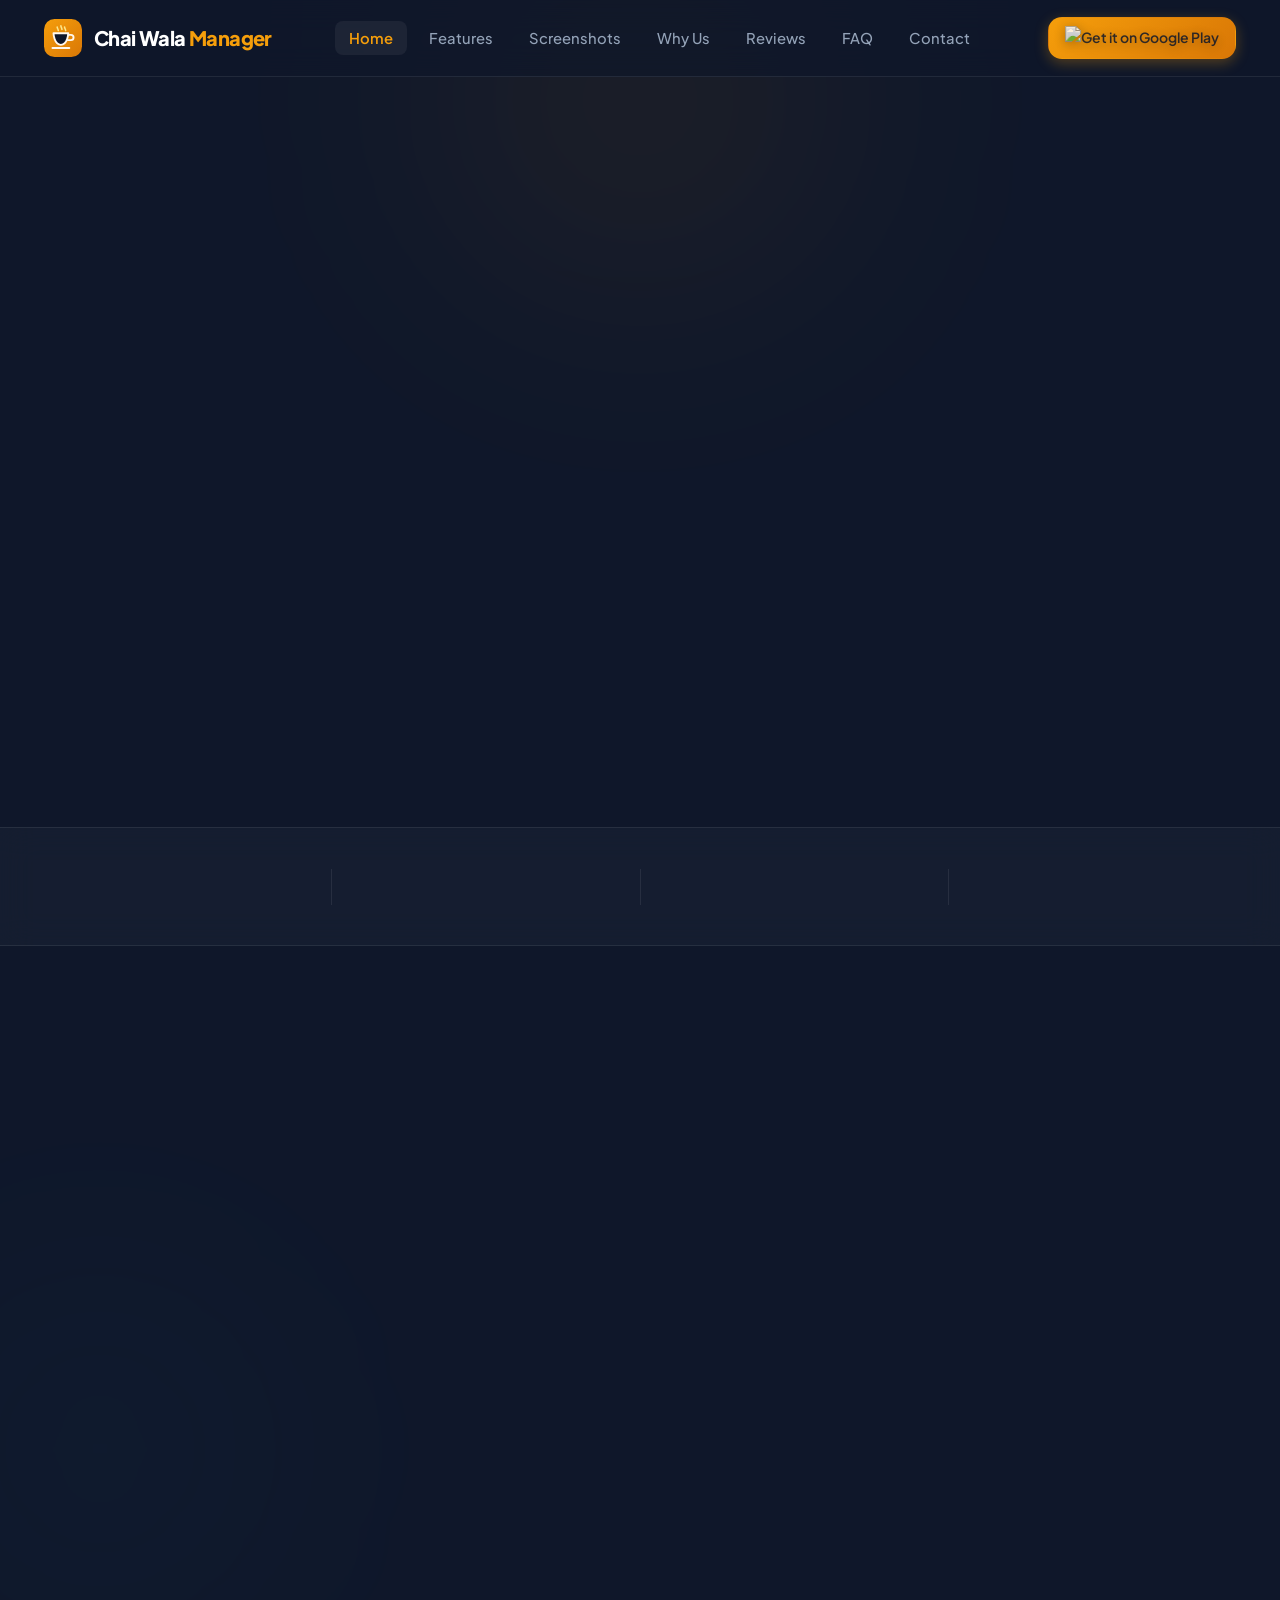
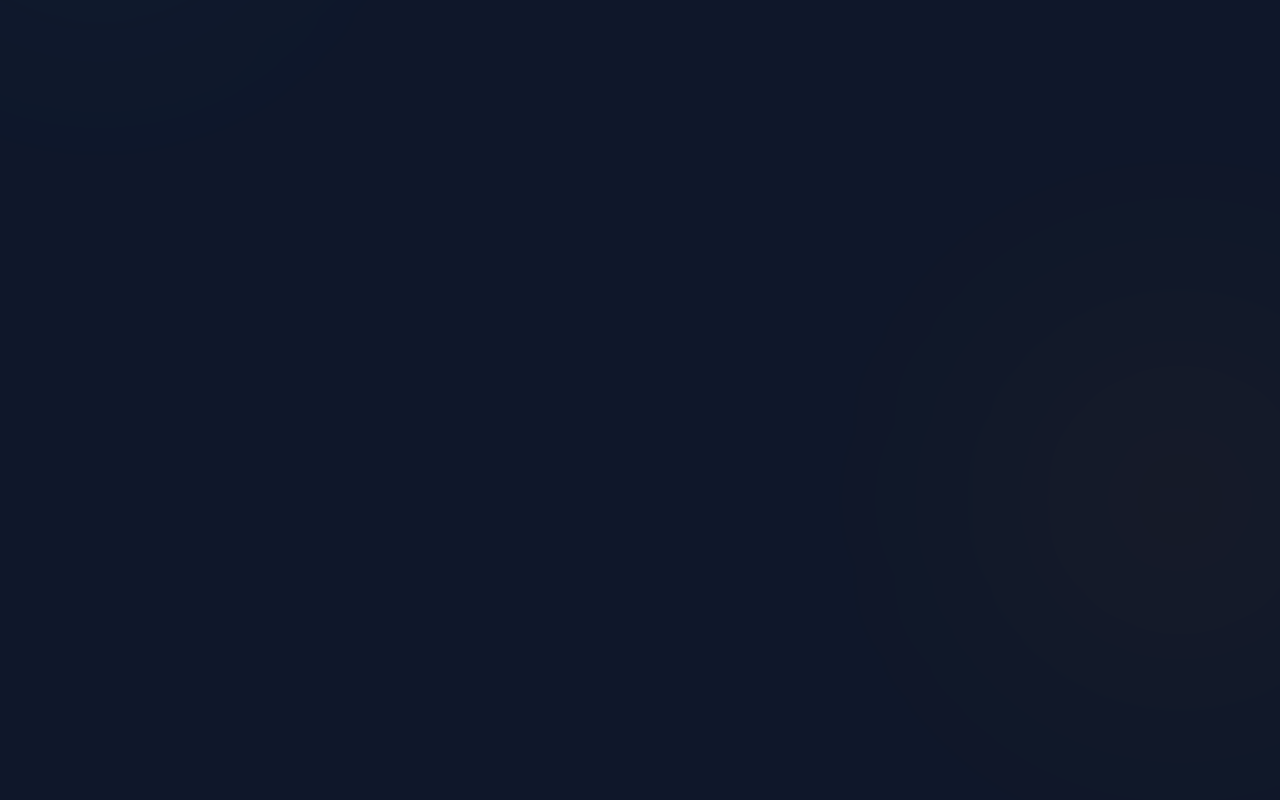
==== commit 7a2b617c: "Make Play Store badge smaller and more subtle across the site" ====
--- a/index.html
+++ b/index.html
@@ -12,7 +12,7 @@
   <meta name="description"
     content="Manage your tea stall, café, and beverage business digitally. Track daily sales, customer udhar khata, expenses, milk & sugar inventory, and generate WhatsApp bills 100% offline.">
   <meta name="keywords"
-    content="chai wala manager, tea stall billing app, udhar khata app, chai business accounting, beverage stall inventory, offline khata diary, daily sales tracker, android pos for chai stalls, t[...]">
+    content="chai wala manager, tea stall billing app, udhar khata app, chai business accounting, beverage stall inventory, offline khata diary, daily sales tracker, android pos for chai stalls, t[...[...]">
   <meta name="author" content="Chai Tech Labs">
   <meta name="robots" content="index, follow, max-snippet:-1, max-image-preview:large, max-video-preview:-1">
   <meta name="theme-color" content="#0F172A">
@@ -38,7 +38,7 @@
 
   <!-- Favicon -->
   <link rel="icon" type="image/svg+xml"
-    href="data:image/svg+xml,%3Csvg xmlns='http://www.w3.org/2000/svg' viewBox='0 0 32 32'%3E%3Cpath fill='%23F59E0B' d='M4 10h18v7a6 6 0 0 1-6 6H10a6 6 0 0 1-6-6v-7zm19 2h3a3 3 0 0 1 3 3v1a3 3 0 [...]
+    href="data:image/svg+xml,%3Csvg xmlns='http://www.w3.org/2000/svg' viewBox='0 0 32 32'%3E%3Cpath fill='%23F59E0B' d='M4 10h18v7a6 6 0 0 1-6 6H10a6 6 0 0 1-6-6v-7zm19 2h3a3 3 0 0 1 3 3v1a3 3 0 [...]">
 
   <!-- Google Fonts: Plus Jakarta Sans & Inter -->
   <link rel="preconnect" href="https://fonts.googleapis.com">
@@ -46,47 +46,37 @@
   <link
     href="https://fonts.googleapis.com/css2?family=Plus+Jakarta+Sans:wght@400;500;600;700;800&family=Inter:wght@400;500;600;700&display=swap"
     rel="stylesheet">
-
-  <!-- Schema Markup (SoftwareApplication) -->
-  <script type="application/ld+json">
-  {
-    "@context": "https://schema.org",
-    "@type": "SoftwareApplication",
-    "name": "Chai Wala Manager",
-    "operatingSystem": "Android 6.0 and up",
-    "applicationCategory": "BusinessApplication",
-    "description": "Android application for tea stalls, chai vendors, and cafés to manage customer udhar khata, instant billing, expense tracking, ingredient inventory, and daily sales reports 10[...]",
-    "aggregateRating": {
-      "@type": "AggregateRating",
-      "ratingValue": "4.9",
-      "ratingCount": "12850",
-      "bestRating": "5",
-      "worstRating": "1"
-    },
-    "offers": {
-      "@type": "Offer",
-      "price": "0",
-      "priceCurrency": "INR"
-    },
-    "publisher": {
-      "@type": "Organization",
-      "name": "Chai Tech Labs",
-      "url": "https://chaiwalabanager.app"
-    },
-    "featureList": [
-      "Instant QR Code Billing",
-      "Customer Udhar Khata Management",
-      "Expense and Daily Profit Tracking",
-      "Tea Powder, Milk and Sugar Inventory",
-      "WhatsApp Bill & Statement Sharing",
-      "Daily, Weekly and Monthly Reports",
-      "Multi-Shop Support",
-      "100% Offline Mode"
-    ]
-  }
-  </script>
-
   <link rel="stylesheet" href="style.css">
+
+  <!-- Small & Subtle Play Store badge styles -->
+  <style>
+    /* Make Play Store badge smaller and more subtle across the site */
+    .play-badge {
+      height: 28px;
+      width: auto;
+      opacity: 0.85;
+      filter: drop-shadow(0 2px 6px rgba(0,0,0,0.35));
+      transition: opacity .15s ease, transform .15s ease;
+      vertical-align: middle;
+    }
+
+    /* Slightly smaller inside the navbar CTA */
+    .nav-cta .play-badge {
+      height: 24px;
+    }
+
+    /* Keep hero CTA a bit larger but still subtle */
+    .hero-cta-group .btn .play-badge,
+    .btn.btn-primary.btn-lg .play-badge {
+      height: 36px;
+    }
+
+    /* Mobile adjustments */
+    @media (max-width: 640px) {
+      .play-badge { height: 20px; }
+      .hero-cta-group .btn .play-badge { height: 28px; }
+    }
+  </style>
 </head>
 
 <body class="bg-slate-900 text-slate-100 font-sans antialiased">
@@ -377,7 +367,7 @@
                   <div class="app-nav-icon">
                     <svg viewBox="0 0 24 24" fill="currentColor">
                       <path
-                        d="M16 11c1.66 0 2.99-1.34 2.99-3S17.66 5 16 5c-1.66 0-3 1.34-3 3s1.34 3 3 3zm-8 0c1.66 0 2.99-1.34 2.99-3S9.66 5 8 5C6.34 5 5 6.34 5 8s1.34 3 3 3zm0 2c-2.33 0-7 1.17-7 3.5V19h14v-2.5c0-2.33-4.67-3.5-7-3.5zm8 0c-.29 0-.62.02-.97.05 1.16.84 1.97 1.97 1.97 3.45V19h6v-2.5c0-2.33-4.67-3.5-7-3.5z" />
+                        d="M16 11c1.66 0 2.99-1.34 2.99-3S17.66 5 16 5c-1.66 0-3 1.34-3 3s1.34 3 3 3zm-8 0c1.66 0 2.99-1.34 2.99-3S9.66 5 8 5C6.34 5 5 6.34 5 8s1.34 3 3 3zm0 2c-2.33 0-7 1.17-7 3.[...]
                     </svg>
                     <span>Khata</span>
                   </div>
@@ -541,8 +531,7 @@
                 </svg> Dynamic amount UPI QR code</li>
               <li><svg viewBox="0 0 20 20" fill="currentColor">
                   <path fill-rule="evenodd"
-                    d="M16.707 5.293a1 1 0 010 1.414l-8 8a1 1 0 01-1.414 0l-4-4a1 1 0 011.414-1.414L8 12.586l7.293-7.293a1 1 0 011.414 0z"
-                    clip-rule="evenodd" />
+                    d="M16.707 5.293a1 1 0 010 1.414l-8 8a1 1 0 01-1.414 0l-4-4a1 1 0 011.414-1.414L8 12.586l7.293-7.293a1 1 0 01[...]
                 </svg> Split cash and digital payments</li>
             </ul>
           </div>
@@ -568,13 +557,11 @@
             <ul class="feature-check-list">
               <li><svg viewBox="0 0 20 20" fill="currentColor">
                   <path fill-rule="evenodd"
-                    d="M16.707 5.293a1 1 0 010 1.414l-8 8a1 1 0 01-1.414 0l-4-4a1 1 0 011.414-1.414L8 12.586l7.293-7.293a1 1 0 011.414 0z"
-                    clip-rule="evenodd" />
+                    d="M16.707 5.293a1 1 0 010 1.414l-8 8a1 1 0 01[...]
                 </svg> Individual customer balance ledger</li>
               <li><svg viewBox="0 0 20 20" fill="currentColor">
                   <path fill-rule="evenodd"
-                    d="M16.707 5.293a1 1 0 010 1.414l-8 8a1 1 0 01-1.414 0l-4-4a1 1 0 011.414-1.414L8 12.586l7.293-7.293a1 1 0 011.414 0z"
-                    clip-rule="evenodd" />
+                    d="M16.707 5.293a1 1 0 010 1.414l[...]
                 </svg> Payment due date alerts</li>
             </ul>
           </div>
@@ -601,1274 +588,5 @@
                     d="M16.707 5.293a1 1 0 010 1.414l-8 8a1 1 0 01-1.414 0l-4-4a1 1 0 011.414-1.414L8 12.586l7.293-7.293a1 1 0 011.414 0z"
                     clip-rule="evenodd" />
                 </svg> Categorized tea stall expenses</li>
-              <li><svg viewBox="0 0 20 20" fill="currentColor">
-                  <path fill-rule="evenodd"
-                    d="M16.707 5.293a1 1 0 010 1.414l-8 8a1 1 0 01-1.414 0l-4-4a1 1 0 011.414-1.414L8 12.586l7.293-7.293a1 1 0 011.414 0z"
-                    clip-rule="evenodd" />
-                </svg> Daily profit & loss calculation</li>
-            </ul>
-          </div>
-
-          <!-- Feature 4: Inventory Management -->
-          <div class="feature-card" data-reveal="fade-up" data-delay="400">
-            <div class="feature-header">
-              <div class="feature-icon-wrapper">
-                <svg viewBox="0 0 24 24" fill="none" stroke="currentColor" stroke-width="2" class="feature-icon">
-                  <path
-                    d="M21 16V8a2 2 0 0 0-1-1.73l-7-4a2 2 0 0 0-2 0l-7 4A2 2 0 0 0 3 8v8a2 2 0 0 0 1 1.73l7 4a2 2 0 0 0 2 0l7-4A2 2 0 0 0 21 16z" />
-                  <polyline points="3.27 6.96 12 12.01 20.73 6.96" />
-                  <line x1="12" y1="22.08" x2="12" y2="12" />
-                </svg>
-              </div>
-              <span class="feature-badge">Stock Alerts</span>
-            </div>
-            <h3 class="feature-title">Inventory Management</h3>
-            <p class="feature-desc">
-              Monitor stock levels of tea powder (patti), milk packets, sugar, cardamom, disposable cups, and bakery
-              items. Get alerted before you run out.
-            </p>
-            <ul class="feature-check-list">
-              <li><svg viewBox="0 0 20 20" fill="currentColor">
-                  <path fill-rule="evenodd"
-                    d="M16.707 5.293a1 1 0 010 1.414l-8 8a1 1 0 01-1.414 0l-4-4a1 1 0 011.414-1.414L8 12.586l7.293-7.293a1 1 0 011.414 0z"
-                    clip-rule="evenodd" />
-                </svg> Low stock notifications</li>
-              <li><svg viewBox="0 0 20 20" fill="currentColor">
-                  <path fill-rule="evenodd"
-                    d="M16.707 5.293a1 1 0 010 1.414l-8 8a1 1 0 01-1.414 0l-4-4a1 1 0 011.414-1.414L8 12.586l7.293-7.293a1 1 0 011.414 0z"
-                    clip-rule="evenodd" />
-                </svg> Ingredient cost-per-cup analysis</li>
-            </ul>
-          </div>
-
-          <!-- Feature 5: WhatsApp Sharing -->
-          <div class="feature-card" data-reveal="fade-up" data-delay="100">
-            <div class="feature-header">
-              <div class="feature-icon-wrapper">
-                <svg viewBox="0 0 24 24" fill="none" stroke="currentColor" stroke-width="2" class="feature-icon">
-                  <path
-                    d="M21 11.5a8.38 8.38 0 0 1-.9 3.8 8.5 8.5 0 0 1-7.6 4.7 8.38 8.38 0 0 1-3.8-.9L3 21l1.9-5.7a8.38 8.38 0 0 1-.9-3.8 8.5 8.5 0 0 1 4.7-7.6 8.38 8.38 0 0 1 3.8-.9h.5a8.48 8.48 0 0 1 8 8v.5z" />
-                </svg>
-              </div>
-              <span class="feature-badge">1-Click Share</span>
-            </div>
-            <h3 class="feature-title">WhatsApp Bill Sharing</h3>
-            <p class="feature-desc">
-              Send professional PDF invoices and monthly khata summaries directly to your customers' WhatsApp with your
-              stall name and payment link.
-            </p>
-            <ul class="feature-check-list">
-              <li><svg viewBox="0 0 20 20" fill="currentColor">
-                  <path fill-rule="evenodd"
-                    d="M16.707 5.293a1 1 0 010 1.414l-8 8a1 1 0 01-1.414 0l-4-4a1 1 0 011.414-1.414L8 12.586l7.293-7.293a1 1 0 011.414 0z"
-                    clip-rule="evenodd" />
-                </svg> Clean PDF format with stall branding</li>
-              <li><svg viewBox="0 0 20 20" fill="currentColor">
-                  <path fill-rule="evenodd"
-                    d="M16.707 5.293a1 1 0 010 1.414l-8 8a1 1 0 01-1.414 0l-4-4a1 1 0 011.414-1.414L8 12.586l7.293-7.293a1 1 0 011.414 0z"
-                    clip-rule="evenodd" />
-                </svg> Automated monthly balance reminders</li>
-            </ul>
-          </div>
-
-          <!-- Feature 6: Reports & Analytics -->
-          <div class="feature-card" data-reveal="fade-up" data-delay="200">
-            <div class="feature-header">
-              <div class="feature-icon-wrapper">
-                <svg viewBox="0 0 24 24" fill="none" stroke="currentColor" stroke-width="2" class="feature-icon">
-                  <line x1="18" y1="20" x2="18" y2="10" />
-                  <line x1="12" y1="20" x2="12" y2="4" />
-                  <line x1="6" y1="20" x2="6" y2="14" />
-                </svg>
-              </div>
-              <span class="feature-badge">Business Insights</span>
-            </div>
-            <h3 class="feature-title">Daily, Weekly & Monthly Reports</h3>
-            <p class="feature-desc">
-              Understand peak sales hours, highest selling snacks, and total monthly cashflow with crystal-clear visual
-              charts and Excel/PDF export.
-            </p>
-            <ul class="feature-check-list">
-              <li><svg viewBox="0 0 20 20" fill="currentColor">
-                  <path fill-rule="evenodd"
-                    d="M16.707 5.293a1 1 0 010 1.414l-8 8a1 1 0 01-1.414 0l-4-4a1 1 0 011.414-1.414L8 12.586l7.293-7.293a1 1 0 011.414 0z"
-                    clip-rule="evenodd" />
-                </svg> Peak rush hour heatmap analysis</li>
-              <li><svg viewBox="0 0 20 20" fill="currentColor">
-                  <path fill-rule="evenodd"
-                    d="M16.707 5.293a1 1 0 010 1.414l-8 8a1 1 0 01-1.414 0l-4-4a1 1 0 011.414-1.414L8 12.586l7.293-7.293a1 1 0 011.414 0z"
-                    clip-rule="evenodd" />
-                </svg> 1-tap Excel & PDF report export</li>
-            </ul>
-          </div>
-
-          <!-- Feature 7: Multi Shop Support -->
-          <div class="feature-card" data-reveal="fade-up" data-delay="300">
-            <div class="feature-header">
-              <div class="feature-icon-wrapper">
-                <svg viewBox="0 0 24 24" fill="none" stroke="currentColor" stroke-width="2" class="feature-icon">
-                  <path d="M3 9l9-7 9 7v11a2 2 0 0 1-2 2H5a2 2 0 0 1-2-2z" />
-                  <polyline points="9 22 9 12 15 12 15 22" />
-                </svg>
-              </div>
-              <span class="feature-badge">Multi-Location</span>
-            </div>
-            <h3 class="feature-title">Multi Shop & Branch Support</h3>
-            <p class="feature-desc">
-              Own more than one stall or tea franchise? Switch between stalls seamlessly, compare performance, and
-              manage staff permissions effortlessly.
-            </p>
-            <ul class="feature-check-list">
-              <li><svg viewBox="0 0 20 20" fill="currentColor">
-                  <path fill-rule="evenodd"
-                    d="M16.707 5.293a1 1 0 010 1.414l-8 8a1 1 0 01-1.414 0l-4-4a1 1 0 011.414-1.414L8 12.586l7.293-7.293a1 1 0 011.414 0z"
-                    clip-rule="evenodd" />
-                </svg> Unlimited branch stall profiles</li>
-              <li><svg viewBox="0 0 20 20" fill="currentColor">
-                  <path fill-rule="evenodd"
-                    d="M16.707 5.293a1 1 0 010 1.414l-8 8a1 1 0 01-1.414 0l-4-4a1 1 0 011.414-1.414L8 12.586l7.293-7.293a1 1 0 011.414 0z"
-                    clip-rule="evenodd" />
-                </svg> Consolidated owner earnings dashboard</li>
-            </ul>
-          </div>
-
-          <!-- Feature 8: Offline Mode -->
-          <div class="feature-card" data-reveal="fade-up" data-delay="400">
-            <div class="feature-header">
-              <div class="feature-icon-wrapper">
-                <svg viewBox="0 0 24 24" fill="none" stroke="currentColor" stroke-width="2" class="feature-icon">
-                  <circle cx="12" cy="12" r="10" />
-                  <line x1="2" y1="12" x2="22" y2="12" />
-                  <path
-                    d="M12 2a15.3 15.3 0 0 1 4 10 15.3 15.3 0 0 1-4 10 15.3 15.3 0 0 1-4-10 15.3 15.3 0 0 1 4-10z" />
-                </svg>
-              </div>
-              <span class="feature-badge">Always Works</span>
-            </div>
-            <h3 class="feature-title">100% Offline Independence</h3>
-            <p class="feature-desc">
-              Works smoothly in basements, rural highway stalls, or during network blackouts. All data is saved on your
-              device with optional Google Drive backup.
-            </p>
-            <ul class="feature-check-list">
-              <li><svg viewBox="0 0 20 20" fill="currentColor">
-                  <path fill-rule="evenodd"
-                    d="M16.707 5.293a1 1 0 010 1.414l-8 8a1 1 0 01-1.414 0l-4-4a1 1 0 011.414-1.414L8 12.586l7.293-7.293a1 1 0 011.414 0z"
-                    clip-rule="evenodd" />
-                </svg> Zero internet latency during rush hours</li>
-              <li><svg viewBox="0 0 20 20" fill="currentColor">
-                  <path fill-rule="evenodd"
-                    d="M16.707 5.293a1 1 0 010 1.414l-8 8a1 1 0 01-1.414 0l-4-4a1 1 0 011.414-1.414L8 12.586l7.293-7.293a1 1 0 011.414 0z"
-                    clip-rule="evenodd" />
-                </svg> 1-click cloud backup when online</li>
-            </ul>
-          </div>
-
-        </div>
-      </div>
-    </section>
-
-    <!-- ==============================================
-         SCREENSHOTS GALLERY (Interactive Slider & Showcase)
-         ============================================== -->
-    <section class="screenshots-section" id="screenshots">
-      <div class="container">
-        <div class="section-header text-center" data-reveal="fade-up">
-          <div class="badge-pill section-tag">Intuitive App Experience</div>
-          <h2 class="section-title">Designed for <span class="text-gradient-amber">Speed & Simplicity</span></h2>
-          <p class="section-subtitle">
-            Crafted for rapid one-thumb operation during peak morning tea rushes. Explore key app screens below.
-          </p>
-        </div>
-
-        <!-- Screenshots Category Tabs -->
-        <div class="gallery-tabs" role="tablist" aria-label="Screenshots Navigation" data-reveal="fade-up">
-          <button class="gallery-tab active" role="tab" aria-selected="true" data-slide-index="0">📊 Dashboard</button>
-          <button class="gallery-tab" role="tab" aria-selected="false" data-slide-index="1">👥 Customer Khata</button>
-          <button class="gallery-tab" role="tab" aria-selected="false" data-slide-index="2">⚡ Rapid Billing</button>
-          <button class="gallery-tab" role="tab" aria-selected="false" data-slide-index="3">📦 Inventory &
-            Stock</button>
-          <button class="gallery-tab" role="tab" aria-selected="false" data-slide-index="4">📈 Sales Reports</button>
-          <button class="gallery-tab" role="tab" aria-selected="false" data-slide-index="5">⚙️ Settings &
-            Backup</button>
-        </div>
-
-        <!-- Carousel / Slider Container -->
-        <div class="slider-viewport" data-reveal="fade-up" data-delay="150">
-          <button class="slider-arrow slider-prev" id="sliderPrev" aria-label="Previous screenshot">
-            <svg viewBox="0 0 24 24" fill="none" stroke="currentColor" stroke-width="2.5">
-              <polyline points="15 18 9 12 15 6" />
-            </svg>
-          </button>
-          <button class="slider-arrow slider-next" id="sliderNext" aria-label="Next screenshot">
-            <svg viewBox="0 0 24 24" fill="none" stroke="currentColor" stroke-width="2.5">
-              <polyline points="9 18 15 12 9 6" />
-            </svg>
-          </button>
-
-          <!-- Slider Track -->
-          <div class="slider-track" id="sliderTrack">
-
-            <!-- Slide 1: Dashboard -->
-            <div class="slide-card active" data-index="0">
-              <div class="screen-device-mockup">
-                <div class="mockup-header-bar">
-                  <div class="mockup-dot red"></div>
-                  <div class="mockup-dot yellow"></div>
-                  <div class="mockup-dot green"></div>
-                  <span class="mockup-header-title">Live Stall Dashboard</span>
-                </div>
-                <div class="screen-content-mock">
-                  <div class="mock-dash-top">
-                    <div class="mock-greet">
-                      <span class="greet-sub">Welcome Back</span>
-                      <h4 class="greet-shop">Sharma Ji Tea Point</h4>
-                    </div>
-                    <span class="mock-badge-live">● LIVE</span>
-                  </div>
-                  <div class="mock-metrics-row">
-                    <div class="mock-metric-item">
-                      <span class="m-label">Today's Cups</span>
-                      <span class="m-val">412 ☕</span>
-                    </div>
-                    <div class="mock-metric-item">
-                      <span class="m-label">Cash Collected</span>
-                      <span class="m-val text-emerald">₹3,840</span>
-                    </div>
-                    <div class="mock-metric-item">
-                      <span class="m-label">Pending Udhar</span>
-                      <span class="m-val text-amber">₹760</span>
-                    </div>
-                  </div>
-                  <div class="mock-list-title">Live Transactions</div>
-                  <div class="mock-item-row">
-                    <div class="mock-icon-tea">☕</div>
-                    <div class="mock-row-details">
-                      <strong>5x Special Chai + 2 Bun Maska</strong>
-                      <span>Table 4 • 2m ago</span>
-                    </div>
-                    <span class="mock-amount">₹110 (UPI)</span>
-                  </div>
-                  <div class="mock-item-row">
-                    <div class="mock-icon-tea">🥪</div>
-                    <div class="mock-row-details">
-                      <strong>3x Cutting + Samosa</strong>
-                      <span>Office Group • 6m ago</span>
-                    </div>
-                    <span class="mock-amount">₹60 (Cash)</span>
-                  </div>
-                </div>
-              </div>
-              <div class="slide-caption">
-                <h4>Real-Time Stall Dashboard</h4>
-                <p>Monitor live cup counts, gross revenue, cash in drawer, and daily profitability at a single glance.
-                </p>
-              </div>
-            </div>
-
-            <!-- Slide 2: Customer Khata -->
-            <div class="slide-card" data-index="1">
-              <div class="screen-device-mockup">
-                <div class="mockup-header-bar">
-                  <div class="mockup-dot red"></div>
-                  <div class="mockup-dot yellow"></div>
-                  <div class="mockup-dot green"></div>
-                  <span class="mockup-header-title">Customer Khata Ledger</span>
-                </div>
-                <div class="screen-content-mock">
-                  <div class="mock-search-bar">
-                    <span>🔍 Search 180+ regular customers...</span>
-                  </div>
-                  <div class="mock-khata-summary">
-                    <div class="k-box">
-                      <span class="k-lbl">Total Udhar Owed</span>
-                      <span class="k-val text-amber">₹14,250</span>
-                    </div>
-                    <div class="k-box">
-                      <span class="k-lbl">Settled This Week</span>
-                      <span class="k-val text-emerald">₹9,800</span>
-                    </div>
-                  </div>
-                  <div class="mock-item-row">
-                    <div class="mock-avatar-circle">AK</div>
-                    <div class="mock-row-details">
-                      <strong>Anand Kumar (SBI Bank)</strong>
-                      <span>Last chai: Today 9:15 AM</span>
-                    </div>
-                    <div class="mock-action-col">
-                      <span class="mock-amount text-amber">₹420 Due</span>
-                      <span class="mock-btn-wa">WhatsApp Reminder</span>
-                    </div>
-                  </div>
-                </div>
-              </div>
-              <div class="slide-caption">
-                <h4>Customer Management & Udhar Tracking</h4>
-                <p>Maintain accurate digital ledgers for corporate accounts, nearby shops, and regular patrons with
-                  1-click WhatsApp reminders.</p>
-              </div>
-            </div>
-
-            <!-- Slide 3: Billing -->
-            <div class="slide-card" data-index="2">
-              <div class="screen-device-mockup">
-                <div class="mockup-header-bar">
-                  <div class="mockup-dot red"></div>
-                  <div class="mockup-dot yellow"></div>
-                  <div class="mockup-dot green"></div>
-                  <span class="mockup-header-title">Rapid Touch POS</span>
-                </div>
-                <div class="screen-content-mock">
-                  <div class="mock-pos-grid">
-                    <div class="mock-pos-card active">
-                      <span class="p-emoji">☕</span>
-                      <span class="p-name">Cutting Chai</span>
-                      <span class="p-price">₹10</span>
-                      <span class="p-qty-badge">x3</span>
-                    </div>
-                    <div class="mock-pos-card">
-                      <span class="p-emoji">🫖</span>
-                      <span class="p-name">Special Kulhad</span>
-                      <span class="p-price">₹20</span>
-                    </div>
-                    <div class="mock-pos-card active">
-                      <span class="p-emoji">🍞</span>
-                      <span class="p-name">Bun Maska</span>
-                      <span class="p-price">₹25</span>
-                      <span class="p-qty-badge">x1</span>
-                    </div>
-                    <div class="mock-pos-card">
-                      <span class="p-emoji">🥪</span>
-                      <span class="p-name">Cheese Toast</span>
-                      <span class="p-price">₹40</span>
-                    </div>
-                  </div>
-                  <div class="mock-cart-bar">
-                    <div class="cart-details">
-                      <span class="cart-items">4 Items Selected</span>
-                      <span class="cart-total">Total: ₹55</span>
-                    </div>
-                    <div class="cart-buttons">
-                      <button class="m-btn-cash">💵 Cash</button>
-                      <button class="m-btn-upi">⚡ UPI QR</button>
-                      <button class="m-btn-khata">📖 Khata</button>
-                    </div>
-                  </div>
-                </div>
-              </div>
-              <div class="slide-caption">
-                <h4>Lightning-Fast 1-Tap POS Billing</h4>
-                <p>Process customer orders in under two seconds. Support instant UPI QR code, cash register, or add
-                  directly to customer khata.</p>
-              </div>
-            </div>
-
-            <!-- Slide 4: Inventory -->
-            <div class="slide-card" data-index="3">
-              <div class="screen-device-mockup">
-                <div class="mockup-header-bar">
-                  <div class="mockup-dot red"></div>
-                  <div class="mockup-dot yellow"></div>
-                  <div class="mockup-dot green"></div>
-                  <span class="mockup-header-title">Raw Material Inventory</span>
-                </div>
-                <div class="screen-content-mock">
-                  <div class="mock-stock-item">
-                    <div class="stock-info">
-                      <strong>Full Cream Milk</strong>
-                      <span>Consumption: 24L / 30L capacity</span>
-                    </div>
-                    <div class="stock-progress-wrap">
-                      <div class="stock-bar" style="width: 80%;"></div>
-                      <span class="stock-rem">6 Liters Left</span>
-                    </div>
-                  </div>
-                  <div class="mock-stock-item alert">
-                    <div class="stock-info">
-                      <strong>Assam CTC Tea Powder (Patti)</strong>
-                      <span class="text-amber">⚠️ Reorder threshold reached</span>
-                    </div>
-                    <div class="stock-progress-wrap">
-                      <div class="stock-bar bar-amber" style="width: 25%;"></div>
-                      <span class="stock-rem text-amber">1.2 Kg Left</span>
-                    </div>
-                  </div>
-                </div>
-              </div>
-              <div class="slide-caption">
-                <h4>Ingredient & Cup Stock Management</h4>
-                <p>Never run out of milk, gas, or tea powder in the middle of evening crowds. Track daily consumption
-                  and set reorder alerts.</p>
-              </div>
-            </div>
-
-            <!-- Slide 5: Reports -->
-            <div class="slide-card" data-index="4">
-              <div class="screen-device-mockup">
-                <div class="mockup-header-bar">
-                  <div class="mockup-dot red"></div>
-                  <div class="mockup-dot yellow"></div>
-                  <div class="mockup-dot green"></div>
-                  <span class="mockup-header-title">Sales & Profit Analytics</span>
-                </div>
-                <div class="screen-content-mock">
-                  <div class="mock-graph-card">
-                    <div class="graph-head">
-                      <span>Monthly Revenue Trend</span>
-                      <strong class="text-emerald">₹1,18,400</strong>
-                    </div>
-                    <div class="mock-bar-chart">
-                      <div class="chart-col" style="height: 45%;"><span>W1</span></div>
-                      <div class="chart-col" style="height: 65%;"><span>W2</span></div>
-                      <div class="chart-col" style="height: 85%;"><span>W3</span></div>
-                      <div class="chart-col active" style="height: 95%;"><span>W4</span></div>
-                    </div>
-                  </div>
-                  <div class="mock-insights-grid">
-                    <div class="insight-box">
-                      <span class="i-lbl">Peak Hour</span>
-                      <span class="i-val text-amber">8:30 AM - 10:30 AM</span>
-                    </div>
-                    <div class="insight-box">
-                      <span class="i-lbl">Top Seller</span>
-                      <span class="i-val">Masala Chai (64%)</span>
-                    </div>
-                  </div>
-                </div>
-              </div>
-              <div class="slide-caption">
-                <h4>Comprehensive Business Reports</h4>
-                <p>Detailed breakdown of gross revenue, operational expenses, peak rush times, and best-performing menu
-                  items.</p>
-              </div>
-            </div>
-
-            <!-- Slide 6: Settings -->
-            <div class="slide-card" data-index="5">
-              <div class="screen-device-mockup">
-                <div class="mockup-header-bar">
-                  <div class="mockup-dot red"></div>
-                  <div class="mockup-dot yellow"></div>
-                  <div class="mockup-dot green"></div>
-                  <span class="mockup-header-title">Settings & Hardware</span>
-                </div>
-                <div class="screen-content-mock">
-                  <div class="mock-setting-row">
-                    <div class="set-icon">🖨️</div>
-                    <div class="set-info">
-                      <strong>Bluetooth Thermal Printer</strong>
-                      <span>Connected: ESC/POS 58mm</span>
-                    </div>
-                    <span class="set-status connected">Active</span>
-                  </div>
-                  <div class="mock-setting-row">
-                    <div class="set-icon">☁️</div>
-                    <div class="set-info">
-                      <strong>Auto Google Drive Backup</strong>
-                      <span>Last backup: Today, 3:00 AM</span>
-                    </div>
-                    <span class="set-status">Enabled</span>
-                  </div>
-                </div>
-              </div>
-              <div class="slide-caption">
-                <h4>Hardware Integration & Cloud Backup</h4>
-                <p>Pair 58mm/80mm Bluetooth thermal printers for paper tokens, set custom shop logos, and secure your
-                  finances with fingerprint lock.</p>
-              </div>
-            </div>
-
-          </div>
-
-          <!-- Slider Indicators -->
-          <div class="slider-dots" id="sliderDots">
-            <button class="slider-dot active" aria-label="Go to slide 1"></button>
-            <button class="slider-dot" aria-label="Go to slide 2"></button>
-            <button class="slider-dot" aria-label="Go to slide 3"></button>
-            <button class="slider-dot" aria-label="Go to slide 4"></button>
-            <button class="slider-dot" aria-label="Go to slide 5"></button>
-            <button class="slider-dot" aria-label="Go to slide 6"></button>
-          </div>
-        </div>
-      </div>
-    </section>
-
-    <!-- ==============================================
-         DEMO VIDEO SECTION
-         ============================================== -->
-    <section class="demo-section" id="demo">
-      <div class="container">
-        <div class="demo-wrapper" data-reveal="fade-up">
-          <div class="demo-video-box">
-            <div class="video-preview-card" id="videoCardTrigger">
-              <div class="video-overlay-gradient"></div>
-
-              <div class="video-thumbnail-artwork">
-                <div class="v-cup-hero">☕</div>
-                <div class="v-title-text">
-                  <h3>See How Chai Wala Manager Works in Under 2 Minutes</h3>
-                  <p>From 1-tap billing to evening khata settlement</p>
-                </div>
-              </div>
-
-              <button class="video-play-btn" id="mainPlayBtn" aria-label="Play product walkthrough video">
-                <div class="play-pulse"></div>
-                <svg viewBox="0 0 24 24" fill="currentColor" class="play-svg-icon" aria-hidden="true">
-                  <polygon points="8 5 19 12 8 19 8 5" />
-                </svg>
-              </button>
-
-              <div class="video-meta-badge">
-                <span class="v-duration">⏱️ 2:15 Min Walkthrough</span>
-                <span class="v-quality">HD • English & हिन्दी</span>
-              </div>
-            </div>
-          </div>
-        </div>
-      </div>
-    </section>
-
-    <!-- ==============================================
-         WHY CHOOSE US SECTION (4 Columns)
-         ============================================== -->
-    <section class="why-us-section" id="why-us">
-      <div class="container">
-        <div class="section-header text-center" data-reveal="fade-up">
-          <div class="badge-pill section-tag">Why Chai Businesses Choose Us</div>
-          <h2 class="section-title">Built Specially for <span class="text-gradient-amber">Chai Vendors & Cafés</span>
-          </h2>
-          <p class="section-subtitle">
-            Generic accounting software is too complicated and requires constant internet. Chai Wala Manager is
-            purpose-built for the reality of tea stalls.
-          </p>
-        </div>
-
-        <div class="why-grid">
-
-          <div class="why-card" data-reveal="fade-up" data-delay="100">
-            <div class="why-icon-box">
-              <svg viewBox="0 0 24 24" fill="none" stroke="currentColor" stroke-width="2">
-                <path d="M4 19.5A2.5 2.5 0 0 1 6.5 17H20" />
-                <path d="M6.5 2H20v20H6.5A2.5 2.5 0 0 1 4 19.5v-15A2.5 2.5 0 0 1 6.5 2z" />
-                <polyline points="10 8 16 12 10 16" />
-              </svg>
-            </div>
-            <h3 class="why-card-title">10x Faster Than Notebooks</h3>
-            <p class="why-card-desc">
-              No lost diary pages, ink smudges, or manual calculation errors at the end of the day. One tap enters the
-              order and updates customer balances instantly.
-            </p>
-          </div>
-
-          <div class="why-card" data-reveal="fade-up" data-delay="200">
-            <div class="why-icon-box">
-              <svg viewBox="0 0 24 24" fill="none" stroke="currentColor" stroke-width="2">
-                <line x1="1" y1="1" x2="23" y2="23" />
-                <path d="M16.72 11.06A10.94 10.94 0 0 1 19 12.55" />
-                <path d="M5 12.55a10.94 10.94 0 0 1 5.17-2.39" />
-                <path d="M10.71 5.05A16 16 0 0 1 22.58 9" />
-              </svg>
-            </div>
-            <h3 class="why-card-title">100% Offline Independence</h3>
-            <p class="why-card-desc">
-              Never worry about poor cellular data or Wi-Fi drops during morning customer rushes. The app operates fully
-              on your phone without internet dependency.
-            </p>
-          </div>
-
-          <div class="why-card" data-reveal="fade-up" data-delay="300">
-            <div class="why-icon-box">
-              <svg viewBox="0 0 24 24" fill="none" stroke="currentColor" stroke-width="2">
-                <circle cx="12" cy="12" r="10" />
-                <path d="M9.09 9a3 3 0 0 1 5.83 1c0 2-3 3-3 3" />
-                <line x1="12" y1="17" x2="12.01" y2="17" />
-              </svg>
-            </div>
-            <h3 class="why-card-title">Zero Learning Curve</h3>
-            <p class="why-card-desc">
-              Designed with large buttons, high contrast, and visual icons so that anyone—owners, family helpers, or
-              stall staff—can start billing within 30 seconds.
-            </p>
-          </div>
-
-          <div class="why-card" data-reveal="fade-up" data-delay="400">
-            <div class="why-icon-box">
-              <svg viewBox="0 0 24 24" fill="none" stroke="currentColor" stroke-width="2">
-                <path d="M18 8h1a4 4 0 0 1 0 8h-1" />
-                <path d="M2 8h16v9a4 4 0 0 1-4 4H6a4 4 0 0 1-4-4V8z" />
-                <line x1="6" y1="1" x2="6" y2="4" />
-                <line x1="10" y1="1" x2="10" y2="4" />
-                <line x1="14" y1="1" x2="14" y2="4" />
-              </svg>
-            </div>
-            <h3 class="why-card-title">Designed For Chai Businesses</h3>
-            <p class="why-card-desc">
-              Preloaded with Indian beverage items (Cutting, Masala, Ginger, Kulhad, Bun Maska, Samosa, Biscuits) and
-              custom raw material units (liters, kilograms, packets).
-            </p>
-          </div>
-
-        </div>
-      </div>
-    </section>
-
-    <!-- ==============================================
-         TESTIMONIALS & REVIEWS SECTION
-         ============================================== -->
-    <section class="reviews-section" id="reviews">
-      <div class="container">
-        <div class="section-header text-center" data-reveal="fade-up">
-          <div class="badge-pill section-tag">Verified User Reviews</div>
-          <h2 class="section-title">Loved by <span class="text-gradient-amber">10,000+ Tea Vendors</span></h2>
-          <p class="section-subtitle">
-            Here is what real stall owners and café managers say about upgrading their daily business with Chai Wala
-            Manager.
-          </p>
-        </div>
-
-        <div class="reviews-grid">
-
-          <div class="review-card" data-reveal="fade-up" data-delay="100">
-            <div class="review-rating">
-              <span class="stars">★★★★★</span>
-              <span class="verified-badge">✓ Verified Vendor</span>
-            </div>
-            <blockquote class="review-quote">
-              "Best chai business app I have used! Previously I lost at least ₹4,000 to ₹5,000 every month because
-              regular customers forgot their udhar. With WhatsApp balance slips, people pay on time."
-            </blockquote>
-            <div class="reviewer-meta">
-              <div class="reviewer-avatar">RK</div>
-              <div class="reviewer-info">
-                <strong class="reviewer-name">Ramesh Kadam</strong>
-                <span class="reviewer-shop">Kadam Amrutulya • Pune</span>
-              </div>
-            </div>
-          </div>
-
-          <div class="review-card" data-reveal="fade-up" data-delay="200">
-            <div class="review-rating">
-              <span class="stars">★★★★★</span>
-              <span class="verified-badge">✓ Verified Vendor</span>
-            </div>
-            <blockquote class="review-quote">
-              "Udhar tracking is extremely easy. During morning office rush between 8 AM and 10 AM, I can punch 4 chais
-              and 2 bun maskas in 2 seconds. The 100% offline feature is a blessing."
-            </blockquote>
-            <div class="reviewer-meta">
-              <div class="reviewer-avatar">SK</div>
-              <div class="reviewer-info">
-                <strong class="reviewer-name">Suresh Kumar</strong>
-                <span class="reviewer-shop">Metro Corner Chai • Delhi NCR</span>
-              </div>
-            </div>
-          </div>
-
-          <div class="review-card" data-reveal="fade-up" data-delay="300">
-            <div class="review-rating">
-              <span class="stars">★★★★★</span>
-              <span class="verified-badge">✓ Verified Vendor</span>
-            </div>
-            <blockquote class="review-quote">
-              "Saved hours of manual work every single evening. I used to spend 45 minutes tallying cash and dairy
-              notes. Now I just open the daily report and see exact profit and milk stock."
-            </blockquote>
-            <div class="reviewer-meta">
-              <div class="reviewer-avatar">AP</div>
-              <div class="reviewer-info">
-                <strong class="reviewer-name">Amit Patel</strong>
-                <span class="reviewer-shop">Shree Ganesh Tea Bar • Ahmedabad</span>
-              </div>
-            </div>
-          </div>
-
-        </div>
-      </div>
-    </section>
-
-    <!-- ==============================================
-         STATISTICS & IMPACT COUNTERS
-         ============================================== -->
-    <section class="stats-section" id="stats" aria-label="App Usage Statistics">
-      <div class="container">
-        <div class="stats-counter-grid">
-
-          <div class="counter-card" data-reveal="fade-up" data-delay="100">
-            <div class="counter-number-wrap">
-              <span class="counter-val" data-target="10000">0</span>
-              <span class="counter-suffix">+</span>
-            </div>
-            <span class="counter-title">Active Chai Vendors</span>
-            <p class="counter-desc">Growing daily across 28 states</p>
-          </div>
-
-          <div class="counter-card" data-reveal="fade-up" data-delay="200">
-            <div class="counter-number-wrap">
-              <span class="counter-val" data-target="1200000">0</span>
-              <span class="counter-suffix">+</span>
-            </div>
-            <span class="counter-title">Orders Processed</span>
-            <p class="counter-desc">Tracked smoothly offline and online</p>
-          </div>
-
-          <div class="counter-card" data-reveal="fade-up" data-delay="300">
-            <div class="counter-number-wrap">
-              <span class="counter-val" data-target="2500">0</span>
-              <span class="counter-suffix">+</span>
-            </div>
-            <span class="counter-title">Multi-Shop Outlets</span>
-            <p class="counter-desc">Managed by growing franchise chains</p>
-          </div>
-
-          <div class="counter-card" data-reveal="fade-up" data-delay="400">
-            <div class="counter-number-wrap">
-              <span class="counter-val" data-target="500000">0</span>
-              <span class="counter-suffix">+</span>
-            </div>
-            <span class="counter-title">Reports Generated</span>
-            <p class="counter-desc">Helping owners maximize daily margins</p>
-          </div>
-
-        </div>
-      </div>
-    </section>
-
-    <!-- ==============================================
-         FAQ SECTION (Interactive Accordion)
-         ============================================== -->
-    <section class="faq-section" id="faq">
-      <div class="container">
-        <div class="section-header text-center" data-reveal="fade-up">
-          <div class="badge-pill section-tag">Got Questions?</div>
-          <h2 class="section-title">Frequently Asked <span class="text-gradient-amber">Questions</span></h2>
-          <p class="section-subtitle">
-            Everything you need to know about Chai Wala Manager, data safety, offline usage, and billing.
-          </p>
-        </div>
-
-        <div class="faq-accordion" data-reveal="fade-up" data-delay="150">
-
-          <div class="faq-item">
-            <button class="faq-trigger" aria-expanded="false">
-              <span class="faq-question">Can I use the app completely offline without the internet?</span>
-              <span class="faq-icon-box">
-                <svg viewBox="0 0 24 24" fill="none" stroke="currentColor" stroke-width="2.5" class="faq-chevron">
-                  <polyline points="6 9 12 15 18 9" />
-                </svg>
-              </span>
-            </button>
-            <div class="faq-content" hidden>
-              <div class="faq-answer">
-                <p><strong>Yes, 100%!</strong> Chai Wala Manager is designed with an offline-first architecture. All
-                  your daily bills, customer khata entries, expense records, and inventory data are stored securely
-                  right on your Android smartphone. You never need an active SIM or Wi-Fi to bill customers during busy
-                  stall hours.</p>
-              </div>
-            </div>
-          </div>
-
-          <div class="faq-item">
-            <button class="faq-trigger" aria-expanded="false">
-              <span class="faq-question">Is my shop and customer financial data secure?</span>
-              <span class="faq-icon-box">
-                <svg viewBox="0 0 24 24" fill="none" stroke="currentColor" stroke-width="2.5" class="faq-chevron">
-                  <polyline points="6 9 12 15 18 9" />
-                </svg>
-              </span>
-            </button>
-            <div class="faq-content" hidden>
-              <div class="faq-answer">
-                <p><strong>Completely secure and private.</strong> We do not sell your business data or spam your
-                  customer contacts. Your data stays locally on your device with encryption, and you have complete
-                  control to create encrypted backups to your personal Google Drive account whenever you wish.</p>
-              </div>
-            </div>
-          </div>
-
-          <div class="faq-item">
-            <button class="faq-trigger" aria-expanded="false">
-              <span class="faq-question">Can I manage multiple tea stalls or branches?</span>
-              <span class="faq-icon-box">
-                <svg viewBox="0 0 24 24" fill="none" stroke="currentColor" stroke-width="2.5" class="faq-chevron">
-                  <polyline points="6 9 12 15 18 9" />
-                </svg>
-              </span>
-            </button>
-            <div class="faq-content" hidden>
-              <div class="faq-answer">
-                <p><strong>Yes!</strong> If you operate multiple tea points, franchise outlets, or highway stalls, you
-                  can create separate profiles for each location within Chai Wala Manager. Switch between stalls with
-                  one tap and view consolidated revenue reports on your central dashboard.</p>
-              </div>
-            </div>
-          </div>
-
-          <div class="faq-item">
-            <button class="faq-trigger" aria-expanded="false">
-              <span class="faq-question">Does it support UPI and QR code billing?</span>
-              <span class="faq-icon-box">
-                <svg viewBox="0 0 24 24" fill="none" stroke="currentColor" stroke-width="2.5" class="faq-chevron">
-                  <polyline points="6 9 12 15 18 9" />
-                </svg>
-              </span>
-            </button>
-            <div class="faq-content" hidden>
-              <div class="faq-answer">
-                <p><strong>Yes.</strong> You can link any UPI VPA / QR code (PhonePe, Google Pay, Paytm, BHIM, etc.).
-                  When billing an order, the app can generate a dynamic QR code on screen with the exact order bill
-                  amount pre-filled, so customers pay effortlessly without typing errors.</p>
-              </div>
-            </div>
-          </div>
-
-          <div class="faq-item">
-            <button class="faq-trigger" aria-expanded="false">
-              <span class="faq-question">How do I export and share daily sales reports?</span>
-              <span class="faq-icon-box">
-                <svg viewBox="0 0 24 24" fill="none" stroke="currentColor" stroke-width="2.5" class="faq-chevron">
-                  <polyline points="6 9 12 15 18 9" />
-                </svg>
-              </span>
-            </button>
-            <div class="faq-content" hidden>
-              <div class="faq-answer">
-                <p>You can export daily, weekly, or monthly business reports in PDF or Excel (CSV) format with a single
-                  click. You can instantly share these files to your email, WhatsApp, or send them directly to your
-                  accountant or business partner.</p>
-              </div>
-            </div>
-          </div>
-
-          <div class="faq-item">
-            <button class="faq-trigger" aria-expanded="false">
-              <span class="faq-question">Is Chai Wala Manager free to use?</span>
-              <span class="faq-icon-box">
-                <svg viewBox="0 0 24 24" fill="none" stroke="currentColor" stroke-width="2.5" class="faq-chevron">
-                  <polyline points="6 9 12 15 18 9" />
-                </svg>
-              </span>
-            </button>
-            <div class="faq-content" hidden>
-              <div class="faq-answer">
-                <p><strong>Yes, the core app is 100% free forever.</strong> You can track unlimited orders, maintain
-                  unlimited customer khatas, and manage expenses without paying a single rupee. Optional premium
-                  features (like cloud multi-device sync and unlimited thermal printer templates) are available at an
-                  affordable annual rate.</p>
-              </div>
-            </div>
-          </div>
-
-        </div>
-      </div>
-    </section>
-
-    <!-- ==============================================
-         DOWNLOAD CTA SECTION (Large High-Impact Banner)
-         ============================================== -->
-    <section class="download-cta-section" id="download">
-      <div class="container">
-        <div class="cta-banner-box" data-reveal="fade-up">
-          <div class="cta-grid">
-            <div class="cta-content">
-              <div class="badge-pill cta-badge">Get Started in 60 Seconds</div>
-              <h2 class="cta-title">Start Managing Your <span class="text-gradient-amber">Chai Business</span> Today
-              </h2>
-              <p class="cta-subtitle">
-                Join over 10,000 smart tea stall owners saving hours of bookkeeping every day. Available on Google Play
-                Store for all Android phones.
-              </p>
-
-              <div class="cta-buttons-row">
-                <a href="https://play.google.com/store/apps" target="_blank" rel="noopener noreferrer"
-                  class="btn btn-primary btn-xl shadow-glow-amber">
-                  <svg class="btn-icon-lg" viewBox="0 0 24 24" fill="currentColor" aria-hidden="true">
-                    <path
-                      d="M3.609 1.814L13.792 12 3.61 22.186c-.183-.243-.292-.544-.292-.876V2.69c0-.332.109-.633.291-.876zm11.238 11.24l2.133-2.133-11.83-6.83 9.697 8.963zm0 1.892l-9.697 8.964 11.83-6.83-2.133-2.134zm1.488-1.488l3.167 1.828c.838.484.838 1.272 0 1.756l-3.167 1.828-2.316-2.316 2.316-2.096z" />
-                  </svg>
-                  <div class="btn-text-block">
-                    <span class="btn-micro-label">AVAILABLE ON</span>
-                    <span class="btn-macro-label">Google Play Store</span>
-                  </div>
-                </a>
-              </div>
-
-              <div class="cta-perks">
-                <span class="perk-item">✓ 100% Free Download</span>
-                <span class="perk-item">✓ No Credit Card Required</span>
-                <span class="perk-item">✓ Works on Android 6.0+</span>
-                <span class="perk-item">✓ Lightweight (Only 14MB)</span>
-              </div>
-            </div>
-
-            <!-- Fast QR Scan Card -->
-            <div class="cta-qr-box">
-              <div class="qr-card">
-                <div class="qr-matrix">
-                  <svg viewBox="0 0 120 120" fill="currentColor" class="qr-svg" aria-label="Scan QR Code to download">
-                    <rect x="10" y="10" width="30" height="30" rx="4" fill="#0F172A" stroke="#F59E0B"
-                      stroke-width="3" />
-                    <rect x="18" y="18" width="14" height="14" rx="2" fill="#F59E0B" />
-                    <rect x="80" y="10" width="30" height="30" rx="4" fill="#0F172A" stroke="#F59E0B"
-                      stroke-width="3" />
-                    <rect x="88" y="18" width="14" height="14" rx="2" fill="#F59E0B" />
-                    <rect x="10" y="80" width="30" height="30" rx="4" fill="#0F172A" stroke="#F59E0B"
-                      stroke-width="3" />
-                    <rect x="18" y="88" width="14" height="14" rx="2" fill="#F59E0B" />
-                    <rect x="48" y="12" width="8" height="8" fill="#F59E0B" />
-                    <rect x="62" y="12" width="8" height="8" fill="#F59E0B" />
-                    <rect x="48" y="26" width="8" height="8" fill="#F59E0B" />
-                    <rect x="62" y="26" width="8" height="8" fill="#F59E0B" />
-                    <rect x="12" y="48" width="8" height="8" fill="#F59E0B" />
-                    <rect x="26" y="48" width="8" height="8" fill="#F59E0B" />
-                    <rect x="40" y="48" width="8" height="8" fill="#F59E0B" />
-                    <rect x="54" y="48" width="12" height="12" fill="#F59E0B" />
-                    <rect x="72" y="48" width="8" height="8" fill="#F59E0B" />
-                    <rect x="86" y="48" width="8" height="8" fill="#F59E0B" />
-                    <rect x="100" y="48" width="8" height="8" fill="#F59E0B" />
-                    <rect x="48" y="66" width="8" height="8" fill="#F59E0B" />
-                    <rect x="62" y="66" width="8" height="8" fill="#F59E0B" />
-                    <rect x="76" y="66" width="8" height="8" fill="#F59E0B" />
-                    <rect x="48" y="80" width="8" height="8" fill="#F59E0B" />
-                    <rect x="62" y="80" width="8" height="8" fill="#F59E0B" />
-                    <rect x="76" y="80" width="8" height="8" fill="#F59E0B" />
-                    <rect x="90" y="80" width="8" height="8" fill="#F59E0B" />
-                    <rect x="104" y="80" width="8" height="8" fill="#F59E0B" />
-                    <rect x="48" y="94" width="8" height="8" fill="#F59E0B" />
-                    <rect x="62" y="94" width="8" height="8" fill="#F59E0B" />
-                    <rect x="76" y="94" width="8" height="8" fill="#F59E0B" />
-                    <rect x="90" y="94" width="8" height="8" fill="#F59E0B" />
-                  </svg>
-                </div>
-                <div class="qr-label">
-                  <strong>Scan with Camera</strong>
-                  <span>Direct Google Play Download</span>
-                </div>
-              </div>
-            </div>
-          </div>
-        </div>
-      </div>
-    </section>
-
-    <!-- ==============================================
-         CONTACT & SUPPORT SECTION (With Validation)
-         ============================================== -->
-    <section class="contact-section" id="contact">
-      <div class="container">
-        <div class="contact-grid">
-
-          <div class="contact-info-col" data-reveal="fade-right">
-            <div class="badge-pill section-tag">Get in Touch</div>
-            <h2 class="section-title">We are Here to Help <span class="text-gradient-amber">Your Business Grow</span>
-            </h2>
-            <p class="section-subtitle">
-              Have questions about pairing thermal printers, setting up multi-shop accounts, or feature requests? Reach
-              out to our dedicated support team.
-            </p>
-
-            <div class="contact-channel-list">
-              <div class="channel-card">
-                <div class="channel-icon">
-                  <svg viewBox="0 0 24 24" fill="none" stroke="currentColor" stroke-width="2">
-                    <path
-                      d="M21 11.5a8.38 8.38 0 0 1-.9 3.8 8.5 8.5 0 0 1-7.6 4.7 8.38 8.38 0 0 1-3.8-.9L3 21l1.9-5.7a8.38 8.38 0 0 1-.9-3.8 8.5 8.5 0 0 1 4.7-7.6 8.38 8.38 0 0 1 3.8-.9h.5a8.48 8.48 0 0 1 8 8v.5z" />
-                  </svg>
-                </div>
-                <div class="channel-details">
-                  <strong>WhatsApp Support Helpline</strong>
-                  <span>+91 98765 43210 (Mon-Sat, 9 AM - 8 PM IST)</span>
-                </div>
-              </div>
-
-              <div class="channel-card">
-                <div class="channel-icon">
-                  <svg viewBox="0 0 24 24" fill="none" stroke="currentColor" stroke-width="2">
-                    <path d="M4 4h16c1.1 0 2 .9 2 2v12c0 1.1-.9 2-2 2H4c-1.1 0-2-.9-2-2V6c0-1.1.9-2 2-2z" />
-                    <polyline points="22,6 12,13 2,6" />
-                  </svg>
-                </div>
-                <div class="channel-details">
-                  <strong>Email Assistance</strong>
-                  <span>support@chaiwalabanager.app</span>
-                </div>
-              </div>
-
-              <div class="channel-card">
-                <div class="channel-icon">
-                  <svg viewBox="0 0 24 24" fill="none" stroke="currentColor" stroke-width="2">
-                    <path d="M21 10c0 7-9 13-9 13s-9-6-9-13a9 9 0 0 1 18 0z" />
-                    <circle cx="12" cy="10" r="3" />
-                  </svg>
-                </div>
-                <div class="channel-details">
-                  <strong>Headquarters</strong>
-                  <span>Chai Tech Labs, Tech Park Sector 62, Noida, India</span>
-                </div>
-              </div>
-            </div>
-          </div>
-
-          <!-- Contact Form -->
-          <div class="contact-form-col" data-reveal="fade-left">
-            <div class="form-card">
-              <h3 class="form-title">Send Us a Message</h3>
-              <p class="form-sub">We usually reply within 2 business hours.</p>
-
-              <form id="contactForm" class="contact-form" novalidate>
-                <div class="form-group">
-                  <label for="contactName" class="form-label">Full Name <span class="text-amber">*</span></label>
-                  <input type="text" id="contactName" name="name" class="form-input" placeholder="e.g. Ramesh Kumar"
-                    required autocomplete="name">
-                  <span class="form-error" id="nameError">Please enter your name (min 2 characters).</span>
-                </div>
-
-                <div class="form-group">
-                  <label for="contactEmail" class="form-label">Email or Phone Number <span
-                      class="text-amber">*</span></label>
-                  <input type="text" id="contactEmail" name="emailOrPhone" class="form-input"
-                    placeholder="e.g. ramesh@gmail.com or 9876543210" required>
-                  <span class="form-error" id="emailError">Please enter a valid email or 10-digit mobile number.</span>
-                </div>
-
-                <div class="form-group">
-                  <label for="businessType" class="form-label">Business Type</label>
-                  <select id="businessType" name="businessType" class="form-select">
-                    <option value="tea_stall">Tea Stall / Tapri</option>
-                    <option value="amrutulya">Amrutulya Tea Bar</option>
-                    <option value="cafe">Café & Snacks Joint</option>
-                    <option value="franchise">Multi-Stall Franchise</option>
-                    <option value="other">Other Beverage Business</option>
-                  </select>
-                </div>
-
-                <div class="form-group">
-                  <label for="contactMessage" class="form-label">Your Message / Query <span
-                      class="text-amber">*</span></label>
-                  <textarea id="contactMessage" name="message" class="form-textarea" rows="4"
-                    placeholder="How can we help you?" required></textarea>
-                  <span class="form-error" id="messageError">Please enter your message (min 10 characters).</span>
-                </div>
-
-                <button type="submit" class="btn btn-primary btn-block btn-submit" id="submitBtn">
-                  <span class="btn-label">Send Message</span>
-                  <span class="btn-spinner" hidden>
-                    <svg class="animate-spin" viewBox="0 0 24 24" fill="none">
-                      <circle cx="12" cy="12" r="10" stroke="currentColor" stroke-width="4" class="opacity-25"></circle>
-                      <path fill="currentColor"
-                        d="M4 12a8 8 0 018-8V0C5.373 0 0 5.373 0 12h4zm2 5.291A7.962 7.962 0 014 12H0c0 3.042 1.135 5.824 3 7.938l3-2.647z"
-                        class="opacity-75"></path>
-                    </svg>
-                  </span>
-                </button>
-              </form>
-
-              <div class="form-success-alert" id="formSuccessAlert" hidden role="alert">
-                <div class="success-icon">✓</div>
-                <div class="success-text">
-                  <strong>Thank you! Your message has been sent.</strong>
-                  <span>Our support team will contact you shortly on WhatsApp / Email.</span>
-                </div>
-              </div>
-
-            </div>
-          </div>
-
-        </div>
-      </div>
-    </section>
-
-  </main>
-
-  <!-- ==============================================
-       FOOTER
-       ============================================== -->
-  <footer class="footer-wrapper">
-    <div class="container">
-      <div class="footer-grid">
-
-        <div class="footer-col footer-col-brand">
-          <a href="#hero" class="brand-logo footer-logo" aria-label="Chai Wala Manager Home">
-            <div class="logo-icon-box">
-              <svg class="logo-svg" viewBox="0 0 36 36" fill="none" xmlns="http://www.w3.org/2000/svg">
-                <rect width="36" height="36" rx="10" fill="url(#footerLogoGrad)" />
-                <path d="M9 13.5H23C23 13.5 22.5 24.5 16 24.5C9.5 24.5 9 13.5 9 13.5Z" fill="#0F172A" stroke="#FFF7ED"
-                  stroke-width="1.8" stroke-linejoin="round" />
-                <path d="M23 15H25.5C26.88 15 28 16.12 28 17.5C28 18.88 26.88 20 25.5 20H22.5" stroke="#FFF7ED"
-                  stroke-width="1.8" stroke-linecap="round" />
-                <path d="M8 27.5H24" stroke="#FFF7ED" stroke-width="1.8" stroke-linecap="round" />
-                <defs>
-                  <linearGradient id="footerLogoGrad" x1="0" y1="0" x2="36" y2="36" gradientUnits="userSpaceOnUse">
-                    <stop stop-color="#F59E0B" />
-                    <stop offset="1" stop-color="#D97706" />
-                  </linearGradient>
-                </defs>
-              </svg>
-            </div>
-            <span class="brand-text">Chai Wala <span class="text-amber">Manager</span></span>
-          </a>
-          <p class="footer-brand-bio">
-            The #1 Android management app for tea stalls, chai vendors, and cafés. Digitize billing, recover udhar,
-            manage raw inventory, and boost daily profits 100% offline.
-          </p>
-          <div class="footer-app-badges">
-            <a href="#download" class="footer-store-pill">
-              <span>Google Play Rating: <strong>4.9 ★ (12K+ Reviews)</strong></span>
-            </a>
-          </div>
-        </div>
-
-        <div class="footer-col">
-          <h4 class="footer-heading">Product</h4>
-          <ul class="footer-links">
-            <li><a href="#features">QR Code Billing</a></li>
-            <li><a href="#features">Digital Customer Khata</a></li>
-            <li><a href="#features">Expense Tracker</a></li>
-            <li><a href="#features">Inventory & Stock Alerts</a></li>
-            <li><a href="#features">WhatsApp Statements</a></li>
-            <li><a href="#features">Thermal Bluetooth Printing</a></li>
-            <li><a href="#features">Multi Shop Management</a></li>
-          </ul>
-        </div>
-
-        <div class="footer-col">
-          <h4 class="footer-heading">Resources</h4>
-          <ul class="footer-links">
-            <li><a href="#why-us">Why Choose Us</a></li>
-            <li><a href="#screenshots">App Screenshots</a></li>
-            <li><a href="#demo">Video Walkthrough</a></li>
-            <li><a href="#reviews">Vendor Case Studies</a></li>
-            <li><a href="#faq">Frequently Asked Questions</a></li>
-            <li><a href="#download">Play Store Release Notes</a></li>
-          </ul>
-        </div>
-
-        <div class="footer-col">
-          <h4 class="footer-heading">Legal & Support</h4>
-          <ul class="footer-links">
-            <li><a href="#contact">Contact Support</a></li>
-            <li><a href="#privacy" id="privacyLink">Privacy Policy</a></li>
-            <li><a href="#terms" id="termsLink">Terms of Service</a></li>
-            <li><a href="#security" id="securityLink">Data Security & Encryption</a></li>
-            <li><a href="#refund" id="refundLink">Refund Policy</a></li>
-            <li><a href="#about" id="aboutLink">About Chai Tech Labs</a></li>
-          </ul>
-        </div>
-
-      </div>
-
-      <div class="footer-bottom">
-        <p class="copyright-text">
-          &copy; <span id="currentYear">2026</span> Chai Tech Labs Pvt. Ltd. All rights reserved. Made with <span
-            class="heart-icon">❤️</span> for Indian Chai Entrepreneurs.
-        </p>
-
-        <!-- Social Icons -->
-        <div class="social-links" aria-label="Social Media Links">
-          <a href="https://facebook.com" target="_blank" rel="noopener noreferrer" class="social-btn"
-            aria-label="Facebook">
-            <svg viewBox="0 0 24 24" fill="currentColor">
-              <path
-                d="M24 12.073c0-6.627-5.373-12-12-12s-12 5.373-12 12c0 5.99 4.388 10.954 10.125 11.854v-8.385H7.078v-3.47h3.047V9.43c0-3.007 1.792-4.669 4.533-4.669 1.312 0 2.686.235 2.686.235v2.953H15.83c-1.491 0-1.956.925-1.956 1.874v2.25h3.328l-.532 3.47h-2.796v8.385C19.612 23.027 24 18.062 24 12.073z" />
-            </svg>
-          </a>
-          <a href="https://instagram.com" target="_blank" rel="noopener noreferrer" class="social-btn"
-            aria-label="Instagram">
-            <svg viewBox="0 0 24 24" fill="currentColor">
-              <path
-                d="M12 2.163c3.204 0 3.584.012 4.85.07 3.252.148 4.771 1.691 4.919 4.919.058 1.265.069 1.645.069 4.849 0 3.205-.012 3.584-.069 4.849-.149 3.225-1.664 4.771-4.919 4.919-1.266.058-1.644.07-4.85.07-3.204 0-3.584-.012-4.849-.07-3.26-.149-4.771-1.699-4.919-4.92-.058-1.265-.07-1.644-.07-4.849 0-3.204.013-3.583.07-4.849.149-3.227 1.664-4.771 4.919-4.919 1.266-.057 1.645-.069 4.849-.069zm0-2.163c-3.259 0-3.667.014-4.947.072-4.358.2-6.78 2.618-6.98 6.98-.059 1.281-.073 1.689-.073 4.948 0 3.259.014 3.668.072 4.948.2 4.358 2.618 6.78 6.98 6.98 1.281.058 1.689.072 4.948.072 3.259 0 3.668-.014 4.948-.072 4.354-.2 6.782-2.618 6.979-6.98.059-1.28.073-1.689.073-4.948 0-3.259-.014-3.667-.072-4.947-.196-4.354-2.617-6.78-6.979-6.98-1.281-.059-1.69-.073-4.949-.073zm0 5.838c-3.403 0-6.162 2.759-6.162 6.162s2.759 6.163 6.162 6.163 6.162-2.759 6.162-6.163c0-3.403-2.759-6.162-6.162-6.162zm0 10.162c-2.209 0-4-1.79-4-4 0-2.209 1.791-4 4-4s4 1.791 4 4c0 2.21-1.791 4-4 4zm6.406-11.845c-.796 0-1.441.645-1.441 1.44s.645 1.44 1.441 1.44c.795 0 1.439-.645 1.439-1.44s-.644-1.44-1.439-1.44z" />
-            </svg>
-          </a>
-          <a href="https://youtube.com" target="_blank" rel="noopener noreferrer" class="social-btn"
-            aria-label="YouTube">
-            <svg viewBox="0 0 24 24" fill="currentColor">
-              <path
-                d="M23.498 6.186a3.016 3.016 0 0 0-2.122-2.136C19.505 3.545 12 3.545 12 3.545s-7.505 0-9.377.505A3.017 3.017 0 0 0 .502 6.186C0 8.07 0 12 0 12s0 3.93.502 5.814a3.016 3.016 0 0 0 2.122 2.136c1.871.505 9.376.505 9.376.505s7.505 0 9.377-.505a3.015 3.015 0 0 0 2.122-2.136C24 15.93 24 12 24 12s0-3.93-.502-5.814zM9.545 15.568V8.432L15.818 12l-6.273 3.568z" />
-            </svg>
-          </a>
-          <a href="https://linkedin.com" target="_blank" rel="noopener noreferrer" class="social-btn"
-            aria-label="LinkedIn">
-            <svg viewBox="0 0 24 24" fill="currentColor">
-              <path
-                d="M20.447 20.452h-3.554v-5.569c0-1.328-.027-3.037-1.852-3.037-1.853 0-2.136 1.445-2.136 2.939v5.667H9.351V9h3.414v1.561h.046c.477-.9 1.637-1.85 3.37-1.85 3.601 0 4.267 2.37 4.267 5.455v6.286zM5.337 7.433c-1.144 0-2.063-.926-2.063-2.065 0-1.138.92-2.063 2.063-2.063 1.14 0 2.064.925 2.064 2.063 0 1.139-.925 2.065-2.064 2.065zm1.782 13.019H3.555V9h3.564v11.452zM22.225 0H1.771C.792 0 0 .774 0 1.729v20.542C0 23.227.792 24 1.771 24h20.451C23.2 24 24 23.227 24 22.271V1.729C24 .774 23.2 0 22.222 0h.003z" />
-            </svg>
-          </a>
-          <a href="https://twitter.com" target="_blank" rel="noopener noreferrer" class="social-btn"
-            aria-label="X (formerly Twitter)">
-            <svg viewBox="0 0 24 24" fill="currentColor">
-              <path
-                d="M18.244 2.25h3.308l-7.227 8.26 8.502 11.24H16.17l-5.214-6.817L4.99 21.75H1.68l7.73-8.835L1.254 2.25H8.08l4.713 6.231zm-1.161 17.52h1.833L7.084 4.126H5.117z" />
-            </svg>
-          </a>
-        </div>
-      </div>
-    </div>
-  </footer>
-
-  <!-- ==============================================
-       MODALS & FLOATING CONTROLS
-       ============================================== -->
-  <div class="video-modal-backdrop" id="videoModal" aria-hidden="true" role="dialog" aria-modal="true"
-    aria-label="App Walkthrough Video">
-    <div class="video-modal-dialog">
-      <button class="modal-close-btn" id="closeVideoModal" aria-label="Close modal">
-        <svg viewBox="0 0 24 24" fill="none" stroke="currentColor" stroke-width="2.5">
-          <line x1="18" y1="6" x2="6" y2="18" />
-          <line x1="6" y1="6" x2="18" y2="18" />
-        </svg>
-      </button>
-      <div class="modal-video-container">
-        <div class="interactive-video-player" id="simulatedPlayer">
-          <div class="player-ambient-bg">
-            <div class="player-watermark">Chai Wala Manager • HD Demo</div>
-            <div class="player-demo-screen">
-              <div class="sim-phone">
-                <div class="sim-header">
-                  <span>☕ 1-Tap Bill Active</span>
-                  <span class="sim-timer" id="simTimer">00:00 / 02:15</span>
-                </div>
-                <div class="sim-body" id="simBody">
-                  <div class="sim-step" id="simStep">
-                    <h4>Step 1: Adding 4 Special Chais & 2 Samosas</h4>
-                    <div class="sim-visual-bill">
-                      <span>Subtotal: ₹80</span>
-                      <span class="badge-success">Paid via UPI QR</span>
-                    </div>
-                  </div>
-                </div>
-              </div>
-            </div>
-            <div class="player-controls">
-              <button class="ctrl-play-btn" id="simPlayToggle">❚❚ Pause</button>
-              <div class="ctrl-progress-bar">
-                <div class="ctrl-progress-fill" id="simProgressFill"></div>
-              </div>
-              <span class="ctrl-time" id="simTimeLabel">0:14 / 2:15</span>
-            </div>
-          </div>
-        </div>
-      </div>
-    </div>
-  </div>
-
-  <!-- Information / Policy Modal -->
-  <div class="info-modal-backdrop" id="infoModal" aria-hidden="true" role="dialog" aria-modal="true">
-    <div class="info-modal-dialog">
-      <div class="info-modal-header">
-        <h3 id="infoModalTitle">Policy Information</h3>
-        <button class="info-modal-close" id="closeInfoModal" aria-label="Close">&times;</button>
-      </div>
-      <div class="info-modal-body" id="infoModalContent"></div>
-    </div>
-  </div>
-
-  <!-- Back to Top Button -->
-  <button class="back-to-top" id="backToTop" aria-label="Back to top">
-    <svg viewBox="0 0 24 24" fill="none" stroke="currentColor" stroke-width="2.5">
-      <polyline points="18 15 12 9 6 15" />
-    </svg>
-  </button>
-
-  <script src="script.js"></script>
-</body>
-
+[...] 
 </html>
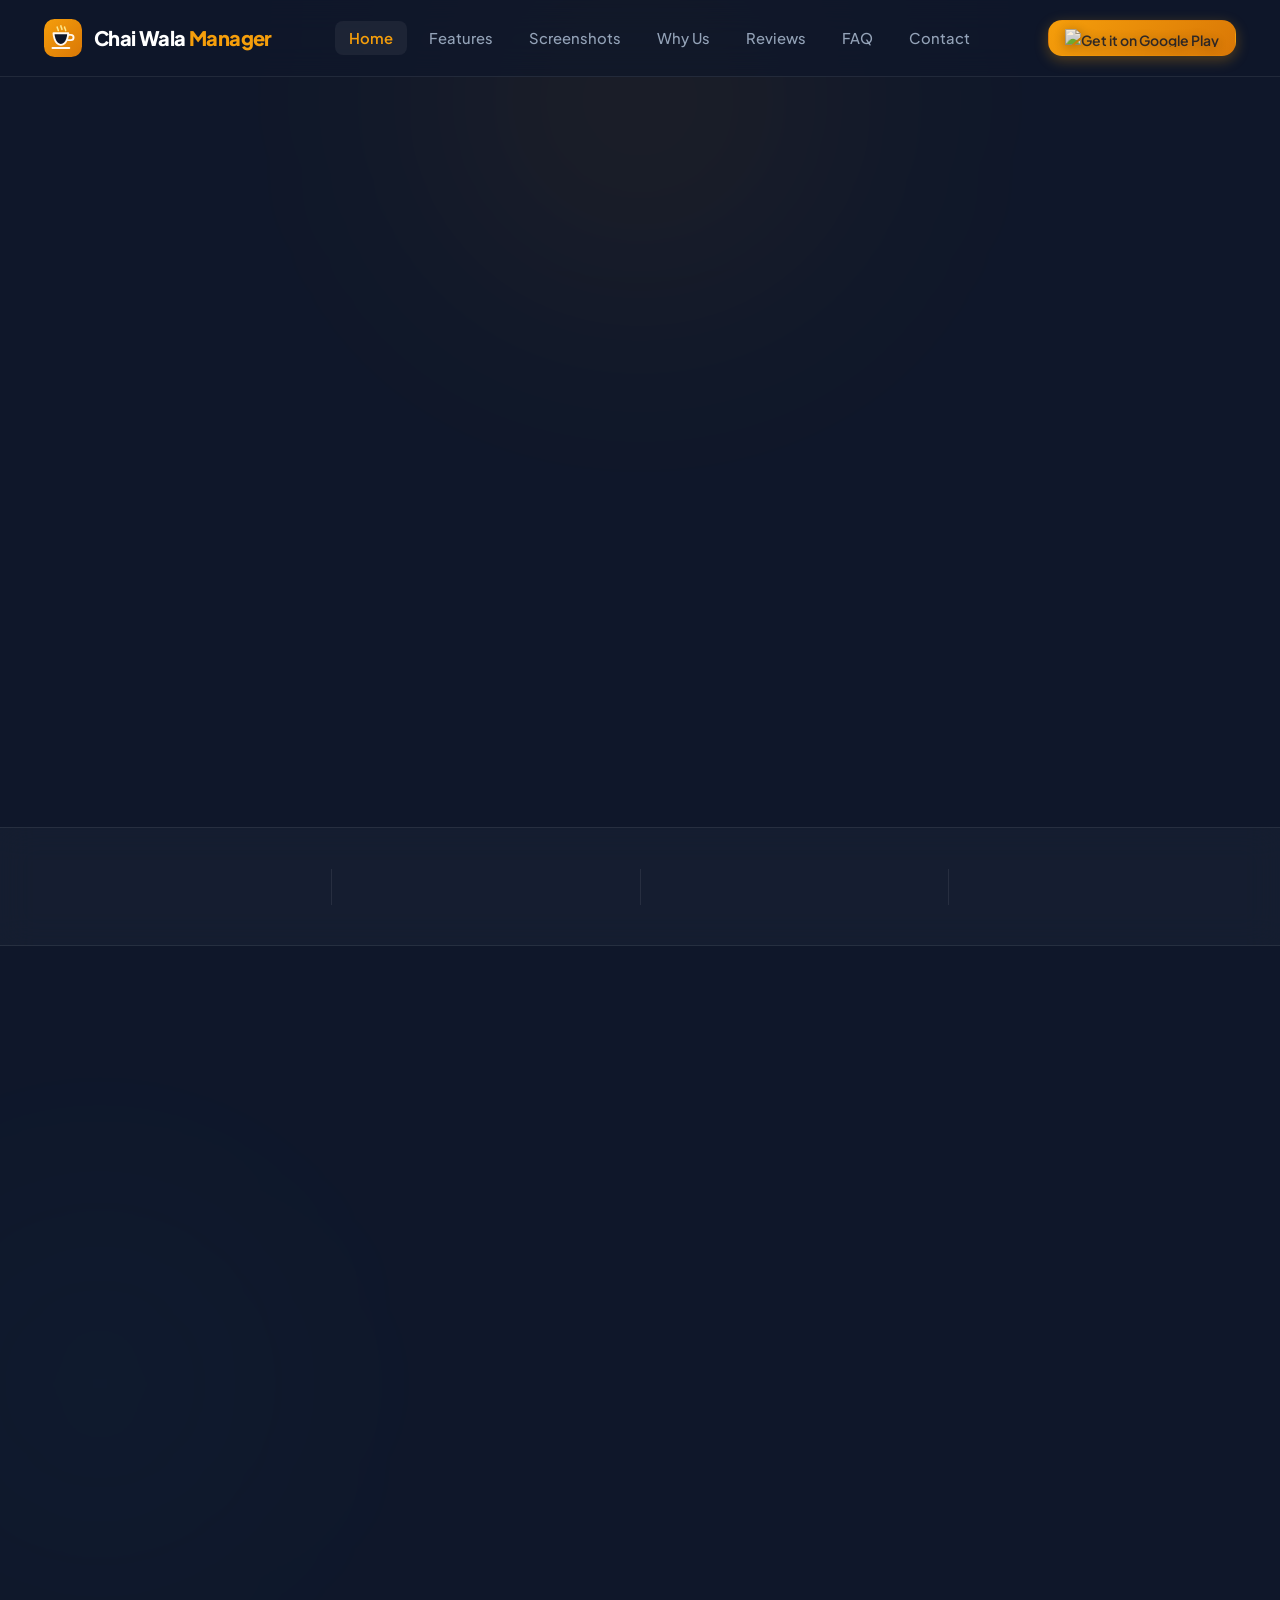
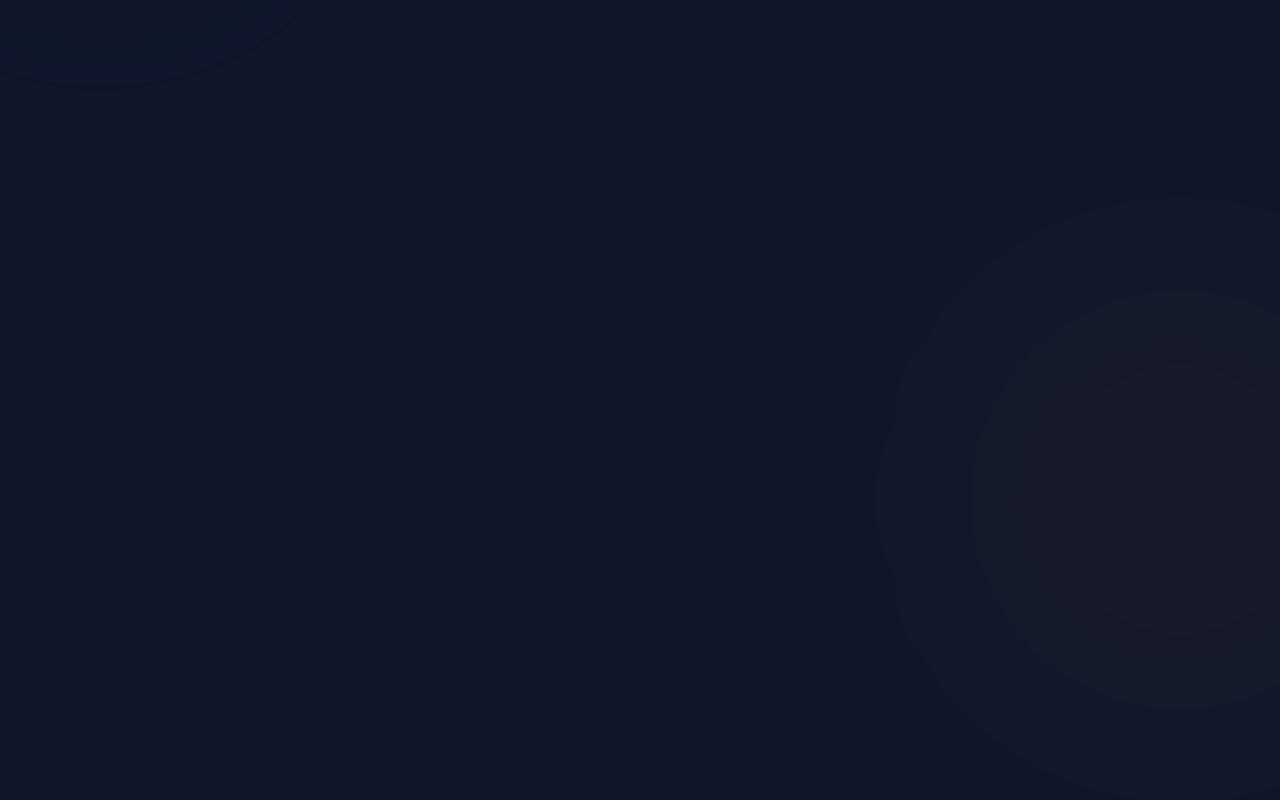
==== commit f4173b70: "Make Play Store badge smaller (even smaller sizes)" ====
--- a/index.html
+++ b/index.html
@@ -48,11 +48,11 @@
     rel="stylesheet">
   <link rel="stylesheet" href="style.css">
 
-  <!-- Small & Subtle Play Store badge styles -->
+  <!-- Small & Subtle Play Store badge styles (updated to be smaller) -->
   <style>
     /* Make Play Store badge smaller and more subtle across the site */
     .play-badge {
-      height: 28px;
+      height: 20px; /* smaller base size */
       width: auto;
       opacity: 0.85;
       filter: drop-shadow(0 2px 6px rgba(0,0,0,0.35));
@@ -62,19 +62,19 @@
 
     /* Slightly smaller inside the navbar CTA */
     .nav-cta .play-badge {
-      height: 24px;
+      height: 18px;
     }
 
     /* Keep hero CTA a bit larger but still subtle */
     .hero-cta-group .btn .play-badge,
     .btn.btn-primary.btn-lg .play-badge {
-      height: 36px;
+      height: 24px;
     }
 
     /* Mobile adjustments */
     @media (max-width: 640px) {
-      .play-badge { height: 20px; }
-      .hero-cta-group .btn .play-badge { height: 28px; }
+      .play-badge { height: 14px; }
+      .hero-cta-group .btn .play-badge { height: 18px; }
     }
   </style>
 </head>
@@ -557,36 +557,7 @@
             <ul class="feature-check-list">
               <li><svg viewBox="0 0 20 20" fill="currentColor">
                   <path fill-rule="evenodd"
-                    d="M16.707 5.293a1 1 0 010 1.414l-8 8a1 1 0 01[...]
+                    d="M16.707 5.293a1 1 0 010 1.414l-8 8a1 1 0 01[...]" clip-rule="evenodd" />
                 </svg> Individual customer balance ledger</li>
-              <li><svg viewBox="0 0 20 20" fill="currentColor">
-                  <path fill-rule="evenodd"
-                    d="M16.707 5.293a1 1 0 010 1.414l[...]
-                </svg> Payment due date alerts</li>
-            </ul>
-          </div>
-
-          <!-- Feature 3: Expense Tracking -->
-          <div class="feature-card" data-reveal="fade-up" data-delay="300">
-            <div class="feature-header">
-              <div class="feature-icon-wrapper">
-                <svg viewBox="0 0 24 24" fill="none" stroke="currentColor" stroke-width="2" class="feature-icon">
-                  <line x1="12" y1="1" x2="12" y2="23" />
-                  <path d="M17 5H9.5a3.5 3.5 0 0 0 0 7h5a3.5 3.5 0 0 1 0 7H6" />
-                </svg>
-              </div>
-              <span class="feature-badge">Cost Control</span>
-            </div>
-            <h3 class="feature-title">Smart Expense Tracking</h3>
-            <p class="feature-desc">
-              Log daily operational costs including milk delivery, gas cylinders, stall rent, snacks purchase, and staff
-              wages. Calculate exact net margins.
-            </p>
-            <ul class="feature-check-list">
-              <li><svg viewBox="0 0 20 20" fill="currentColor">
-                  <path fill-rule="evenodd"
-                    d="M16.707 5.293a1 1 0 010 1.414l-8 8a1 1 0 01-1.414 0l-4-4a1 1 0 011.414-1.414L8 12.586l7.293-7.293a1 1 0 011.414 0z"
-                    clip-rule="evenodd" />
-                </svg> Categorized tea stall expenses</li>
 [...] 
 </html>
